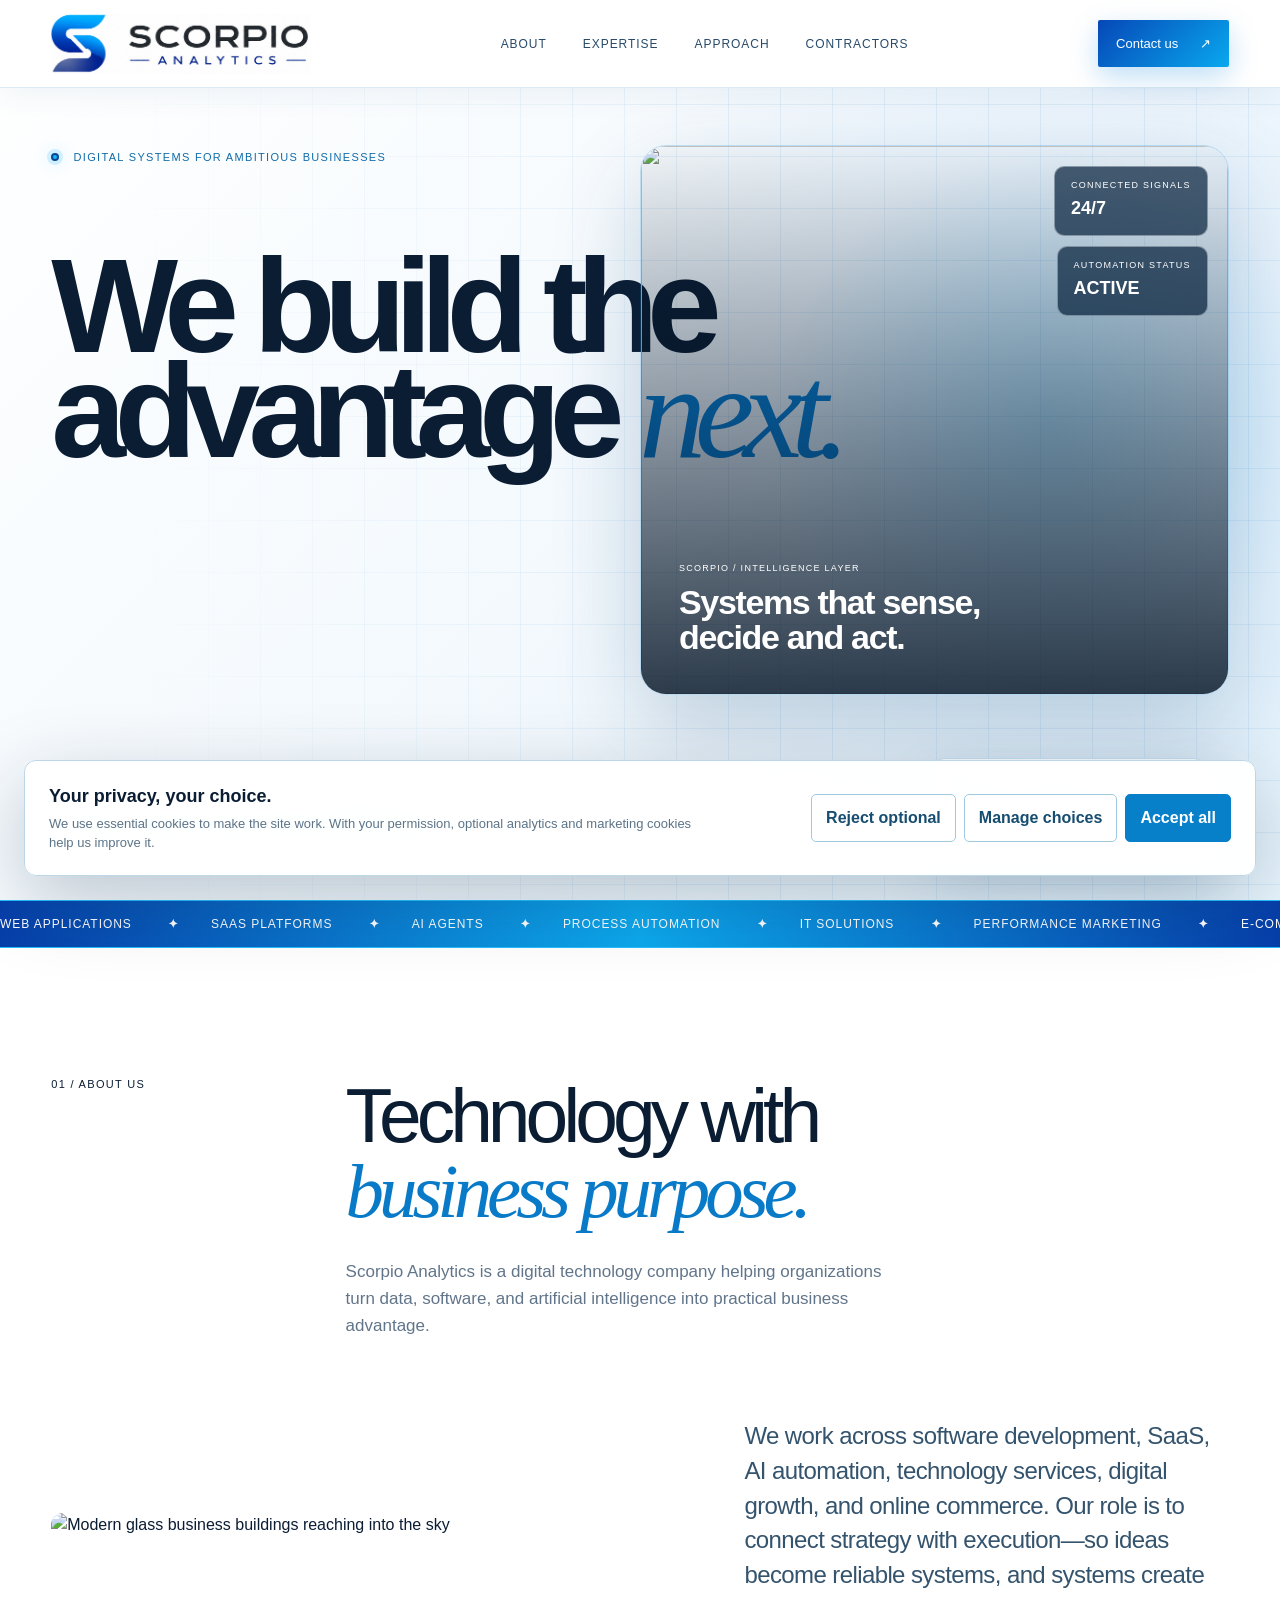
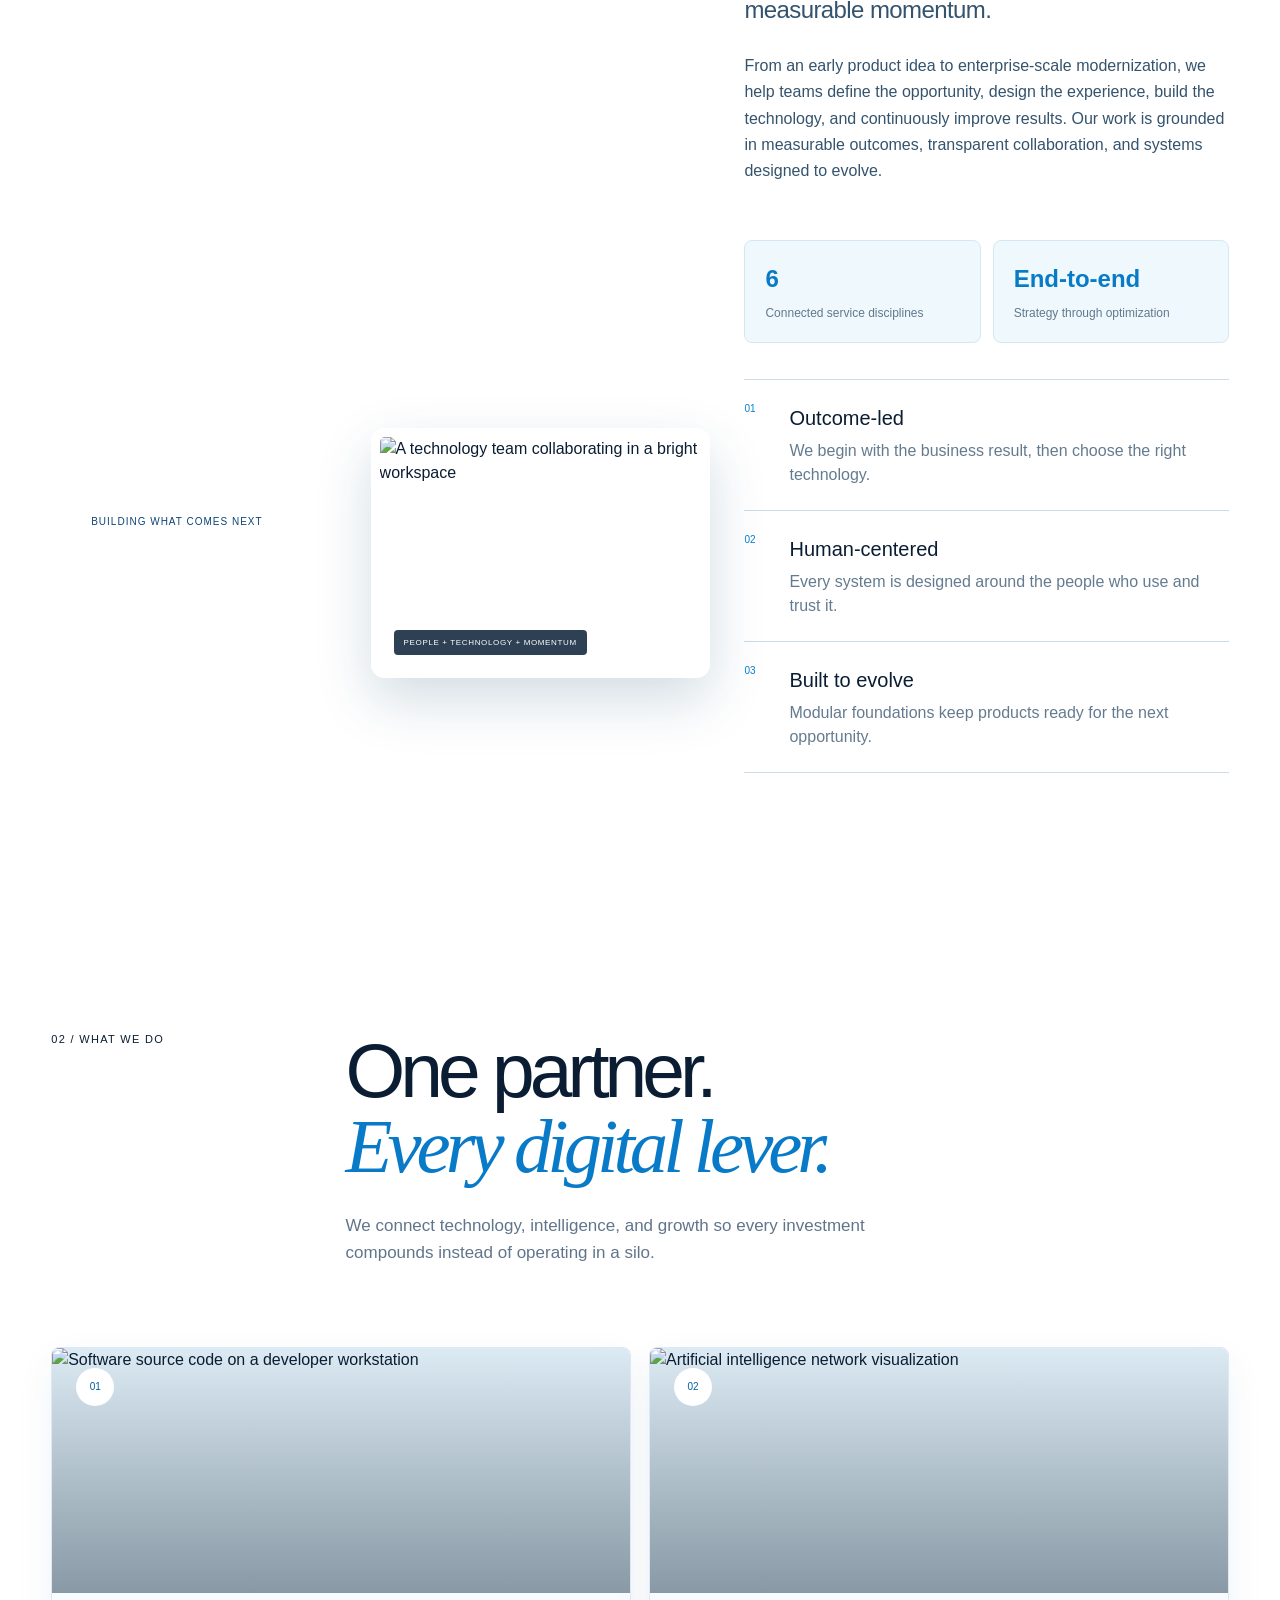
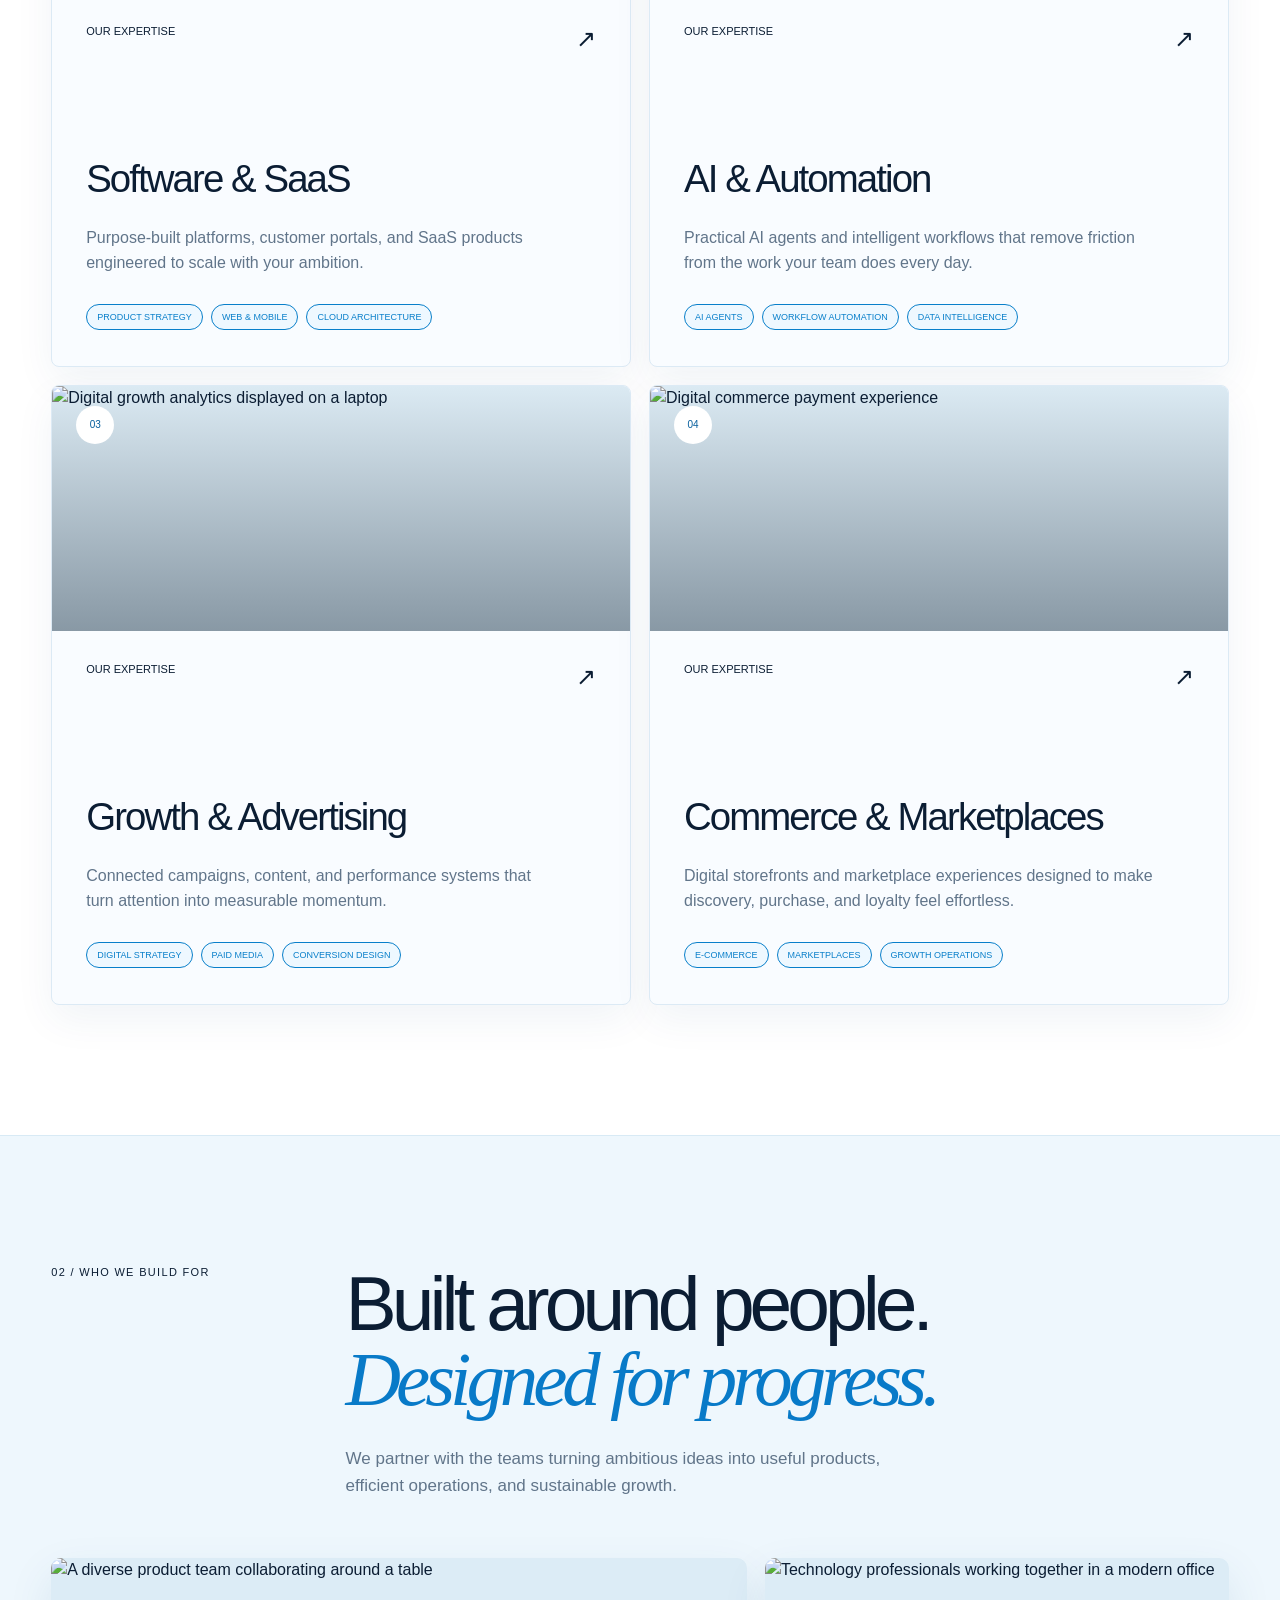
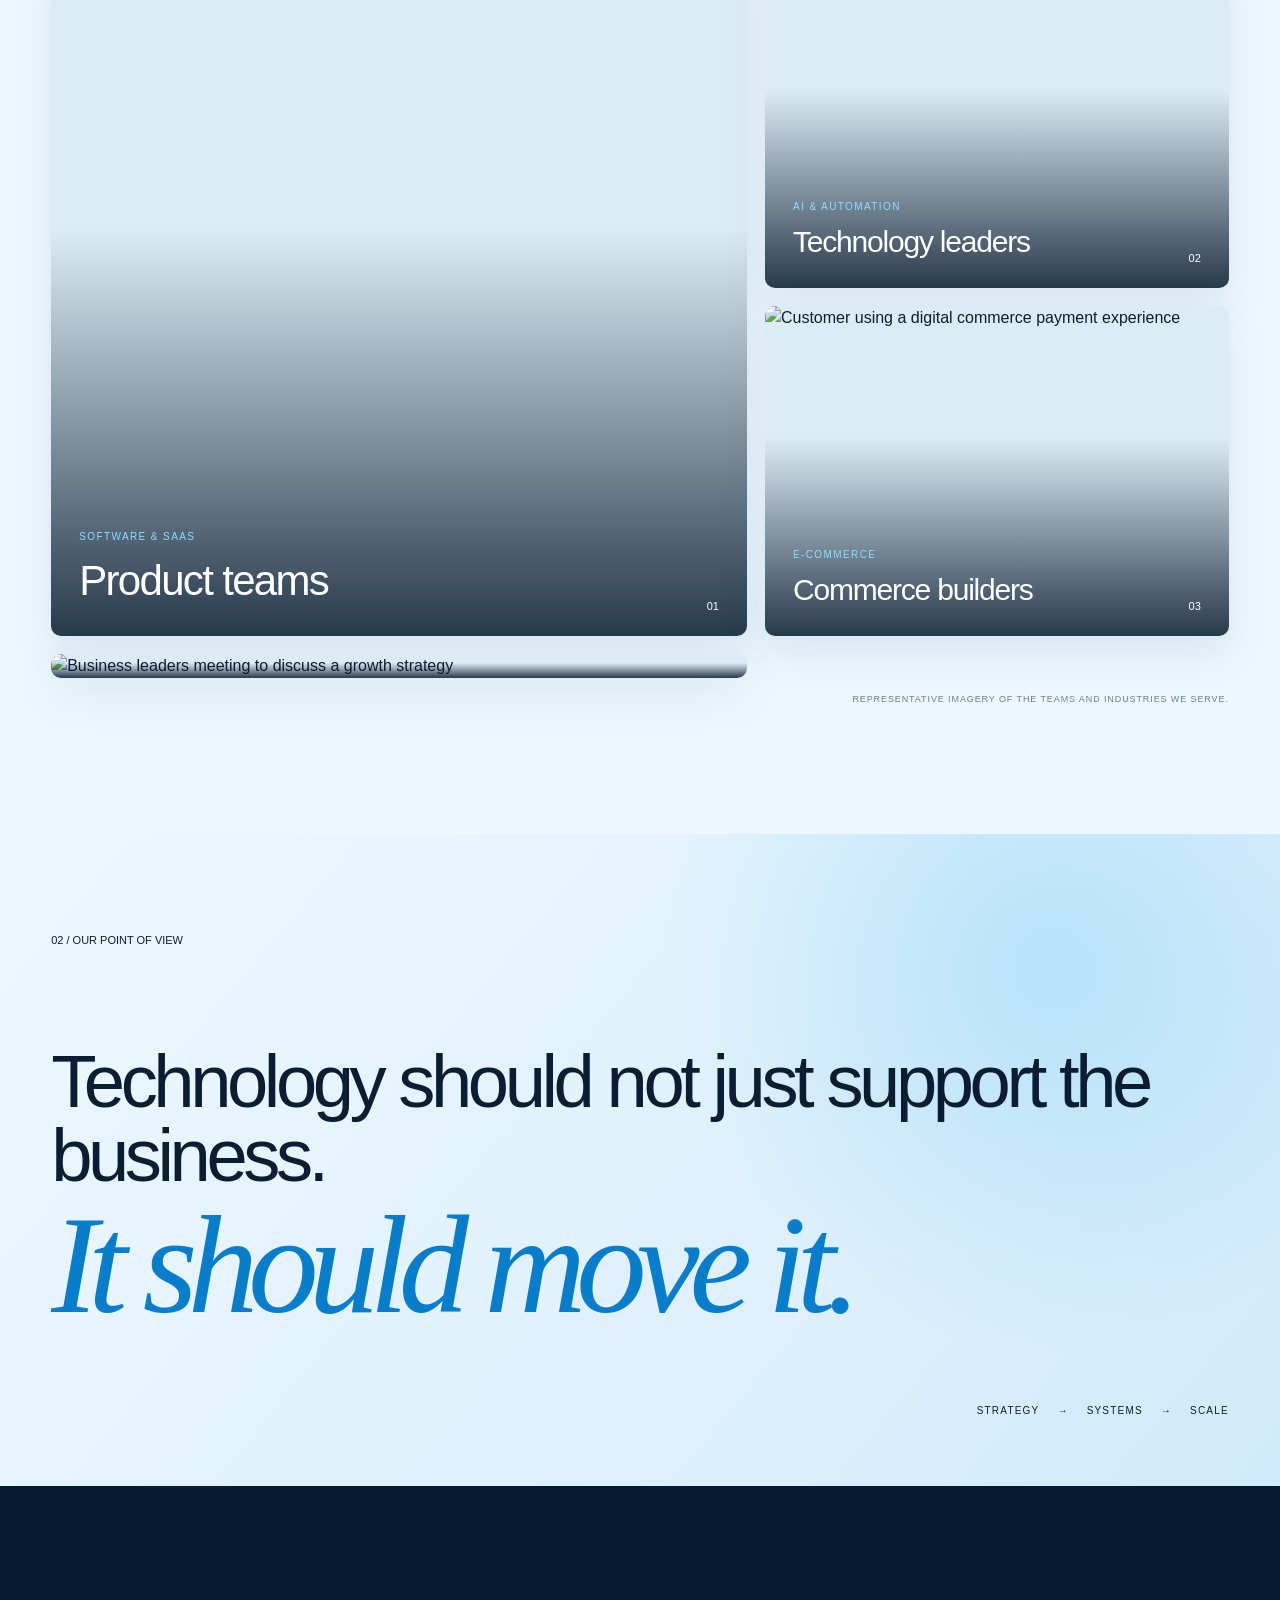
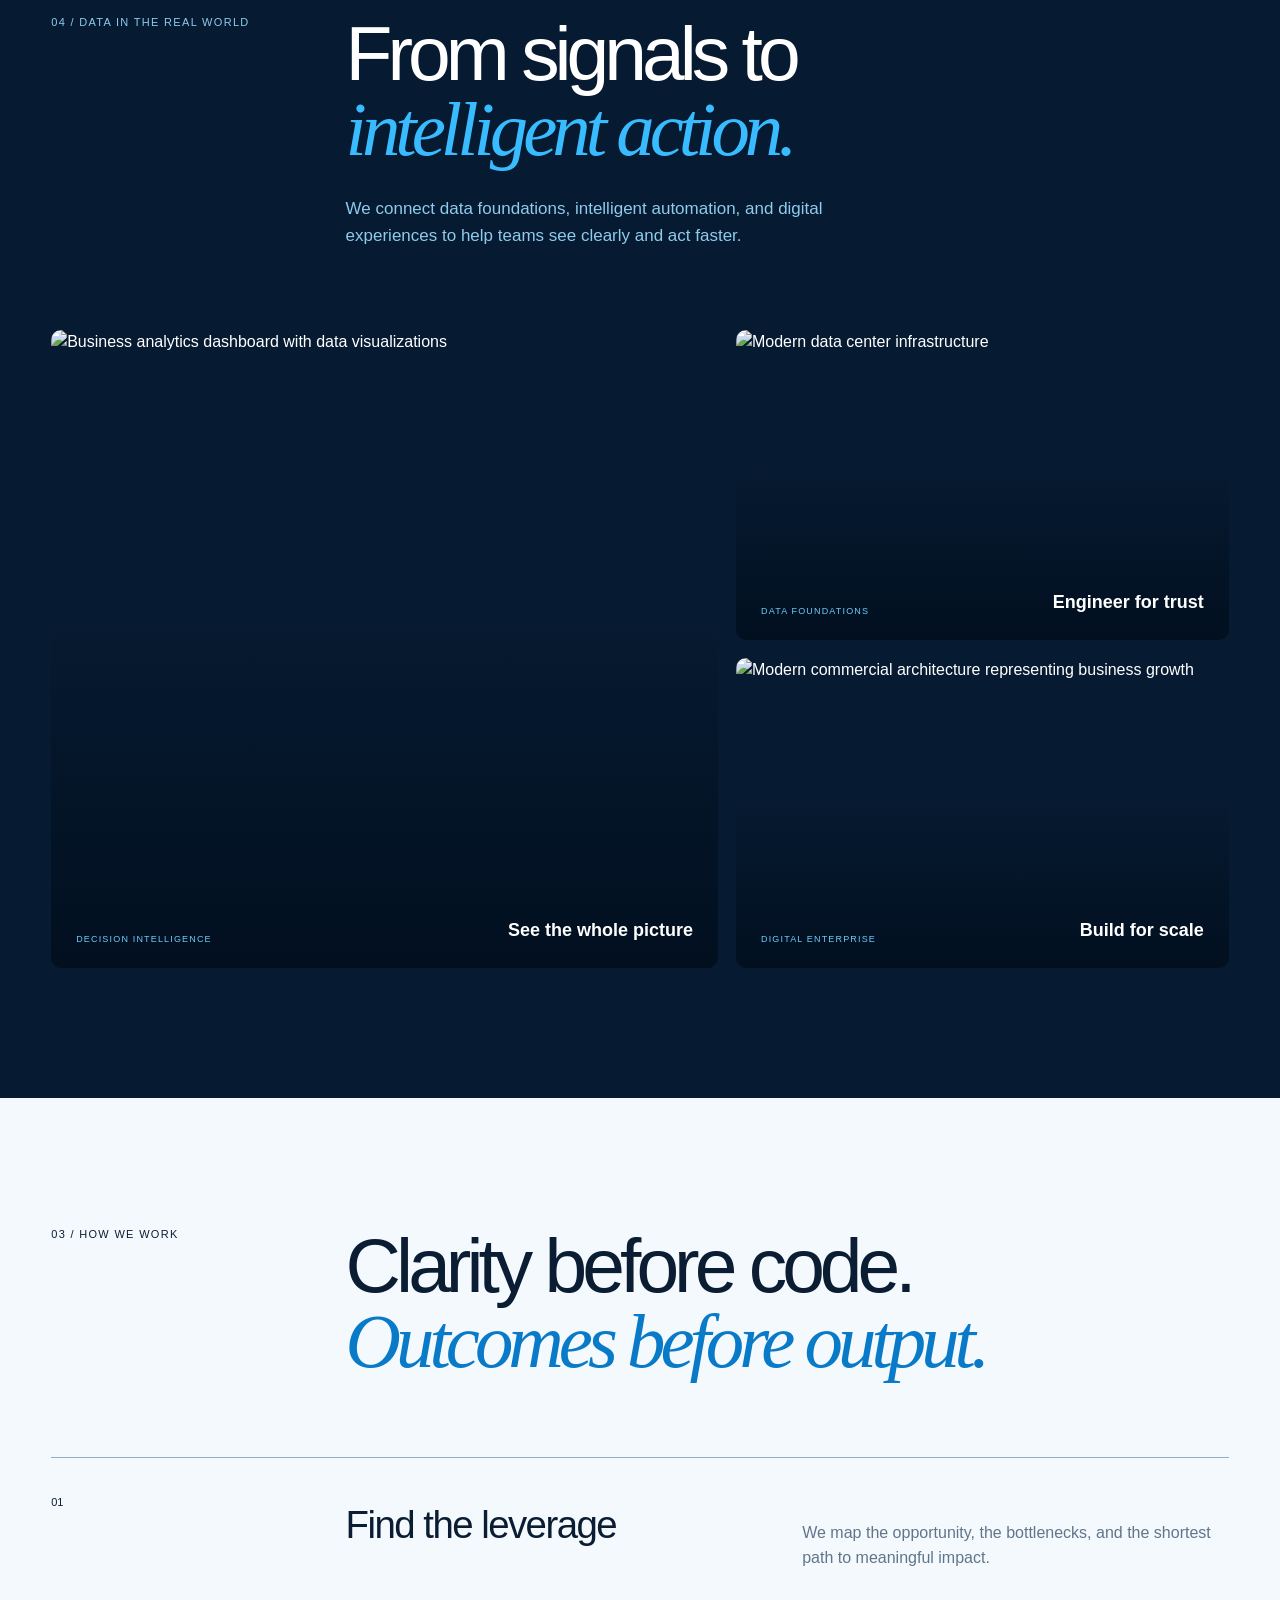
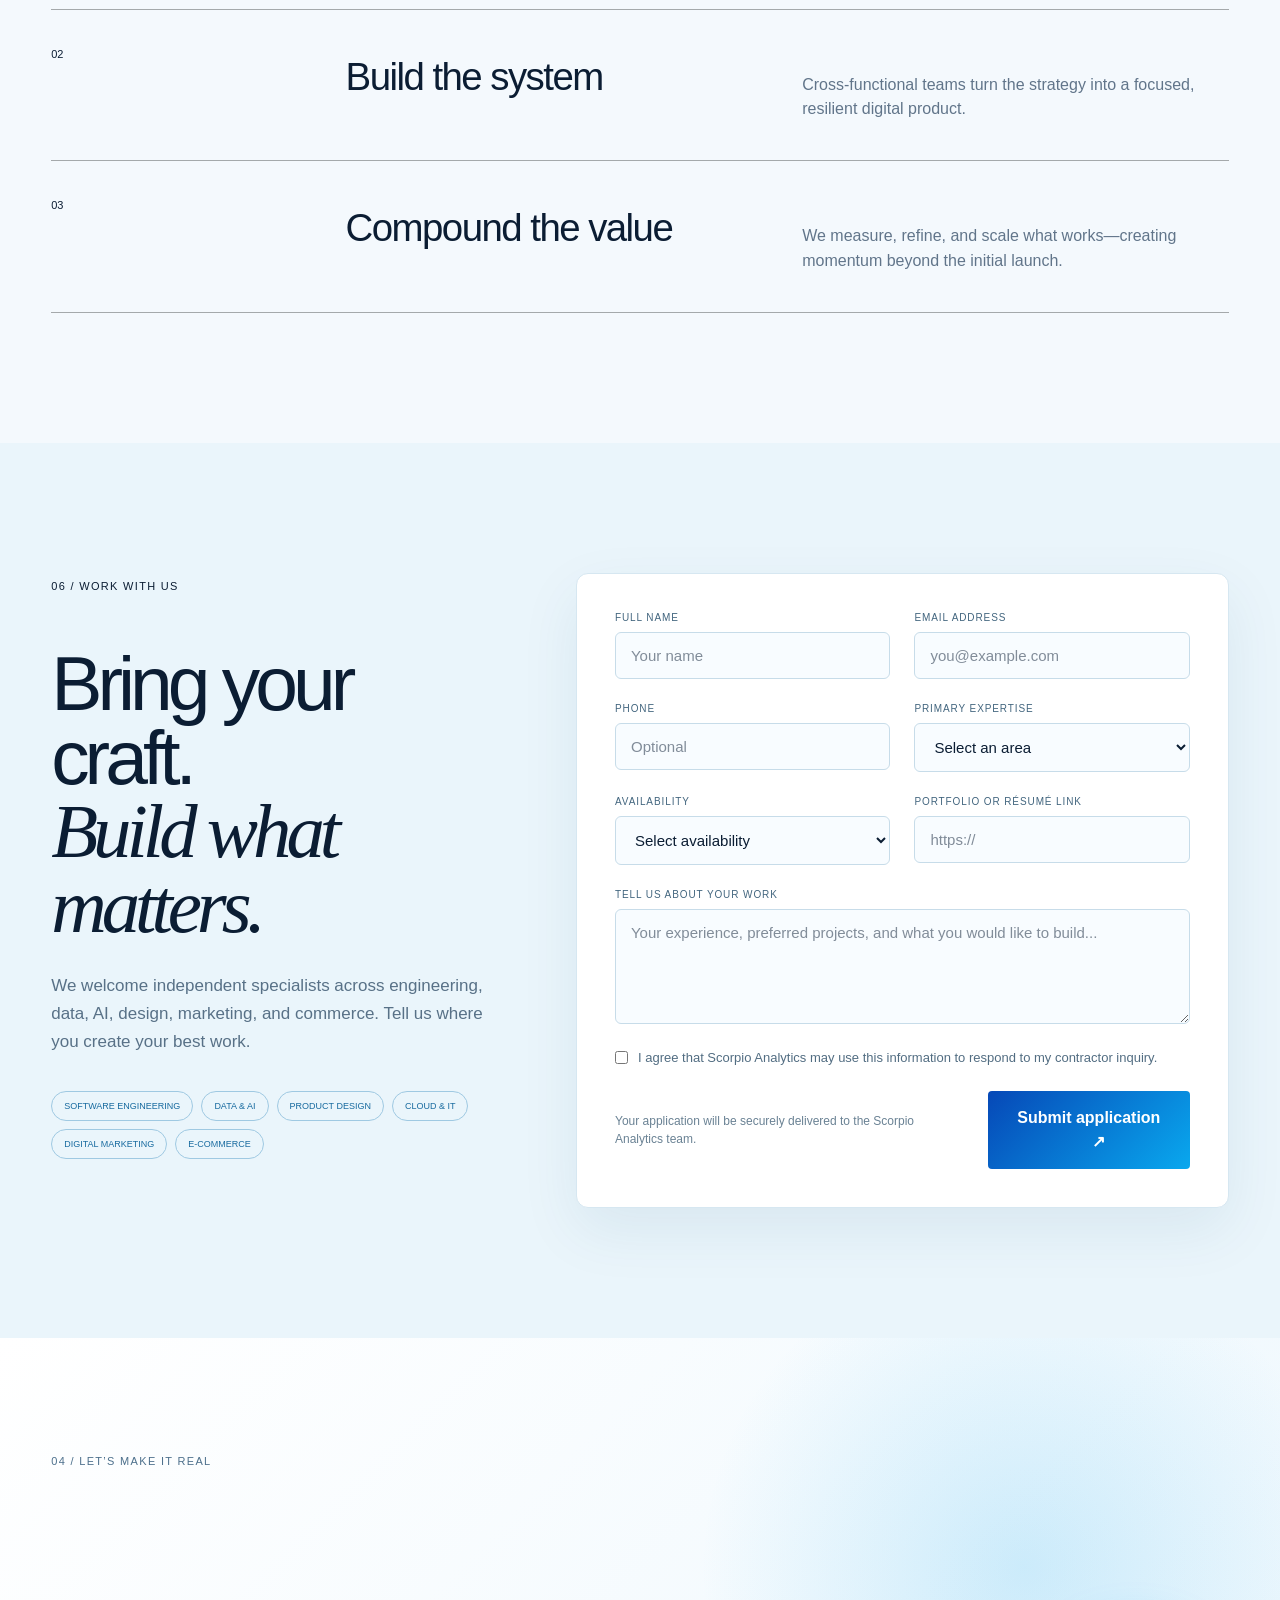
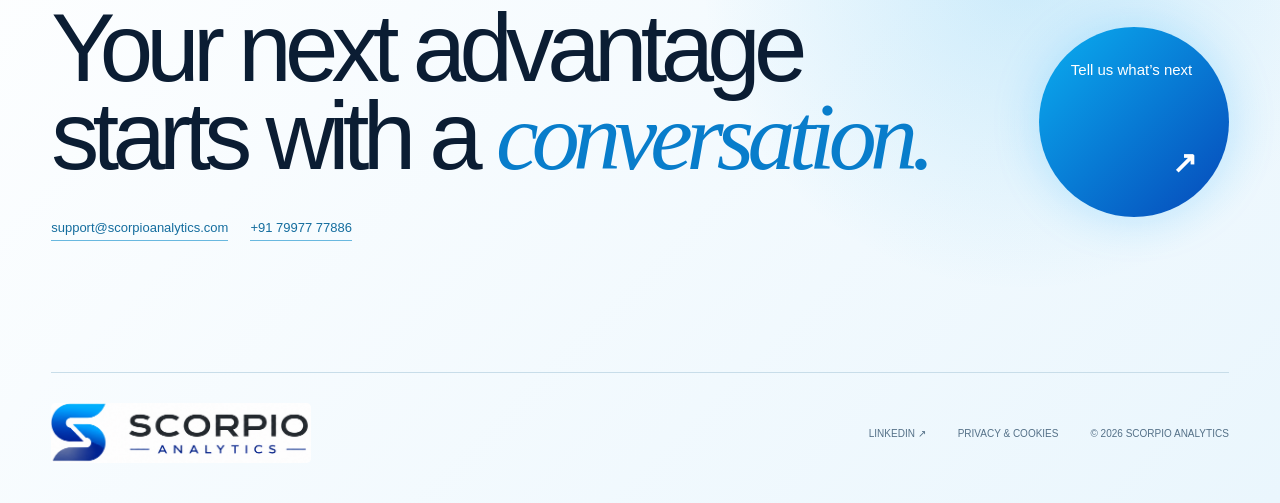
==== docs/index.html @ 3d43deba "Refresh company visuals and connect contractor form" ====
<!DOCTYPE html><html lang="en"><head><meta charSet="utf-8"/><meta name="viewport" content="width=device-width, initial-scale=1"/><link rel="preload" href="/scorpio-logo.png" as="image"/><link rel="preload" href="https://images.unsplash.com/photo-1558494949-ef010cbdcc31?auto=format&amp;fit=crop&amp;w=1400&amp;q=84" as="image"/><link rel="preload" href="https://images.unsplash.com/photo-1486406146926-c627a92ad1ab?auto=format&amp;fit=crop&amp;w=1600&amp;q=84" as="image"/><link rel="preload" href="https://images.unsplash.com/photo-1522071820081-009f0129c71c?auto=format&amp;fit=crop&amp;w=1000&amp;q=82" as="image"/><link rel="preload" href="https://images.unsplash.com/photo-1551288049-bebda4e38f71?auto=format&amp;fit=crop&amp;w=1600&amp;q=84" as="image"/><link rel="preload" href="https://images.unsplash.com/photo-1558494949-ef010cbdcc31?auto=format&amp;fit=crop&amp;w=1200&amp;q=84" as="image"/><link rel="preload" href="https://images.unsplash.com/photo-1518005020951-eccb494ad742?auto=format&amp;fit=crop&amp;w=1200&amp;q=84" as="image"/><link rel="stylesheet" href="/assets/index-Ch79C_kC.css" data-rsc-css-href="/assets/index-Ch79C_kC.css" data-precedence="vite-rsc/importer-resources"/><title>Scorpio Analytics — Build the Advantage Next</title><meta name="description" content="Software, AI automation, digital growth, and commerce solutions for ambitious businesses."/><meta property="og:title" content="Scorpio Analytics — Build the Advantage Next"/><meta property="og:description" content="Software, AI, growth, and commerce—designed as one connected engine."/><meta property="og:type" content="website"/><meta name="twitter:card" content="summary_large_image"/><meta name="twitter:title" content="Scorpio Analytics — Build the Advantage Next"/><meta name="twitter:description" content="Software, AI, growth, and commerce—designed as one connected engine."/><link rel="shortcut icon" href="/scorpio-logo.png"/><link rel="icon" href="/scorpio-logo.png"/><link rel="apple-touch-icon" href="/scorpio-logo.png"/>
<style data-vinext-fonts>/* cyrillic-ext */
@font-face {
  font-family: 'Geist';
  font-style: normal;
  font-weight: 100 900;
  font-display: swap;
  src: url(C:/Users/phani/OneDrive/Documents/Scorpio_Analytics/.vinext/fonts/geist-8ac0455e797f/geist-ff2310f5.woff2) format('woff2');
  unicode-range: U+0460-052F, U+1C80-1C8A, U+20B4, U+2DE0-2DFF, U+A640-A69F, U+FE2E-FE2F;
}
/* cyrillic */
@font-face {
  font-family: 'Geist';
  font-style: normal;
  font-weight: 100 900;
  font-display: swap;
  src: url(C:/Users/phani/OneDrive/Documents/Scorpio_Analytics/.vinext/fonts/geist-8ac0455e797f/geist-875ccdd4.woff2) format('woff2');
  unicode-range: U+0301, U+0400-045F, U+0490-0491, U+04B0-04B1, U+2116;
}
/* vietnamese */
@font-face {
  font-family: 'Geist';
  font-style: normal;
  font-weight: 100 900;
  font-display: swap;
  src: url(C:/Users/phani/OneDrive/Documents/Scorpio_Analytics/.vinext/fonts/geist-8ac0455e797f/geist-52306abf.woff2) format('woff2');
  unicode-range: U+0102-0103, U+0110-0111, U+0128-0129, U+0168-0169, U+01A0-01A1, U+01AF-01B0, U+0300-0301, U+0303-0304, U+0308-0309, U+0323, U+0329, U+1EA0-1EF9, U+20AB;
}
/* latin-ext */
@font-face {
  font-family: 'Geist';
  font-style: normal;
  font-weight: 100 900;
  font-display: swap;
  src: url(C:/Users/phani/OneDrive/Documents/Scorpio_Analytics/.vinext/fonts/geist-8ac0455e797f/geist-001175b1.woff2) format('woff2');
  unicode-range: U+0100-02BA, U+02BD-02C5, U+02C7-02CC, U+02CE-02D7, U+02DD-02FF, U+0304, U+0308, U+0329, U+1D00-1DBF, U+1E00-1E9F, U+1EF2-1EFF, U+2020, U+20A0-20AB, U+20AD-20C0, U+2113, U+2C60-2C7F, U+A720-A7FF;
}
/* latin */
@font-face {
  font-family: 'Geist';
  font-style: normal;
  font-weight: 100 900;
  font-display: swap;
  src: url(C:/Users/phani/OneDrive/Documents/Scorpio_Analytics/.vinext/fonts/geist-8ac0455e797f/geist-98bbbccb.woff2) format('woff2');
  unicode-range: U+0000-00FF, U+0131, U+0152-0153, U+02BB-02BC, U+02C6, U+02DA, U+02DC, U+0304, U+0308, U+0329, U+2000-206F, U+20AC, U+2122, U+2191, U+2193, U+2212, U+2215, U+FEFF, U+FFFD;
}

.__font_geist_15243yi { font-family: 'Geist', sans-serif; }

.__variable_geist_15243yi { --font-geist-sans: 'Geist', sans-serif; }

/* cyrillic-ext */
@font-face {
  font-family: 'Geist Mono';
  font-style: normal;
  font-weight: 100 900;
  font-display: swap;
  src: url(C:/Users/phani/OneDrive/Documents/Scorpio_Analytics/.vinext/fonts/geist-mono-00e989178794/geist-mono-f6b33328.woff2) format('woff2');
  unicode-range: U+0460-052F, U+1C80-1C8A, U+20B4, U+2DE0-2DFF, U+A640-A69F, U+FE2E-FE2F;
}
/* cyrillic */
@font-face {
  font-family: 'Geist Mono';
  font-style: normal;
  font-weight: 100 900;
  font-display: swap;
  src: url(C:/Users/phani/OneDrive/Documents/Scorpio_Analytics/.vinext/fonts/geist-mono-00e989178794/geist-mono-44e03052.woff2) format('woff2');
  unicode-range: U+0301, U+0400-045F, U+0490-0491, U+04B0-04B1, U+2116;
}
/* symbols2 */
@font-face {
  font-family: 'Geist Mono';
  font-style: normal;
  font-weight: 100 900;
  font-display: swap;
  src: url(C:/Users/phani/OneDrive/Documents/Scorpio_Analytics/.vinext/fonts/geist-mono-00e989178794/geist-mono-0638449e.woff2) format('woff2');
  unicode-range: U+2000-2001, U+2004-2008, U+200A, U+23B8-23BD, U+2500-259F;
}
/* vietnamese */
@font-face {
  font-family: 'Geist Mono';
  font-style: normal;
  font-weight: 100 900;
  font-display: swap;
  src: url(C:/Users/phani/OneDrive/Documents/Scorpio_Analytics/.vinext/fonts/geist-mono-00e989178794/geist-mono-971fb274.woff2) format('woff2');
  unicode-range: U+0102-0103, U+0110-0111, U+0128-0129, U+0168-0169, U+01A0-01A1, U+01AF-01B0, U+0300-0301, U+0303-0304, U+0308-0309, U+0323, U+0329, U+1EA0-1EF9, U+20AB;
}
/* latin-ext */
@font-face {
  font-family: 'Geist Mono';
  font-style: normal;
  font-weight: 100 900;
  font-display: swap;
  src: url(C:/Users/phani/OneDrive/Documents/Scorpio_Analytics/.vinext/fonts/geist-mono-00e989178794/geist-mono-44745446.woff2) format('woff2');
  unicode-range: U+0100-02BA, U+02BD-02C5, U+02C7-02CC, U+02CE-02D7, U+02DD-02FF, U+0304, U+0308, U+0329, U+1D00-1DBF, U+1E00-1E9F, U+1EF2-1EFF, U+2020, U+20A0-20AB, U+20AD-20C0, U+2113, U+2C60-2C7F, U+A720-A7FF;
}
/* latin */
@font-face {
  font-family: 'Geist Mono';
  font-style: normal;
  font-weight: 100 900;
  font-display: swap;
  src: url(C:/Users/phani/OneDrive/Documents/Scorpio_Analytics/.vinext/fonts/geist-mono-00e989178794/geist-mono-013b2f2f.woff2) format('woff2');
  unicode-range: U+0000-00FF, U+0131, U+0152-0153, U+02BB-02BC, U+02C6, U+02DA, U+02DC, U+0304, U+0308, U+0329, U+2000-206F, U+20AC, U+2122, U+2191, U+2193, U+2212, U+2215, U+FEFF, U+FFFD;
}

.__font_geist_mono_0u8v0x9 { font-family: 'Geist Mono', sans-serif; }

.__variable_geist_mono_0u8v0x9 { --font-geist-mono: 'Geist Mono', sans-serif; }
</style>
</head><body class="__variable_geist_15243yi __variable_geist_mono_0u8v0x9"><main><nav class="nav"><a class="brand" href="#top" aria-label="Scorpio Analytics home"><span class="logo-crop"><img src="/scorpio-logo.png" alt="Scorpio Analytics"/></span></a><div class="nav-links" aria-label="Primary navigation"><a href="#about">About</a><a href="#services">Expertise</a><a href="#approach">Approach</a><a href="#contractors">Contractors</a></div><a class="nav-cta" href="#contact">Contact us <span>↗</span></a></nav><section class="hero" id="top"><div class="hero-kicker"><span class="pulse"></span> Digital systems for ambitious businesses</div><h1>We build the<br/>advantage <em>next.</em></h1><div class="hero-bottom"><p>Software, AI, growth, and commerce—designed as one connected engine for what your business becomes next.</p><a class="circle-link" href="#services" aria-label="Explore our expertise">↓</a></div><div class="agent-console" aria-label="Live agentic capabilities"><span class="agent-status"><i></i> AGENTIC SYSTEM ONLINE</span><strong data-agent-text="true">Observe → Reason → Act</strong><small>Human-led. AI-accelerated.</small></div><div class="hero-visual" aria-hidden="true"><img src="https://images.unsplash.com/photo-1558494949-ef010cbdcc31?auto=format&amp;fit=crop&amp;w=1400&amp;q=84" alt=""/><div class="visual-shade"></div><div class="visual-label"><span>SCORPIO / INTELLIGENCE LAYER</span><strong>Systems that sense,<br/>decide and act.</strong></div><div class="metric metric-one"><small>CONNECTED SIGNALS</small><b>24/7</b></div><div class="metric metric-two"><small>AUTOMATION STATUS</small><b>ACTIVE</b></div></div></section><section class="signal-strip" aria-label="Capabilities"><div class="signal-track"><span>Web applications<!-- --> <b>✦</b></span><span>SaaS platforms<!-- --> <b>✦</b></span><span>AI agents<!-- --> <b>✦</b></span><span>Process automation<!-- --> <b>✦</b></span><span>IT solutions<!-- --> <b>✦</b></span><span>Performance marketing<!-- --> <b>✦</b></span><span>E-commerce<!-- --> <b>✦</b></span><span>Analytics<!-- --> <b>✦</b></span><span>Web applications<!-- --> <b>✦</b></span><span>SaaS platforms<!-- --> <b>✦</b></span><span>AI agents<!-- --> <b>✦</b></span><span>Process automation<!-- --> <b>✦</b></span><span>IT solutions<!-- --> <b>✦</b></span><span>Performance marketing<!-- --> <b>✦</b></span><span>E-commerce<!-- --> <b>✦</b></span><span>Analytics<!-- --> <b>✦</b></span></div></section><section class="about section" id="about"><div class="section-intro"><span class="eyebrow">01 / About us</span><div><h2>Technology with<br/><i>business purpose.</i></h2><p>Scorpio Analytics is a digital technology company helping organizations turn data, software, and artificial intelligence into practical business advantage.</p></div></div><div class="about-layout"><div class="about-visuals"><div class="about-image reveal"><img src="https://images.unsplash.com/photo-1486406146926-c627a92ad1ab?auto=format&amp;fit=crop&amp;w=1600&amp;q=84" alt="Modern glass business buildings reaching into the sky"/><div class="image-chip">Building what comes next</div></div><div class="about-secondary reveal"><img src="https://images.unsplash.com/photo-1522071820081-009f0129c71c?auto=format&amp;fit=crop&amp;w=1000&amp;q=82" alt="A technology team collaborating in a bright workspace"/><span>People + technology + momentum</span></div></div><div class="about-copy"><p>We work across software development, SaaS, AI automation, technology services, digital growth, and online commerce. Our role is to connect strategy with execution—so ideas become reliable systems, and systems create measurable momentum.</p><p class="about-detail">From an early product idea to enterprise-scale modernization, we help teams define the opportunity, design the experience, build the technology, and continuously improve results. Our work is grounded in measurable outcomes, transparent collaboration, and systems designed to evolve.</p><div class="about-stats"><div><b>6</b><span>Connected service disciplines</span></div><div><b>End-to-end</b><span>Strategy through optimization</span></div></div><div class="about-principles"><article><b>01</b><h3>Outcome-led</h3><p>We begin with the business result, then choose the right technology.</p></article><article><b>02</b><h3>Human-centered</h3><p>Every system is designed around the people who use and trust it.</p></article><article><b>03</b><h3>Built to evolve</h3><p>Modular foundations keep products ready for the next opportunity.</p></article></div></div></div></section>    <section class="services section" id="services"><div class="section-intro"><span class="eyebrow">02 / What we do</span><div><h2>One partner.<br/><i>Every digital lever.</i></h2><p>We connect technology, intelligence, and growth so every investment compounds instead of operating in a silo.</p></div></div><div class="service-grid"><a class="service-card" href="#contact" aria-label="Discuss Software &amp; SaaS with Scorpio Analytics"><div class="service-image"><img src="https://images.unsplash.com/photo-1555066931-4365d14bab8c?auto=format&amp;fit=crop&amp;w=1000&amp;q=82" alt="Software source code on a developer workstation" loading="lazy"/><span>01</span></div><div class="service-body"><div class="card-top"><span>OUR EXPERTISE</span><span class="card-arrow">↗</span></div><h3>Software &amp; SaaS</h3><p>Purpose-built platforms, customer portals, and SaaS products engineered to scale with your ambition.</p><div class="tags"><span>Product strategy</span><span>Web &amp; mobile</span><span>Cloud architecture</span></div></div></a><a class="service-card" href="#contact" aria-label="Discuss AI &amp; Automation with Scorpio Analytics"><div class="service-image"><img src="https://images.unsplash.com/photo-1677442136019-21780ecad995?auto=format&amp;fit=crop&amp;w=1000&amp;q=82" alt="Artificial intelligence network visualization" loading="lazy"/><span>02</span></div><div class="service-body"><div class="card-top"><span>OUR EXPERTISE</span><span class="card-arrow">↗</span></div><h3>AI &amp; Automation</h3><p>Practical AI agents and intelligent workflows that remove friction from the work your team does every day.</p><div class="tags"><span>AI agents</span><span>Workflow automation</span><span>Data intelligence</span></div></div></a><a class="service-card" href="#contact" aria-label="Discuss Growth &amp; Advertising with Scorpio Analytics"><div class="service-image"><img src="https://images.unsplash.com/photo-1460925895917-afdab827c52f?auto=format&amp;fit=crop&amp;w=1000&amp;q=82" alt="Digital growth analytics displayed on a laptop" loading="lazy"/><span>03</span></div><div class="service-body"><div class="card-top"><span>OUR EXPERTISE</span><span class="card-arrow">↗</span></div><h3>Growth &amp; Advertising</h3><p>Connected campaigns, content, and performance systems that turn attention into measurable momentum.</p><div class="tags"><span>Digital strategy</span><span>Paid media</span><span>Conversion design</span></div></div></a><a class="service-card" href="#contact" aria-label="Discuss Commerce &amp; Marketplaces with Scorpio Analytics"><div class="service-image"><img src="https://images.unsplash.com/photo-1556742049-0cfed4f6a45d?auto=format&amp;fit=crop&amp;w=1000&amp;q=82" alt="Digital commerce payment experience" loading="lazy"/><span>04</span></div><div class="service-body"><div class="card-top"><span>OUR EXPERTISE</span><span class="card-arrow">↗</span></div><h3>Commerce &amp; Marketplaces</h3><p>Digital storefronts and marketplace experiences designed to make discovery, purchase, and loyalty feel effortless.</p><div class="tags"><span>E-commerce</span><span>Marketplaces</span><span>Growth operations</span></div></div></a></div></section><section class="client-gallery section" id="clients"><div class="section-intro gallery-intro"><span class="eyebrow">02 / Who we build for</span><div><h2>Built around people.<br/><i>Designed for progress.</i></h2><p>We partner with the teams turning ambitious ideas into useful products, efficient operations, and sustainable growth.</p></div></div><div class="client-grid"><a class="client-image card-1" href="#contact" aria-label="Discuss solutions for Product teams"><img src="https://images.unsplash.com/photo-1521737711867-e3b97375f902?auto=format&amp;fit=crop&amp;w=1200&amp;q=82" alt="A diverse product team collaborating around a table" loading="lazy"/><div class="client-caption"><span>Software &amp; SaaS</span><h3>Product teams</h3><b>0<!-- -->1</b></div></a><a class="client-image card-2" href="#contact" aria-label="Discuss solutions for Technology leaders"><img src="https://images.unsplash.com/photo-1551434678-e076c223a692?auto=format&amp;fit=crop&amp;w=1200&amp;q=82" alt="Technology professionals working together in a modern office" loading="lazy"/><div class="client-caption"><span>AI &amp; Automation</span><h3>Technology leaders</h3><b>0<!-- -->2</b></div></a><a class="client-image card-3" href="#contact" aria-label="Discuss solutions for Commerce builders"><img src="https://images.unsplash.com/photo-1556742049-0cfed4f6a45d?auto=format&amp;fit=crop&amp;w=1200&amp;q=82" alt="Customer using a digital commerce payment experience" loading="lazy"/><div class="client-caption"><span>E-commerce</span><h3>Commerce builders</h3><b>0<!-- -->3</b></div></a><a class="client-image card-4" href="#contact" aria-label="Discuss solutions for Growth partners"><img src="https://images.unsplash.com/photo-1556761175-b413da4baf72?auto=format&amp;fit=crop&amp;w=1200&amp;q=82" alt="Business leaders meeting to discuss a growth strategy" loading="lazy"/><div class="client-caption"><span>Digital growth</span><h3>Growth partners</h3><b>0<!-- -->4</b></div></a></div><p class="image-note">Representative imagery of the teams and industries we serve.</p></section><section class="manifesto"><div class="manifesto-number">02 / OUR POINT OF VIEW</div><p>Technology should not just support the business.</p><h2>It should move it.</h2><div class="manifesto-note"><span>STRATEGY</span><i>→</i><span>SYSTEMS</span><i>→</i><span>SCALE</span></div></section><section class="data-world section"><div class="section-intro"><span class="eyebrow">04 / Data in the real world</span><div><h2>From signals to<br/><i>intelligent action.</i></h2><p>We connect data foundations, intelligent automation, and digital experiences to help teams see clearly and act faster.</p></div></div><div class="data-mosaic"><figure class="data-shot data-wide reveal"><img src="https://images.unsplash.com/photo-1551288049-bebda4e38f71?auto=format&amp;fit=crop&amp;w=1600&amp;q=84" alt="Business analytics dashboard with data visualizations"/><figcaption><span>Decision intelligence</span><b>See the whole picture</b></figcaption></figure><figure class="data-shot reveal"><img src="https://images.unsplash.com/photo-1558494949-ef010cbdcc31?auto=format&amp;fit=crop&amp;w=1200&amp;q=84" alt="Modern data center infrastructure"/><figcaption><span>Data foundations</span><b>Engineer for trust</b></figcaption></figure><figure class="data-shot reveal"><img src="https://images.unsplash.com/photo-1518005020951-eccb494ad742?auto=format&amp;fit=crop&amp;w=1200&amp;q=84" alt="Modern commercial architecture representing business growth"/><figcaption><span>Digital enterprise</span><b>Build for scale</b></figcaption></figure></div></section>    <section class="approach section" id="approach"><div class="section-intro approach-intro"><span class="eyebrow">03 / How we work</span><div><h2>Clarity before code.<br/><i>Outcomes before output.</i></h2></div></div><div class="steps"><article><span>01</span><div><h3>Find the leverage</h3><p>We map the opportunity, the bottlenecks, and the shortest path to meaningful impact.</p></div></article><article><span>02</span><div><h3>Build the system</h3><p>Cross-functional teams turn the strategy into a focused, resilient digital product.</p></div></article><article><span>03</span><div><h3>Compound the value</h3><p>We measure, refine, and scale what works—creating momentum beyond the initial launch.</p></div></article></div></section><section class="contractors section" id="contractors"><div class="contractor-intro"><span class="eyebrow">06 / Work with us</span><h2>Bring your craft.<br/><i>Build what matters.</i></h2><p>We welcome independent specialists across engineering, data, AI, design, marketing, and commerce. Tell us where you create your best work.</p><div class="talent-tags"><span>Software engineering</span><span>Data &amp; AI</span><span>Product design</span><span>Cloud &amp; IT</span><span>Digital marketing</span><span>E-commerce</span></div></div><form class="contractor-form" id="contractor-form" action="https://formsubmit.co/support@scorpioanalytics.com" method="POST"><input type="hidden" name="_subject" value="New contractor application - Scorpio Analytics"/><input type="hidden" name="_template" value="table"/><input type="hidden" name="_next" value="https://scorpioanalytics.com/?submitted=contractor#contractors"/><input type="text" class="honey-field" tabindex="-1" autoComplete="off" name="_honey"/><div class="field"><label for="contractor-name">Full name</label><input id="contractor-name" type="text" autoComplete="name" required="" placeholder="Your name" name="name"/></div><div class="field"><label for="contractor-email">Email address</label><input id="contractor-email" type="email" autoComplete="email" required="" placeholder="you@example.com" name="email"/></div><div class="field"><label for="contractor-phone">Phone</label><input id="contractor-phone" type="tel" autoComplete="tel" placeholder="Optional" name="phone"/></div><div class="field"><label for="contractor-skill">Primary expertise</label><select id="contractor-skill" name="expertise" required=""><option value="" disabled="" selected="">Select an area</option><option>Software engineering</option><option>Data &amp; AI</option><option>Product design</option><option>Cloud &amp; IT</option><option>Digital marketing</option><option>E-commerce</option><option>Other</option></select></div><div class="field"><label for="contractor-availability">Availability</label><select id="contractor-availability" name="availability" required=""><option value="" disabled="" selected="">Select availability</option><option>Immediately</option><option>Within 2 weeks</option><option>Within 1 month</option><option>Future opportunities</option></select></div><div class="field"><label for="contractor-portfolio">Portfolio or résumé link</label><input id="contractor-portfolio" type="url" placeholder="https://" name="portfolio"/></div><div class="field field-wide"><label for="contractor-message">Tell us about your work</label><textarea id="contractor-message" name="message" rows="5" required="" placeholder="Your experience, preferred projects, and what you would like to build..."></textarea></div><label class="consent field-wide"><input type="checkbox" required="" name="consent"/><span>I agree that Scorpio Analytics may use this information to respond to my contractor inquiry.</span></label><div class="form-footer field-wide"><p>Your application will be securely delivered to the Scorpio Analytics team.</p><button type="submit">Submit application <span>↗</span></button></div></form></section>    <section class="contact" id="contact"><span class="eyebrow light">04 / Let’s make it real</span><div class="contact-content"><div><h2>Your next advantage<br/>starts with a <i>conversation.</i></h2><div class="contact-details"><a href="mailto:support@scorpioanalytics.com">support@scorpioanalytics.com</a><a href="tel:+917997777886">+91 79977 77886</a></div></div><a class="contact-button" href="mailto:support@scorpioanalytics.com"><span>Tell us what’s next</span><b>↗</b></a></div><footer><a class="brand footer-brand" href="#top"><span class="logo-crop footer-logo"><img src="/scorpio-logo.png" alt="Scorpio Analytics"/></span></a><div class="footer-meta"><a href="https://www.linkedin.com/company/142884752/" target="_blank" rel="noreferrer">LinkedIn ↗</a><button type="button" class="privacy-link" data-open-privacy="true">Privacy &amp; cookies</button><span>© <!-- -->2026<!-- --> Scorpio Analytics</span></div></footer></section><div class="cookie-banner" id="cookie-banner" role="dialog" aria-label="Cookie preferences" hidden=""><div><strong>Your privacy, your choice.</strong><p>We use essential cookies to make the site work. With your permission, optional analytics and marketing cookies help us improve it.</p></div><div class="cookie-actions"><button type="button" data-cookie="reject">Reject optional</button><button type="button" data-cookie="manage">Manage choices</button><button type="button" class="primary" data-cookie="accept">Accept all</button></div></div><div class="privacy-modal" id="cookie-settings" role="dialog" aria-modal="true" aria-labelledby="cookie-title" hidden=""><div class="modal-card"><button class="modal-close" type="button" data-modal-close="true" aria-label="Close">×</button><span class="eyebrow">Privacy controls</span><h2 id="cookie-title">Cookie preferences</h2><p>Choose which optional cookies Scorpio Analytics may use on this device.</p><label class="preference-row"><span><b>Essential</b><small>Required for security and saved preferences.</small></span><input type="checkbox" disabled="" checked=""/></label><label class="preference-row"><span><b>Analytics</b><small>Helps us understand how the website is used.</small></span><input id="cookie-analytics" type="checkbox"/></label><label class="preference-row"><span><b>Marketing</b><small>Supports relevant campaign measurement.</small></span><input id="cookie-marketing" type="checkbox"/></label><button class="save-preferences" type="button" data-cookie="save">Save preferences</button></div></div><div class="privacy-modal" id="privacy-notice" role="dialog" aria-modal="true" aria-labelledby="privacy-title" hidden=""><div class="modal-card privacy-copy"><button class="modal-close" type="button" data-modal-close="true" aria-label="Close">×</button><span class="eyebrow">Privacy notice</span><h2 id="privacy-title">How we handle information</h2><p>Scorpio Analytics collects only the information you choose to provide through contact and contractor inquiries. It is used to respond to your request, evaluate potential working relationships, and operate this website.</p><p>We do not sell personal information. Contractor form details are prepared in your email application and are not stored by this website. Optional cookie choices are stored locally on your device.</p><p>This notice is a general placeholder and should be reviewed when the company email, analytics tools, and formal privacy contacts are finalized.</p></div></div>  </main><script src="/site.js" defer></script></body></html>
---- assets/index-Ch79C_kC.css ----
/*! tailwindcss v4.2.1 | MIT License | https://tailwindcss.com */
@layer properties{@supports (((-webkit-hyphens:none)) and (not (margin-trim:inline))) or ((-moz-orient:inline) and (not (color:rgb(from red r g b)))){*,:before,:after,::backdrop{--tw-blur:initial;--tw-brightness:initial;--tw-contrast:initial;--tw-grayscale:initial;--tw-hue-rotate:initial;--tw-invert:initial;--tw-opacity:initial;--tw-saturate:initial;--tw-sepia:initial;--tw-drop-shadow:initial;--tw-drop-shadow-color:initial;--tw-drop-shadow-alpha:100%;--tw-drop-shadow-size:initial}}}@layer theme{:root,:host{--font-sans:ui-sans-serif, system-ui, sans-serif, "Apple Color Emoji", "Segoe UI Emoji", "Segoe UI Symbol", "Noto Color Emoji";--font-mono:ui-monospace, SFMono-Regular, Menlo, Monaco, Consolas, "Liberation Mono", "Courier New", monospace;--spacing:.25rem;--default-font-family:var(--font-sans);--default-mono-font-family:var(--font-mono)}}@layer base{*,:after,:before,::backdrop{box-sizing:border-box;border:0 solid;margin:0;padding:0}::file-selector-button{box-sizing:border-box;border:0 solid;margin:0;padding:0}html,:host{-webkit-text-size-adjust:100%;tab-size:4;line-height:1.5;font-family:var(--default-font-family,ui-sans-serif, system-ui, sans-serif, "Apple Color Emoji", "Segoe UI Emoji", "Segoe UI Symbol", "Noto Color Emoji");font-feature-settings:var(--default-font-feature-settings,normal);font-variation-settings:var(--default-font-variation-settings,normal);-webkit-tap-highlight-color:transparent}hr{height:0;color:inherit;border-top-width:1px}abbr:where([title]){-webkit-text-decoration:underline dotted;text-decoration:underline dotted}h1,h2,h3,h4,h5,h6{font-size:inherit;font-weight:inherit}a{color:inherit;-webkit-text-decoration:inherit;-webkit-text-decoration:inherit;-webkit-text-decoration:inherit;-webkit-text-decoration:inherit;text-decoration:inherit}b,strong{font-weight:bolder}code,kbd,samp,pre{font-family:var(--default-mono-font-family,ui-monospace, SFMono-Regular, Menlo, Monaco, Consolas, "Liberation Mono", "Courier New", monospace);font-feature-settings:var(--default-mono-font-feature-settings,normal);font-variation-settings:var(--default-mono-font-variation-settings,normal);font-size:1em}small{font-size:80%}sub,sup{vertical-align:baseline;font-size:75%;line-height:0;position:relative}sub{bottom:-.25em}sup{top:-.5em}table{text-indent:0;border-color:inherit;border-collapse:collapse}:-moz-focusring{outline:auto}progress{vertical-align:baseline}summary{display:list-item}ol,ul,menu{list-style:none}img,svg,video,canvas,audio,iframe,embed,object{vertical-align:middle;display:block}img,video{max-width:100%;height:auto}button,input,select,optgroup,textarea{font:inherit;font-feature-settings:inherit;font-variation-settings:inherit;letter-spacing:inherit;color:inherit;opacity:1;background-color:#0000;border-radius:0}::file-selector-button{font:inherit;font-feature-settings:inherit;font-variation-settings:inherit;letter-spacing:inherit;color:inherit;opacity:1;background-color:#0000;border-radius:0}:where(select:is([multiple],[size])) optgroup{font-weight:bolder}:where(select:is([multiple],[size])) optgroup option{padding-inline-start:20px}::file-selector-button{margin-inline-end:4px}::placeholder{opacity:1}@supports (not ((-webkit-appearance:-apple-pay-button))) or (contain-intrinsic-size:1px){::placeholder{color:currentColor}@supports (color:color-mix(in lab, red, red)){::placeholder{color:color-mix(in oklab, currentcolor 50%, transparent)}}}textarea{resize:vertical}::-webkit-search-decoration{-webkit-appearance:none}::-webkit-date-and-time-value{min-height:1lh;text-align:inherit}::-webkit-datetime-edit{display:inline-flex}::-webkit-datetime-edit-fields-wrapper{padding:0}::-webkit-datetime-edit{padding-block:0}::-webkit-datetime-edit-year-field{padding-block:0}::-webkit-datetime-edit-month-field{padding-block:0}::-webkit-datetime-edit-day-field{padding-block:0}::-webkit-datetime-edit-hour-field{padding-block:0}::-webkit-datetime-edit-minute-field{padding-block:0}::-webkit-datetime-edit-second-field{padding-block:0}::-webkit-datetime-edit-millisecond-field{padding-block:0}::-webkit-datetime-edit-meridiem-field{padding-block:0}::-webkit-calendar-picker-indicator{line-height:1}:-moz-ui-invalid{box-shadow:none}button,input:where([type=button],[type=reset],[type=submit]){appearance:button}::file-selector-button{appearance:button}::-webkit-inner-spin-button{height:auto}::-webkit-outer-spin-button{height:auto}[hidden]:where(:not([hidden=until-found])){display:none!important}}@layer components;@layer utilities{.visible{visibility:visible}.relative{position:relative}.static{position:static}.start{inset-inline-start:var(--spacing)}.end{inset-inline-end:var(--spacing)}.flex{display:flex}.hidden{display:none}.table{display:table}.resize{resize:both}.blur{--tw-blur:blur(8px);filter:var(--tw-blur,) var(--tw-brightness,) var(--tw-contrast,) var(--tw-grayscale,) var(--tw-hue-rotate,) var(--tw-invert,) var(--tw-saturate,) var(--tw-sepia,) var(--tw-drop-shadow,)}}*{box-sizing:border-box}html{scroll-behavior:smooth}body{background:var(--paper);color:var(--ink);font-family:var(--font-geist-sans),Arial,sans-serif;margin:0}a{color:inherit;text-decoration:none}.nav{border-bottom:1px solid var(--line);z-index:10;justify-content:space-between;align-items:center;height:88px;padding:0 4vw;display:flex;position:relative}.brand{letter-spacing:-.03em;align-items:center;gap:12px;font-size:14px;font-weight:800;display:flex}.brand-mark{background:var(--ink);width:31px;height:31px;color:var(--acid);font-family:var(--font-geist-mono);border-radius:50%;place-items:center;display:grid}.brand-light{color:#8a8d86;font-weight:500}.nav-links{font:12px var(--font-geist-mono);text-transform:uppercase;letter-spacing:.08em;gap:36px;display:flex}.nav-links a,.footer-meta a{transition:opacity .2s}.nav-links a:hover,.footer-meta a:hover{opacity:.5}.nav-cta{background:var(--ink);color:#fff;border-radius:2px;padding:14px 18px;font-size:13px}.nav-cta span{color:var(--acid);margin-left:18px}.hero{height:calc(100vh - 88px);min-height:690px;max-height:920px;padding:7vh 4vw 4vw;position:relative;overflow:hidden}.hero-kicker,.eyebrow{font:11px var(--font-geist-mono);text-transform:uppercase;letter-spacing:.12em}.pulse{background:var(--acid);border:2px solid var(--ink);width:8px;height:8px;box-shadow:0 0 0 4px var(--acid);border-radius:50%;margin-right:10px;display:inline-block}.hero h1{letter-spacing:-.085em;z-index:2;max-width:1150px;margin:10vh 0 0;font-size:clamp(78px,11.4vw,176px);font-weight:700;line-height:.78;position:relative}h1 em,h2 i{font-family:Georgia,serif;font-weight:400}.hero h1 em{color:#0000;-webkit-text-stroke:2px var(--ink)}.hero-bottom{z-index:2;justify-content:space-between;align-items:flex-end;display:flex;position:absolute;bottom:4vw;left:4vw;right:4vw}.hero-bottom p{width:min(430px,43vw);color:var(--muted);margin:0;font-size:16px;line-height:1.55}.circle-link{border:1px solid var(--ink);border-radius:50%;place-items:center;width:58px;height:58px;font-size:22px;transition:all .25s;display:grid}.circle-link:hover{background:var(--acid);transform:rotate(-45deg)}.orbit{aspect-ratio:1;opacity:.9;width:40vw;min-width:480px;position:absolute;top:8vh;right:-3vw}.orbit-ring{border:1px solid #11141233;border-radius:50%;position:absolute;inset:9%}.ring-two{border-style:dashed;animation:26s linear infinite reverse spin;inset:27%}.ring-one:before,.ring-one:after{content:"";background:var(--acid);border:2px solid var(--ink);border-radius:50%;width:11px;height:11px;position:absolute}.ring-one:before{top:22%;left:7%}.ring-one:after{bottom:29%;right:3%}.orbit-core{background:var(--ink);color:var(--acid);border-radius:50%;place-items:center;font:italic clamp(38px,4vw,68px) Georgia;display:grid;position:absolute;inset:39%}.orbit-core span{font:9px var(--font-geist-mono);position:absolute;bottom:18%;right:20%}.orbit-label{font:9px var(--font-geist-mono);letter-spacing:.15em;position:absolute}.label-one{top:27%;left:8%}.label-two{top:36%;right:3%}.label-three{bottom:3%;left:45%}.signal-strip{background:var(--acid);border-block:1px solid var(--ink);padding:16px 0;overflow:hidden}.signal-track{width:max-content;animation:28s linear infinite marquee;display:flex}.signal-track span{font:12px var(--font-geist-mono);text-transform:uppercase;letter-spacing:.08em;white-space:nowrap;padding-right:32px}.signal-track b{margin-left:32px}.section{padding:130px 4vw}.section-intro{grid-template-columns:1fr 3fr;margin-bottom:80px;display:grid}.section-intro h2{letter-spacing:-.065em;margin:0 0 28px;font-size:clamp(48px,6vw,92px);line-height:.98}.section-intro p{max-width:550px;color:var(--muted);font-size:17px;line-height:1.6}.service-grid{border-top:1px solid var(--line);border-left:1px solid var(--line);grid-template-columns:repeat(2,1fr);display:grid}.service-card{border-right:1px solid var(--line);border-bottom:1px solid var(--line);flex-direction:column;min-height:410px;padding:34px;transition:all .25s;display:flex}.service-card:hover{background:var(--ink);color:#fff}.service-card:hover .card-arrow{color:var(--acid);transform:rotate(45deg)}.card-top{font:11px var(--font-geist-mono);justify-content:space-between;display:flex}.card-arrow{font-size:24px;transition:all .25s}.service-card h3{letter-spacing:-.05em;margin:auto 0 18px;font-size:clamp(32px,3vw,48px)}.service-card p{max-width:470px;color:var(--muted);margin:0 0 28px;line-height:1.55}.tags{flex-wrap:wrap;gap:8px;display:flex}.tags span{font:9px var(--font-geist-mono);text-transform:uppercase;border:1px solid;border-radius:99px;padding:7px 10px}.manifesto{background:var(--acid);flex-direction:column;justify-content:center;min-height:580px;padding:100px 4vw 70px;display:flex}.manifesto-number{font:11px var(--font-geist-mono);margin-bottom:11vh}.manifesto p{letter-spacing:-.06em;margin:0;font-size:clamp(36px,5.8vw,88px);line-height:1}.manifesto h2{letter-spacing:-.07em;margin:12px 0 80px;font:italic 400 clamp(72px,11vw,168px)/.85 Georgia}.manifesto-note{font:10px var(--font-geist-mono);letter-spacing:.12em;align-self:flex-end;align-items:center;gap:18px;display:flex}.approach-intro{margin-bottom:50px}.steps{border-top:1px solid var(--ink)}.steps article{border-bottom:1px solid #11141259;grid-template-columns:1fr 3fr;padding:38px 0;display:grid}.steps article>span{font:11px var(--font-geist-mono)}.steps article div{grid-template-columns:1fr 1fr;align-items:baseline;gap:30px;display:grid}.steps h3{letter-spacing:-.04em;margin:0;font-size:clamp(25px,3vw,42px)}.steps p{color:var(--muted);max-width:430px;margin:0;line-height:1.55}.contact{background:var(--ink);color:#fff;padding:110px 4vw 40px}.contact-content{justify-content:space-between;align-items:center;gap:40px;min-height:500px;display:flex}.contact h2{letter-spacing:-.07em;margin:0;font-size:clamp(52px,7.5vw,112px);line-height:.92}.contact-button{background:var(--acid);height:190px;color:var(--ink);border-radius:50%;flex-direction:column;flex:0 0 190px;justify-content:space-between;padding:32px;font-size:15px;transition:transform .25s;display:flex}.contact-button:hover{transform:rotate(7deg)scale(1.03)}.contact-button b{align-self:flex-end;font-size:30px}footer{border-top:1px solid #3c403b;justify-content:space-between;align-items:center;padding-top:30px;display:flex}.footer-brand .brand-mark{color:var(--ink);background:#fff}.footer-meta{color:#8e938a;font:10px var(--font-geist-mono);text-transform:uppercase;gap:32px;display:flex}@keyframes spin{to{transform:rotate(360deg)}}@keyframes marquee{to{transform:translate(-50%)}}@media (prefers-reduced-motion:reduce){html{scroll-behavior:auto}.ring-two,.signal-track{animation:none}}@media (width<=760px){.nav{height:72px;padding:0 20px}.nav-links{display:none}.nav-cta{padding:12px;font-size:0}.nav-cta span{margin:0;font-size:17px}.hero{height:auto;min-height:720px;padding:60px 20px 28px}.hero h1{margin-top:100px;font-size:clamp(62px,21vw,98px)}.hero h1 em{-webkit-text-stroke-width:1px}.hero-bottom{bottom:28px;left:20px;right:20px}.hero-bottom p{width:75%;font-size:14px}.circle-link{width:46px;height:46px}.orbit{opacity:.65;width:90vw;min-width:330px;top:45px;right:-33vw}.section{padding:88px 20px}.section-intro,.steps article{grid-template-columns:1fr;gap:34px}.section-intro{margin-bottom:50px}.section-intro h2{font-size:50px}.service-grid{grid-template-columns:1fr}.service-card{min-height:350px;padding:26px}.manifesto{min-height:520px;padding:80px 20px 50px}.manifesto-number{margin-bottom:80px}.manifesto h2{margin-bottom:70px;font-size:76px}.manifesto-note{gap:8px;font-size:8px}.steps article div{grid-template-columns:1fr;gap:14px}.contact{padding:80px 20px 30px}.contact-content{flex-direction:column;justify-content:center;align-items:flex-start;min-height:560px}.contact h2{font-size:57px}.contact-button{flex-basis:150px;align-self:flex-end;width:150px;height:150px;padding:25px}footer{align-items:flex-start;gap:28px}.footer-meta{text-align:right;flex-direction:column;gap:8px}}:root{--ink:#06182d;--paper:#f4f8fb;--acid:#26b8ff;--line:#0c365b2b;--muted:#61758a}body{background:var(--paper)}.nav{color:#fff;background:#041427f0;border-bottom-color:#4dbdff33;position:absolute;top:0;left:0;right:0}.brand-mark{color:#fff;background:linear-gradient(135deg,#1fc8ff,#0757bb);box-shadow:0 0 20px #26b8ff4d}.brand-light{color:#75cfff}.nav-cta{background:linear-gradient(135deg,#0a78dd,#21b9ff);box-shadow:0 10px 28px #0080dc40}.nav-cta span{color:#fff}.hero{color:#fff;background:radial-gradient(circle at 78%,#0c81d96b,#0000 24%),radial-gradient(circle at 83% 46%,#0fcdff24,#0000 43%),linear-gradient(122deg,#031122 0%,#061c38 55%,#031325 100%);height:min(900px,100vh);min-height:720px;padding-top:calc(88px + 7vh)}.hero:before{content:"";background-image:linear-gradient(#32aef212 1px,#0000 1px),linear-gradient(90deg,#32aef212 1px,#0000 1px);background-size:52px 52px;position:absolute;inset:0;-webkit-mask-image:linear-gradient(90deg,#0000 8%,#000 55%,#000);mask-image:linear-gradient(90deg,#0000 8%,#000 55%,#000)}.hero:after{content:"";background:radial-gradient(circle at 40% 36%,#25c2ff52,#031c37d1 40%,#010b19f7 67%);border:1px solid #59cfff40;border-radius:50%;width:46vw;min-width:500px;height:46vw;min-height:500px;position:absolute;top:15%;right:-3vw;box-shadow:inset -35px -20px 90px #010814,0 0 100px #009bff3b}.hero-kicker{z-index:3;color:#8bdcff;position:relative}.hero h1{text-shadow:0 4px 35px #00000040;font-size:clamp(74px,10.5vw,162px)}.hero h1 em{color:#3ec8ff;-webkit-text-stroke:0;text-shadow:0 0 32px #34c1ff47}.circle-link:hover{background:#28baff}.orbit{z-index:2;filter:drop-shadow(0 0 16px #27beff66);top:15%;right:-2vw}.orbit-core{color:#55d1ff;background:#011022e6;border:1px solid #45cfff;box-shadow:0 0 55px #1ab1ff59}.signal-strip{color:#fff;background:linear-gradient(90deg,#0753a7,#0c92e4,#0753a7);border-color:#25bfff}.service-grid{border:0;gap:18px}.service-card{background:#fff;border:1px solid #d8e5ef;border-radius:8px;box-shadow:0 18px 55px #021f3912}.service-card:hover{background:linear-gradient(145deg,#071b34,#0a3158);transform:translateY(-4px);box-shadow:0 24px 60px #01254733}.tags span{color:#087fca;background:#eef8ff}.contact{background:radial-gradient(circle at 80% 30%,#0b4e83,#0000 25%),#031225}.contact-button{color:#fff;background:linear-gradient(135deg,#65d9ff,#0787dc);box-shadow:0 0 45px #1fb1ff40}@media (width<=760px){.nav{position:absolute}.hero{padding-top:132px}.hero:after{min-width:360px;min-height:360px;top:11%;right:-50%}.orbit{top:90px;right:-37vw}.hero h1{font-size:clamp(58px,19vw,90px)}}.logo-crop{background:#fff;border-radius:8px;flex:0 0 52px;width:52px;height:52px;display:block;position:relative;overflow:hidden;box-shadow:0 5px 18px #0070ce38}.logo-crop img{object-fit:contain;width:142px;max-width:none;height:142px;position:absolute;top:-25px;left:-45px}.footer-logo{box-shadow:none;background:#fff}@media (width<=760px){.logo-crop{flex-basis:44px;width:44px;height:44px}.logo-crop img{width:120px;height:120px;top:-21px;left:-38px}.brand{gap:9px;font-size:12px}}.logo-crop{width:260px;height:60px;box-shadow:none;border-radius:5px;flex-basis:260px}.logo-crop img{object-fit:fill;width:395px;max-width:none;height:229px;top:-88px;left:-74px}.footer-logo{flex-basis:260px;width:260px;height:60px}@media (width<=760px){.logo-crop,.footer-logo{flex-basis:205px;width:205px;height:48px}.logo-crop img{width:313px;height:181px;top:-69px;left:-59px}}body{color:#0b1d33;background:#f7fbff}.nav{color:#0b1d33;background:#fffffff5;border-bottom-color:#dceaf5;box-shadow:0 8px 30px #0d48760f}.nav-links{color:#284a69}.nav-cta{color:#fff;background:linear-gradient(135deg,#0648b7,#09a8ee)}.hero{color:#0b1d33;background:radial-gradient(circle at 82% 47%,#19aef138,#0000 24%),radial-gradient(circle at 82% 48%,#3385e21a,#0000 44%),linear-gradient(135deg,#fff 0%,#f1f8fd 62%,#e7f5fd 100%)}.hero:before{background-image:linear-gradient(#1377bf14 1px,#0000 1px),linear-gradient(90deg,#1377bf14 1px,#0000 1px)}.hero:after{background:radial-gradient(circle at 38% 34%,#4acdff6b,#1881d247 38%,#daf2ffb8 69%);border-color:#0e84d63b;box-shadow:inset -35px -20px 90px #0a52a640,0 0 100px #009bff29}.hero-kicker{color:#126caa}.pulse{background:#13b8f5;border-color:#0c4593;box-shadow:0 0 0 4px #26b8ff2e,0 0 18px #27baff73}.hero h1{text-shadow:none}.hero h1 em{color:#087ed2;text-shadow:none}.hero-bottom p{color:#536c82}.circle-link{color:#087ac3;background:#fff;border-color:#138bd4}.circle-link:hover{color:#fff;background:#118fd8}.orbit{filter:drop-shadow(0 14px 30px #1177bf26)}.orbit-ring{border-color:#0867af52}.ring-one:before,.ring-one:after{background:#14b8f1;border-color:#075098;box-shadow:0 0 15px #18a9ef8c}.orbit-core{color:#fff;background:linear-gradient(135deg,#073ea5,#0aaae8);border-color:#58ceff;box-shadow:0 15px 45px #0b68bb40}.orbit-label{color:#126da9}.signal-strip{background:linear-gradient(90deg,#073fa9,#0da9ed,#073fa9)}.services{background:#fff}.section-intro h2 i{color:#087ac8}.service-card{background:#f9fcff;border-color:#dceaf5;box-shadow:0 15px 40px #0b4a780f}.service-card:hover{color:#0b1d33;background:linear-gradient(145deg,#eef8ff,#dff2fc);box-shadow:0 20px 45px #0b51841f}.service-card:hover p{color:#526b80}.service-card:hover .card-arrow{color:#087ccc}.service-card:hover .tags span{color:#087fca;background:#fff}.manifesto{color:#0b1d33;background:radial-gradient(circle at 82% 20%,#1caaef33,#0000 33%),linear-gradient(130deg,#edf8ff,#dceffc 70%,#cfeafa)}.manifesto h2{color:#087dcc;text-shadow:none}.approach{background:#f4f9fd}.steps{border-top-color:#90afc5}.contact{color:#0b1d33;background:radial-gradient(circle at 80% 30%,#1ca9ed2e,#0000 28%),linear-gradient(135deg,#fff,#eaf6fd)}.eyebrow.light{color:#4d708c}.contact h2 i{color:#087dcb}.contact-button{color:#fff;background:linear-gradient(135deg,#0aaef0,#0648b9)}.contact footer{border-top-color:#c8dde9}.footer-meta{color:#547087}.client-gallery{background:#eef7fd;border-top:1px solid #d8eaf5}.gallery-intro{margin-bottom:58px}.client-grid{grid-template-rows:330px 330px;grid-template-columns:1.2fr .8fr;gap:18px;display:grid}.client-image{background:#dcecf6;border-radius:10px;margin:0;position:relative;overflow:hidden;box-shadow:0 18px 45px #0e4e7d1a}.client-image img{object-fit:cover;width:100%;height:100%;transition:transform .55s;display:block}.client-image:hover img{transform:scale(1.035)}.client-image:after{content:"";background:linear-gradient(#0000,#021528d4);position:absolute;inset:40% 0 0}.client-image .client-caption{z-index:2;color:#fff;grid-template-columns:1fr auto;align-items:end;display:grid;position:absolute;bottom:24px;left:28px;right:28px}.client-image .client-caption span{font:10px var(--font-geist-mono);text-transform:uppercase;letter-spacing:.14em;color:#8cddff;grid-column:1/-1;margin-bottom:7px}.client-image .client-caption h3{letter-spacing:-.04em;margin:0;font-size:30px}.client-image .client-caption b{font:11px var(--font-geist-mono);font-weight:400}.card-1{grid-row:1/3}.card-1 .client-caption h3{font-size:42px}.image-note{color:#698095;font:9px var(--font-geist-mono);text-transform:uppercase;letter-spacing:.1em;text-align:right;margin:16px 0 0}@media (width<=760px){.client-grid{grid-template-rows:none;grid-template-columns:1fr}.client-image,.card-1{grid-row:auto;height:300px}.client-image .client-caption{bottom:20px;left:20px;right:20px}.client-image .client-caption h3,.card-1 .client-caption h3{font-size:28px}}.service-card,.client-image{cursor:pointer}.service-card:focus-visible,.client-image:focus-visible,.nav a:focus-visible,.contact a:focus-visible{outline-offset:5px;outline:3px solid #08a7eb}.agent-console{z-index:4;-webkit-backdrop-filter:blur(16px);backdrop-filter:blur(16px);background:#ffffffc2;border:1px solid #0c7ec638;border-radius:10px;flex-direction:column;gap:7px;width:270px;padding:18px 20px;display:flex;position:absolute;bottom:6vw;right:7vw;box-shadow:0 20px 60px #08467721}.agent-status{font:9px var(--font-geist-mono);letter-spacing:.12em;color:#126da9}.agent-status i{background:#11b6f2;border-radius:50%;width:7px;height:7px;margin-right:7px;animation:1.8s ease-in-out infinite agentPulse;display:inline-block;box-shadow:0 0 0 4px #11b6f229}.agent-console strong{letter-spacing:-.02em;font-size:17px}.agent-console small{color:#61798e}.about{background:#fff}.about-layout{grid-template-columns:1.12fr .88fr;align-items:center;gap:6vw;display:grid}.about-image{border-radius:12px;height:650px;position:relative;overflow:hidden}.about-image img{object-fit:cover;width:100%;height:100%}.image-chip{color:#0b4578;font:10px var(--font-geist-mono);text-transform:uppercase;letter-spacing:.1em;background:#fff;border-radius:99px;padding:12px 16px;position:absolute;bottom:24px;left:24px}.about-copy>p{letter-spacing:-.025em;color:#34536d;margin:0 0 55px;font-size:24px;line-height:1.45}.about-principles{border-top:1px solid #cbdce8}.about-principles article{border-bottom:1px solid #cbdce8;grid-template-columns:45px 1fr;padding:23px 0;display:grid}.about-principles b{font:10px var(--font-geist-mono);color:#0780ce}.about-principles h3{margin:0 0 6px;font-size:20px}.about-principles p{color:#647b8f;grid-column:2;margin:0;line-height:1.5}.data-world{color:#fff;background:#061a31}.data-world .eyebrow,.data-world .section-intro p{color:#8ecbec}.data-world .section-intro h2 i{color:#39bcff}.data-mosaic{grid-template-rows:310px 310px;grid-template-columns:1.15fr .85fr;gap:18px;display:grid}.data-shot{border-radius:10px;margin:0;position:relative;overflow:hidden}.data-wide{grid-row:1/3}.data-shot img{object-fit:cover;filter:saturate(.85);width:100%;height:100%;transition:transform .6s}.data-shot:hover img{transform:scale(1.035)}.data-shot:after{content:"";background:linear-gradient(#0000,#010e1de0);position:absolute;inset:45% 0 0}.data-shot figcaption{z-index:2;justify-content:space-between;align-items:end;display:flex;position:absolute;bottom:24px;left:25px;right:25px}.data-shot figcaption span{font:9px var(--font-geist-mono);letter-spacing:.13em;text-transform:uppercase;color:#69cdfb}.data-shot figcaption b{font-size:18px}.contractors{background:#eaf5fb;grid-template-columns:.8fr 1.2fr;gap:7vw;display:grid}.contractor-intro h2{letter-spacing:-.065em;margin:50px 0 28px;font-size:clamp(48px,6vw,88px);line-height:.96}.contractor-intro>p{color:#587187;max-width:500px;font-size:17px;line-height:1.65}.talent-tags{flex-wrap:wrap;gap:8px;margin-top:35px;display:flex}.talent-tags span{color:#176a9f;font:9px var(--font-geist-mono);text-transform:uppercase;border:1px solid #9fc9e2;border-radius:99px;padding:9px 12px}.contractor-form{background:#fff;border:1px solid #d6e7f1;border-radius:12px;grid-template-columns:1fr 1fr;gap:24px;padding:38px;display:grid;box-shadow:0 22px 60px #0c497414}.field{flex-direction:column;gap:9px;display:flex}.field-wide{grid-column:1/-1}.field label{font:10px var(--font-geist-mono);text-transform:uppercase;letter-spacing:.09em;color:#43667f}.field input,.field select,.field textarea{color:#0b1d33;width:100%;font:15px var(--font-geist-sans);background:#f8fcff;border:1px solid #c7dce9;border-radius:6px;padding:14px 15px}.field textarea{resize:vertical}.field input:focus,.field select:focus,.field textarea:focus{border-color:#09a5e8;outline:3px solid #0ca4e733}.consent{color:#526d82;align-items:flex-start;gap:10px;font-size:13px;line-height:1.5;display:flex}.consent input{margin-top:3px}.form-footer{justify-content:space-between;align-items:center;gap:25px;display:flex}.form-footer p{color:#6a8294;max-width:350px;margin:0;font-size:12px;line-height:1.5}.form-footer button{color:#fff;cursor:pointer;background:linear-gradient(135deg,#0648b7,#09a8ee);border:0;border-radius:4px;padding:15px 19px;font-weight:700}.form-footer button span{margin-left:20px}.contact-details{flex-wrap:wrap;gap:22px;margin-top:38px;display:flex}.contact-details a{font:13px var(--font-geist-mono);color:#146d9e;border-bottom:1px solid #69b8df;padding-bottom:5px}.privacy-link{color:inherit;font:inherit;text-transform:inherit;cursor:pointer;background:0 0;border:0;padding:0}.cookie-banner{z-index:100;-webkit-backdrop-filter:blur(18px);backdrop-filter:blur(18px);background:#fffffff7;border:1px solid #bdd7e8;border-radius:12px;justify-content:space-between;align-items:center;gap:30px;padding:22px 24px;display:flex;position:fixed;bottom:24px;left:24px;right:24px;box-shadow:0 24px 80px #021f393b}.cookie-banner[hidden],.privacy-modal[hidden]{display:none}.cookie-banner strong{font-size:18px}.cookie-banner p{color:#5c7488;max-width:670px;margin:5px 0 0;font-size:13px;line-height:1.45}.cookie-actions{flex-wrap:wrap;gap:8px;display:flex}.cookie-actions button,.save-preferences{color:#164d70;cursor:pointer;background:#fff;border:1px solid #9ec9e1;border-radius:5px;padding:11px 14px;font-weight:650}.cookie-actions .primary,.save-preferences{color:#fff;background:#087fc9;border-color:#087fc9}.privacy-modal{z-index:110;-webkit-backdrop-filter:blur(7px);backdrop-filter:blur(7px);background:#0312228c;place-items:center;padding:20px;display:grid;position:fixed;inset:0}.modal-card{background:#fff;border-radius:12px;width:min(580px,100%);max-height:88vh;padding:35px;position:relative;overflow:auto;box-shadow:0 30px 90px #00000040}.modal-card h2{letter-spacing:-.05em;margin:28px 0 10px;font-size:40px}.modal-card>p{color:#5d7488;line-height:1.6}.modal-close{cursor:pointer;background:#eaf5fb;border:0;border-radius:50%;width:34px;height:34px;font-size:22px;position:absolute;top:16px;right:18px}.preference-row{border-top:1px solid #d8e5ed;justify-content:space-between;align-items:center;gap:25px;padding:18px 0;display:flex}.preference-row span{flex-direction:column;gap:4px;display:flex}.preference-row small{color:#708598}.preference-row input{width:20px;height:20px}.save-preferences{width:100%;margin-top:10px}.privacy-copy p{font-size:14px}.reveal{opacity:0;transition:opacity .7s,transform .7s;transform:translateY(24px)}.reveal.is-visible{opacity:1;transform:none}@keyframes agentPulse{50%{opacity:.45;transform:scale(.75)}}@media (width<=900px){.nav-links a:nth-child(3),.nav-links a:nth-child(4){display:none}.agent-console{width:230px;bottom:110px;right:20px}.about-layout,.contractors{grid-template-columns:1fr}.about-image{height:460px}.data-mosaic{grid-template-rows:430px 270px 270px;grid-template-columns:1fr}.data-wide{grid-row:auto}.contractor-form{margin-top:20px}}@media (width<=760px){.agent-console{width:235px;bottom:115px;left:20px;right:auto}.about-image{height:390px}.about-copy>p{font-size:19px}.data-mosaic{grid-template-rows:330px 240px 240px}.contractor-form{grid-template-columns:1fr;padding:23px}.field-wide{grid-column:auto}.form-footer{flex-direction:column;align-items:stretch}.form-footer button{width:100%}.cookie-banner{padding:18px;display:block;bottom:12px;left:12px;right:12px}.cookie-actions{margin-top:15px}.cookie-actions button{flex:1}.contact-details{flex-direction:column;gap:12px}.footer-meta{max-width:180px}.modal-card{padding:28px 22px}}.hero:after{display:none}.hero-visual{z-index:2;border:1px solid #1182c93d;border-radius:26px;width:min(46vw,690px);height:550px;position:absolute;top:145px;right:4vw;overflow:hidden;box-shadow:0 35px 90px #04386333}.hero-visual>img{object-fit:cover;filter:saturate(.78)contrast(1.08);width:100%;height:100%}.visual-shade{background:linear-gradient(#02112308,#021224d1);position:absolute;inset:0}.visual-label{color:#fff;flex-direction:column;gap:12px;display:flex;position:absolute;bottom:38px;left:38px}.visual-label span,.metric small{font:9px var(--font-geist-mono);letter-spacing:.14em}.visual-label strong{letter-spacing:-.04em;font-size:34px;line-height:1.05}.metric{color:#fff;-webkit-backdrop-filter:blur(10px);backdrop-filter:blur(10px);background:#041f3ab3;border:1px solid #ffffff61;border-radius:10px;flex-direction:column;gap:5px;padding:13px 16px;display:flex;position:absolute}.metric b{font-size:18px}.metric-one{top:20px;right:20px}.metric-two{top:100px;right:20px}.agent-console{bottom:35px;right:calc(4vw + 25px)}.about-visuals{padding-bottom:115px;position:relative}.about-secondary{border:9px solid #fff;border-radius:14px;width:55%;height:250px;position:absolute;bottom:0;right:-42px;overflow:hidden;box-shadow:0 22px 55px #0a40682e}.about-secondary img{object-fit:cover;width:100%;height:100%}.about-secondary span{color:#fff;font:8px var(--font-geist-mono);letter-spacing:.08em;text-transform:uppercase;background:#041b32d4;border-radius:4px;padding:8px 10px;position:absolute;bottom:14px;left:14px}.about-detail{letter-spacing:0!important;margin-top:-30px!important;font-size:16px!important;line-height:1.65!important}.about-stats{grid-template-columns:1fr 1fr;gap:12px;margin:28px 0 36px;display:grid}.about-stats>div{background:#eff8fd;border:1px solid #d4e8f3;border-radius:8px;flex-direction:column;gap:7px;padding:20px;display:flex}.about-stats b{color:#087bc7;font-size:24px}.about-stats span{color:#61798d;font-size:12px}.service-grid{align-items:stretch}.service-card{flex-direction:column;min-height:620px;display:flex;overflow:hidden;padding:0!important}.service-image{background:#dbeaf3;height:245px;position:relative;overflow:hidden}.service-image:after{content:"";background:linear-gradient(#0000,#02142661);position:absolute;inset:0}.service-image img{object-fit:cover;width:100%;height:100%;transition:transform .55s}.service-card:hover .service-image img{transform:scale(1.05)}.service-image>span{z-index:2;color:#075f9d;width:38px;height:38px;font:10px var(--font-geist-mono);background:#fff;border-radius:50%;place-items:center;display:grid;position:absolute;top:20px;left:24px}.service-body{flex-direction:column;flex:1;padding:32px 34px 36px;display:flex}.service-body .card-top{margin:0 0 42px}.service-body h3{margin-top:auto}.honey-field{opacity:0!important;position:absolute!important;left:-9999px!important}@media (width<=900px){.hero-visual{width:58vw;height:500px;right:-14vw}.visual-label{bottom:24px;left:24px}.visual-label strong{font-size:27px}.metric{display:none}.about-secondary{right:20px}.service-card{min-height:560px}}@media (width<=760px){.hero-visual{opacity:.48;width:115vw;height:430px;top:145px;right:-60%}.agent-console{bottom:105px;left:20px;right:auto}.about-visuals{padding-bottom:85px}.about-secondary{height:190px;right:10px}.about-stats{grid-template-columns:1fr}.service-card{min-height:0}.service-image{height:220px}.service-body{padding:26px 25px 30px}.service-body .card-top{margin-bottom:50px}}@property --tw-blur{syntax:"*";inherits:false}@property --tw-brightness{syntax:"*";inherits:false}@property --tw-contrast{syntax:"*";inherits:false}@property --tw-grayscale{syntax:"*";inherits:false}@property --tw-hue-rotate{syntax:"*";inherits:false}@property --tw-invert{syntax:"*";inherits:false}@property --tw-opacity{syntax:"*";inherits:false}@property --tw-saturate{syntax:"*";inherits:false}@property --tw-sepia{syntax:"*";inherits:false}@property --tw-drop-shadow{syntax:"*";inherits:false}@property --tw-drop-shadow-color{syntax:"*";inherits:false}@property --tw-drop-shadow-alpha{syntax:"<percentage>";inherits:false;initial-value:100%}@property --tw-drop-shadow-size{syntax:"*";inherits:false}
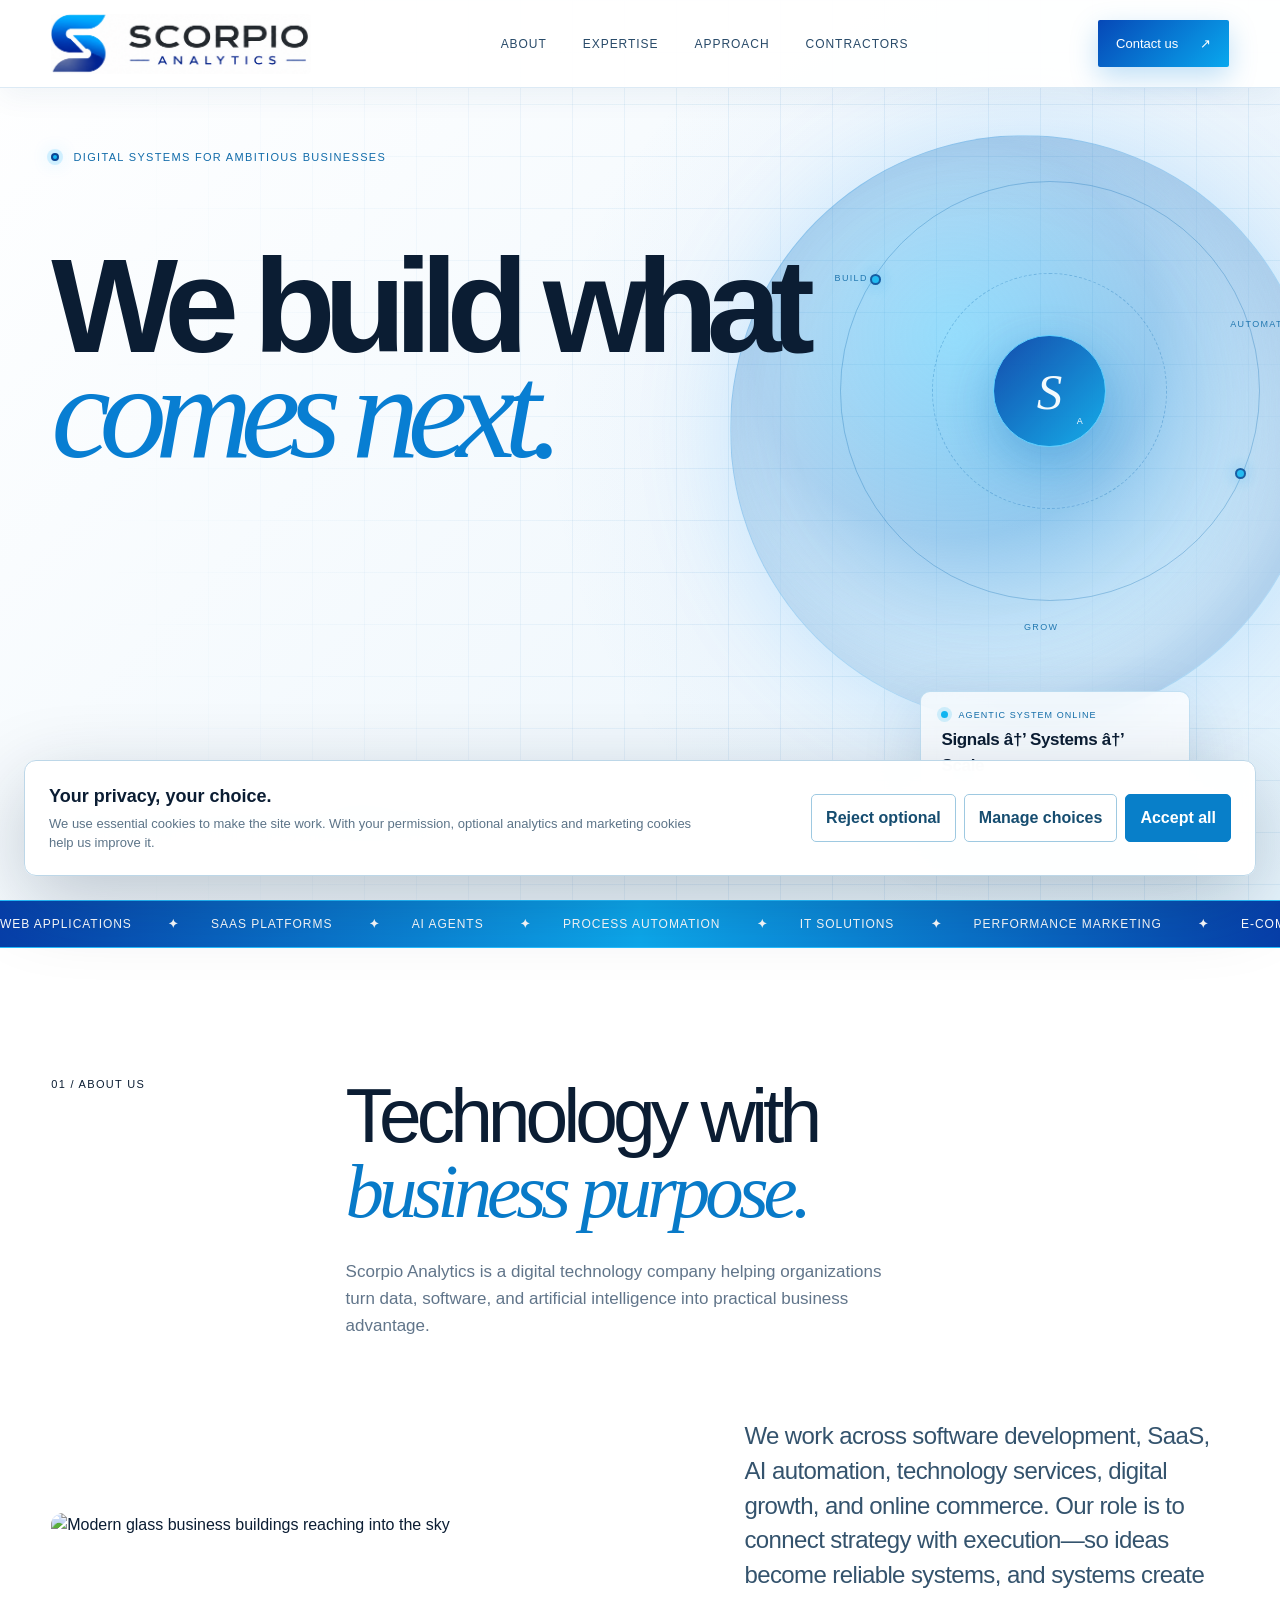
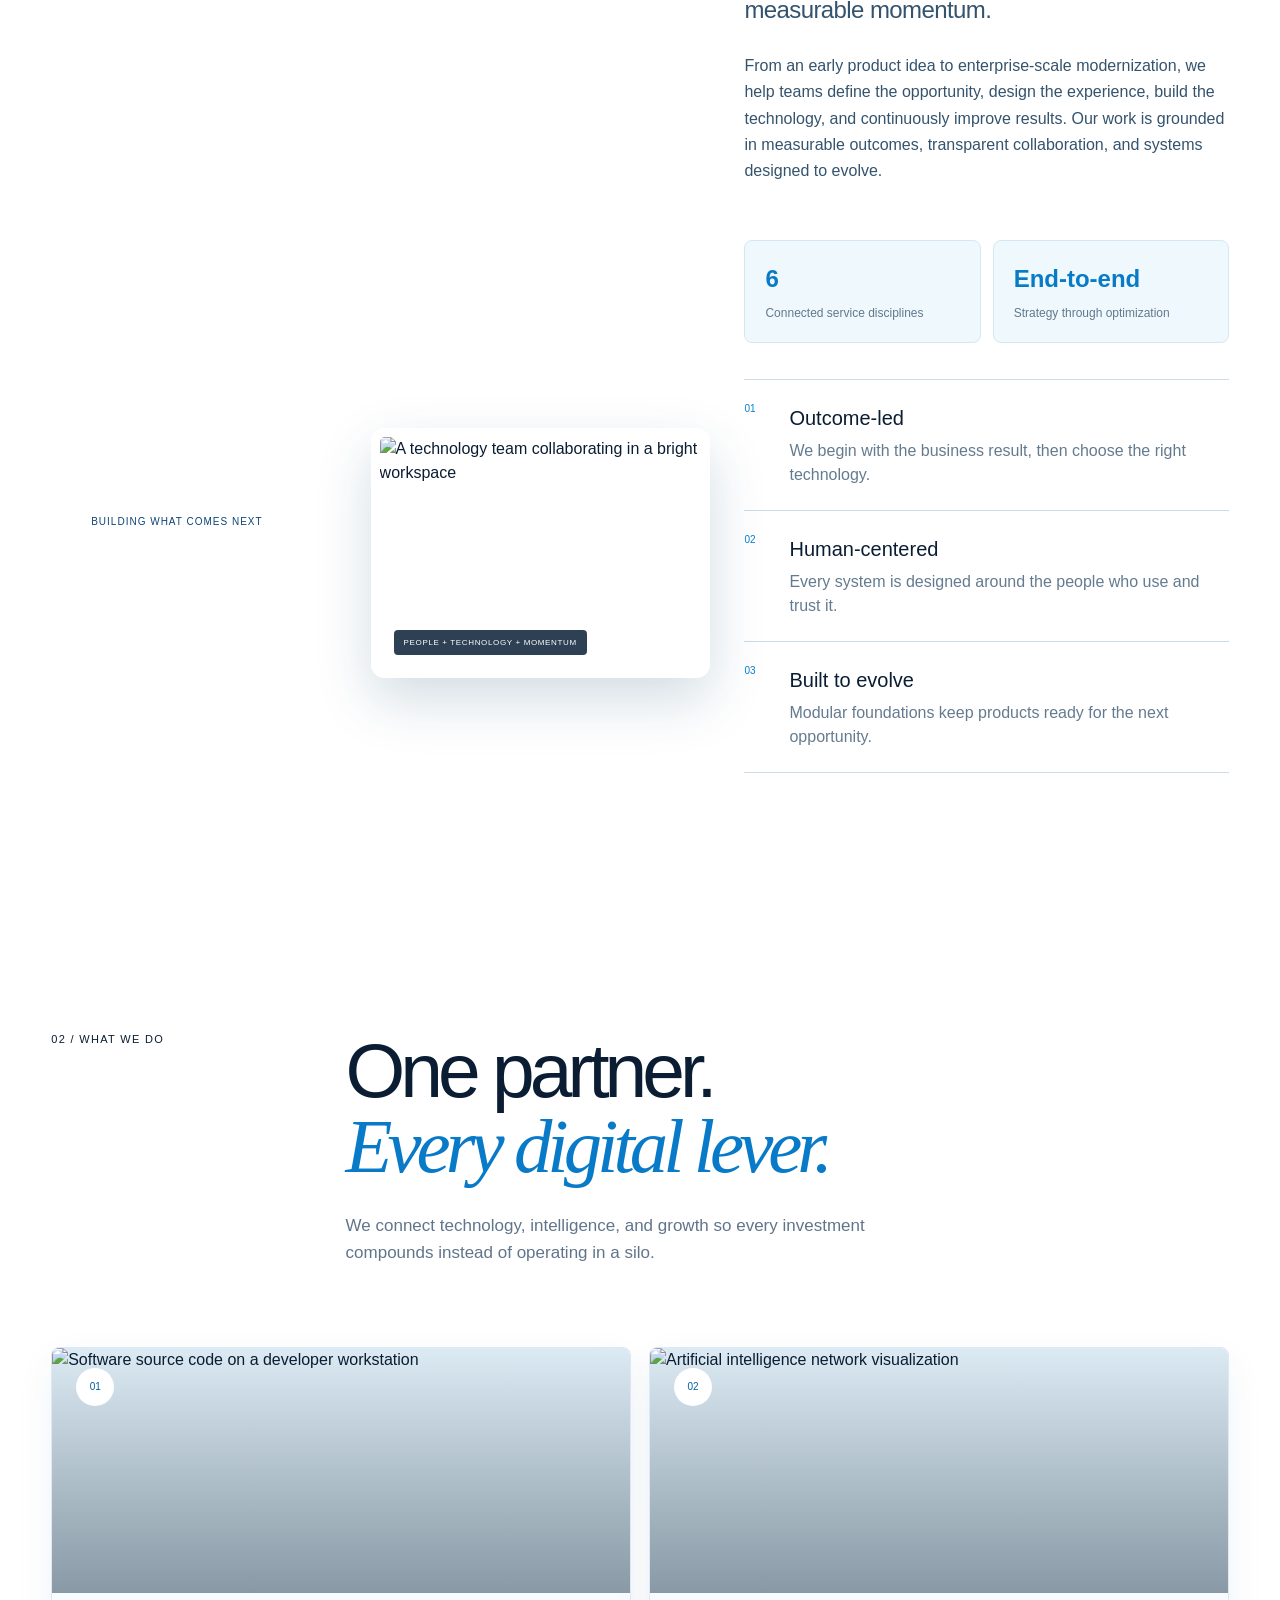
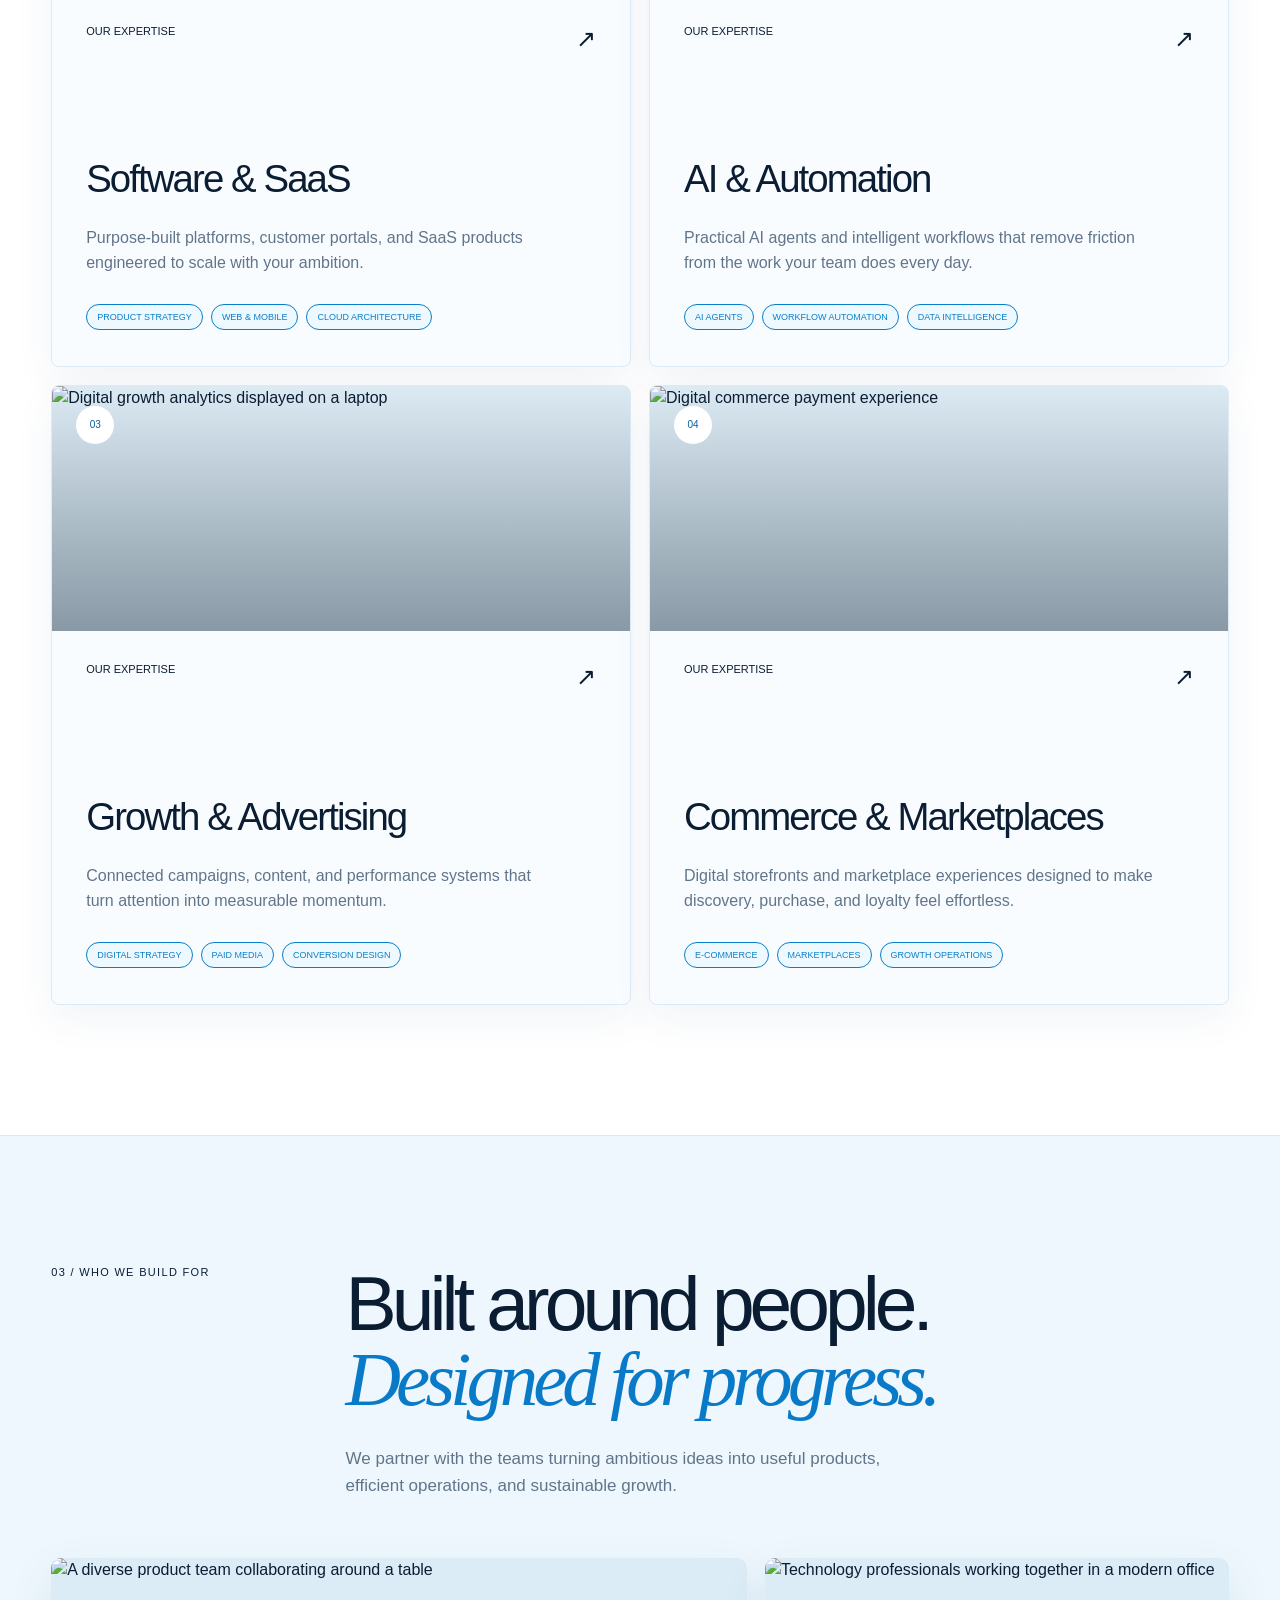
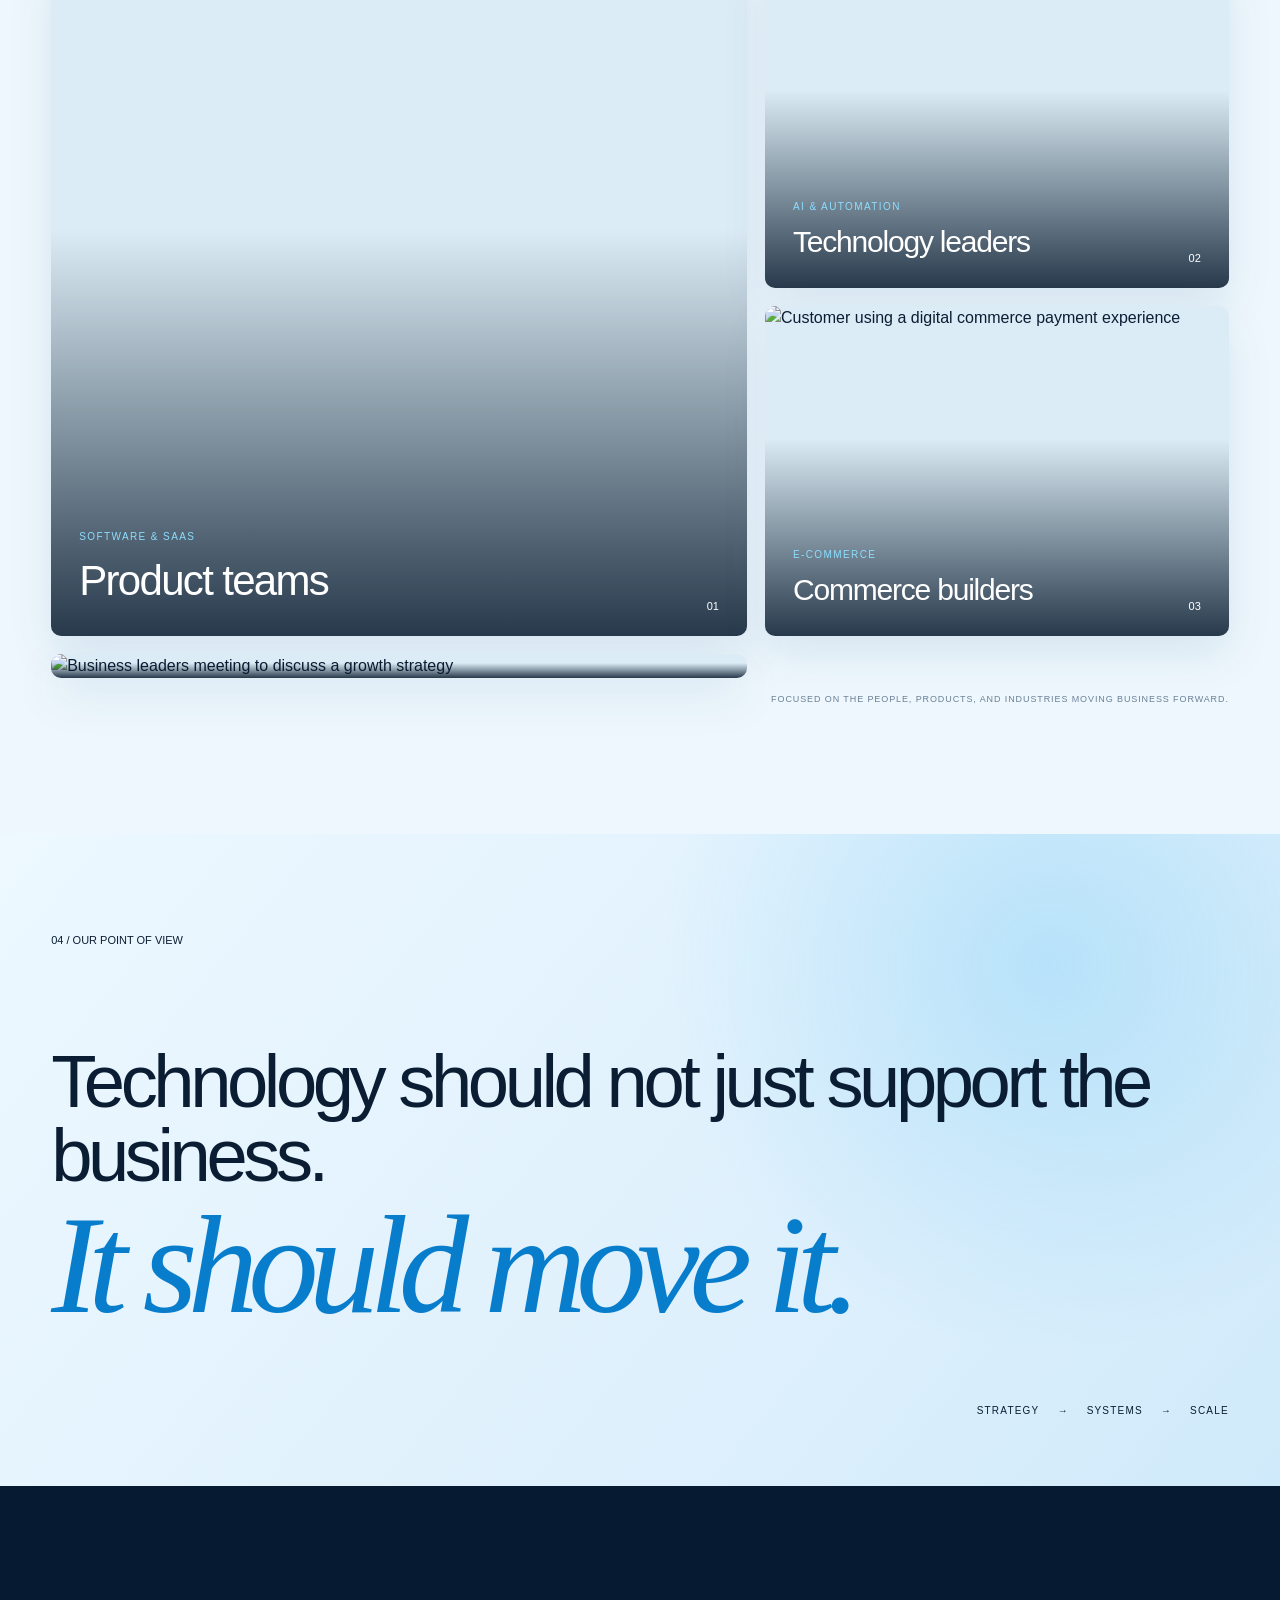
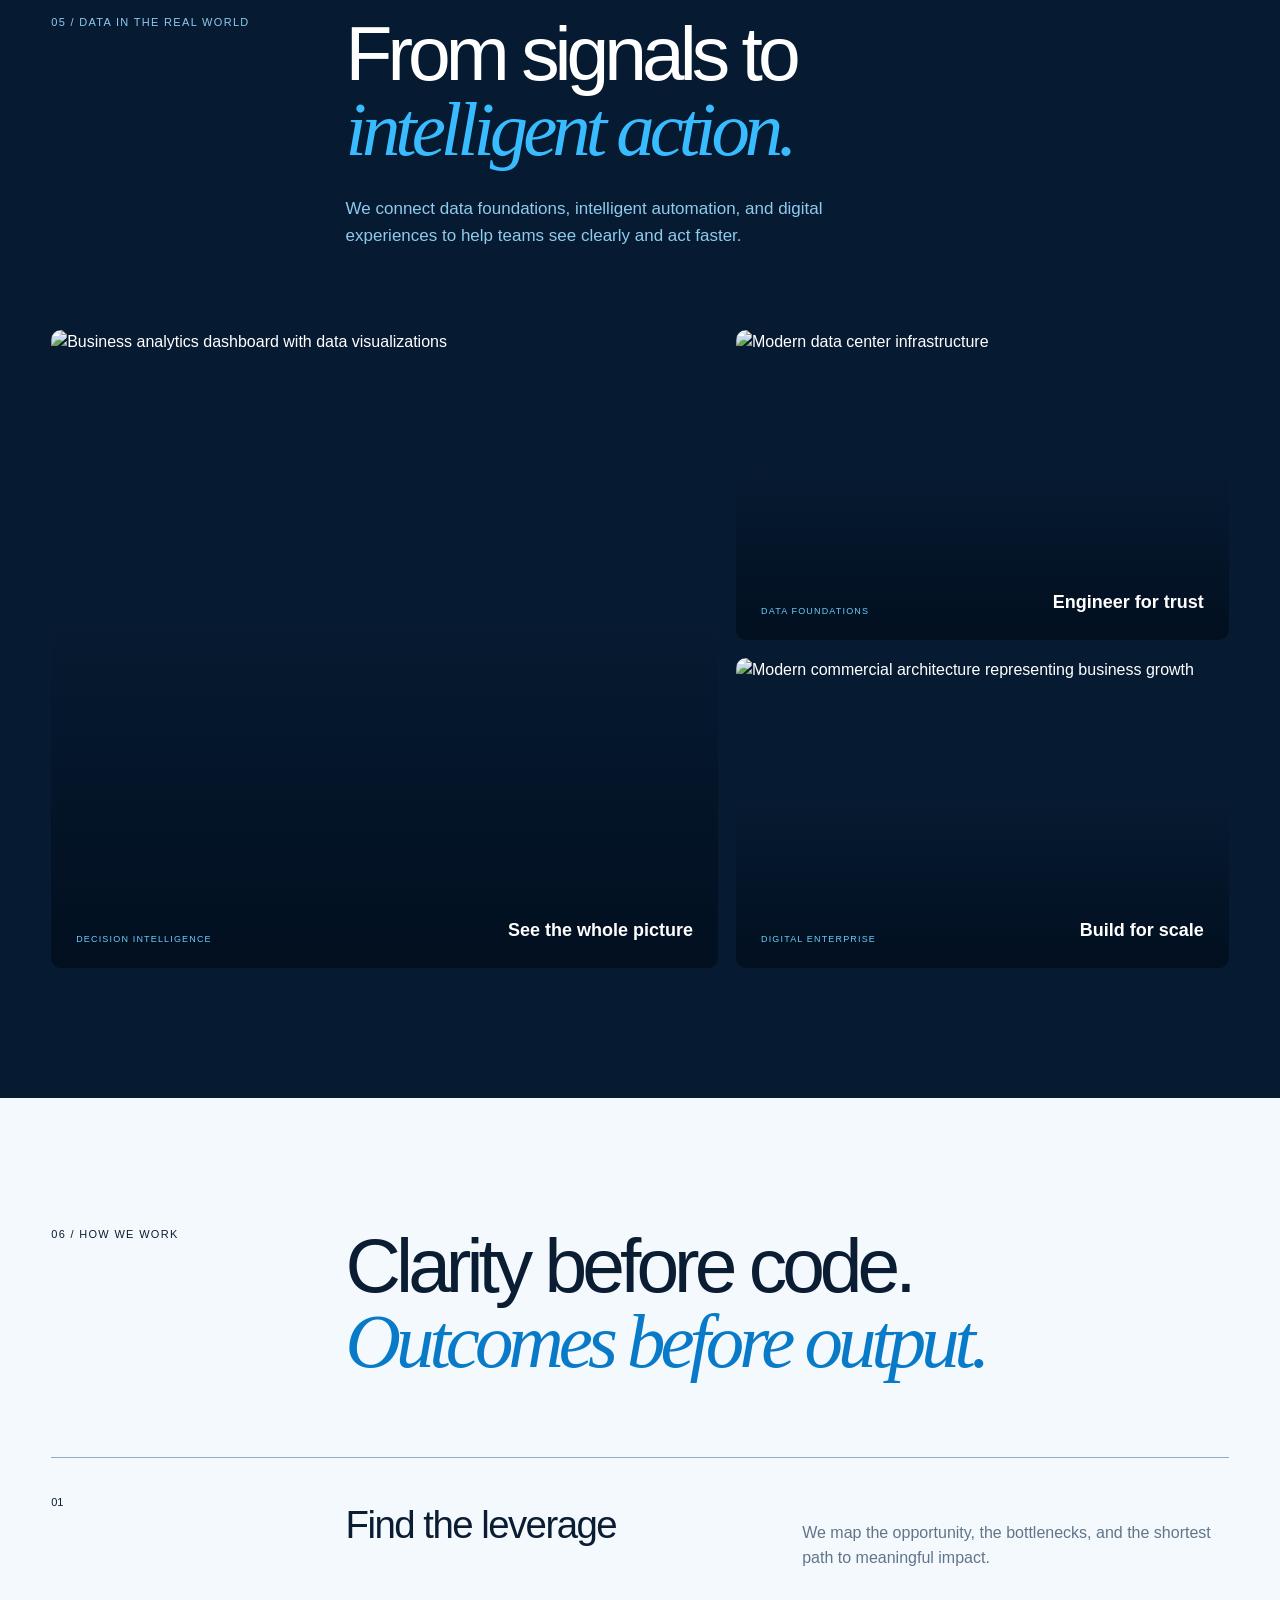
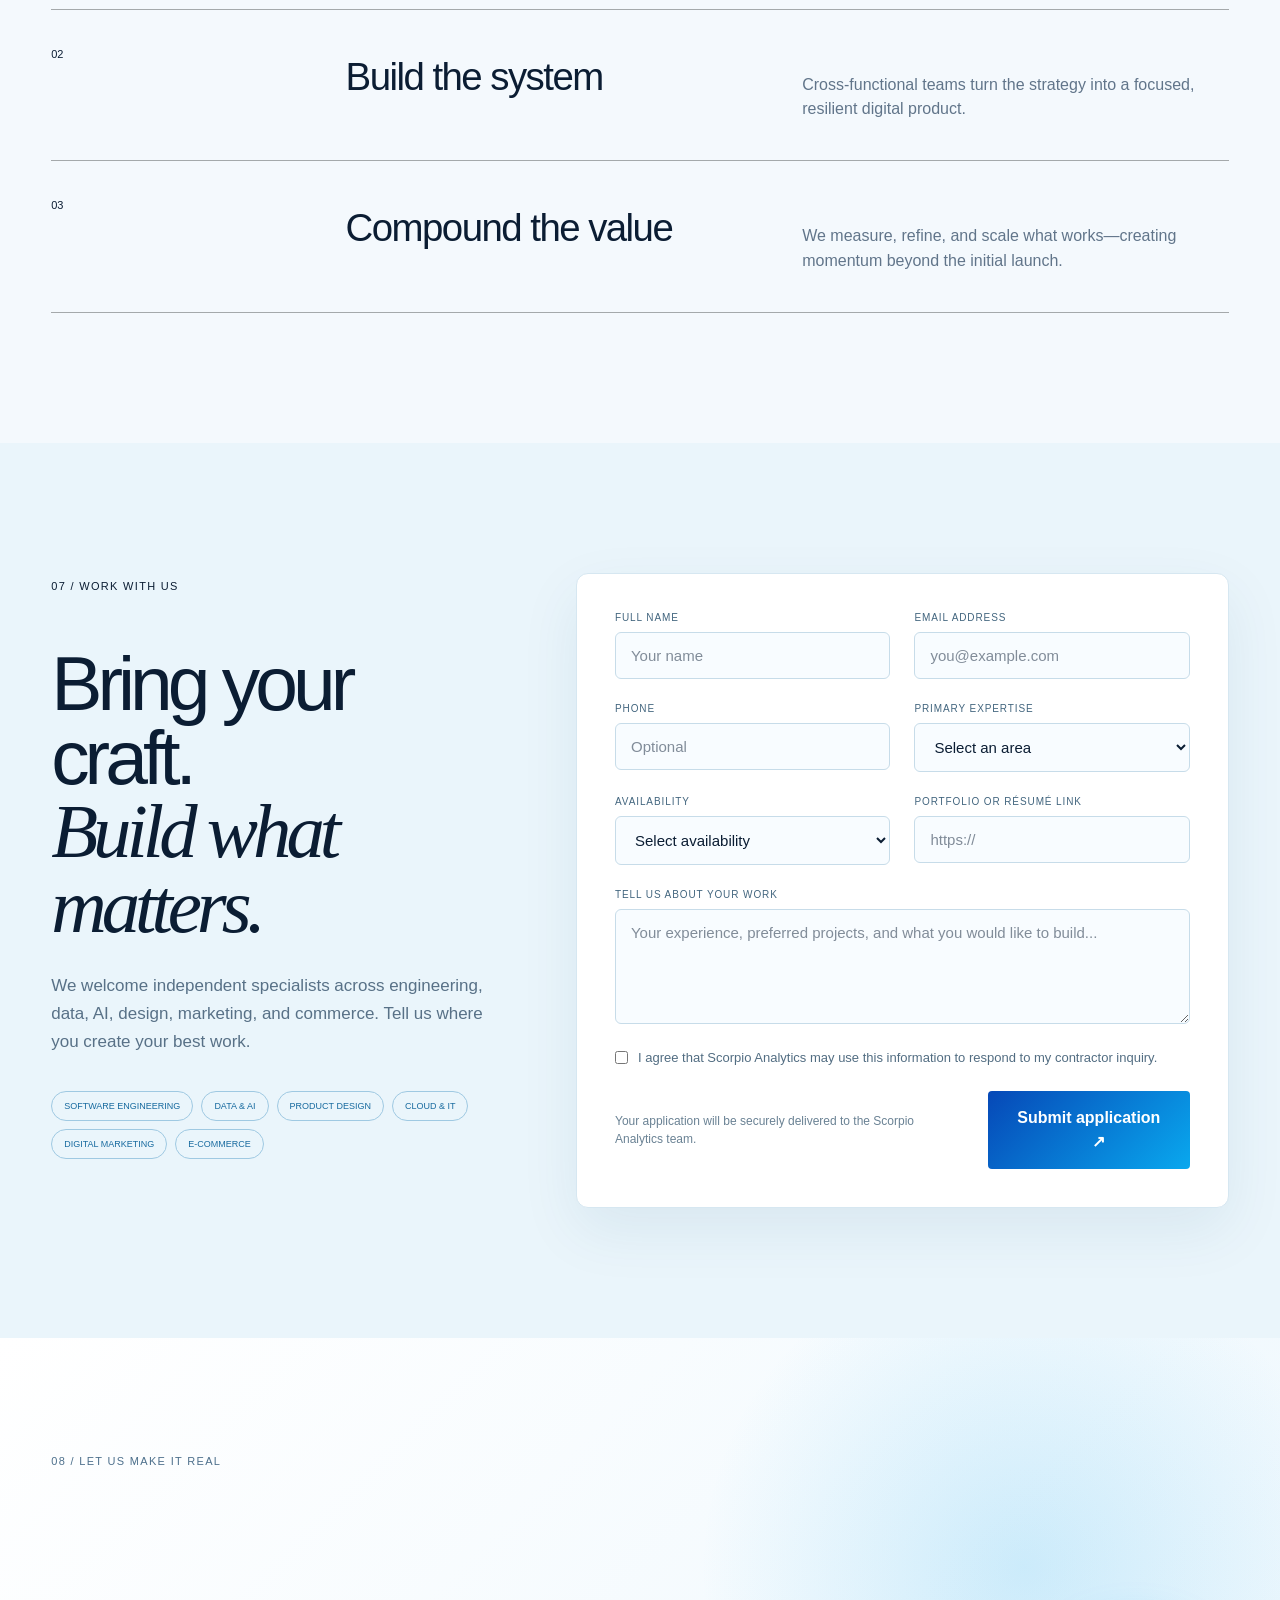
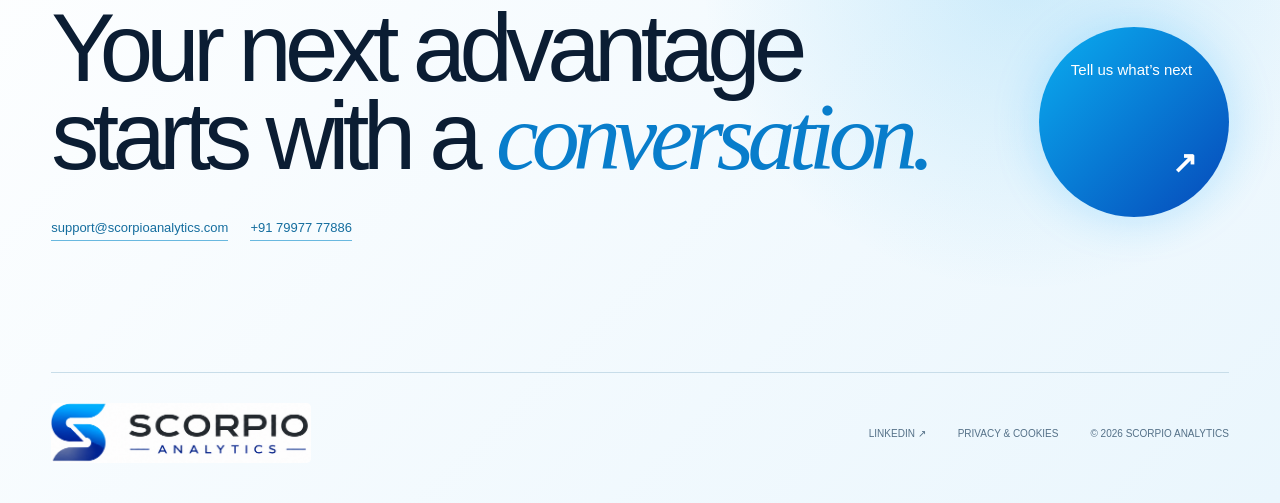
==== commit c1206be2: "Restore hero and complete site QA fixes" ====
--- a/docs/index.html
+++ b/docs/index.html
@@ -1,4 +1,4 @@
-<!DOCTYPE html><html lang="en"><head><meta charSet="utf-8"/><meta name="viewport" content="width=device-width, initial-scale=1"/><link rel="preload" href="/scorpio-logo.png" as="image"/><link rel="preload" href="https://images.unsplash.com/photo-1558494949-ef010cbdcc31?auto=format&amp;fit=crop&amp;w=1400&amp;q=84" as="image"/><link rel="preload" href="https://images.unsplash.com/photo-1486406146926-c627a92ad1ab?auto=format&amp;fit=crop&amp;w=1600&amp;q=84" as="image"/><link rel="preload" href="https://images.unsplash.com/photo-1522071820081-009f0129c71c?auto=format&amp;fit=crop&amp;w=1000&amp;q=82" as="image"/><link rel="preload" href="https://images.unsplash.com/photo-1551288049-bebda4e38f71?auto=format&amp;fit=crop&amp;w=1600&amp;q=84" as="image"/><link rel="preload" href="https://images.unsplash.com/photo-1558494949-ef010cbdcc31?auto=format&amp;fit=crop&amp;w=1200&amp;q=84" as="image"/><link rel="preload" href="https://images.unsplash.com/photo-1518005020951-eccb494ad742?auto=format&amp;fit=crop&amp;w=1200&amp;q=84" as="image"/><link rel="stylesheet" href="/assets/index-Ch79C_kC.css" data-rsc-css-href="/assets/index-Ch79C_kC.css" data-precedence="vite-rsc/importer-resources"/><title>Scorpio Analytics — Build the Advantage Next</title><meta name="description" content="Software, AI automation, digital growth, and commerce solutions for ambitious businesses."/><meta property="og:title" content="Scorpio Analytics — Build the Advantage Next"/><meta property="og:description" content="Software, AI, growth, and commerce—designed as one connected engine."/><meta property="og:type" content="website"/><meta name="twitter:card" content="summary_large_image"/><meta name="twitter:title" content="Scorpio Analytics — Build the Advantage Next"/><meta name="twitter:description" content="Software, AI, growth, and commerce—designed as one connected engine."/><link rel="shortcut icon" href="/scorpio-logo.png"/><link rel="icon" href="/scorpio-logo.png"/><link rel="apple-touch-icon" href="/scorpio-logo.png"/>
+<!DOCTYPE html><html lang="en"><head><meta charSet="utf-8"/><meta name="viewport" content="width=device-width, initial-scale=1"/><link rel="preload" href="/scorpio-logo.png" as="image"/><link rel="preload" href="https://images.unsplash.com/photo-1486406146926-c627a92ad1ab?auto=format&amp;fit=crop&amp;w=1600&amp;q=84" as="image"/><link rel="preload" href="https://images.unsplash.com/photo-1522071820081-009f0129c71c?auto=format&amp;fit=crop&amp;w=1000&amp;q=82" as="image"/><link rel="preload" href="https://images.unsplash.com/photo-1551288049-bebda4e38f71?auto=format&amp;fit=crop&amp;w=1600&amp;q=84" as="image"/><link rel="preload" href="https://images.unsplash.com/photo-1558494949-ef010cbdcc31?auto=format&amp;fit=crop&amp;w=1200&amp;q=84" as="image"/><link rel="preload" href="https://images.unsplash.com/photo-1518005020951-eccb494ad742?auto=format&amp;fit=crop&amp;w=1200&amp;q=84" as="image"/><link rel="stylesheet" href="/assets/index-fb4gfSqN.css" data-rsc-css-href="/assets/index-fb4gfSqN.css" data-precedence="vite-rsc/importer-resources"/><title>Scorpio Analytics - Building What Comes Next</title><meta name="description" content="Software, AI automation, digital growth, and commerce solutions for ambitious businesses."/><meta property="og:title" content="Scorpio Analytics - Building What Comes Next"/><meta property="og:description" content="Software, AI, growth, and commerce solutions built as one connected business engine."/><meta property="og:type" content="website"/><meta name="twitter:card" content="summary_large_image"/><meta name="twitter:title" content="Scorpio Analytics - Building What Comes Next"/><meta name="twitter:description" content="Software, AI, growth, and commerce solutions built as one connected business engine."/><link rel="shortcut icon" href="/scorpio-logo.png"/><link rel="icon" href="/scorpio-logo.png"/><link rel="apple-touch-icon" href="/scorpio-logo.png"/>
 <style data-vinext-fonts>/* cyrillic-ext */
 @font-face {
   font-family: 'Geist';
@@ -108,4 +108,4 @@
 
 .__variable_geist_mono_0u8v0x9 { --font-geist-mono: 'Geist Mono', sans-serif; }
 </style>
-</head><body class="__variable_geist_15243yi __variable_geist_mono_0u8v0x9"><main><nav class="nav"><a class="brand" href="#top" aria-label="Scorpio Analytics home"><span class="logo-crop"><img src="/scorpio-logo.png" alt="Scorpio Analytics"/></span></a><div class="nav-links" aria-label="Primary navigation"><a href="#about">About</a><a href="#services">Expertise</a><a href="#approach">Approach</a><a href="#contractors">Contractors</a></div><a class="nav-cta" href="#contact">Contact us <span>↗</span></a></nav><section class="hero" id="top"><div class="hero-kicker"><span class="pulse"></span> Digital systems for ambitious businesses</div><h1>We build the<br/>advantage <em>next.</em></h1><div class="hero-bottom"><p>Software, AI, growth, and commerce—designed as one connected engine for what your business becomes next.</p><a class="circle-link" href="#services" aria-label="Explore our expertise">↓</a></div><div class="agent-console" aria-label="Live agentic capabilities"><span class="agent-status"><i></i> AGENTIC SYSTEM ONLINE</span><strong data-agent-text="true">Observe → Reason → Act</strong><small>Human-led. AI-accelerated.</small></div><div class="hero-visual" aria-hidden="true"><img src="https://images.unsplash.com/photo-1558494949-ef010cbdcc31?auto=format&amp;fit=crop&amp;w=1400&amp;q=84" alt=""/><div class="visual-shade"></div><div class="visual-label"><span>SCORPIO / INTELLIGENCE LAYER</span><strong>Systems that sense,<br/>decide and act.</strong></div><div class="metric metric-one"><small>CONNECTED SIGNALS</small><b>24/7</b></div><div class="metric metric-two"><small>AUTOMATION STATUS</small><b>ACTIVE</b></div></div></section><section class="signal-strip" aria-label="Capabilities"><div class="signal-track"><span>Web applications<!-- --> <b>✦</b></span><span>SaaS platforms<!-- --> <b>✦</b></span><span>AI agents<!-- --> <b>✦</b></span><span>Process automation<!-- --> <b>✦</b></span><span>IT solutions<!-- --> <b>✦</b></span><span>Performance marketing<!-- --> <b>✦</b></span><span>E-commerce<!-- --> <b>✦</b></span><span>Analytics<!-- --> <b>✦</b></span><span>Web applications<!-- --> <b>✦</b></span><span>SaaS platforms<!-- --> <b>✦</b></span><span>AI agents<!-- --> <b>✦</b></span><span>Process automation<!-- --> <b>✦</b></span><span>IT solutions<!-- --> <b>✦</b></span><span>Performance marketing<!-- --> <b>✦</b></span><span>E-commerce<!-- --> <b>✦</b></span><span>Analytics<!-- --> <b>✦</b></span></div></section><section class="about section" id="about"><div class="section-intro"><span class="eyebrow">01 / About us</span><div><h2>Technology with<br/><i>business purpose.</i></h2><p>Scorpio Analytics is a digital technology company helping organizations turn data, software, and artificial intelligence into practical business advantage.</p></div></div><div class="about-layout"><div class="about-visuals"><div class="about-image reveal"><img src="https://images.unsplash.com/photo-1486406146926-c627a92ad1ab?auto=format&amp;fit=crop&amp;w=1600&amp;q=84" alt="Modern glass business buildings reaching into the sky"/><div class="image-chip">Building what comes next</div></div><div class="about-secondary reveal"><img src="https://images.unsplash.com/photo-1522071820081-009f0129c71c?auto=format&amp;fit=crop&amp;w=1000&amp;q=82" alt="A technology team collaborating in a bright workspace"/><span>People + technology + momentum</span></div></div><div class="about-copy"><p>We work across software development, SaaS, AI automation, technology services, digital growth, and online commerce. Our role is to connect strategy with execution—so ideas become reliable systems, and systems create measurable momentum.</p><p class="about-detail">From an early product idea to enterprise-scale modernization, we help teams define the opportunity, design the experience, build the technology, and continuously improve results. Our work is grounded in measurable outcomes, transparent collaboration, and systems designed to evolve.</p><div class="about-stats"><div><b>6</b><span>Connected service disciplines</span></div><div><b>End-to-end</b><span>Strategy through optimization</span></div></div><div class="about-principles"><article><b>01</b><h3>Outcome-led</h3><p>We begin with the business result, then choose the right technology.</p></article><article><b>02</b><h3>Human-centered</h3><p>Every system is designed around the people who use and trust it.</p></article><article><b>03</b><h3>Built to evolve</h3><p>Modular foundations keep products ready for the next opportunity.</p></article></div></div></div></section>    <section class="services section" id="services"><div class="section-intro"><span class="eyebrow">02 / What we do</span><div><h2>One partner.<br/><i>Every digital lever.</i></h2><p>We connect technology, intelligence, and growth so every investment compounds instead of operating in a silo.</p></div></div><div class="service-grid"><a class="service-card" href="#contact" aria-label="Discuss Software &amp; SaaS with Scorpio Analytics"><div class="service-image"><img src="https://images.unsplash.com/photo-1555066931-4365d14bab8c?auto=format&amp;fit=crop&amp;w=1000&amp;q=82" alt="Software source code on a developer workstation" loading="lazy"/><span>01</span></div><div class="service-body"><div class="card-top"><span>OUR EXPERTISE</span><span class="card-arrow">↗</span></div><h3>Software &amp; SaaS</h3><p>Purpose-built platforms, customer portals, and SaaS products engineered to scale with your ambition.</p><div class="tags"><span>Product strategy</span><span>Web &amp; mobile</span><span>Cloud architecture</span></div></div></a><a class="service-card" href="#contact" aria-label="Discuss AI &amp; Automation with Scorpio Analytics"><div class="service-image"><img src="https://images.unsplash.com/photo-1677442136019-21780ecad995?auto=format&amp;fit=crop&amp;w=1000&amp;q=82" alt="Artificial intelligence network visualization" loading="lazy"/><span>02</span></div><div class="service-body"><div class="card-top"><span>OUR EXPERTISE</span><span class="card-arrow">↗</span></div><h3>AI &amp; Automation</h3><p>Practical AI agents and intelligent workflows that remove friction from the work your team does every day.</p><div class="tags"><span>AI agents</span><span>Workflow automation</span><span>Data intelligence</span></div></div></a><a class="service-card" href="#contact" aria-label="Discuss Growth &amp; Advertising with Scorpio Analytics"><div class="service-image"><img src="https://images.unsplash.com/photo-1460925895917-afdab827c52f?auto=format&amp;fit=crop&amp;w=1000&amp;q=82" alt="Digital growth analytics displayed on a laptop" loading="lazy"/><span>03</span></div><div class="service-body"><div class="card-top"><span>OUR EXPERTISE</span><span class="card-arrow">↗</span></div><h3>Growth &amp; Advertising</h3><p>Connected campaigns, content, and performance systems that turn attention into measurable momentum.</p><div class="tags"><span>Digital strategy</span><span>Paid media</span><span>Conversion design</span></div></div></a><a class="service-card" href="#contact" aria-label="Discuss Commerce &amp; Marketplaces with Scorpio Analytics"><div class="service-image"><img src="https://images.unsplash.com/photo-1556742049-0cfed4f6a45d?auto=format&amp;fit=crop&amp;w=1000&amp;q=82" alt="Digital commerce payment experience" loading="lazy"/><span>04</span></div><div class="service-body"><div class="card-top"><span>OUR EXPERTISE</span><span class="card-arrow">↗</span></div><h3>Commerce &amp; Marketplaces</h3><p>Digital storefronts and marketplace experiences designed to make discovery, purchase, and loyalty feel effortless.</p><div class="tags"><span>E-commerce</span><span>Marketplaces</span><span>Growth operations</span></div></div></a></div></section><section class="client-gallery section" id="clients"><div class="section-intro gallery-intro"><span class="eyebrow">02 / Who we build for</span><div><h2>Built around people.<br/><i>Designed for progress.</i></h2><p>We partner with the teams turning ambitious ideas into useful products, efficient operations, and sustainable growth.</p></div></div><div class="client-grid"><a class="client-image card-1" href="#contact" aria-label="Discuss solutions for Product teams"><img src="https://images.unsplash.com/photo-1521737711867-e3b97375f902?auto=format&amp;fit=crop&amp;w=1200&amp;q=82" alt="A diverse product team collaborating around a table" loading="lazy"/><div class="client-caption"><span>Software &amp; SaaS</span><h3>Product teams</h3><b>0<!-- -->1</b></div></a><a class="client-image card-2" href="#contact" aria-label="Discuss solutions for Technology leaders"><img src="https://images.unsplash.com/photo-1551434678-e076c223a692?auto=format&amp;fit=crop&amp;w=1200&amp;q=82" alt="Technology professionals working together in a modern office" loading="lazy"/><div class="client-caption"><span>AI &amp; Automation</span><h3>Technology leaders</h3><b>0<!-- -->2</b></div></a><a class="client-image card-3" href="#contact" aria-label="Discuss solutions for Commerce builders"><img src="https://images.unsplash.com/photo-1556742049-0cfed4f6a45d?auto=format&amp;fit=crop&amp;w=1200&amp;q=82" alt="Customer using a digital commerce payment experience" loading="lazy"/><div class="client-caption"><span>E-commerce</span><h3>Commerce builders</h3><b>0<!-- -->3</b></div></a><a class="client-image card-4" href="#contact" aria-label="Discuss solutions for Growth partners"><img src="https://images.unsplash.com/photo-1556761175-b413da4baf72?auto=format&amp;fit=crop&amp;w=1200&amp;q=82" alt="Business leaders meeting to discuss a growth strategy" loading="lazy"/><div class="client-caption"><span>Digital growth</span><h3>Growth partners</h3><b>0<!-- -->4</b></div></a></div><p class="image-note">Representative imagery of the teams and industries we serve.</p></section><section class="manifesto"><div class="manifesto-number">02 / OUR POINT OF VIEW</div><p>Technology should not just support the business.</p><h2>It should move it.</h2><div class="manifesto-note"><span>STRATEGY</span><i>→</i><span>SYSTEMS</span><i>→</i><span>SCALE</span></div></section><section class="data-world section"><div class="section-intro"><span class="eyebrow">04 / Data in the real world</span><div><h2>From signals to<br/><i>intelligent action.</i></h2><p>We connect data foundations, intelligent automation, and digital experiences to help teams see clearly and act faster.</p></div></div><div class="data-mosaic"><figure class="data-shot data-wide reveal"><img src="https://images.unsplash.com/photo-1551288049-bebda4e38f71?auto=format&amp;fit=crop&amp;w=1600&amp;q=84" alt="Business analytics dashboard with data visualizations"/><figcaption><span>Decision intelligence</span><b>See the whole picture</b></figcaption></figure><figure class="data-shot reveal"><img src="https://images.unsplash.com/photo-1558494949-ef010cbdcc31?auto=format&amp;fit=crop&amp;w=1200&amp;q=84" alt="Modern data center infrastructure"/><figcaption><span>Data foundations</span><b>Engineer for trust</b></figcaption></figure><figure class="data-shot reveal"><img src="https://images.unsplash.com/photo-1518005020951-eccb494ad742?auto=format&amp;fit=crop&amp;w=1200&amp;q=84" alt="Modern commercial architecture representing business growth"/><figcaption><span>Digital enterprise</span><b>Build for scale</b></figcaption></figure></div></section>    <section class="approach section" id="approach"><div class="section-intro approach-intro"><span class="eyebrow">03 / How we work</span><div><h2>Clarity before code.<br/><i>Outcomes before output.</i></h2></div></div><div class="steps"><article><span>01</span><div><h3>Find the leverage</h3><p>We map the opportunity, the bottlenecks, and the shortest path to meaningful impact.</p></div></article><article><span>02</span><div><h3>Build the system</h3><p>Cross-functional teams turn the strategy into a focused, resilient digital product.</p></div></article><article><span>03</span><div><h3>Compound the value</h3><p>We measure, refine, and scale what works—creating momentum beyond the initial launch.</p></div></article></div></section><section class="contractors section" id="contractors"><div class="contractor-intro"><span class="eyebrow">06 / Work with us</span><h2>Bring your craft.<br/><i>Build what matters.</i></h2><p>We welcome independent specialists across engineering, data, AI, design, marketing, and commerce. Tell us where you create your best work.</p><div class="talent-tags"><span>Software engineering</span><span>Data &amp; AI</span><span>Product design</span><span>Cloud &amp; IT</span><span>Digital marketing</span><span>E-commerce</span></div></div><form class="contractor-form" id="contractor-form" action="https://formsubmit.co/support@scorpioanalytics.com" method="POST"><input type="hidden" name="_subject" value="New contractor application - Scorpio Analytics"/><input type="hidden" name="_template" value="table"/><input type="hidden" name="_next" value="https://scorpioanalytics.com/?submitted=contractor#contractors"/><input type="text" class="honey-field" tabindex="-1" autoComplete="off" name="_honey"/><div class="field"><label for="contractor-name">Full name</label><input id="contractor-name" type="text" autoComplete="name" required="" placeholder="Your name" name="name"/></div><div class="field"><label for="contractor-email">Email address</label><input id="contractor-email" type="email" autoComplete="email" required="" placeholder="you@example.com" name="email"/></div><div class="field"><label for="contractor-phone">Phone</label><input id="contractor-phone" type="tel" autoComplete="tel" placeholder="Optional" name="phone"/></div><div class="field"><label for="contractor-skill">Primary expertise</label><select id="contractor-skill" name="expertise" required=""><option value="" disabled="" selected="">Select an area</option><option>Software engineering</option><option>Data &amp; AI</option><option>Product design</option><option>Cloud &amp; IT</option><option>Digital marketing</option><option>E-commerce</option><option>Other</option></select></div><div class="field"><label for="contractor-availability">Availability</label><select id="contractor-availability" name="availability" required=""><option value="" disabled="" selected="">Select availability</option><option>Immediately</option><option>Within 2 weeks</option><option>Within 1 month</option><option>Future opportunities</option></select></div><div class="field"><label for="contractor-portfolio">Portfolio or résumé link</label><input id="contractor-portfolio" type="url" placeholder="https://" name="portfolio"/></div><div class="field field-wide"><label for="contractor-message">Tell us about your work</label><textarea id="contractor-message" name="message" rows="5" required="" placeholder="Your experience, preferred projects, and what you would like to build..."></textarea></div><label class="consent field-wide"><input type="checkbox" required="" name="consent"/><span>I agree that Scorpio Analytics may use this information to respond to my contractor inquiry.</span></label><div class="form-footer field-wide"><p>Your application will be securely delivered to the Scorpio Analytics team.</p><button type="submit">Submit application <span>↗</span></button></div></form></section>    <section class="contact" id="contact"><span class="eyebrow light">04 / Let’s make it real</span><div class="contact-content"><div><h2>Your next advantage<br/>starts with a <i>conversation.</i></h2><div class="contact-details"><a href="mailto:support@scorpioanalytics.com">support@scorpioanalytics.com</a><a href="tel:+917997777886">+91 79977 77886</a></div></div><a class="contact-button" href="mailto:support@scorpioanalytics.com"><span>Tell us what’s next</span><b>↗</b></a></div><footer><a class="brand footer-brand" href="#top"><span class="logo-crop footer-logo"><img src="/scorpio-logo.png" alt="Scorpio Analytics"/></span></a><div class="footer-meta"><a href="https://www.linkedin.com/company/142884752/" target="_blank" rel="noreferrer">LinkedIn ↗</a><button type="button" class="privacy-link" data-open-privacy="true">Privacy &amp; cookies</button><span>© <!-- -->2026<!-- --> Scorpio Analytics</span></div></footer></section><div class="cookie-banner" id="cookie-banner" role="dialog" aria-label="Cookie preferences" hidden=""><div><strong>Your privacy, your choice.</strong><p>We use essential cookies to make the site work. With your permission, optional analytics and marketing cookies help us improve it.</p></div><div class="cookie-actions"><button type="button" data-cookie="reject">Reject optional</button><button type="button" data-cookie="manage">Manage choices</button><button type="button" class="primary" data-cookie="accept">Accept all</button></div></div><div class="privacy-modal" id="cookie-settings" role="dialog" aria-modal="true" aria-labelledby="cookie-title" hidden=""><div class="modal-card"><button class="modal-close" type="button" data-modal-close="true" aria-label="Close">×</button><span class="eyebrow">Privacy controls</span><h2 id="cookie-title">Cookie preferences</h2><p>Choose which optional cookies Scorpio Analytics may use on this device.</p><label class="preference-row"><span><b>Essential</b><small>Required for security and saved preferences.</small></span><input type="checkbox" disabled="" checked=""/></label><label class="preference-row"><span><b>Analytics</b><small>Helps us understand how the website is used.</small></span><input id="cookie-analytics" type="checkbox"/></label><label class="preference-row"><span><b>Marketing</b><small>Supports relevant campaign measurement.</small></span><input id="cookie-marketing" type="checkbox"/></label><button class="save-preferences" type="button" data-cookie="save">Save preferences</button></div></div><div class="privacy-modal" id="privacy-notice" role="dialog" aria-modal="true" aria-labelledby="privacy-title" hidden=""><div class="modal-card privacy-copy"><button class="modal-close" type="button" data-modal-close="true" aria-label="Close">×</button><span class="eyebrow">Privacy notice</span><h2 id="privacy-title">How we handle information</h2><p>Scorpio Analytics collects only the information you choose to provide through contact and contractor inquiries. It is used to respond to your request, evaluate potential working relationships, and operate this website.</p><p>We do not sell personal information. Contractor form details are prepared in your email application and are not stored by this website. Optional cookie choices are stored locally on your device.</p><p>This notice is a general placeholder and should be reviewed when the company email, analytics tools, and formal privacy contacts are finalized.</p></div></div>  </main><script src="/site.js" defer></script></body></html>+</head><body class="__variable_geist_15243yi __variable_geist_mono_0u8v0x9"><main><nav class="nav"><a class="brand" href="#top" aria-label="Scorpio Analytics home"><span class="logo-crop"><img src="/scorpio-logo.png" alt="Scorpio Analytics"/></span></a><div class="nav-links" aria-label="Primary navigation"><a href="#about">About</a><a href="#services">Expertise</a><a href="#approach">Approach</a><a href="#contractors">Contractors</a></div><a class="nav-cta" href="#contact">Contact us <span>↗</span></a></nav><section class="hero" id="top"><div class="hero-kicker"><span class="pulse"></span> Digital systems for ambitious businesses</div><h1>We build what<br/><em>comes next.</em></h1><div class="hero-bottom"><p>Software, AI, growth, and commerce—designed as one connected engine for what your business becomes next.</p><a class="circle-link" href="#services" aria-label="Explore our expertise">↓</a></div><div class="agent-console" aria-label="Live agentic capabilities"><span class="agent-status"><i></i> AGENTIC SYSTEM ONLINE</span><strong data-agent-text="true">Observe → Reason → Act</strong><small>Human-led. AI-accelerated.</small></div><div class="orbit" aria-hidden="true"><div class="orbit-ring ring-one"></div><div class="orbit-ring ring-two"></div><div class="orbit-core">S<span>A</span></div><span class="orbit-label label-one">BUILD</span><span class="orbit-label label-two">AUTOMATE</span><span class="orbit-label label-three">GROW</span></div></section><section class="signal-strip" aria-label="Capabilities"><div class="signal-track"><span>Web applications<!-- --> <b>✦</b></span><span>SaaS platforms<!-- --> <b>✦</b></span><span>AI agents<!-- --> <b>✦</b></span><span>Process automation<!-- --> <b>✦</b></span><span>IT solutions<!-- --> <b>✦</b></span><span>Performance marketing<!-- --> <b>✦</b></span><span>E-commerce<!-- --> <b>✦</b></span><span>Analytics<!-- --> <b>✦</b></span><span>Web applications<!-- --> <b>✦</b></span><span>SaaS platforms<!-- --> <b>✦</b></span><span>AI agents<!-- --> <b>✦</b></span><span>Process automation<!-- --> <b>✦</b></span><span>IT solutions<!-- --> <b>✦</b></span><span>Performance marketing<!-- --> <b>✦</b></span><span>E-commerce<!-- --> <b>✦</b></span><span>Analytics<!-- --> <b>✦</b></span></div></section><section class="about section" id="about"><div class="section-intro"><span class="eyebrow">01 / About us</span><div><h2>Technology with<br/><i>business purpose.</i></h2><p>Scorpio Analytics is a digital technology company helping organizations turn data, software, and artificial intelligence into practical business advantage.</p></div></div><div class="about-layout"><div class="about-visuals"><div class="about-image reveal"><img src="https://images.unsplash.com/photo-1486406146926-c627a92ad1ab?auto=format&amp;fit=crop&amp;w=1600&amp;q=84" alt="Modern glass business buildings reaching into the sky"/><div class="image-chip">Building what comes next</div></div><div class="about-secondary reveal"><img src="https://images.unsplash.com/photo-1522071820081-009f0129c71c?auto=format&amp;fit=crop&amp;w=1000&amp;q=82" alt="A technology team collaborating in a bright workspace"/><span>People + technology + momentum</span></div></div><div class="about-copy"><p>We work across software development, SaaS, AI automation, technology services, digital growth, and online commerce. Our role is to connect strategy with execution—so ideas become reliable systems, and systems create measurable momentum.</p><p class="about-detail">From an early product idea to enterprise-scale modernization, we help teams define the opportunity, design the experience, build the technology, and continuously improve results. Our work is grounded in measurable outcomes, transparent collaboration, and systems designed to evolve.</p><div class="about-stats"><div><b>6</b><span>Connected service disciplines</span></div><div><b>End-to-end</b><span>Strategy through optimization</span></div></div><div class="about-principles"><article><b>01</b><h3>Outcome-led</h3><p>We begin with the business result, then choose the right technology.</p></article><article><b>02</b><h3>Human-centered</h3><p>Every system is designed around the people who use and trust it.</p></article><article><b>03</b><h3>Built to evolve</h3><p>Modular foundations keep products ready for the next opportunity.</p></article></div></div></div></section>    <section class="services section" id="services"><div class="section-intro"><span class="eyebrow">02 / What we do</span><div><h2>One partner.<br/><i>Every digital lever.</i></h2><p>We connect technology, intelligence, and growth so every investment compounds instead of operating in a silo.</p></div></div><div class="service-grid"><a class="service-card" href="mailto:support@scorpioanalytics.com?subject=Scorpio%20Analytics%20enquiry%20-%20Software%20%26%20SaaS" aria-label="Email Scorpio Analytics about Software &amp; SaaS"><div class="service-image"><img src="https://images.unsplash.com/photo-1555066931-4365d14bab8c?auto=format&amp;fit=crop&amp;w=1000&amp;q=82" alt="Software source code on a developer workstation" loading="lazy"/><span>01</span></div><div class="service-body"><div class="card-top"><span>OUR EXPERTISE</span><span class="card-arrow">↗</span></div><h3>Software &amp; SaaS</h3><p>Purpose-built platforms, customer portals, and SaaS products engineered to scale with your ambition.</p><div class="tags"><span>Product strategy</span><span>Web &amp; mobile</span><span>Cloud architecture</span></div></div></a><a class="service-card" href="mailto:support@scorpioanalytics.com?subject=Scorpio%20Analytics%20enquiry%20-%20AI%20%26%20Automation" aria-label="Email Scorpio Analytics about AI &amp; Automation"><div class="service-image"><img src="https://images.unsplash.com/photo-1677442136019-21780ecad995?auto=format&amp;fit=crop&amp;w=1000&amp;q=82" alt="Artificial intelligence network visualization" loading="lazy"/><span>02</span></div><div class="service-body"><div class="card-top"><span>OUR EXPERTISE</span><span class="card-arrow">↗</span></div><h3>AI &amp; Automation</h3><p>Practical AI agents and intelligent workflows that remove friction from the work your team does every day.</p><div class="tags"><span>AI agents</span><span>Workflow automation</span><span>Data intelligence</span></div></div></a><a class="service-card" href="mailto:support@scorpioanalytics.com?subject=Scorpio%20Analytics%20enquiry%20-%20Growth%20%26%20Advertising" aria-label="Email Scorpio Analytics about Growth &amp; Advertising"><div class="service-image"><img src="https://images.unsplash.com/photo-1460925895917-afdab827c52f?auto=format&amp;fit=crop&amp;w=1000&amp;q=82" alt="Digital growth analytics displayed on a laptop" loading="lazy"/><span>03</span></div><div class="service-body"><div class="card-top"><span>OUR EXPERTISE</span><span class="card-arrow">↗</span></div><h3>Growth &amp; Advertising</h3><p>Connected campaigns, content, and performance systems that turn attention into measurable momentum.</p><div class="tags"><span>Digital strategy</span><span>Paid media</span><span>Conversion design</span></div></div></a><a class="service-card" href="mailto:support@scorpioanalytics.com?subject=Scorpio%20Analytics%20enquiry%20-%20Commerce%20%26%20Marketplaces" aria-label="Email Scorpio Analytics about Commerce &amp; Marketplaces"><div class="service-image"><img src="https://images.unsplash.com/photo-1556742049-0cfed4f6a45d?auto=format&amp;fit=crop&amp;w=1000&amp;q=82" alt="Digital commerce payment experience" loading="lazy"/><span>04</span></div><div class="service-body"><div class="card-top"><span>OUR EXPERTISE</span><span class="card-arrow">↗</span></div><h3>Commerce &amp; Marketplaces</h3><p>Digital storefronts and marketplace experiences designed to make discovery, purchase, and loyalty feel effortless.</p><div class="tags"><span>E-commerce</span><span>Marketplaces</span><span>Growth operations</span></div></div></a></div></section><section class="client-gallery section" id="clients"><div class="section-intro gallery-intro"><span class="eyebrow">03 / Who we build for</span><div><h2>Built around people.<br/><i>Designed for progress.</i></h2><p>We partner with the teams turning ambitious ideas into useful products, efficient operations, and sustainable growth.</p></div></div><div class="client-grid"><a class="client-image card-1" href="#contact" aria-label="Discuss solutions for Product teams"><img src="https://images.unsplash.com/photo-1521737711867-e3b97375f902?auto=format&amp;fit=crop&amp;w=1200&amp;q=82" alt="A diverse product team collaborating around a table" loading="lazy"/><div class="client-caption"><span>Software &amp; SaaS</span><h3>Product teams</h3><b>0<!-- -->1</b></div></a><a class="client-image card-2" href="#contact" aria-label="Discuss solutions for Technology leaders"><img src="https://images.unsplash.com/photo-1551434678-e076c223a692?auto=format&amp;fit=crop&amp;w=1200&amp;q=82" alt="Technology professionals working together in a modern office" loading="lazy"/><div class="client-caption"><span>AI &amp; Automation</span><h3>Technology leaders</h3><b>0<!-- -->2</b></div></a><a class="client-image card-3" href="#contact" aria-label="Discuss solutions for Commerce builders"><img src="https://images.unsplash.com/photo-1556742049-0cfed4f6a45d?auto=format&amp;fit=crop&amp;w=1200&amp;q=82" alt="Customer using a digital commerce payment experience" loading="lazy"/><div class="client-caption"><span>E-commerce</span><h3>Commerce builders</h3><b>0<!-- -->3</b></div></a><a class="client-image card-4" href="#contact" aria-label="Discuss solutions for Growth partners"><img src="https://images.unsplash.com/photo-1556761175-b413da4baf72?auto=format&amp;fit=crop&amp;w=1200&amp;q=82" alt="Business leaders meeting to discuss a growth strategy" loading="lazy"/><div class="client-caption"><span>Digital growth</span><h3>Growth partners</h3><b>0<!-- -->4</b></div></a></div><p class="image-note">Focused on the people, products, and industries moving business forward.</p></section><section class="manifesto"><div class="manifesto-number">04 / OUR POINT OF VIEW</div><p>Technology should not just support the business.</p><h2>It should move it.</h2><div class="manifesto-note"><span>STRATEGY</span><i>→</i><span>SYSTEMS</span><i>→</i><span>SCALE</span></div></section><section class="data-world section"><div class="section-intro"><span class="eyebrow">05 / Data in the real world</span><div><h2>From signals to<br/><i>intelligent action.</i></h2><p>We connect data foundations, intelligent automation, and digital experiences to help teams see clearly and act faster.</p></div></div><div class="data-mosaic"><figure class="data-shot data-wide reveal"><img src="https://images.unsplash.com/photo-1551288049-bebda4e38f71?auto=format&amp;fit=crop&amp;w=1600&amp;q=84" alt="Business analytics dashboard with data visualizations"/><figcaption><span>Decision intelligence</span><b>See the whole picture</b></figcaption></figure><figure class="data-shot reveal"><img src="https://images.unsplash.com/photo-1558494949-ef010cbdcc31?auto=format&amp;fit=crop&amp;w=1200&amp;q=84" alt="Modern data center infrastructure"/><figcaption><span>Data foundations</span><b>Engineer for trust</b></figcaption></figure><figure class="data-shot reveal"><img src="https://images.unsplash.com/photo-1518005020951-eccb494ad742?auto=format&amp;fit=crop&amp;w=1200&amp;q=84" alt="Modern commercial architecture representing business growth"/><figcaption><span>Digital enterprise</span><b>Build for scale</b></figcaption></figure></div></section>    <section class="approach section" id="approach"><div class="section-intro approach-intro"><span class="eyebrow">06 / How we work</span><div><h2>Clarity before code.<br/><i>Outcomes before output.</i></h2></div></div><div class="steps"><article><span>01</span><div><h3>Find the leverage</h3><p>We map the opportunity, the bottlenecks, and the shortest path to meaningful impact.</p></div></article><article><span>02</span><div><h3>Build the system</h3><p>Cross-functional teams turn the strategy into a focused, resilient digital product.</p></div></article><article><span>03</span><div><h3>Compound the value</h3><p>We measure, refine, and scale what works—creating momentum beyond the initial launch.</p></div></article></div></section><section class="contractors section" id="contractors"><div class="contractor-intro"><span class="eyebrow">07 / Work with us</span><h2>Bring your craft.<br/><i>Build what matters.</i></h2><p>We welcome independent specialists across engineering, data, AI, design, marketing, and commerce. Tell us where you create your best work.</p><div class="talent-tags"><span>Software engineering</span><span>Data &amp; AI</span><span>Product design</span><span>Cloud &amp; IT</span><span>Digital marketing</span><span>E-commerce</span></div></div><form class="contractor-form" id="contractor-form" action="https://formsubmit.co/support@scorpioanalytics.com" method="POST"><input type="hidden" name="_subject" value="New contractor application - Scorpio Analytics"/><input type="hidden" name="_template" value="table"/><input type="hidden" name="_next" value="https://scorpioanalytics.com/?submitted=contractor#contractors"/><input type="hidden" name="_url" value="https://scorpioanalytics.com/#contractors"/><input type="text" class="honey-field" tabindex="-1" autoComplete="off" name="_honey"/><div class="field"><label for="contractor-name">Full name</label><input id="contractor-name" type="text" autoComplete="name" required="" placeholder="Your name" name="name"/></div><div class="field"><label for="contractor-email">Email address</label><input id="contractor-email" type="email" autoComplete="email" required="" placeholder="you@example.com" name="email"/></div><div class="field"><label for="contractor-phone">Phone</label><input id="contractor-phone" type="tel" autoComplete="tel" placeholder="Optional" name="phone"/></div><div class="field"><label for="contractor-skill">Primary expertise</label><select id="contractor-skill" name="expertise" required=""><option value="" disabled="" selected="">Select an area</option><option>Software engineering</option><option>Data &amp; AI</option><option>Product design</option><option>Cloud &amp; IT</option><option>Digital marketing</option><option>E-commerce</option><option>Other</option></select></div><div class="field"><label for="contractor-availability">Availability</label><select id="contractor-availability" name="availability" required=""><option value="" disabled="" selected="">Select availability</option><option>Immediately</option><option>Within 2 weeks</option><option>Within 1 month</option><option>Future opportunities</option></select></div><div class="field"><label for="contractor-portfolio">Portfolio or résumé link</label><input id="contractor-portfolio" type="url" placeholder="https://" name="portfolio"/></div><div class="field field-wide"><label for="contractor-message">Tell us about your work</label><textarea id="contractor-message" name="message" rows="5" required="" placeholder="Your experience, preferred projects, and what you would like to build..."></textarea></div><label class="consent field-wide"><input type="checkbox" required="" name="consent"/><span>I agree that Scorpio Analytics may use this information to respond to my contractor inquiry.</span></label><div class="form-footer field-wide"><p>Your application will be securely delivered to the Scorpio Analytics team.</p><button type="submit">Submit application <span>↗</span></button></div></form></section>    <section class="contact" id="contact"><span class="eyebrow light">08 / Let us make it real</span><div class="contact-content"><div><h2>Your next advantage<br/>starts with a <i>conversation.</i></h2><div class="contact-details"><a href="mailto:support@scorpioanalytics.com">support@scorpioanalytics.com</a><a href="tel:+917997777886">+91 79977 77886</a></div></div><a class="contact-button" href="mailto:support@scorpioanalytics.com"><span>Tell us what’s next</span><b>↗</b></a></div><footer><a class="brand footer-brand" href="#top"><span class="logo-crop footer-logo"><img src="/scorpio-logo.png" alt="Scorpio Analytics"/></span></a><div class="footer-meta"><a href="https://www.linkedin.com/company/142884752/" target="_blank" rel="noreferrer">LinkedIn ↗</a><button type="button" class="privacy-link" data-open-privacy="true">Privacy &amp; cookies</button><span>© <!-- -->2026<!-- --> Scorpio Analytics</span></div></footer></section><div class="cookie-banner" id="cookie-banner" role="dialog" aria-label="Cookie preferences" hidden=""><div><strong>Your privacy, your choice.</strong><p>We use essential cookies to make the site work. With your permission, optional analytics and marketing cookies help us improve it.</p></div><div class="cookie-actions"><button type="button" data-cookie="reject">Reject optional</button><button type="button" data-cookie="manage">Manage choices</button><button type="button" class="primary" data-cookie="accept">Accept all</button></div></div><div class="privacy-modal" id="cookie-settings" role="dialog" aria-modal="true" aria-labelledby="cookie-title" hidden=""><div class="modal-card"><button class="modal-close" type="button" data-modal-close="true" aria-label="Close">×</button><span class="eyebrow">Privacy controls</span><h2 id="cookie-title">Cookie preferences</h2><p>Choose which optional cookies Scorpio Analytics may use on this device.</p><label class="preference-row"><span><b>Essential</b><small>Required for security and saved preferences.</small></span><input type="checkbox" disabled="" checked=""/></label><label class="preference-row"><span><b>Analytics</b><small>Helps us understand how the website is used.</small></span><input id="cookie-analytics" type="checkbox"/></label><label class="preference-row"><span><b>Marketing</b><small>Supports relevant campaign measurement.</small></span><input id="cookie-marketing" type="checkbox"/></label><button class="save-preferences" type="button" data-cookie="save">Save preferences</button></div></div><div class="privacy-modal" id="privacy-notice" role="dialog" aria-modal="true" aria-labelledby="privacy-title" hidden=""><div class="modal-card privacy-copy"><button class="modal-close" type="button" data-modal-close="true" aria-label="Close">×</button><span class="eyebrow">Privacy notice</span><h2 id="privacy-title">How we handle information</h2><p>Scorpio Analytics collects only the information you choose to provide through contact and contractor inquiries. It is used to respond to your request, evaluate potential working relationships, and operate this website.</p><p>We do not sell personal information. Contractor form details are submitted through FormSubmit and delivered to our company inbox. FormSubmit processes this information on our behalf. Optional cookie choices are stored locally on your device.</p><p>For privacy questions or requests concerning your information, contact support@scorpioanalytics.com.</p></div></div>  </main><script src="/site.js" defer></script></body></html>
--- a/assets/index-fb4gfSqN.css
+++ b/assets/index-fb4gfSqN.css
@@ -0,0 +1,2 @@
+/*! tailwindcss v4.2.1 | MIT License | https://tailwindcss.com */
+@layer properties{@supports (((-webkit-hyphens:none)) and (not (margin-trim:inline))) or ((-moz-orient:inline) and (not (color:rgb(from red r g b)))){*,:before,:after,::backdrop{--tw-blur:initial;--tw-brightness:initial;--tw-contrast:initial;--tw-grayscale:initial;--tw-hue-rotate:initial;--tw-invert:initial;--tw-opacity:initial;--tw-saturate:initial;--tw-sepia:initial;--tw-drop-shadow:initial;--tw-drop-shadow-color:initial;--tw-drop-shadow-alpha:100%;--tw-drop-shadow-size:initial}}}@layer theme{:root,:host{--font-sans:ui-sans-serif, system-ui, sans-serif, "Apple Color Emoji", "Segoe UI Emoji", "Segoe UI Symbol", "Noto Color Emoji";--font-mono:ui-monospace, SFMono-Regular, Menlo, Monaco, Consolas, "Liberation Mono", "Courier New", monospace;--spacing:.25rem;--default-font-family:var(--font-sans);--default-mono-font-family:var(--font-mono)}}@layer base{*,:after,:before,::backdrop{box-sizing:border-box;border:0 solid;margin:0;padding:0}::file-selector-button{box-sizing:border-box;border:0 solid;margin:0;padding:0}html,:host{-webkit-text-size-adjust:100%;tab-size:4;line-height:1.5;font-family:var(--default-font-family,ui-sans-serif, system-ui, sans-serif, "Apple Color Emoji", "Segoe UI Emoji", "Segoe UI Symbol", "Noto Color Emoji");font-feature-settings:var(--default-font-feature-settings,normal);font-variation-settings:var(--default-font-variation-settings,normal);-webkit-tap-highlight-color:transparent}hr{height:0;color:inherit;border-top-width:1px}abbr:where([title]){-webkit-text-decoration:underline dotted;text-decoration:underline dotted}h1,h2,h3,h4,h5,h6{font-size:inherit;font-weight:inherit}a{color:inherit;-webkit-text-decoration:inherit;-webkit-text-decoration:inherit;-webkit-text-decoration:inherit;-webkit-text-decoration:inherit;text-decoration:inherit}b,strong{font-weight:bolder}code,kbd,samp,pre{font-family:var(--default-mono-font-family,ui-monospace, SFMono-Regular, Menlo, Monaco, Consolas, "Liberation Mono", "Courier New", monospace);font-feature-settings:var(--default-mono-font-feature-settings,normal);font-variation-settings:var(--default-mono-font-variation-settings,normal);font-size:1em}small{font-size:80%}sub,sup{vertical-align:baseline;font-size:75%;line-height:0;position:relative}sub{bottom:-.25em}sup{top:-.5em}table{text-indent:0;border-color:inherit;border-collapse:collapse}:-moz-focusring{outline:auto}progress{vertical-align:baseline}summary{display:list-item}ol,ul,menu{list-style:none}img,svg,video,canvas,audio,iframe,embed,object{vertical-align:middle;display:block}img,video{max-width:100%;height:auto}button,input,select,optgroup,textarea{font:inherit;font-feature-settings:inherit;font-variation-settings:inherit;letter-spacing:inherit;color:inherit;opacity:1;background-color:#0000;border-radius:0}::file-selector-button{font:inherit;font-feature-settings:inherit;font-variation-settings:inherit;letter-spacing:inherit;color:inherit;opacity:1;background-color:#0000;border-radius:0}:where(select:is([multiple],[size])) optgroup{font-weight:bolder}:where(select:is([multiple],[size])) optgroup option{padding-inline-start:20px}::file-selector-button{margin-inline-end:4px}::placeholder{opacity:1}@supports (not ((-webkit-appearance:-apple-pay-button))) or (contain-intrinsic-size:1px){::placeholder{color:currentColor}@supports (color:color-mix(in lab, red, red)){::placeholder{color:color-mix(in oklab, currentcolor 50%, transparent)}}}textarea{resize:vertical}::-webkit-search-decoration{-webkit-appearance:none}::-webkit-date-and-time-value{min-height:1lh;text-align:inherit}::-webkit-datetime-edit{display:inline-flex}::-webkit-datetime-edit-fields-wrapper{padding:0}::-webkit-datetime-edit{padding-block:0}::-webkit-datetime-edit-year-field{padding-block:0}::-webkit-datetime-edit-month-field{padding-block:0}::-webkit-datetime-edit-day-field{padding-block:0}::-webkit-datetime-edit-hour-field{padding-block:0}::-webkit-datetime-edit-minute-field{padding-block:0}::-webkit-datetime-edit-second-field{padding-block:0}::-webkit-datetime-edit-millisecond-field{padding-block:0}::-webkit-datetime-edit-meridiem-field{padding-block:0}::-webkit-calendar-picker-indicator{line-height:1}:-moz-ui-invalid{box-shadow:none}button,input:where([type=button],[type=reset],[type=submit]){appearance:button}::file-selector-button{appearance:button}::-webkit-inner-spin-button{height:auto}::-webkit-outer-spin-button{height:auto}[hidden]:where(:not([hidden=until-found])){display:none!important}}@layer components;@layer utilities{.visible{visibility:visible}.relative{position:relative}.static{position:static}.start{inset-inline-start:var(--spacing)}.end{inset-inline-end:var(--spacing)}.flex{display:flex}.hidden{display:none}.table{display:table}.resize{resize:both}.blur{--tw-blur:blur(8px);filter:var(--tw-blur,) var(--tw-brightness,) var(--tw-contrast,) var(--tw-grayscale,) var(--tw-hue-rotate,) var(--tw-invert,) var(--tw-saturate,) var(--tw-sepia,) var(--tw-drop-shadow,)}}*{box-sizing:border-box}body{background:var(--paper);color:var(--ink);font-family:var(--font-geist-sans),Arial,sans-serif;margin:0}a{color:inherit;text-decoration:none}.nav{border-bottom:1px solid var(--line);z-index:10;justify-content:space-between;align-items:center;height:88px;padding:0 4vw;display:flex;position:relative}.brand{letter-spacing:-.03em;align-items:center;gap:12px;font-size:14px;font-weight:800;display:flex}.brand-mark{background:var(--ink);width:31px;height:31px;color:var(--acid);font-family:var(--font-geist-mono);border-radius:50%;place-items:center;display:grid}.brand-light{color:#8a8d86;font-weight:500}.nav-links{font:12px var(--font-geist-mono);text-transform:uppercase;letter-spacing:.08em;gap:36px;display:flex}.nav-links a,.footer-meta a{transition:opacity .2s}.nav-links a:hover,.footer-meta a:hover{opacity:.5}.nav-cta{background:var(--ink);color:#fff;border-radius:2px;padding:14px 18px;font-size:13px}.nav-cta span{color:var(--acid);margin-left:18px}.hero{height:calc(100vh - 88px);min-height:690px;max-height:920px;padding:7vh 4vw 4vw;position:relative;overflow:hidden}.hero-kicker,.eyebrow{font:11px var(--font-geist-mono);text-transform:uppercase;letter-spacing:.12em}.pulse{background:var(--acid);border:2px solid var(--ink);width:8px;height:8px;box-shadow:0 0 0 4px var(--acid);border-radius:50%;margin-right:10px;display:inline-block}.hero h1{letter-spacing:-.085em;z-index:2;max-width:1150px;margin:10vh 0 0;font-size:clamp(78px,11.4vw,176px);font-weight:700;line-height:.78;position:relative}h1 em,h2 i{font-family:Georgia,serif;font-weight:400}.hero h1 em{color:#0000;-webkit-text-stroke:2px var(--ink)}.hero-bottom{z-index:2;justify-content:space-between;align-items:flex-end;display:flex;position:absolute;bottom:4vw;left:4vw;right:4vw}.hero-bottom p{width:min(430px,43vw);color:var(--muted);margin:0;font-size:16px;line-height:1.55}.circle-link{border:1px solid var(--ink);border-radius:50%;place-items:center;width:58px;height:58px;font-size:22px;transition:all .25s;display:grid}.circle-link:hover{background:var(--acid);transform:rotate(-45deg)}.orbit{aspect-ratio:1;opacity:.9;width:40vw;min-width:480px;position:absolute;top:8vh;right:-3vw}.orbit-ring{border:1px solid #11141233;border-radius:50%;position:absolute;inset:9%}.ring-two{border-style:dashed;animation:26s linear infinite reverse spin;inset:27%}.ring-one:before,.ring-one:after{content:"";background:var(--acid);border:2px solid var(--ink);border-radius:50%;width:11px;height:11px;position:absolute}.ring-one:before{top:22%;left:7%}.ring-one:after{bottom:29%;right:3%}.orbit-core{background:var(--ink);color:var(--acid);border-radius:50%;place-items:center;font:italic clamp(38px,4vw,68px) Georgia;display:grid;position:absolute;inset:39%}.orbit-core span{font:9px var(--font-geist-mono);position:absolute;bottom:18%;right:20%}.orbit-label{font:9px var(--font-geist-mono);letter-spacing:.15em;position:absolute}.label-one{top:27%;left:8%}.label-two{top:36%;right:3%}.label-three{bottom:3%;left:45%}.signal-strip{background:var(--acid);border-block:1px solid var(--ink);padding:16px 0;overflow:hidden}.signal-track{width:max-content;animation:28s linear infinite marquee;display:flex}.signal-track span{font:12px var(--font-geist-mono);text-transform:uppercase;letter-spacing:.08em;white-space:nowrap;padding-right:32px}.signal-track b{margin-left:32px}.section{padding:130px 4vw}.section-intro{grid-template-columns:1fr 3fr;margin-bottom:80px;display:grid}.section-intro h2{letter-spacing:-.065em;margin:0 0 28px;font-size:clamp(48px,6vw,92px);line-height:.98}.section-intro p{max-width:550px;color:var(--muted);font-size:17px;line-height:1.6}.service-grid{border-top:1px solid var(--line);border-left:1px solid var(--line);grid-template-columns:repeat(2,1fr);display:grid}.service-card{border-right:1px solid var(--line);border-bottom:1px solid var(--line);flex-direction:column;min-height:410px;padding:34px;transition:all .25s;display:flex}.service-card:hover{background:var(--ink);color:#fff}.service-card:hover .card-arrow{color:var(--acid);transform:rotate(45deg)}.card-top{font:11px var(--font-geist-mono);justify-content:space-between;display:flex}.card-arrow{font-size:24px;transition:all .25s}.service-card h3{letter-spacing:-.05em;margin:auto 0 18px;font-size:clamp(32px,3vw,48px)}.service-card p{max-width:470px;color:var(--muted);margin:0 0 28px;line-height:1.55}.tags{flex-wrap:wrap;gap:8px;display:flex}.tags span{font:9px var(--font-geist-mono);text-transform:uppercase;border:1px solid;border-radius:99px;padding:7px 10px}.manifesto{background:var(--acid);flex-direction:column;justify-content:center;min-height:580px;padding:100px 4vw 70px;display:flex}.manifesto-number{font:11px var(--font-geist-mono);margin-bottom:11vh}.manifesto p{letter-spacing:-.06em;margin:0;font-size:clamp(36px,5.8vw,88px);line-height:1}.manifesto h2{letter-spacing:-.07em;margin:12px 0 80px;font:italic 400 clamp(72px,11vw,168px)/.85 Georgia}.manifesto-note{font:10px var(--font-geist-mono);letter-spacing:.12em;align-self:flex-end;align-items:center;gap:18px;display:flex}.approach-intro{margin-bottom:50px}.steps{border-top:1px solid var(--ink)}.steps article{border-bottom:1px solid #11141259;grid-template-columns:1fr 3fr;padding:38px 0;display:grid}.steps article>span{font:11px var(--font-geist-mono)}.steps article div{grid-template-columns:1fr 1fr;align-items:baseline;gap:30px;display:grid}.steps h3{letter-spacing:-.04em;margin:0;font-size:clamp(25px,3vw,42px)}.steps p{color:var(--muted);max-width:430px;margin:0;line-height:1.55}.contact{background:var(--ink);color:#fff;padding:110px 4vw 40px}.contact-content{justify-content:space-between;align-items:center;gap:40px;min-height:500px;display:flex}.contact h2{letter-spacing:-.07em;margin:0;font-size:clamp(52px,7.5vw,112px);line-height:.92}.contact-button{background:var(--acid);height:190px;color:var(--ink);border-radius:50%;flex-direction:column;flex:0 0 190px;justify-content:space-between;padding:32px;font-size:15px;transition:transform .25s;display:flex}.contact-button:hover{transform:rotate(7deg)scale(1.03)}.contact-button b{align-self:flex-end;font-size:30px}footer{border-top:1px solid #3c403b;justify-content:space-between;align-items:center;padding-top:30px;display:flex}.footer-brand .brand-mark{color:var(--ink);background:#fff}.footer-meta{color:#8e938a;font:10px var(--font-geist-mono);text-transform:uppercase;gap:32px;display:flex}@keyframes spin{to{transform:rotate(360deg)}}@keyframes marquee{to{transform:translate(-50%)}}@media (prefers-reduced-motion:reduce){html{scroll-behavior:auto}.ring-two,.signal-track{animation:none}}@media (width<=760px){.nav{height:72px;padding:0 20px}.nav-links{display:none}.nav-cta{padding:12px;font-size:0}.nav-cta span{margin:0;font-size:17px}.hero{height:auto;min-height:720px;padding:60px 20px 28px}.hero h1{margin-top:100px;font-size:clamp(62px,21vw,98px)}.hero h1 em{-webkit-text-stroke-width:1px}.hero-bottom{bottom:28px;left:20px;right:20px}.hero-bottom p{width:75%;font-size:14px}.circle-link{width:46px;height:46px}.orbit{opacity:.65;width:90vw;min-width:330px;top:45px;right:-33vw}.section{padding:88px 20px}.section-intro,.steps article{grid-template-columns:1fr;gap:34px}.section-intro{margin-bottom:50px}.section-intro h2{font-size:50px}.service-grid{grid-template-columns:1fr}.service-card{min-height:350px;padding:26px}.manifesto{min-height:520px;padding:80px 20px 50px}.manifesto-number{margin-bottom:80px}.manifesto h2{margin-bottom:70px;font-size:76px}.manifesto-note{gap:8px;font-size:8px}.steps article div{grid-template-columns:1fr;gap:14px}.contact{padding:80px 20px 30px}.contact-content{flex-direction:column;justify-content:center;align-items:flex-start;min-height:560px}.contact h2{font-size:57px}.contact-button{flex-basis:150px;align-self:flex-end;width:150px;height:150px;padding:25px}footer{align-items:flex-start;gap:28px}.footer-meta{text-align:right;flex-direction:column;gap:8px}}:root{--ink:#06182d;--paper:#f4f8fb;--acid:#26b8ff;--line:#0c365b2b;--muted:#61758a}body{background:var(--paper)}.nav{color:#fff;background:#041427f0;border-bottom-color:#4dbdff33;position:absolute;top:0;left:0;right:0}.brand-mark{color:#fff;background:linear-gradient(135deg,#1fc8ff,#0757bb);box-shadow:0 0 20px #26b8ff4d}.brand-light{color:#75cfff}.nav-cta{background:linear-gradient(135deg,#0a78dd,#21b9ff);box-shadow:0 10px 28px #0080dc40}.nav-cta span{color:#fff}.hero{color:#fff;background:radial-gradient(circle at 78%,#0c81d96b,#0000 24%),radial-gradient(circle at 83% 46%,#0fcdff24,#0000 43%),linear-gradient(122deg,#031122 0%,#061c38 55%,#031325 100%);height:min(900px,100vh);min-height:720px;padding-top:calc(88px + 7vh)}.hero:before{content:"";background-image:linear-gradient(#32aef212 1px,#0000 1px),linear-gradient(90deg,#32aef212 1px,#0000 1px);background-size:52px 52px;position:absolute;inset:0;-webkit-mask-image:linear-gradient(90deg,#0000 8%,#000 55%,#000);mask-image:linear-gradient(90deg,#0000 8%,#000 55%,#000)}.hero:after{content:"";background:radial-gradient(circle at 40% 36%,#25c2ff52,#031c37d1 40%,#010b19f7 67%);border:1px solid #59cfff40;border-radius:50%;width:46vw;min-width:500px;height:46vw;min-height:500px;position:absolute;top:15%;right:-3vw;box-shadow:inset -35px -20px 90px #010814,0 0 100px #009bff3b}.hero-kicker{z-index:3;color:#8bdcff;position:relative}.hero h1{text-shadow:0 4px 35px #00000040;font-size:clamp(74px,10.5vw,162px)}.hero h1 em{color:#3ec8ff;-webkit-text-stroke:0;text-shadow:0 0 32px #34c1ff47}.circle-link:hover{background:#28baff}.orbit{z-index:2;filter:drop-shadow(0 0 16px #27beff66);top:15%;right:-2vw}.orbit-core{color:#55d1ff;background:#011022e6;border:1px solid #45cfff;box-shadow:0 0 55px #1ab1ff59}.signal-strip{color:#fff;background:linear-gradient(90deg,#0753a7,#0c92e4,#0753a7);border-color:#25bfff}.service-grid{border:0;gap:18px}.service-card{background:#fff;border:1px solid #d8e5ef;border-radius:8px;box-shadow:0 18px 55px #021f3912}.service-card:hover{background:linear-gradient(145deg,#071b34,#0a3158);transform:translateY(-4px);box-shadow:0 24px 60px #01254733}.tags span{color:#087fca;background:#eef8ff}.contact{background:radial-gradient(circle at 80% 30%,#0b4e83,#0000 25%),#031225}.contact-button{color:#fff;background:linear-gradient(135deg,#65d9ff,#0787dc);box-shadow:0 0 45px #1fb1ff40}@media (width<=760px){.nav{position:absolute}.hero{padding-top:132px}.hero:after{min-width:360px;min-height:360px;top:11%;right:-50%}.orbit{top:90px;right:-37vw}.hero h1{font-size:clamp(58px,19vw,90px)}}.logo-crop{background:#fff;border-radius:8px;flex:0 0 52px;width:52px;height:52px;display:block;position:relative;overflow:hidden;box-shadow:0 5px 18px #0070ce38}.logo-crop img{object-fit:contain;width:142px;max-width:none;height:142px;position:absolute;top:-25px;left:-45px}.footer-logo{box-shadow:none;background:#fff}@media (width<=760px){.logo-crop{flex-basis:44px;width:44px;height:44px}.logo-crop img{width:120px;height:120px;top:-21px;left:-38px}.brand{gap:9px;font-size:12px}}.logo-crop{width:260px;height:60px;box-shadow:none;border-radius:5px;flex-basis:260px}.logo-crop img{object-fit:fill;width:395px;max-width:none;height:229px;top:-88px;left:-74px}.footer-logo{flex-basis:260px;width:260px;height:60px}@media (width<=760px){.logo-crop,.footer-logo{flex-basis:205px;width:205px;height:48px}.logo-crop img{width:313px;height:181px;top:-69px;left:-59px}}body{color:#0b1d33;background:#f7fbff}.nav{color:#0b1d33;background:#fffffff5;border-bottom-color:#dceaf5;box-shadow:0 8px 30px #0d48760f}.nav-links{color:#284a69}.nav-cta{color:#fff;background:linear-gradient(135deg,#0648b7,#09a8ee)}.hero{color:#0b1d33;background:radial-gradient(circle at 82% 47%,#19aef138,#0000 24%),radial-gradient(circle at 82% 48%,#3385e21a,#0000 44%),linear-gradient(135deg,#fff 0%,#f1f8fd 62%,#e7f5fd 100%)}.hero:before{background-image:linear-gradient(#1377bf14 1px,#0000 1px),linear-gradient(90deg,#1377bf14 1px,#0000 1px)}.hero:after{background:radial-gradient(circle at 38% 34%,#4acdff6b,#1881d247 38%,#daf2ffb8 69%);border-color:#0e84d63b;box-shadow:inset -35px -20px 90px #0a52a640,0 0 100px #009bff29}.hero-kicker{color:#126caa}.pulse{background:#13b8f5;border-color:#0c4593;box-shadow:0 0 0 4px #26b8ff2e,0 0 18px #27baff73}.hero h1{text-shadow:none}.hero h1 em{color:#087ed2;text-shadow:none}.hero-bottom p{color:#536c82}.circle-link{color:#087ac3;background:#fff;border-color:#138bd4}.circle-link:hover{color:#fff;background:#118fd8}.orbit{filter:drop-shadow(0 14px 30px #1177bf26)}.orbit-ring{border-color:#0867af52}.ring-one:before,.ring-one:after{background:#14b8f1;border-color:#075098;box-shadow:0 0 15px #18a9ef8c}.orbit-core{color:#fff;background:linear-gradient(135deg,#073ea5,#0aaae8);border-color:#58ceff;box-shadow:0 15px 45px #0b68bb40}.orbit-label{color:#126da9}.signal-strip{background:linear-gradient(90deg,#073fa9,#0da9ed,#073fa9)}.services{background:#fff}.section-intro h2 i{color:#087ac8}.service-card{background:#f9fcff;border-color:#dceaf5;box-shadow:0 15px 40px #0b4a780f}.service-card:hover{color:#0b1d33;background:linear-gradient(145deg,#eef8ff,#dff2fc);box-shadow:0 20px 45px #0b51841f}.service-card:hover p{color:#526b80}.service-card:hover .card-arrow{color:#087ccc}.service-card:hover .tags span{color:#087fca;background:#fff}.manifesto{color:#0b1d33;background:radial-gradient(circle at 82% 20%,#1caaef33,#0000 33%),linear-gradient(130deg,#edf8ff,#dceffc 70%,#cfeafa)}.manifesto h2{color:#087dcc;text-shadow:none}.approach{background:#f4f9fd}.steps{border-top-color:#90afc5}.contact{color:#0b1d33;background:radial-gradient(circle at 80% 30%,#1ca9ed2e,#0000 28%),linear-gradient(135deg,#fff,#eaf6fd)}.eyebrow.light{color:#4d708c}.contact h2 i{color:#087dcb}.contact-button{color:#fff;background:linear-gradient(135deg,#0aaef0,#0648b9)}.contact footer{border-top-color:#c8dde9}.footer-meta{color:#547087}.client-gallery{background:#eef7fd;border-top:1px solid #d8eaf5}.gallery-intro{margin-bottom:58px}.client-grid{grid-template-rows:330px 330px;grid-template-columns:1.2fr .8fr;gap:18px;display:grid}.client-image{background:#dcecf6;border-radius:10px;margin:0;position:relative;overflow:hidden;box-shadow:0 18px 45px #0e4e7d1a}.client-image img{object-fit:cover;width:100%;height:100%;transition:transform .55s;display:block}.client-image:hover img{transform:scale(1.035)}.client-image:after{content:"";background:linear-gradient(#0000,#021528d4);position:absolute;inset:40% 0 0}.client-image .client-caption{z-index:2;color:#fff;grid-template-columns:1fr auto;align-items:end;display:grid;position:absolute;bottom:24px;left:28px;right:28px}.client-image .client-caption span{font:10px var(--font-geist-mono);text-transform:uppercase;letter-spacing:.14em;color:#8cddff;grid-column:1/-1;margin-bottom:7px}.client-image .client-caption h3{letter-spacing:-.04em;margin:0;font-size:30px}.client-image .client-caption b{font:11px var(--font-geist-mono);font-weight:400}.card-1{grid-row:1/3}.card-1 .client-caption h3{font-size:42px}.image-note{color:#698095;font:9px var(--font-geist-mono);text-transform:uppercase;letter-spacing:.1em;text-align:right;margin:16px 0 0}@media (width<=760px){.client-grid{grid-template-rows:none;grid-template-columns:1fr}.client-image,.card-1{grid-row:auto;height:300px}.client-image .client-caption{bottom:20px;left:20px;right:20px}.client-image .client-caption h3,.card-1 .client-caption h3{font-size:28px}}.service-card,.client-image{cursor:pointer}.service-card:focus-visible,.client-image:focus-visible,.nav a:focus-visible,.contact a:focus-visible{outline-offset:5px;outline:3px solid #08a7eb}.agent-console{z-index:4;-webkit-backdrop-filter:blur(16px);backdrop-filter:blur(16px);background:#ffffffc2;border:1px solid #0c7ec638;border-radius:10px;flex-direction:column;gap:7px;width:270px;padding:18px 20px;display:flex;position:absolute;bottom:6vw;right:7vw;box-shadow:0 20px 60px #08467721}.agent-status{font:9px var(--font-geist-mono);letter-spacing:.12em;color:#126da9}.agent-status i{background:#11b6f2;border-radius:50%;width:7px;height:7px;margin-right:7px;animation:1.8s ease-in-out infinite agentPulse;display:inline-block;box-shadow:0 0 0 4px #11b6f229}.agent-console strong{letter-spacing:-.02em;font-size:17px}.agent-console small{color:#61798e}.about{background:#fff}.about-layout{grid-template-columns:1.12fr .88fr;align-items:center;gap:6vw;display:grid}.about-image{border-radius:12px;height:650px;position:relative;overflow:hidden}.about-image img{object-fit:cover;width:100%;height:100%}.image-chip{color:#0b4578;font:10px var(--font-geist-mono);text-transform:uppercase;letter-spacing:.1em;background:#fff;border-radius:99px;padding:12px 16px;position:absolute;bottom:24px;left:24px}.about-copy>p{letter-spacing:-.025em;color:#34536d;margin:0 0 55px;font-size:24px;line-height:1.45}.about-principles{border-top:1px solid #cbdce8}.about-principles article{border-bottom:1px solid #cbdce8;grid-template-columns:45px 1fr;padding:23px 0;display:grid}.about-principles b{font:10px var(--font-geist-mono);color:#0780ce}.about-principles h3{margin:0 0 6px;font-size:20px}.about-principles p{color:#647b8f;grid-column:2;margin:0;line-height:1.5}.data-world{color:#fff;background:#061a31}.data-world .eyebrow,.data-world .section-intro p{color:#8ecbec}.data-world .section-intro h2 i{color:#39bcff}.data-mosaic{grid-template-rows:310px 310px;grid-template-columns:1.15fr .85fr;gap:18px;display:grid}.data-shot{border-radius:10px;margin:0;position:relative;overflow:hidden}.data-wide{grid-row:1/3}.data-shot img{object-fit:cover;filter:saturate(.85);width:100%;height:100%;transition:transform .6s}.data-shot:hover img{transform:scale(1.035)}.data-shot:after{content:"";background:linear-gradient(#0000,#010e1de0);position:absolute;inset:45% 0 0}.data-shot figcaption{z-index:2;justify-content:space-between;align-items:end;display:flex;position:absolute;bottom:24px;left:25px;right:25px}.data-shot figcaption span{font:9px var(--font-geist-mono);letter-spacing:.13em;text-transform:uppercase;color:#69cdfb}.data-shot figcaption b{font-size:18px}.contractors{background:#eaf5fb;grid-template-columns:.8fr 1.2fr;gap:7vw;display:grid}.contractor-intro h2{letter-spacing:-.065em;margin:50px 0 28px;font-size:clamp(48px,6vw,88px);line-height:.96}.contractor-intro>p{color:#587187;max-width:500px;font-size:17px;line-height:1.65}.talent-tags{flex-wrap:wrap;gap:8px;margin-top:35px;display:flex}.talent-tags span{color:#176a9f;font:9px var(--font-geist-mono);text-transform:uppercase;border:1px solid #9fc9e2;border-radius:99px;padding:9px 12px}.contractor-form{background:#fff;border:1px solid #d6e7f1;border-radius:12px;grid-template-columns:1fr 1fr;gap:24px;padding:38px;display:grid;box-shadow:0 22px 60px #0c497414}.field{flex-direction:column;gap:9px;display:flex}.field-wide{grid-column:1/-1}.field label{font:10px var(--font-geist-mono);text-transform:uppercase;letter-spacing:.09em;color:#43667f}.field input,.field select,.field textarea{color:#0b1d33;width:100%;font:15px var(--font-geist-sans);background:#f8fcff;border:1px solid #c7dce9;border-radius:6px;padding:14px 15px}.field textarea{resize:vertical}.field input:focus,.field select:focus,.field textarea:focus{border-color:#09a5e8;outline:3px solid #0ca4e733}.consent{color:#526d82;align-items:flex-start;gap:10px;font-size:13px;line-height:1.5;display:flex}.consent input{margin-top:3px}.form-footer{justify-content:space-between;align-items:center;gap:25px;display:flex}.form-footer p{color:#6a8294;max-width:350px;margin:0;font-size:12px;line-height:1.5}.form-footer button{color:#fff;cursor:pointer;background:linear-gradient(135deg,#0648b7,#09a8ee);border:0;border-radius:4px;padding:15px 19px;font-weight:700}.form-footer button span{margin-left:20px}.contact-details{flex-wrap:wrap;gap:22px;margin-top:38px;display:flex}.contact-details a{font:13px var(--font-geist-mono);color:#146d9e;border-bottom:1px solid #69b8df;padding-bottom:5px}.privacy-link{color:inherit;font:inherit;text-transform:inherit;cursor:pointer;background:0 0;border:0;padding:0}.cookie-banner{z-index:100;-webkit-backdrop-filter:blur(18px);backdrop-filter:blur(18px);background:#fffffff7;border:1px solid #bdd7e8;border-radius:12px;justify-content:space-between;align-items:center;gap:30px;padding:22px 24px;display:flex;position:fixed;bottom:24px;left:24px;right:24px;box-shadow:0 24px 80px #021f393b}.cookie-banner[hidden],.privacy-modal[hidden]{display:none}.cookie-banner strong{font-size:18px}.cookie-banner p{color:#5c7488;max-width:670px;margin:5px 0 0;font-size:13px;line-height:1.45}.cookie-actions{flex-wrap:wrap;gap:8px;display:flex}.cookie-actions button,.save-preferences{color:#164d70;cursor:pointer;background:#fff;border:1px solid #9ec9e1;border-radius:5px;padding:11px 14px;font-weight:650}.cookie-actions .primary,.save-preferences{color:#fff;background:#087fc9;border-color:#087fc9}.privacy-modal{z-index:110;-webkit-backdrop-filter:blur(7px);backdrop-filter:blur(7px);background:#0312228c;place-items:center;padding:20px;display:grid;position:fixed;inset:0}.modal-card{background:#fff;border-radius:12px;width:min(580px,100%);max-height:88vh;padding:35px;position:relative;overflow:auto;box-shadow:0 30px 90px #00000040}.modal-card h2{letter-spacing:-.05em;margin:28px 0 10px;font-size:40px}.modal-card>p{color:#5d7488;line-height:1.6}.modal-close{cursor:pointer;background:#eaf5fb;border:0;border-radius:50%;width:34px;height:34px;font-size:22px;position:absolute;top:16px;right:18px}.preference-row{border-top:1px solid #d8e5ed;justify-content:space-between;align-items:center;gap:25px;padding:18px 0;display:flex}.preference-row span{flex-direction:column;gap:4px;display:flex}.preference-row small{color:#708598}.preference-row input{width:20px;height:20px}.save-preferences{width:100%;margin-top:10px}.privacy-copy p{font-size:14px}.reveal{opacity:0;transition:opacity .7s,transform .7s;transform:translateY(24px)}.reveal.is-visible{opacity:1;transform:none}@keyframes agentPulse{50%{opacity:.45;transform:scale(.75)}}@media (width<=900px){.nav-links a:nth-child(3),.nav-links a:nth-child(4){display:none}.agent-console{width:230px;bottom:110px;right:20px}.about-layout,.contractors{grid-template-columns:1fr}.about-image{height:460px}.data-mosaic{grid-template-rows:430px 270px 270px;grid-template-columns:1fr}.data-wide{grid-row:auto}.contractor-form{margin-top:20px}}@media (width<=760px){.agent-console{width:235px;bottom:115px;left:20px;right:auto}.about-image{height:390px}.about-copy>p{font-size:19px}.data-mosaic{grid-template-rows:330px 240px 240px}.contractor-form{grid-template-columns:1fr;padding:23px}.field-wide{grid-column:auto}.form-footer{flex-direction:column;align-items:stretch}.form-footer button{width:100%}.cookie-banner{padding:18px;display:block;bottom:12px;left:12px;right:12px}.cookie-actions{margin-top:15px}.cookie-actions button{flex:1}.contact-details{flex-direction:column;gap:12px}.footer-meta{max-width:180px}.modal-card{padding:28px 22px}}.hero-visual{z-index:2;border:1px solid #1182c93d;border-radius:26px;width:min(46vw,690px);height:550px;position:absolute;top:145px;right:4vw;overflow:hidden;box-shadow:0 35px 90px #04386333}.hero-visual>img{object-fit:cover;filter:saturate(.78)contrast(1.08);width:100%;height:100%}.visual-shade{background:linear-gradient(#02112308,#021224d1);position:absolute;inset:0}.visual-label{color:#fff;flex-direction:column;gap:12px;display:flex;position:absolute;bottom:38px;left:38px}.visual-label span,.metric small{font:9px var(--font-geist-mono);letter-spacing:.14em}.visual-label strong{letter-spacing:-.04em;font-size:34px;line-height:1.05}.metric{color:#fff;-webkit-backdrop-filter:blur(10px);backdrop-filter:blur(10px);background:#041f3ab3;border:1px solid #ffffff61;border-radius:10px;flex-direction:column;gap:5px;padding:13px 16px;display:flex;position:absolute}.metric b{font-size:18px}.metric-one{top:20px;right:20px}.metric-two{top:100px;right:20px}.about-visuals{padding-bottom:115px;position:relative}.about-secondary{border:9px solid #fff;border-radius:14px;width:55%;height:250px;position:absolute;bottom:0;right:-42px;overflow:hidden;box-shadow:0 22px 55px #0a40682e}.about-secondary img{object-fit:cover;width:100%;height:100%}.about-secondary span{color:#fff;font:8px var(--font-geist-mono);letter-spacing:.08em;text-transform:uppercase;background:#041b32d4;border-radius:4px;padding:8px 10px;position:absolute;bottom:14px;left:14px}.about-detail{letter-spacing:0!important;margin-top:-30px!important;font-size:16px!important;line-height:1.65!important}.about-stats{grid-template-columns:1fr 1fr;gap:12px;margin:28px 0 36px;display:grid}.about-stats>div{background:#eff8fd;border:1px solid #d4e8f3;border-radius:8px;flex-direction:column;gap:7px;padding:20px;display:flex}.about-stats b{color:#087bc7;font-size:24px}.about-stats span{color:#61798d;font-size:12px}.service-grid{align-items:stretch}.service-card{flex-direction:column;min-height:620px;display:flex;overflow:hidden;padding:0!important}.service-image{background:#dbeaf3;height:245px;position:relative;overflow:hidden}.service-image:after{content:"";background:linear-gradient(#0000,#02142661);position:absolute;inset:0}.service-image img{object-fit:cover;width:100%;height:100%;transition:transform .55s}.service-card:hover .service-image img{transform:scale(1.05)}.service-image>span{z-index:2;color:#075f9d;width:38px;height:38px;font:10px var(--font-geist-mono);background:#fff;border-radius:50%;place-items:center;display:grid;position:absolute;top:20px;left:24px}.service-body{flex-direction:column;flex:1;padding:32px 34px 36px;display:flex}.service-body .card-top{margin:0 0 42px}.service-body h3{margin-top:auto}.honey-field{opacity:0!important;position:absolute!important;left:-9999px!important}@media (width<=900px){.hero-visual{width:58vw;height:500px;right:-14vw}.visual-label{bottom:24px;left:24px}.visual-label strong{font-size:27px}.metric{display:none}.about-secondary{right:20px}.service-card{min-height:560px}}@media (width<=760px){.hero-visual{opacity:.48;width:115vw;height:430px;top:145px;right:-60%}.agent-console{bottom:105px;left:20px;right:auto}.about-visuals{padding-bottom:85px}.about-secondary{height:190px;right:10px}.about-stats{grid-template-columns:1fr}.service-card{min-height:0}.service-image{height:220px}.service-body{padding:26px 25px 30px}.service-body .card-top{margin-bottom:50px}}html{scroll-behavior:smooth}.section,.contact,[id]{scroll-margin-top:92px}.hero:after{display:block}.hero-visual{display:none}.agent-console{bottom:6vw;right:7vw}.service-card[href^=mailto\:]{text-decoration:none}@media (width<=760px){.section,.contact,[id]{scroll-margin-top:78px}.agent-console{bottom:115px;left:20px;right:auto}}@property --tw-blur{syntax:"*";inherits:false}@property --tw-brightness{syntax:"*";inherits:false}@property --tw-contrast{syntax:"*";inherits:false}@property --tw-grayscale{syntax:"*";inherits:false}@property --tw-hue-rotate{syntax:"*";inherits:false}@property --tw-invert{syntax:"*";inherits:false}@property --tw-opacity{syntax:"*";inherits:false}@property --tw-saturate{syntax:"*";inherits:false}@property --tw-sepia{syntax:"*";inherits:false}@property --tw-drop-shadow{syntax:"*";inherits:false}@property --tw-drop-shadow-color{syntax:"*";inherits:false}@property --tw-drop-shadow-alpha{syntax:"<percentage>";inherits:false;initial-value:100%}@property --tw-drop-shadow-size{syntax:"*";inherits:false}
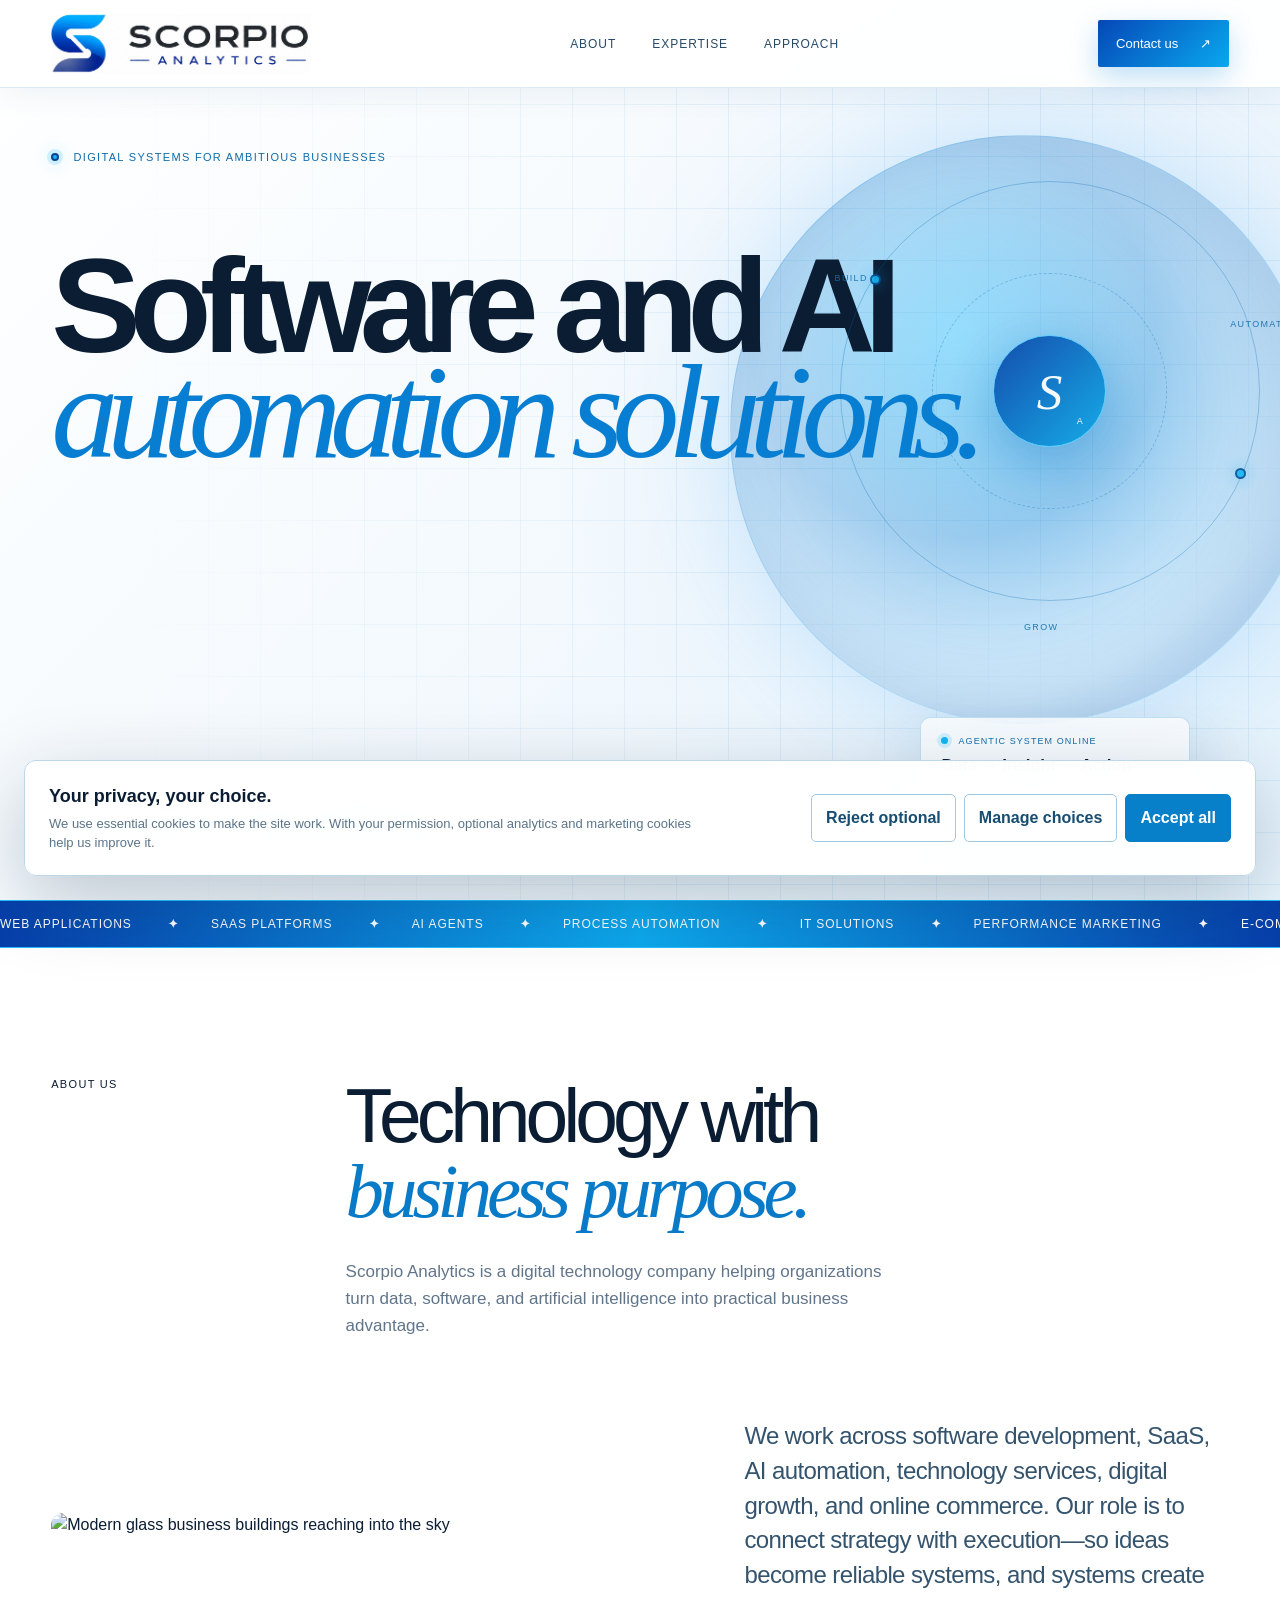
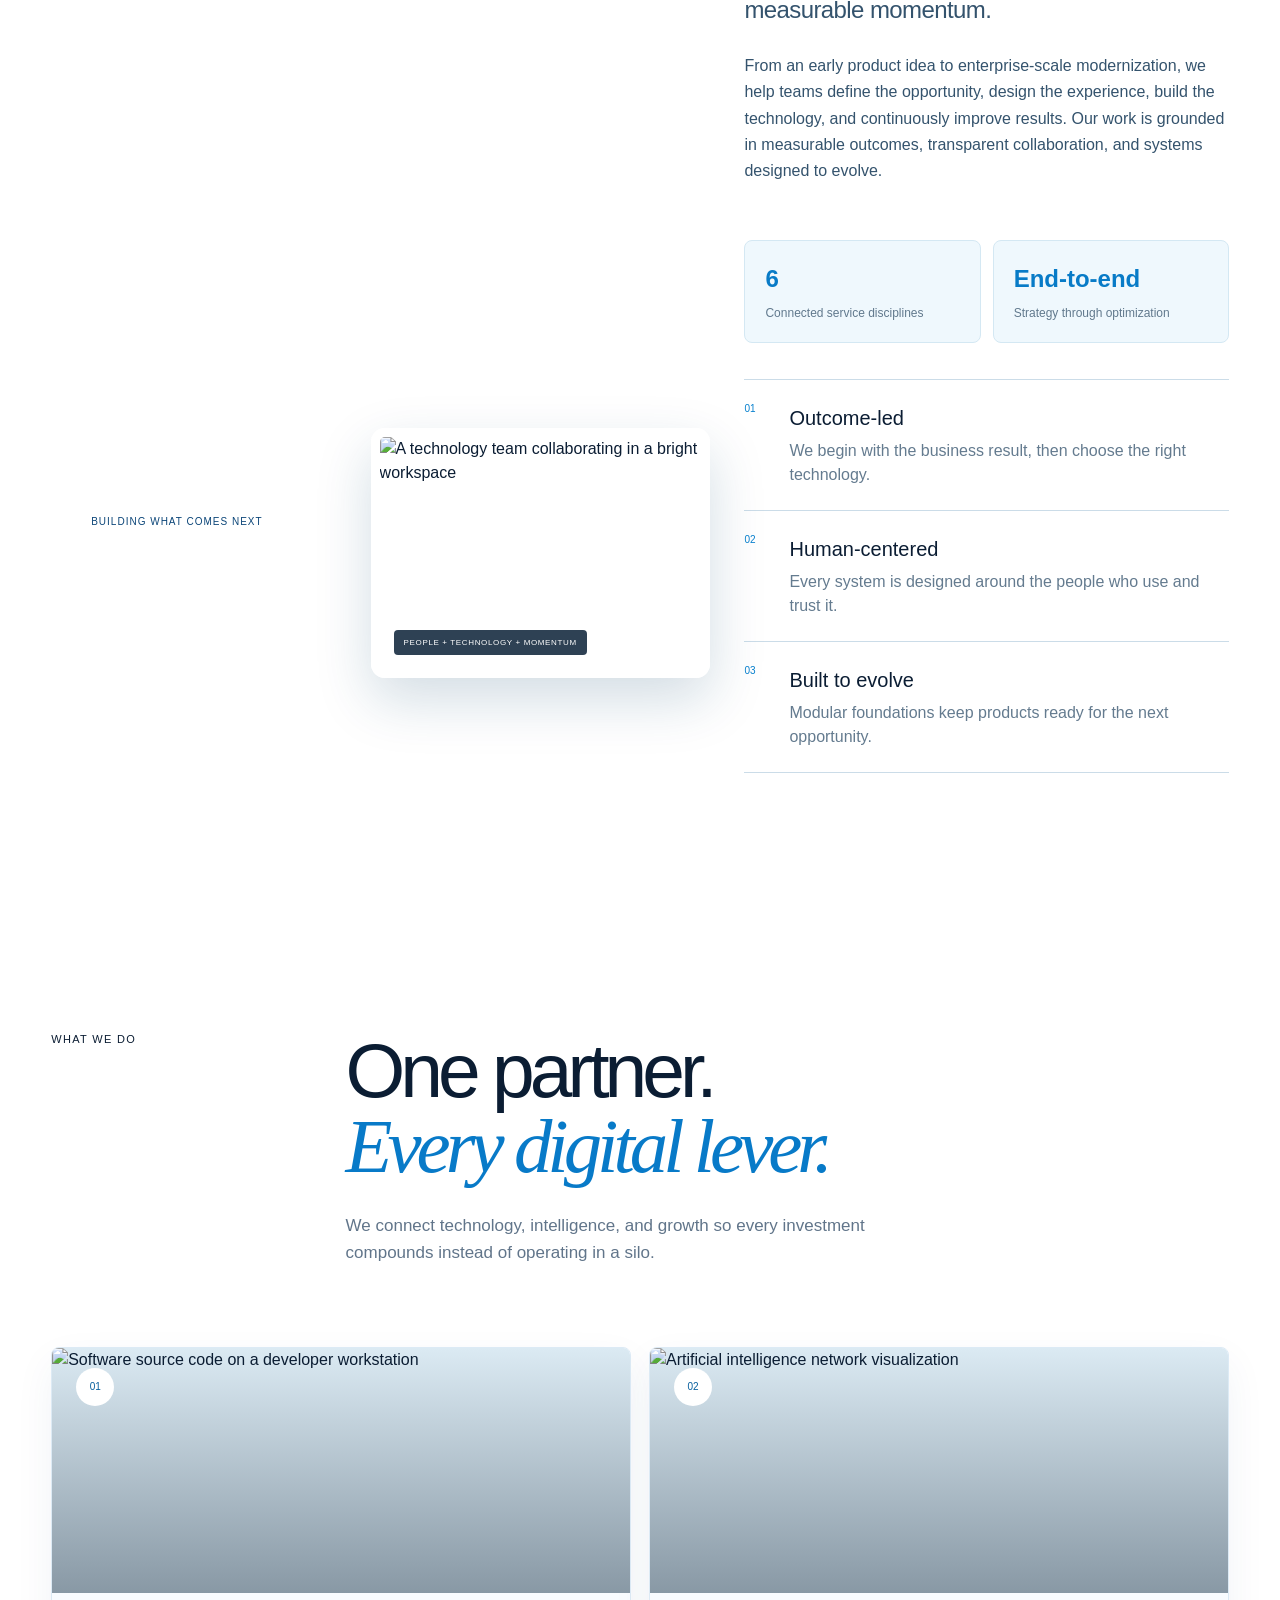
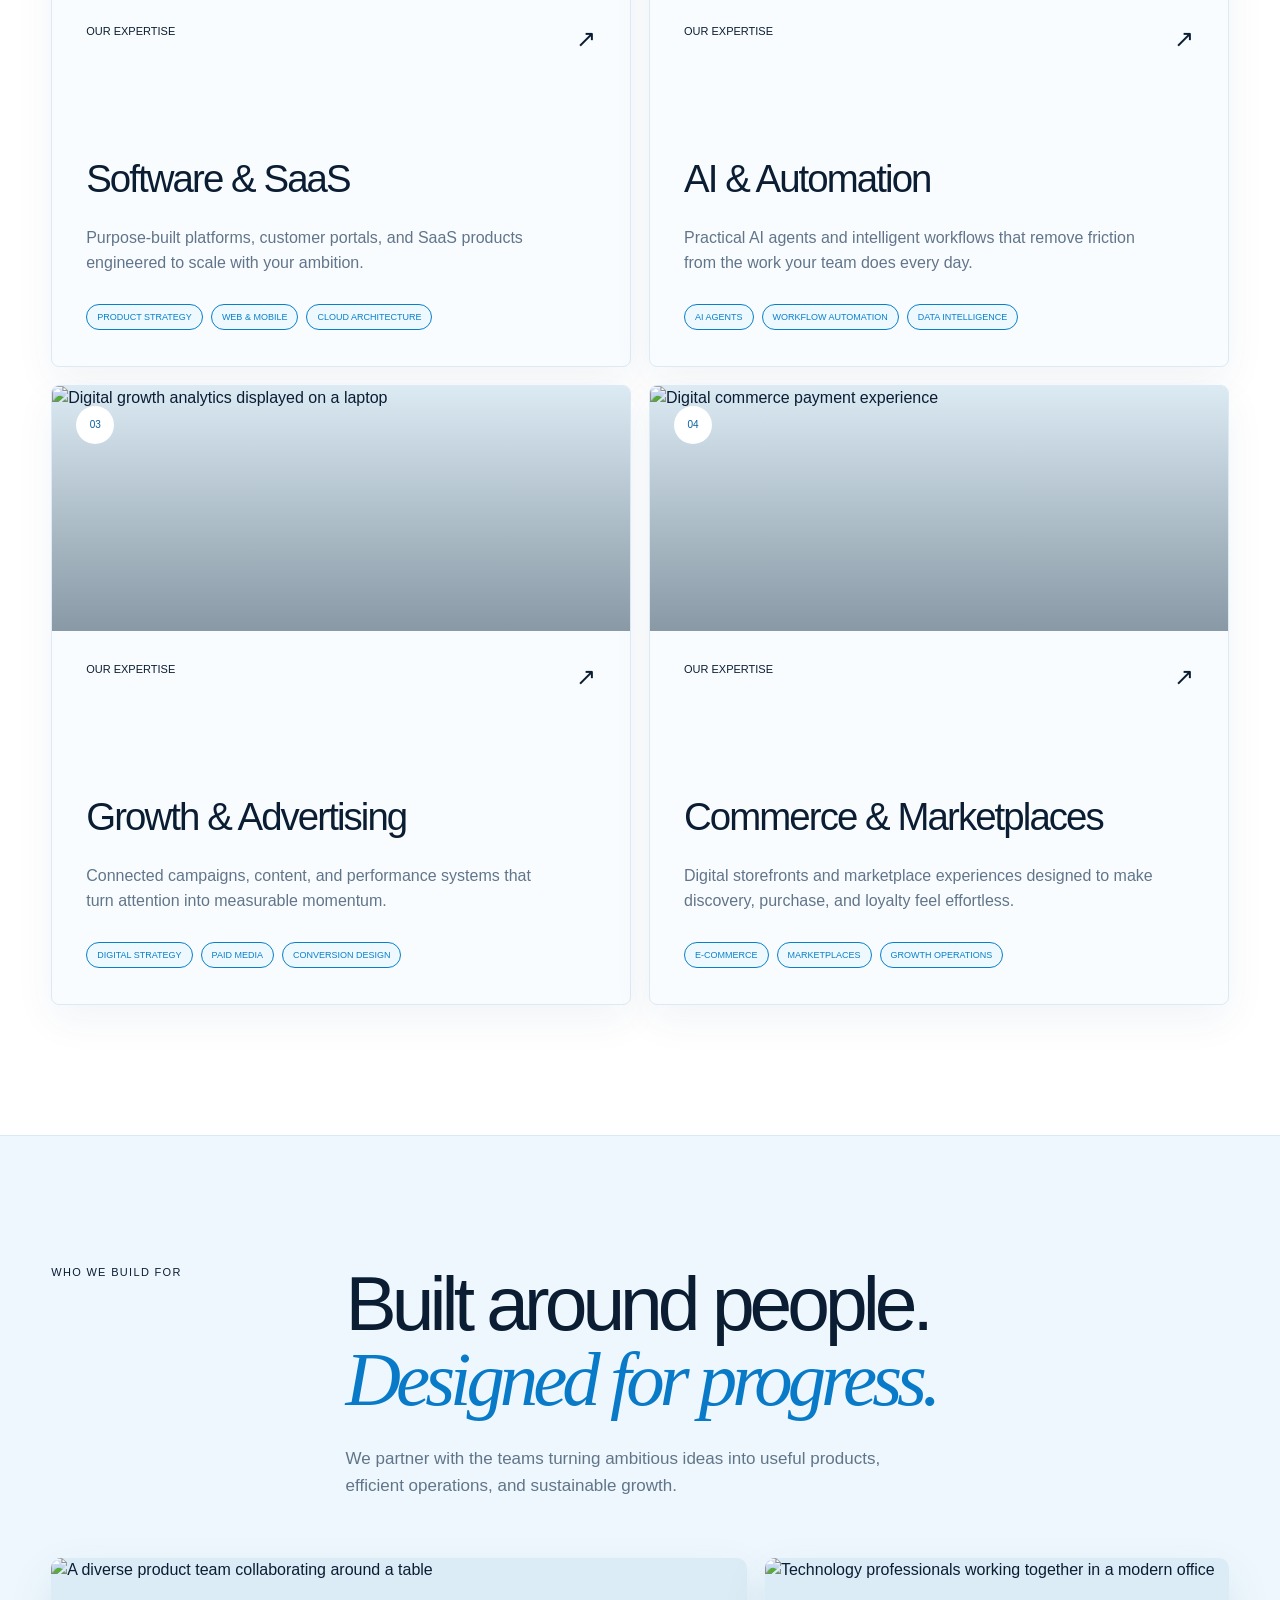
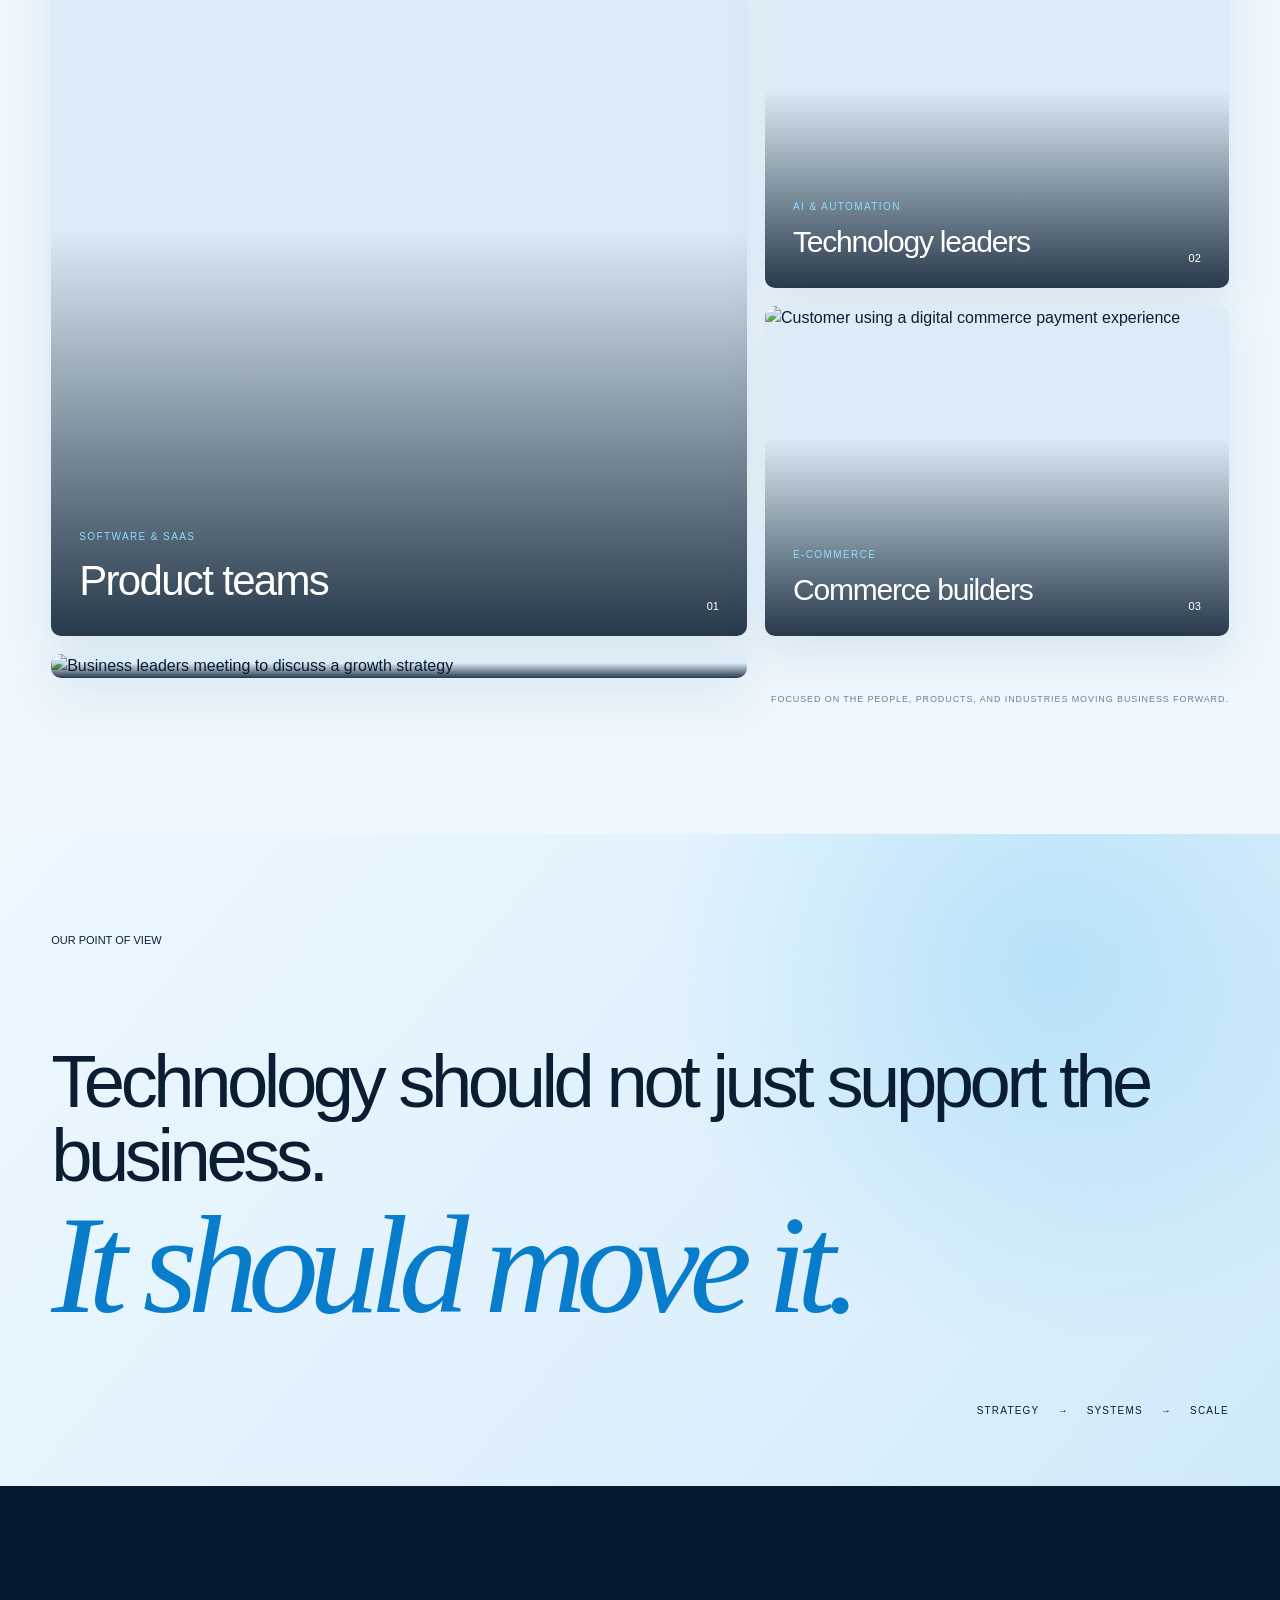
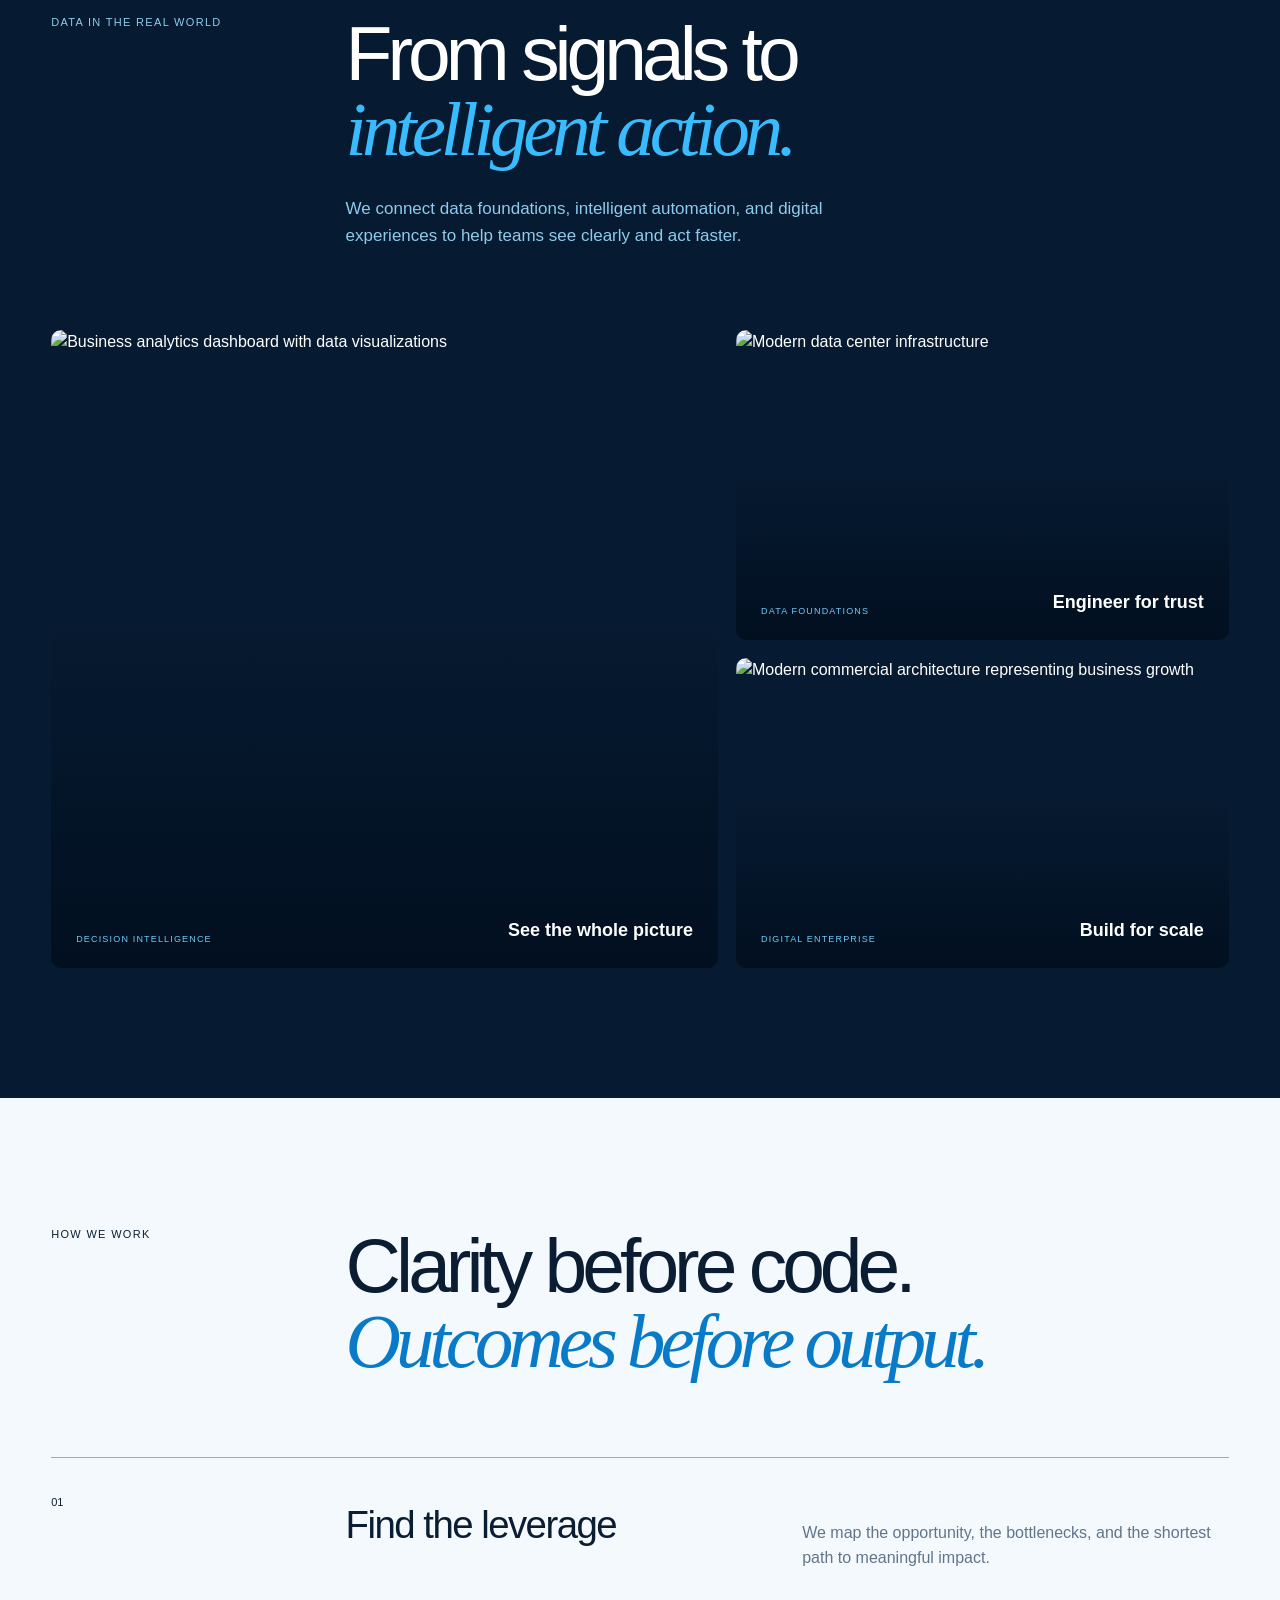
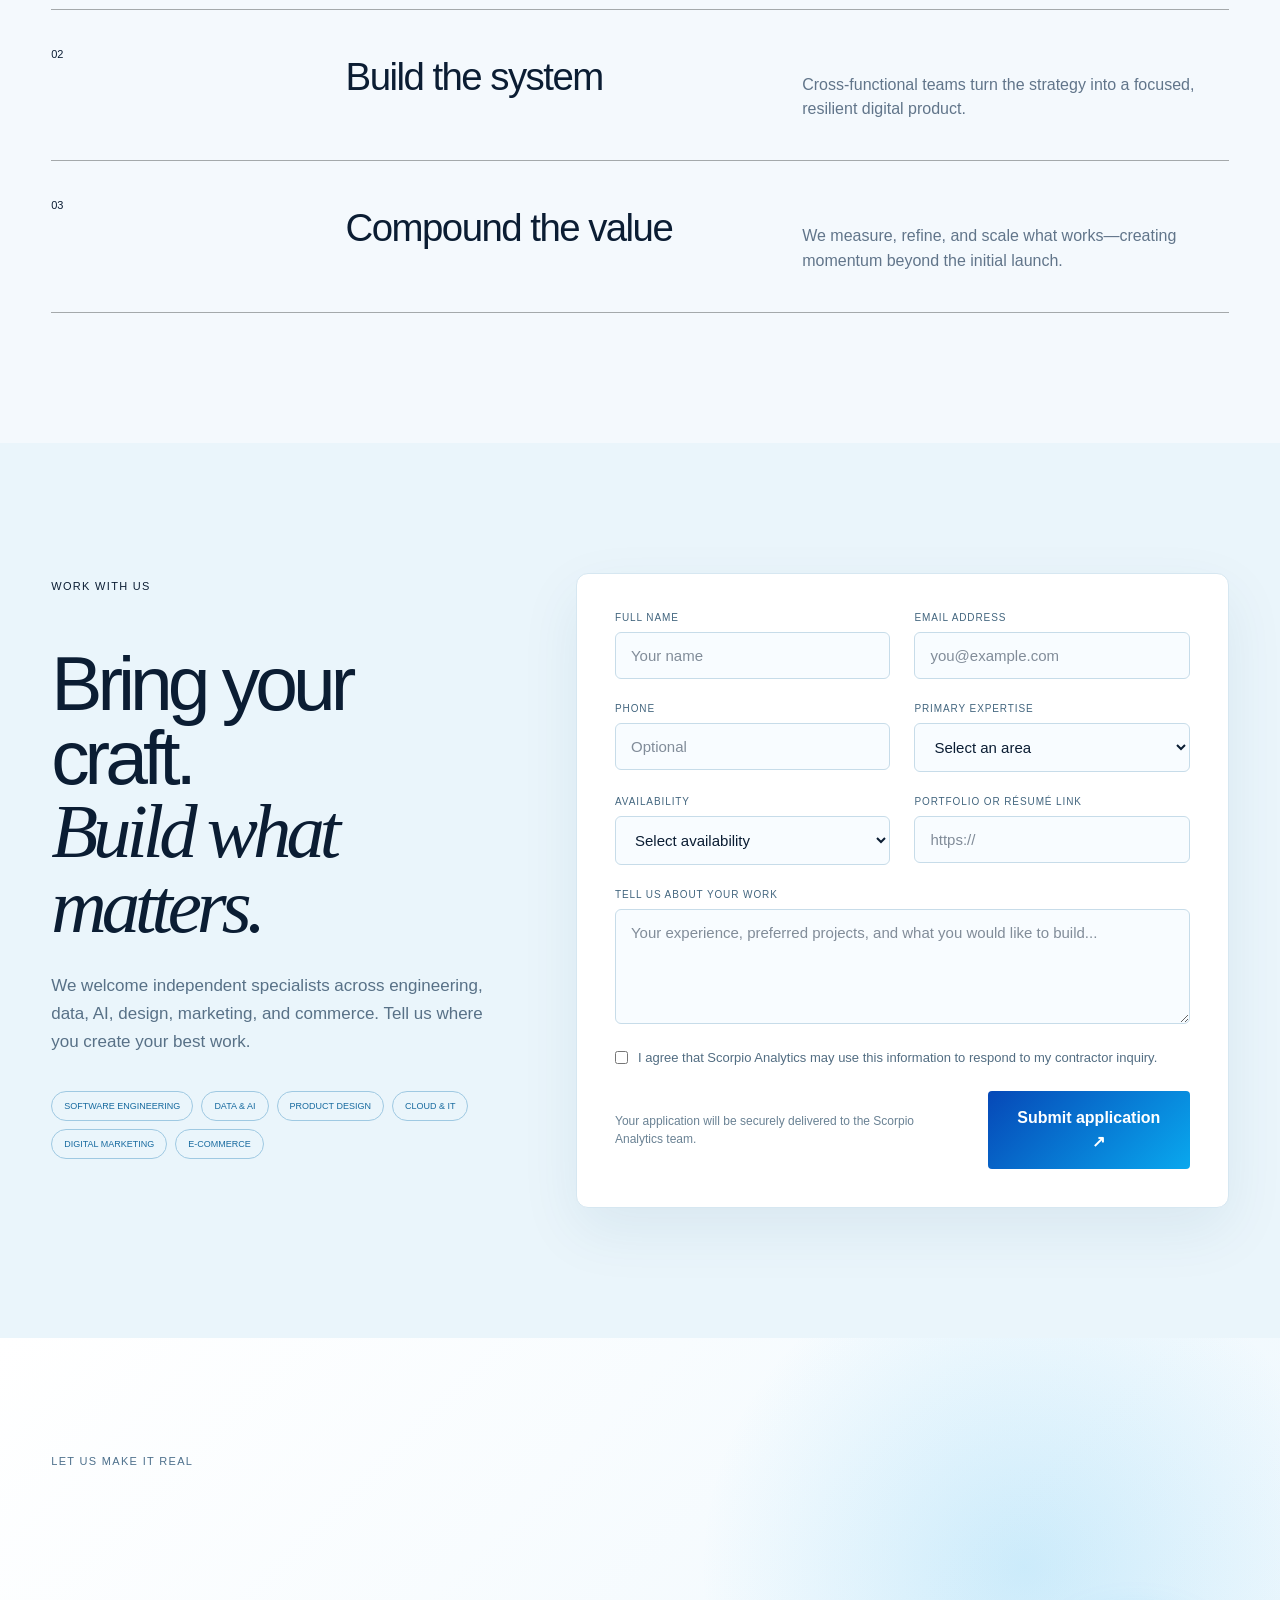
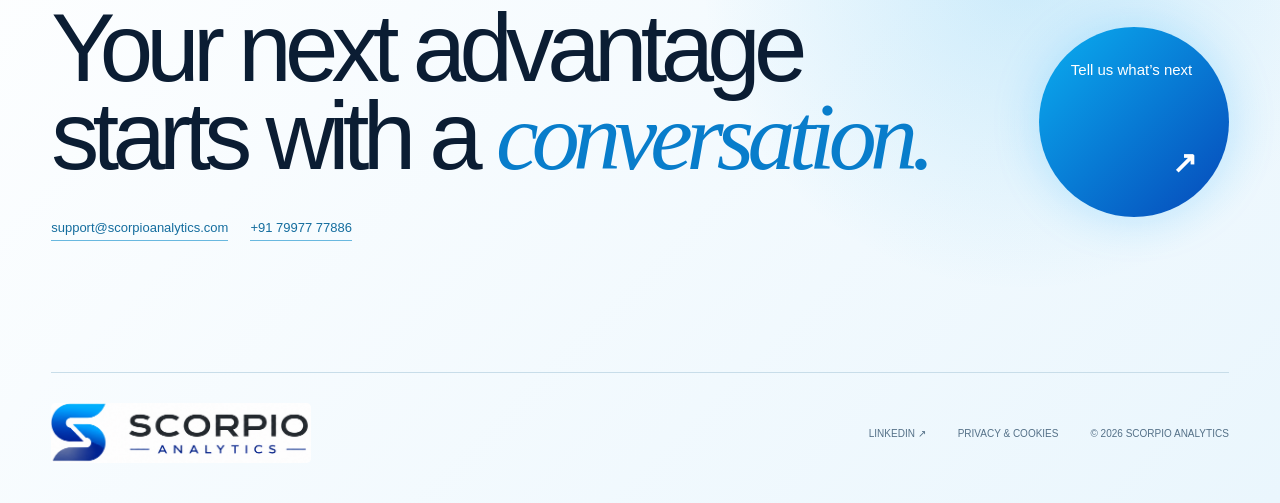
==== commit e186a662: "Add crawlable service pages and technical SEO" ====
--- a/docs/index.html
+++ b/docs/index.html
@@ -1,4 +1,4 @@
-<!DOCTYPE html><html lang="en"><head><meta charSet="utf-8"/><meta name="viewport" content="width=device-width, initial-scale=1"/><link rel="preload" href="/scorpio-logo.png" as="image"/><link rel="preload" href="https://images.unsplash.com/photo-1486406146926-c627a92ad1ab?auto=format&amp;fit=crop&amp;w=1600&amp;q=84" as="image"/><link rel="preload" href="https://images.unsplash.com/photo-1522071820081-009f0129c71c?auto=format&amp;fit=crop&amp;w=1000&amp;q=82" as="image"/><link rel="preload" href="https://images.unsplash.com/photo-1551288049-bebda4e38f71?auto=format&amp;fit=crop&amp;w=1600&amp;q=84" as="image"/><link rel="preload" href="https://images.unsplash.com/photo-1558494949-ef010cbdcc31?auto=format&amp;fit=crop&amp;w=1200&amp;q=84" as="image"/><link rel="preload" href="https://images.unsplash.com/photo-1518005020951-eccb494ad742?auto=format&amp;fit=crop&amp;w=1200&amp;q=84" as="image"/><link rel="stylesheet" href="/assets/index-fb4gfSqN.css" data-rsc-css-href="/assets/index-fb4gfSqN.css" data-precedence="vite-rsc/importer-resources"/><title>Scorpio Analytics - Building What Comes Next</title><meta name="description" content="Software, AI automation, digital growth, and commerce solutions for ambitious businesses."/><meta property="og:title" content="Scorpio Analytics - Building What Comes Next"/><meta property="og:description" content="Software, AI, growth, and commerce solutions built as one connected business engine."/><meta property="og:type" content="website"/><meta name="twitter:card" content="summary_large_image"/><meta name="twitter:title" content="Scorpio Analytics - Building What Comes Next"/><meta name="twitter:description" content="Software, AI, growth, and commerce solutions built as one connected business engine."/><link rel="shortcut icon" href="/scorpio-logo.png"/><link rel="icon" href="/scorpio-logo.png"/><link rel="apple-touch-icon" href="/scorpio-logo.png"/>
+<!DOCTYPE html><html lang="en"><head><meta charSet="utf-8"/><meta name="viewport" content="width=device-width, initial-scale=1"/><link rel="preload" href="/scorpio-logo.png" as="image"/><link rel="preload" href="https://images.unsplash.com/photo-1486406146926-c627a92ad1ab?auto=format&amp;fit=crop&amp;w=1600&amp;q=84" as="image"/><link rel="preload" href="https://images.unsplash.com/photo-1522071820081-009f0129c71c?auto=format&amp;fit=crop&amp;w=1000&amp;q=82" as="image"/><link rel="preload" href="https://images.unsplash.com/photo-1551288049-bebda4e38f71?auto=format&amp;fit=crop&amp;w=1600&amp;q=84" as="image"/><link rel="preload" href="https://images.unsplash.com/photo-1558494949-ef010cbdcc31?auto=format&amp;fit=crop&amp;w=1200&amp;q=84" as="image"/><link rel="preload" href="https://images.unsplash.com/photo-1518005020951-eccb494ad742?auto=format&amp;fit=crop&amp;w=1200&amp;q=84" as="image"/><link rel="stylesheet" href="/assets/index-D-TR2U1t.css" data-rsc-css-href="/assets/index-D-TR2U1t.css" data-precedence="vite-rsc/importer-resources"/><title>Scorpio Analytics | Software, AI Automation &amp; Digital Solutions</title><meta name="description" content="Scorpio Analytics builds software, SaaS products, AI automation, data solutions, digital growth systems, and e-commerce experiences for ambitious businesses."/><meta name="robots" content="index, follow"/><meta name="googlebot" content="index, follow, max-image-preview:large, max-snippet:-1, max-video-preview:-1"/><meta property="og:title" content="Scorpio Analytics | Building What Comes Next"/><meta property="og:description" content="Software, AI automation, data, digital growth, and commerce solutions built as one connected business engine."/><meta property="og:url" content="https://scorpioanalytics.com/"/><meta property="og:site_name" content="Scorpio Analytics"/><meta property="og:type" content="website"/><meta name="twitter:card" content="summary_large_image"/><meta name="twitter:title" content="Scorpio Analytics | Building What Comes Next"/><meta name="twitter:description" content="Software, AI automation, data, digital growth, and commerce solutions."/><link rel="shortcut icon" href="https://scorpioanalytics.com/scorpio-logo.png"/><link rel="icon" href="https://scorpioanalytics.com/scorpio-logo.png"/><link rel="apple-touch-icon" href="https://scorpioanalytics.com/scorpio-logo.png"/><link rel="canonical" href="https://scorpioanalytics.com/"/>
 <style data-vinext-fonts>/* cyrillic-ext */
 @font-face {
   font-family: 'Geist';
@@ -108,4 +108,4 @@
 
 .__variable_geist_mono_0u8v0x9 { --font-geist-mono: 'Geist Mono', sans-serif; }
 </style>
-</head><body class="__variable_geist_15243yi __variable_geist_mono_0u8v0x9"><main><nav class="nav"><a class="brand" href="#top" aria-label="Scorpio Analytics home"><span class="logo-crop"><img src="/scorpio-logo.png" alt="Scorpio Analytics"/></span></a><div class="nav-links" aria-label="Primary navigation"><a href="#about">About</a><a href="#services">Expertise</a><a href="#approach">Approach</a><a href="#contractors">Contractors</a></div><a class="nav-cta" href="#contact">Contact us <span>↗</span></a></nav><section class="hero" id="top"><div class="hero-kicker"><span class="pulse"></span> Digital systems for ambitious businesses</div><h1>We build what<br/><em>comes next.</em></h1><div class="hero-bottom"><p>Software, AI, growth, and commerce—designed as one connected engine for what your business becomes next.</p><a class="circle-link" href="#services" aria-label="Explore our expertise">↓</a></div><div class="agent-console" aria-label="Live agentic capabilities"><span class="agent-status"><i></i> AGENTIC SYSTEM ONLINE</span><strong data-agent-text="true">Observe → Reason → Act</strong><small>Human-led. AI-accelerated.</small></div><div class="orbit" aria-hidden="true"><div class="orbit-ring ring-one"></div><div class="orbit-ring ring-two"></div><div class="orbit-core">S<span>A</span></div><span class="orbit-label label-one">BUILD</span><span class="orbit-label label-two">AUTOMATE</span><span class="orbit-label label-three">GROW</span></div></section><section class="signal-strip" aria-label="Capabilities"><div class="signal-track"><span>Web applications<!-- --> <b>✦</b></span><span>SaaS platforms<!-- --> <b>✦</b></span><span>AI agents<!-- --> <b>✦</b></span><span>Process automation<!-- --> <b>✦</b></span><span>IT solutions<!-- --> <b>✦</b></span><span>Performance marketing<!-- --> <b>✦</b></span><span>E-commerce<!-- --> <b>✦</b></span><span>Analytics<!-- --> <b>✦</b></span><span>Web applications<!-- --> <b>✦</b></span><span>SaaS platforms<!-- --> <b>✦</b></span><span>AI agents<!-- --> <b>✦</b></span><span>Process automation<!-- --> <b>✦</b></span><span>IT solutions<!-- --> <b>✦</b></span><span>Performance marketing<!-- --> <b>✦</b></span><span>E-commerce<!-- --> <b>✦</b></span><span>Analytics<!-- --> <b>✦</b></span></div></section><section class="about section" id="about"><div class="section-intro"><span class="eyebrow">01 / About us</span><div><h2>Technology with<br/><i>business purpose.</i></h2><p>Scorpio Analytics is a digital technology company helping organizations turn data, software, and artificial intelligence into practical business advantage.</p></div></div><div class="about-layout"><div class="about-visuals"><div class="about-image reveal"><img src="https://images.unsplash.com/photo-1486406146926-c627a92ad1ab?auto=format&amp;fit=crop&amp;w=1600&amp;q=84" alt="Modern glass business buildings reaching into the sky"/><div class="image-chip">Building what comes next</div></div><div class="about-secondary reveal"><img src="https://images.unsplash.com/photo-1522071820081-009f0129c71c?auto=format&amp;fit=crop&amp;w=1000&amp;q=82" alt="A technology team collaborating in a bright workspace"/><span>People + technology + momentum</span></div></div><div class="about-copy"><p>We work across software development, SaaS, AI automation, technology services, digital growth, and online commerce. Our role is to connect strategy with execution—so ideas become reliable systems, and systems create measurable momentum.</p><p class="about-detail">From an early product idea to enterprise-scale modernization, we help teams define the opportunity, design the experience, build the technology, and continuously improve results. Our work is grounded in measurable outcomes, transparent collaboration, and systems designed to evolve.</p><div class="about-stats"><div><b>6</b><span>Connected service disciplines</span></div><div><b>End-to-end</b><span>Strategy through optimization</span></div></div><div class="about-principles"><article><b>01</b><h3>Outcome-led</h3><p>We begin with the business result, then choose the right technology.</p></article><article><b>02</b><h3>Human-centered</h3><p>Every system is designed around the people who use and trust it.</p></article><article><b>03</b><h3>Built to evolve</h3><p>Modular foundations keep products ready for the next opportunity.</p></article></div></div></div></section>    <section class="services section" id="services"><div class="section-intro"><span class="eyebrow">02 / What we do</span><div><h2>One partner.<br/><i>Every digital lever.</i></h2><p>We connect technology, intelligence, and growth so every investment compounds instead of operating in a silo.</p></div></div><div class="service-grid"><a class="service-card" href="mailto:support@scorpioanalytics.com?subject=Scorpio%20Analytics%20enquiry%20-%20Software%20%26%20SaaS" aria-label="Email Scorpio Analytics about Software &amp; SaaS"><div class="service-image"><img src="https://images.unsplash.com/photo-1555066931-4365d14bab8c?auto=format&amp;fit=crop&amp;w=1000&amp;q=82" alt="Software source code on a developer workstation" loading="lazy"/><span>01</span></div><div class="service-body"><div class="card-top"><span>OUR EXPERTISE</span><span class="card-arrow">↗</span></div><h3>Software &amp; SaaS</h3><p>Purpose-built platforms, customer portals, and SaaS products engineered to scale with your ambition.</p><div class="tags"><span>Product strategy</span><span>Web &amp; mobile</span><span>Cloud architecture</span></div></div></a><a class="service-card" href="mailto:support@scorpioanalytics.com?subject=Scorpio%20Analytics%20enquiry%20-%20AI%20%26%20Automation" aria-label="Email Scorpio Analytics about AI &amp; Automation"><div class="service-image"><img src="https://images.unsplash.com/photo-1677442136019-21780ecad995?auto=format&amp;fit=crop&amp;w=1000&amp;q=82" alt="Artificial intelligence network visualization" loading="lazy"/><span>02</span></div><div class="service-body"><div class="card-top"><span>OUR EXPERTISE</span><span class="card-arrow">↗</span></div><h3>AI &amp; Automation</h3><p>Practical AI agents and intelligent workflows that remove friction from the work your team does every day.</p><div class="tags"><span>AI agents</span><span>Workflow automation</span><span>Data intelligence</span></div></div></a><a class="service-card" href="mailto:support@scorpioanalytics.com?subject=Scorpio%20Analytics%20enquiry%20-%20Growth%20%26%20Advertising" aria-label="Email Scorpio Analytics about Growth &amp; Advertising"><div class="service-image"><img src="https://images.unsplash.com/photo-1460925895917-afdab827c52f?auto=format&amp;fit=crop&amp;w=1000&amp;q=82" alt="Digital growth analytics displayed on a laptop" loading="lazy"/><span>03</span></div><div class="service-body"><div class="card-top"><span>OUR EXPERTISE</span><span class="card-arrow">↗</span></div><h3>Growth &amp; Advertising</h3><p>Connected campaigns, content, and performance systems that turn attention into measurable momentum.</p><div class="tags"><span>Digital strategy</span><span>Paid media</span><span>Conversion design</span></div></div></a><a class="service-card" href="mailto:support@scorpioanalytics.com?subject=Scorpio%20Analytics%20enquiry%20-%20Commerce%20%26%20Marketplaces" aria-label="Email Scorpio Analytics about Commerce &amp; Marketplaces"><div class="service-image"><img src="https://images.unsplash.com/photo-1556742049-0cfed4f6a45d?auto=format&amp;fit=crop&amp;w=1000&amp;q=82" alt="Digital commerce payment experience" loading="lazy"/><span>04</span></div><div class="service-body"><div class="card-top"><span>OUR EXPERTISE</span><span class="card-arrow">↗</span></div><h3>Commerce &amp; Marketplaces</h3><p>Digital storefronts and marketplace experiences designed to make discovery, purchase, and loyalty feel effortless.</p><div class="tags"><span>E-commerce</span><span>Marketplaces</span><span>Growth operations</span></div></div></a></div></section><section class="client-gallery section" id="clients"><div class="section-intro gallery-intro"><span class="eyebrow">03 / Who we build for</span><div><h2>Built around people.<br/><i>Designed for progress.</i></h2><p>We partner with the teams turning ambitious ideas into useful products, efficient operations, and sustainable growth.</p></div></div><div class="client-grid"><a class="client-image card-1" href="#contact" aria-label="Discuss solutions for Product teams"><img src="https://images.unsplash.com/photo-1521737711867-e3b97375f902?auto=format&amp;fit=crop&amp;w=1200&amp;q=82" alt="A diverse product team collaborating around a table" loading="lazy"/><div class="client-caption"><span>Software &amp; SaaS</span><h3>Product teams</h3><b>0<!-- -->1</b></div></a><a class="client-image card-2" href="#contact" aria-label="Discuss solutions for Technology leaders"><img src="https://images.unsplash.com/photo-1551434678-e076c223a692?auto=format&amp;fit=crop&amp;w=1200&amp;q=82" alt="Technology professionals working together in a modern office" loading="lazy"/><div class="client-caption"><span>AI &amp; Automation</span><h3>Technology leaders</h3><b>0<!-- -->2</b></div></a><a class="client-image card-3" href="#contact" aria-label="Discuss solutions for Commerce builders"><img src="https://images.unsplash.com/photo-1556742049-0cfed4f6a45d?auto=format&amp;fit=crop&amp;w=1200&amp;q=82" alt="Customer using a digital commerce payment experience" loading="lazy"/><div class="client-caption"><span>E-commerce</span><h3>Commerce builders</h3><b>0<!-- -->3</b></div></a><a class="client-image card-4" href="#contact" aria-label="Discuss solutions for Growth partners"><img src="https://images.unsplash.com/photo-1556761175-b413da4baf72?auto=format&amp;fit=crop&amp;w=1200&amp;q=82" alt="Business leaders meeting to discuss a growth strategy" loading="lazy"/><div class="client-caption"><span>Digital growth</span><h3>Growth partners</h3><b>0<!-- -->4</b></div></a></div><p class="image-note">Focused on the people, products, and industries moving business forward.</p></section><section class="manifesto"><div class="manifesto-number">04 / OUR POINT OF VIEW</div><p>Technology should not just support the business.</p><h2>It should move it.</h2><div class="manifesto-note"><span>STRATEGY</span><i>→</i><span>SYSTEMS</span><i>→</i><span>SCALE</span></div></section><section class="data-world section"><div class="section-intro"><span class="eyebrow">05 / Data in the real world</span><div><h2>From signals to<br/><i>intelligent action.</i></h2><p>We connect data foundations, intelligent automation, and digital experiences to help teams see clearly and act faster.</p></div></div><div class="data-mosaic"><figure class="data-shot data-wide reveal"><img src="https://images.unsplash.com/photo-1551288049-bebda4e38f71?auto=format&amp;fit=crop&amp;w=1600&amp;q=84" alt="Business analytics dashboard with data visualizations"/><figcaption><span>Decision intelligence</span><b>See the whole picture</b></figcaption></figure><figure class="data-shot reveal"><img src="https://images.unsplash.com/photo-1558494949-ef010cbdcc31?auto=format&amp;fit=crop&amp;w=1200&amp;q=84" alt="Modern data center infrastructure"/><figcaption><span>Data foundations</span><b>Engineer for trust</b></figcaption></figure><figure class="data-shot reveal"><img src="https://images.unsplash.com/photo-1518005020951-eccb494ad742?auto=format&amp;fit=crop&amp;w=1200&amp;q=84" alt="Modern commercial architecture representing business growth"/><figcaption><span>Digital enterprise</span><b>Build for scale</b></figcaption></figure></div></section>    <section class="approach section" id="approach"><div class="section-intro approach-intro"><span class="eyebrow">06 / How we work</span><div><h2>Clarity before code.<br/><i>Outcomes before output.</i></h2></div></div><div class="steps"><article><span>01</span><div><h3>Find the leverage</h3><p>We map the opportunity, the bottlenecks, and the shortest path to meaningful impact.</p></div></article><article><span>02</span><div><h3>Build the system</h3><p>Cross-functional teams turn the strategy into a focused, resilient digital product.</p></div></article><article><span>03</span><div><h3>Compound the value</h3><p>We measure, refine, and scale what works—creating momentum beyond the initial launch.</p></div></article></div></section><section class="contractors section" id="contractors"><div class="contractor-intro"><span class="eyebrow">07 / Work with us</span><h2>Bring your craft.<br/><i>Build what matters.</i></h2><p>We welcome independent specialists across engineering, data, AI, design, marketing, and commerce. Tell us where you create your best work.</p><div class="talent-tags"><span>Software engineering</span><span>Data &amp; AI</span><span>Product design</span><span>Cloud &amp; IT</span><span>Digital marketing</span><span>E-commerce</span></div></div><form class="contractor-form" id="contractor-form" action="https://formsubmit.co/support@scorpioanalytics.com" method="POST"><input type="hidden" name="_subject" value="New contractor application - Scorpio Analytics"/><input type="hidden" name="_template" value="table"/><input type="hidden" name="_next" value="https://scorpioanalytics.com/?submitted=contractor#contractors"/><input type="hidden" name="_url" value="https://scorpioanalytics.com/#contractors"/><input type="text" class="honey-field" tabindex="-1" autoComplete="off" name="_honey"/><div class="field"><label for="contractor-name">Full name</label><input id="contractor-name" type="text" autoComplete="name" required="" placeholder="Your name" name="name"/></div><div class="field"><label for="contractor-email">Email address</label><input id="contractor-email" type="email" autoComplete="email" required="" placeholder="you@example.com" name="email"/></div><div class="field"><label for="contractor-phone">Phone</label><input id="contractor-phone" type="tel" autoComplete="tel" placeholder="Optional" name="phone"/></div><div class="field"><label for="contractor-skill">Primary expertise</label><select id="contractor-skill" name="expertise" required=""><option value="" disabled="" selected="">Select an area</option><option>Software engineering</option><option>Data &amp; AI</option><option>Product design</option><option>Cloud &amp; IT</option><option>Digital marketing</option><option>E-commerce</option><option>Other</option></select></div><div class="field"><label for="contractor-availability">Availability</label><select id="contractor-availability" name="availability" required=""><option value="" disabled="" selected="">Select availability</option><option>Immediately</option><option>Within 2 weeks</option><option>Within 1 month</option><option>Future opportunities</option></select></div><div class="field"><label for="contractor-portfolio">Portfolio or résumé link</label><input id="contractor-portfolio" type="url" placeholder="https://" name="portfolio"/></div><div class="field field-wide"><label for="contractor-message">Tell us about your work</label><textarea id="contractor-message" name="message" rows="5" required="" placeholder="Your experience, preferred projects, and what you would like to build..."></textarea></div><label class="consent field-wide"><input type="checkbox" required="" name="consent"/><span>I agree that Scorpio Analytics may use this information to respond to my contractor inquiry.</span></label><div class="form-footer field-wide"><p>Your application will be securely delivered to the Scorpio Analytics team.</p><button type="submit">Submit application <span>↗</span></button></div></form></section>    <section class="contact" id="contact"><span class="eyebrow light">08 / Let us make it real</span><div class="contact-content"><div><h2>Your next advantage<br/>starts with a <i>conversation.</i></h2><div class="contact-details"><a href="mailto:support@scorpioanalytics.com">support@scorpioanalytics.com</a><a href="tel:+917997777886">+91 79977 77886</a></div></div><a class="contact-button" href="mailto:support@scorpioanalytics.com"><span>Tell us what’s next</span><b>↗</b></a></div><footer><a class="brand footer-brand" href="#top"><span class="logo-crop footer-logo"><img src="/scorpio-logo.png" alt="Scorpio Analytics"/></span></a><div class="footer-meta"><a href="https://www.linkedin.com/company/142884752/" target="_blank" rel="noreferrer">LinkedIn ↗</a><button type="button" class="privacy-link" data-open-privacy="true">Privacy &amp; cookies</button><span>© <!-- -->2026<!-- --> Scorpio Analytics</span></div></footer></section><div class="cookie-banner" id="cookie-banner" role="dialog" aria-label="Cookie preferences" hidden=""><div><strong>Your privacy, your choice.</strong><p>We use essential cookies to make the site work. With your permission, optional analytics and marketing cookies help us improve it.</p></div><div class="cookie-actions"><button type="button" data-cookie="reject">Reject optional</button><button type="button" data-cookie="manage">Manage choices</button><button type="button" class="primary" data-cookie="accept">Accept all</button></div></div><div class="privacy-modal" id="cookie-settings" role="dialog" aria-modal="true" aria-labelledby="cookie-title" hidden=""><div class="modal-card"><button class="modal-close" type="button" data-modal-close="true" aria-label="Close">×</button><span class="eyebrow">Privacy controls</span><h2 id="cookie-title">Cookie preferences</h2><p>Choose which optional cookies Scorpio Analytics may use on this device.</p><label class="preference-row"><span><b>Essential</b><small>Required for security and saved preferences.</small></span><input type="checkbox" disabled="" checked=""/></label><label class="preference-row"><span><b>Analytics</b><small>Helps us understand how the website is used.</small></span><input id="cookie-analytics" type="checkbox"/></label><label class="preference-row"><span><b>Marketing</b><small>Supports relevant campaign measurement.</small></span><input id="cookie-marketing" type="checkbox"/></label><button class="save-preferences" type="button" data-cookie="save">Save preferences</button></div></div><div class="privacy-modal" id="privacy-notice" role="dialog" aria-modal="true" aria-labelledby="privacy-title" hidden=""><div class="modal-card privacy-copy"><button class="modal-close" type="button" data-modal-close="true" aria-label="Close">×</button><span class="eyebrow">Privacy notice</span><h2 id="privacy-title">How we handle information</h2><p>Scorpio Analytics collects only the information you choose to provide through contact and contractor inquiries. It is used to respond to your request, evaluate potential working relationships, and operate this website.</p><p>We do not sell personal information. Contractor form details are submitted through FormSubmit and delivered to our company inbox. FormSubmit processes this information on our behalf. Optional cookie choices are stored locally on your device.</p><p>For privacy questions or requests concerning your information, contact support@scorpioanalytics.com.</p></div></div>  </main><script src="/site.js" defer></script></body></html>+<script type="application/ld+json">{"@context":"https://schema.org","@type":"Organization","name":"Scorpio Analytics","url":"https://scorpioanalytics.com/","logo":"https://scorpioanalytics.com/scorpio-logo.png","email":"support@scorpioanalytics.com","telephone":"+91 7997777886","sameAs":["https://www.linkedin.com/company/142884752/"]}</script></head><body class="__variable_geist_15243yi __variable_geist_mono_0u8v0x9"><main><nav class="nav"><a class="brand" href="#top" aria-label="Scorpio Analytics home"><span class="logo-crop"><img src="/scorpio-logo.png" alt="Scorpio Analytics"/></span></a><div class="nav-links" aria-label="Primary navigation"><a href="#about">About</a><a href="#services">Expertise</a><a href="#approach">Approach</a></div><a class="nav-cta" href="#contact">Contact us <span>↗</span></a></nav><section class="hero" id="top"><div class="hero-kicker"><span class="pulse"></span> Digital systems for ambitious businesses</div><h1>Software and AI<br/><em>automation solutions.</em></h1><div class="hero-bottom"><p>Software, AI, growth, and commerce—designed as one connected engine for what your business becomes next.</p><a class="circle-link" href="#services" aria-label="Explore our expertise">↓</a></div><div class="agent-console" aria-label="Live agentic capabilities"><span class="agent-status"><i></i> AGENTIC SYSTEM ONLINE</span><strong data-agent-text="true">Observe → Reason → Act</strong><small>Human-led. AI-accelerated.</small></div><div class="orbit" aria-hidden="true"><div class="orbit-ring ring-one"></div><div class="orbit-ring ring-two"></div><div class="orbit-core">S<span>A</span></div><span class="orbit-label label-one">BUILD</span><span class="orbit-label label-two">AUTOMATE</span><span class="orbit-label label-three">GROW</span></div></section><section class="signal-strip" aria-label="Capabilities"><div class="signal-track"><span>Web applications<!-- --> <b>✦</b></span><span>SaaS platforms<!-- --> <b>✦</b></span><span>AI agents<!-- --> <b>✦</b></span><span>Process automation<!-- --> <b>✦</b></span><span>IT solutions<!-- --> <b>✦</b></span><span>Performance marketing<!-- --> <b>✦</b></span><span>E-commerce<!-- --> <b>✦</b></span><span>Analytics<!-- --> <b>✦</b></span><span>Web applications<!-- --> <b>✦</b></span><span>SaaS platforms<!-- --> <b>✦</b></span><span>AI agents<!-- --> <b>✦</b></span><span>Process automation<!-- --> <b>✦</b></span><span>IT solutions<!-- --> <b>✦</b></span><span>Performance marketing<!-- --> <b>✦</b></span><span>E-commerce<!-- --> <b>✦</b></span><span>Analytics<!-- --> <b>✦</b></span></div></section><section class="about section" id="about"><div class="section-intro"><span class="eyebrow">About us</span><div><h2>Technology with<br/><i>business purpose.</i></h2><p>Scorpio Analytics is a digital technology company helping organizations turn data, software, and artificial intelligence into practical business advantage.</p></div></div><div class="about-layout"><div class="about-visuals"><div class="about-image reveal"><img src="https://images.unsplash.com/photo-1486406146926-c627a92ad1ab?auto=format&amp;fit=crop&amp;w=1600&amp;q=84" alt="Modern glass business buildings reaching into the sky"/><div class="image-chip">Building what comes next</div></div><div class="about-secondary reveal"><img src="https://images.unsplash.com/photo-1522071820081-009f0129c71c?auto=format&amp;fit=crop&amp;w=1000&amp;q=82" alt="A technology team collaborating in a bright workspace"/><span>People + technology + momentum</span></div></div><div class="about-copy"><p>We work across software development, SaaS, AI automation, technology services, digital growth, and online commerce. Our role is to connect strategy with execution—so ideas become reliable systems, and systems create measurable momentum.</p><p class="about-detail">From an early product idea to enterprise-scale modernization, we help teams define the opportunity, design the experience, build the technology, and continuously improve results. Our work is grounded in measurable outcomes, transparent collaboration, and systems designed to evolve.</p><div class="about-stats"><div><b>6</b><span>Connected service disciplines</span></div><div><b>End-to-end</b><span>Strategy through optimization</span></div></div><div class="about-principles"><article><b>01</b><h3>Outcome-led</h3><p>We begin with the business result, then choose the right technology.</p></article><article><b>02</b><h3>Human-centered</h3><p>Every system is designed around the people who use and trust it.</p></article><article><b>03</b><h3>Built to evolve</h3><p>Modular foundations keep products ready for the next opportunity.</p></article></div></div></div></section>    <section class="services section" id="services"><div class="section-intro"><span class="eyebrow">What we do</span><div><h2>One partner.<br/><i>Every digital lever.</i></h2><p>We connect technology, intelligence, and growth so every investment compounds instead of operating in a silo.</p></div></div><div class="service-grid"><a class="service-card" href="/services/software-saas/" aria-label="Email Scorpio Analytics about Software &amp; SaaS"><div class="service-image"><img src="https://images.unsplash.com/photo-1555066931-4365d14bab8c?auto=format&amp;fit=crop&amp;w=1000&amp;q=82" alt="Software source code on a developer workstation" loading="lazy"/><span>01</span></div><div class="service-body"><div class="card-top"><span>OUR EXPERTISE</span><span class="card-arrow">↗</span></div><h3>Software &amp; SaaS</h3><p>Purpose-built platforms, customer portals, and SaaS products engineered to scale with your ambition.</p><div class="tags"><span>Product strategy</span><span>Web &amp; mobile</span><span>Cloud architecture</span></div></div></a><a class="service-card" href="/services/ai-automation/" aria-label="Email Scorpio Analytics about AI &amp; Automation"><div class="service-image"><img src="https://images.unsplash.com/photo-1677442136019-21780ecad995?auto=format&amp;fit=crop&amp;w=1000&amp;q=82" alt="Artificial intelligence network visualization" loading="lazy"/><span>02</span></div><div class="service-body"><div class="card-top"><span>OUR EXPERTISE</span><span class="card-arrow">↗</span></div><h3>AI &amp; Automation</h3><p>Practical AI agents and intelligent workflows that remove friction from the work your team does every day.</p><div class="tags"><span>AI agents</span><span>Workflow automation</span><span>Data intelligence</span></div></div></a><a class="service-card" href="/services/digital-growth/" aria-label="Email Scorpio Analytics about Growth &amp; Advertising"><div class="service-image"><img src="https://images.unsplash.com/photo-1460925895917-afdab827c52f?auto=format&amp;fit=crop&amp;w=1000&amp;q=82" alt="Digital growth analytics displayed on a laptop" loading="lazy"/><span>03</span></div><div class="service-body"><div class="card-top"><span>OUR EXPERTISE</span><span class="card-arrow">↗</span></div><h3>Growth &amp; Advertising</h3><p>Connected campaigns, content, and performance systems that turn attention into measurable momentum.</p><div class="tags"><span>Digital strategy</span><span>Paid media</span><span>Conversion design</span></div></div></a><a class="service-card" href="/services/ecommerce-marketplaces/" aria-label="Email Scorpio Analytics about Commerce &amp; Marketplaces"><div class="service-image"><img src="https://images.unsplash.com/photo-1556742049-0cfed4f6a45d?auto=format&amp;fit=crop&amp;w=1000&amp;q=82" alt="Digital commerce payment experience" loading="lazy"/><span>04</span></div><div class="service-body"><div class="card-top"><span>OUR EXPERTISE</span><span class="card-arrow">↗</span></div><h3>Commerce &amp; Marketplaces</h3><p>Digital storefronts and marketplace experiences designed to make discovery, purchase, and loyalty feel effortless.</p><div class="tags"><span>E-commerce</span><span>Marketplaces</span><span>Growth operations</span></div></div></a></div></section><section class="client-gallery section" id="clients"><div class="section-intro gallery-intro"><span class="eyebrow">Who we build for</span><div><h2>Built around people.<br/><i>Designed for progress.</i></h2><p>We partner with the teams turning ambitious ideas into useful products, efficient operations, and sustainable growth.</p></div></div><div class="client-grid"><a class="client-image card-1" href="#contact" aria-label="Discuss solutions for Product teams"><img src="https://images.unsplash.com/photo-1521737711867-e3b97375f902?auto=format&amp;fit=crop&amp;w=1200&amp;q=82" alt="A diverse product team collaborating around a table" loading="lazy"/><div class="client-caption"><span>Software &amp; SaaS</span><h3>Product teams</h3><b>0<!-- -->1</b></div></a><a class="client-image card-2" href="#contact" aria-label="Discuss solutions for Technology leaders"><img src="https://images.unsplash.com/photo-1551434678-e076c223a692?auto=format&amp;fit=crop&amp;w=1200&amp;q=82" alt="Technology professionals working together in a modern office" loading="lazy"/><div class="client-caption"><span>AI &amp; Automation</span><h3>Technology leaders</h3><b>0<!-- -->2</b></div></a><a class="client-image card-3" href="#contact" aria-label="Discuss solutions for Commerce builders"><img src="https://images.unsplash.com/photo-1556742049-0cfed4f6a45d?auto=format&amp;fit=crop&amp;w=1200&amp;q=82" alt="Customer using a digital commerce payment experience" loading="lazy"/><div class="client-caption"><span>E-commerce</span><h3>Commerce builders</h3><b>0<!-- -->3</b></div></a><a class="client-image card-4" href="#contact" aria-label="Discuss solutions for Growth partners"><img src="https://images.unsplash.com/photo-1556761175-b413da4baf72?auto=format&amp;fit=crop&amp;w=1200&amp;q=82" alt="Business leaders meeting to discuss a growth strategy" loading="lazy"/><div class="client-caption"><span>Digital growth</span><h3>Growth partners</h3><b>0<!-- -->4</b></div></a></div><p class="image-note">Focused on the people, products, and industries moving business forward.</p></section><section class="manifesto"><div class="manifesto-number">OUR POINT OF VIEW</div><p>Technology should not just support the business.</p><h2>It should move it.</h2><div class="manifesto-note"><span>STRATEGY</span><i>→</i><span>SYSTEMS</span><i>→</i><span>SCALE</span></div></section><section class="data-world section"><div class="section-intro"><span class="eyebrow">Data in the real world</span><div><h2>From signals to<br/><i>intelligent action.</i></h2><p>We connect data foundations, intelligent automation, and digital experiences to help teams see clearly and act faster.</p></div></div><div class="data-mosaic"><figure class="data-shot data-wide reveal"><img src="https://images.unsplash.com/photo-1551288049-bebda4e38f71?auto=format&amp;fit=crop&amp;w=1600&amp;q=84" alt="Business analytics dashboard with data visualizations"/><figcaption><span>Decision intelligence</span><b>See the whole picture</b></figcaption></figure><figure class="data-shot reveal"><img src="https://images.unsplash.com/photo-1558494949-ef010cbdcc31?auto=format&amp;fit=crop&amp;w=1200&amp;q=84" alt="Modern data center infrastructure"/><figcaption><span>Data foundations</span><b>Engineer for trust</b></figcaption></figure><figure class="data-shot reveal"><img src="https://images.unsplash.com/photo-1518005020951-eccb494ad742?auto=format&amp;fit=crop&amp;w=1200&amp;q=84" alt="Modern commercial architecture representing business growth"/><figcaption><span>Digital enterprise</span><b>Build for scale</b></figcaption></figure></div></section>    <section class="approach section" id="approach"><div class="section-intro approach-intro"><span class="eyebrow">How we work</span><div><h2>Clarity before code.<br/><i>Outcomes before output.</i></h2></div></div><div class="steps"><article><span>01</span><div><h3>Find the leverage</h3><p>We map the opportunity, the bottlenecks, and the shortest path to meaningful impact.</p></div></article><article><span>02</span><div><h3>Build the system</h3><p>Cross-functional teams turn the strategy into a focused, resilient digital product.</p></div></article><article><span>03</span><div><h3>Compound the value</h3><p>We measure, refine, and scale what works—creating momentum beyond the initial launch.</p></div></article></div></section><section class="contractors section" id="contractors"><div class="contractor-intro"><span class="eyebrow">Work with us</span><h2>Bring your craft.<br/><i>Build what matters.</i></h2><p>We welcome independent specialists across engineering, data, AI, design, marketing, and commerce. Tell us where you create your best work.</p><div class="talent-tags"><span>Software engineering</span><span>Data &amp; AI</span><span>Product design</span><span>Cloud &amp; IT</span><span>Digital marketing</span><span>E-commerce</span></div></div><form class="contractor-form" id="contractor-form" action="https://formsubmit.co/support@scorpioanalytics.com" method="POST"><input type="hidden" name="_subject" value="New contractor application - Scorpio Analytics"/><input type="hidden" name="_template" value="table"/><input type="hidden" name="_next" value="https://scorpioanalytics.com/?submitted=contractor#contractors"/><input type="hidden" name="_url" value="https://scorpioanalytics.com/#contractors"/><input type="text" class="honey-field" tabindex="-1" autoComplete="off" name="_honey"/><div class="field"><label for="contractor-name">Full name</label><input id="contractor-name" type="text" autoComplete="name" required="" placeholder="Your name" name="name"/></div><div class="field"><label for="contractor-email">Email address</label><input id="contractor-email" type="email" autoComplete="email" required="" placeholder="you@example.com" name="email"/></div><div class="field"><label for="contractor-phone">Phone</label><input id="contractor-phone" type="tel" autoComplete="tel" placeholder="Optional" name="phone"/></div><div class="field"><label for="contractor-skill">Primary expertise</label><select id="contractor-skill" name="expertise" required=""><option value="" disabled="" selected="">Select an area</option><option>Software engineering</option><option>Data &amp; AI</option><option>Product design</option><option>Cloud &amp; IT</option><option>Digital marketing</option><option>E-commerce</option><option>Other</option></select></div><div class="field"><label for="contractor-availability">Availability</label><select id="contractor-availability" name="availability" required=""><option value="" disabled="" selected="">Select availability</option><option>Immediately</option><option>Within 2 weeks</option><option>Within 1 month</option><option>Future opportunities</option></select></div><div class="field"><label for="contractor-portfolio">Portfolio or résumé link</label><input id="contractor-portfolio" type="url" placeholder="https://" name="portfolio"/></div><div class="field field-wide"><label for="contractor-message">Tell us about your work</label><textarea id="contractor-message" name="message" rows="5" required="" placeholder="Your experience, preferred projects, and what you would like to build..."></textarea></div><label class="consent field-wide"><input type="checkbox" required="" name="consent"/><span>I agree that Scorpio Analytics may use this information to respond to my contractor inquiry.</span></label><div class="form-footer field-wide"><p>Your application will be securely delivered to the Scorpio Analytics team.</p><button type="submit">Submit application <span>↗</span></button></div></form></section>    <section class="contact" id="contact"><span class="eyebrow light">Let us make it real</span><div class="contact-content"><div><h2>Your next advantage<br/>starts with a <i>conversation.</i></h2><div class="contact-details"><a href="mailto:support@scorpioanalytics.com">support@scorpioanalytics.com</a><a href="tel:+917997777886">+91 79977 77886</a></div></div><a class="contact-button" href="mailto:support@scorpioanalytics.com"><span>Tell us what’s next</span><b>↗</b></a></div><footer><a class="brand footer-brand" href="#top"><span class="logo-crop footer-logo"><img src="/scorpio-logo.png" alt="Scorpio Analytics"/></span></a><div class="footer-meta"><a href="https://www.linkedin.com/company/142884752/" target="_blank" rel="noreferrer">LinkedIn ↗</a><button type="button" class="privacy-link" data-open-privacy="true">Privacy &amp; cookies</button><span>© <!-- -->2026<!-- --> Scorpio Analytics</span></div></footer></section><div class="cookie-banner" id="cookie-banner" role="dialog" aria-label="Cookie preferences" hidden=""><div><strong>Your privacy, your choice.</strong><p>We use essential cookies to make the site work. With your permission, optional analytics and marketing cookies help us improve it.</p></div><div class="cookie-actions"><button type="button" data-cookie="reject">Reject optional</button><button type="button" data-cookie="manage">Manage choices</button><button type="button" class="primary" data-cookie="accept">Accept all</button></div></div><div class="privacy-modal" id="cookie-settings" role="dialog" aria-modal="true" aria-labelledby="cookie-title" hidden=""><div class="modal-card"><button class="modal-close" type="button" data-modal-close="true" aria-label="Close">×</button><span class="eyebrow">Privacy controls</span><h2 id="cookie-title">Cookie preferences</h2><p>Choose which optional cookies Scorpio Analytics may use on this device.</p><label class="preference-row"><span><b>Essential</b><small>Required for security and saved preferences.</small></span><input type="checkbox" disabled="" checked=""/></label><label class="preference-row"><span><b>Analytics</b><small>Helps us understand how the website is used.</small></span><input id="cookie-analytics" type="checkbox"/></label><label class="preference-row"><span><b>Marketing</b><small>Supports relevant campaign measurement.</small></span><input id="cookie-marketing" type="checkbox"/></label><button class="save-preferences" type="button" data-cookie="save">Save preferences</button></div></div><div class="privacy-modal" id="privacy-notice" role="dialog" aria-modal="true" aria-labelledby="privacy-title" hidden=""><div class="modal-card privacy-copy"><button class="modal-close" type="button" data-modal-close="true" aria-label="Close">×</button><span class="eyebrow">Privacy notice</span><h2 id="privacy-title">How we handle information</h2><p>Scorpio Analytics collects only the information you choose to provide through contact and contractor inquiries. It is used to respond to your request, evaluate potential working relationships, and operate this website.</p><p>We do not sell personal information. Contractor form details are submitted through FormSubmit and delivered to our company inbox. FormSubmit processes this information on our behalf. Optional cookie choices are stored locally on your device.</p><p>For privacy questions or requests concerning your information, contact support@scorpioanalytics.com.</p></div></div>  </main><script src="/site.js" defer></script></body></html>
--- a/assets/index-D-TR2U1t.css
+++ b/assets/index-D-TR2U1t.css
@@ -0,0 +1,2 @@
+/*! tailwindcss v4.2.1 | MIT License | https://tailwindcss.com */
+@layer properties{@supports (((-webkit-hyphens:none)) and (not (margin-trim:inline))) or ((-moz-orient:inline) and (not (color:rgb(from red r g b)))){*,:before,:after,::backdrop{--tw-blur:initial;--tw-brightness:initial;--tw-contrast:initial;--tw-grayscale:initial;--tw-hue-rotate:initial;--tw-invert:initial;--tw-opacity:initial;--tw-saturate:initial;--tw-sepia:initial;--tw-drop-shadow:initial;--tw-drop-shadow-color:initial;--tw-drop-shadow-alpha:100%;--tw-drop-shadow-size:initial}}}@layer theme{:root,:host{--font-sans:ui-sans-serif, system-ui, sans-serif, "Apple Color Emoji", "Segoe UI Emoji", "Segoe UI Symbol", "Noto Color Emoji";--font-mono:ui-monospace, SFMono-Regular, Menlo, Monaco, Consolas, "Liberation Mono", "Courier New", monospace;--spacing:.25rem;--default-font-family:var(--font-sans);--default-mono-font-family:var(--font-mono)}}@layer base{*,:after,:before,::backdrop{box-sizing:border-box;border:0 solid;margin:0;padding:0}::file-selector-button{box-sizing:border-box;border:0 solid;margin:0;padding:0}html,:host{-webkit-text-size-adjust:100%;tab-size:4;line-height:1.5;font-family:var(--default-font-family,ui-sans-serif, system-ui, sans-serif, "Apple Color Emoji", "Segoe UI Emoji", "Segoe UI Symbol", "Noto Color Emoji");font-feature-settings:var(--default-font-feature-settings,normal);font-variation-settings:var(--default-font-variation-settings,normal);-webkit-tap-highlight-color:transparent}hr{height:0;color:inherit;border-top-width:1px}abbr:where([title]){-webkit-text-decoration:underline dotted;text-decoration:underline dotted}h1,h2,h3,h4,h5,h6{font-size:inherit;font-weight:inherit}a{color:inherit;-webkit-text-decoration:inherit;-webkit-text-decoration:inherit;-webkit-text-decoration:inherit;-webkit-text-decoration:inherit;text-decoration:inherit}b,strong{font-weight:bolder}code,kbd,samp,pre{font-family:var(--default-mono-font-family,ui-monospace, SFMono-Regular, Menlo, Monaco, Consolas, "Liberation Mono", "Courier New", monospace);font-feature-settings:var(--default-mono-font-feature-settings,normal);font-variation-settings:var(--default-mono-font-variation-settings,normal);font-size:1em}small{font-size:80%}sub,sup{vertical-align:baseline;font-size:75%;line-height:0;position:relative}sub{bottom:-.25em}sup{top:-.5em}table{text-indent:0;border-color:inherit;border-collapse:collapse}:-moz-focusring{outline:auto}progress{vertical-align:baseline}summary{display:list-item}ol,ul,menu{list-style:none}img,svg,video,canvas,audio,iframe,embed,object{vertical-align:middle;display:block}img,video{max-width:100%;height:auto}button,input,select,optgroup,textarea{font:inherit;font-feature-settings:inherit;font-variation-settings:inherit;letter-spacing:inherit;color:inherit;opacity:1;background-color:#0000;border-radius:0}::file-selector-button{font:inherit;font-feature-settings:inherit;font-variation-settings:inherit;letter-spacing:inherit;color:inherit;opacity:1;background-color:#0000;border-radius:0}:where(select:is([multiple],[size])) optgroup{font-weight:bolder}:where(select:is([multiple],[size])) optgroup option{padding-inline-start:20px}::file-selector-button{margin-inline-end:4px}::placeholder{opacity:1}@supports (not ((-webkit-appearance:-apple-pay-button))) or (contain-intrinsic-size:1px){::placeholder{color:currentColor}@supports (color:color-mix(in lab, red, red)){::placeholder{color:color-mix(in oklab, currentcolor 50%, transparent)}}}textarea{resize:vertical}::-webkit-search-decoration{-webkit-appearance:none}::-webkit-date-and-time-value{min-height:1lh;text-align:inherit}::-webkit-datetime-edit{display:inline-flex}::-webkit-datetime-edit-fields-wrapper{padding:0}::-webkit-datetime-edit{padding-block:0}::-webkit-datetime-edit-year-field{padding-block:0}::-webkit-datetime-edit-month-field{padding-block:0}::-webkit-datetime-edit-day-field{padding-block:0}::-webkit-datetime-edit-hour-field{padding-block:0}::-webkit-datetime-edit-minute-field{padding-block:0}::-webkit-datetime-edit-second-field{padding-block:0}::-webkit-datetime-edit-millisecond-field{padding-block:0}::-webkit-datetime-edit-meridiem-field{padding-block:0}::-webkit-calendar-picker-indicator{line-height:1}:-moz-ui-invalid{box-shadow:none}button,input:where([type=button],[type=reset],[type=submit]){appearance:button}::file-selector-button{appearance:button}::-webkit-inner-spin-button{height:auto}::-webkit-outer-spin-button{height:auto}[hidden]:where(:not([hidden=until-found])){display:none!important}}@layer components;@layer utilities{.visible{visibility:visible}.relative{position:relative}.static{position:static}.start{inset-inline-start:var(--spacing)}.end{inset-inline-end:var(--spacing)}.flex{display:flex}.hidden{display:none}.table{display:table}.resize{resize:both}.blur{--tw-blur:blur(8px);filter:var(--tw-blur,) var(--tw-brightness,) var(--tw-contrast,) var(--tw-grayscale,) var(--tw-hue-rotate,) var(--tw-invert,) var(--tw-saturate,) var(--tw-sepia,) var(--tw-drop-shadow,)}}*{box-sizing:border-box}body{background:var(--paper);color:var(--ink);font-family:var(--font-geist-sans),Arial,sans-serif;margin:0}a{color:inherit;text-decoration:none}.nav{border-bottom:1px solid var(--line);z-index:10;justify-content:space-between;align-items:center;height:88px;padding:0 4vw;display:flex;position:relative}.brand{letter-spacing:-.03em;align-items:center;gap:12px;font-size:14px;font-weight:800;display:flex}.brand-mark{background:var(--ink);width:31px;height:31px;color:var(--acid);font-family:var(--font-geist-mono);border-radius:50%;place-items:center;display:grid}.brand-light{color:#8a8d86;font-weight:500}.nav-links{font:12px var(--font-geist-mono);text-transform:uppercase;letter-spacing:.08em;gap:36px;display:flex}.nav-links a,.footer-meta a{transition:opacity .2s}.nav-links a:hover,.footer-meta a:hover{opacity:.5}.nav-cta{background:var(--ink);color:#fff;border-radius:2px;padding:14px 18px;font-size:13px}.nav-cta span{color:var(--acid);margin-left:18px}.hero{height:calc(100vh - 88px);min-height:690px;max-height:920px;padding:7vh 4vw 4vw;position:relative;overflow:hidden}.hero-kicker,.eyebrow{font:11px var(--font-geist-mono);text-transform:uppercase;letter-spacing:.12em}.pulse{background:var(--acid);border:2px solid var(--ink);width:8px;height:8px;box-shadow:0 0 0 4px var(--acid);border-radius:50%;margin-right:10px;display:inline-block}.hero h1{letter-spacing:-.085em;z-index:2;max-width:1150px;margin:10vh 0 0;font-size:clamp(78px,11.4vw,176px);font-weight:700;line-height:.78;position:relative}h1 em,h2 i{font-family:Georgia,serif;font-weight:400}.hero h1 em{color:#0000;-webkit-text-stroke:2px var(--ink)}.hero-bottom{z-index:2;justify-content:space-between;align-items:flex-end;display:flex;position:absolute;bottom:4vw;left:4vw;right:4vw}.hero-bottom p{width:min(430px,43vw);color:var(--muted);margin:0;font-size:16px;line-height:1.55}.circle-link{border:1px solid var(--ink);border-radius:50%;place-items:center;width:58px;height:58px;font-size:22px;transition:all .25s;display:grid}.circle-link:hover{background:var(--acid);transform:rotate(-45deg)}.orbit{aspect-ratio:1;opacity:.9;width:40vw;min-width:480px;position:absolute;top:8vh;right:-3vw}.orbit-ring{border:1px solid #11141233;border-radius:50%;position:absolute;inset:9%}.ring-two{border-style:dashed;animation:26s linear infinite reverse spin;inset:27%}.ring-one:before,.ring-one:after{content:"";background:var(--acid);border:2px solid var(--ink);border-radius:50%;width:11px;height:11px;position:absolute}.ring-one:before{top:22%;left:7%}.ring-one:after{bottom:29%;right:3%}.orbit-core{background:var(--ink);color:var(--acid);border-radius:50%;place-items:center;font:italic clamp(38px,4vw,68px) Georgia;display:grid;position:absolute;inset:39%}.orbit-core span{font:9px var(--font-geist-mono);position:absolute;bottom:18%;right:20%}.orbit-label{font:9px var(--font-geist-mono);letter-spacing:.15em;position:absolute}.label-one{top:27%;left:8%}.label-two{top:36%;right:3%}.label-three{bottom:3%;left:45%}.signal-strip{background:var(--acid);border-block:1px solid var(--ink);padding:16px 0;overflow:hidden}.signal-track{width:max-content;animation:28s linear infinite marquee;display:flex}.signal-track span{font:12px var(--font-geist-mono);text-transform:uppercase;letter-spacing:.08em;white-space:nowrap;padding-right:32px}.signal-track b{margin-left:32px}.section{padding:130px 4vw}.section-intro{grid-template-columns:1fr 3fr;margin-bottom:80px;display:grid}.section-intro h2{letter-spacing:-.065em;margin:0 0 28px;font-size:clamp(48px,6vw,92px);line-height:.98}.section-intro p{max-width:550px;color:var(--muted);font-size:17px;line-height:1.6}.service-grid{border-top:1px solid var(--line);border-left:1px solid var(--line);grid-template-columns:repeat(2,1fr);display:grid}.service-card{border-right:1px solid var(--line);border-bottom:1px solid var(--line);flex-direction:column;min-height:410px;padding:34px;transition:all .25s;display:flex}.service-card:hover{background:var(--ink);color:#fff}.service-card:hover .card-arrow{color:var(--acid);transform:rotate(45deg)}.card-top{font:11px var(--font-geist-mono);justify-content:space-between;display:flex}.card-arrow{font-size:24px;transition:all .25s}.service-card h3{letter-spacing:-.05em;margin:auto 0 18px;font-size:clamp(32px,3vw,48px)}.service-card p{max-width:470px;color:var(--muted);margin:0 0 28px;line-height:1.55}.tags{flex-wrap:wrap;gap:8px;display:flex}.tags span{font:9px var(--font-geist-mono);text-transform:uppercase;border:1px solid;border-radius:99px;padding:7px 10px}.manifesto{background:var(--acid);flex-direction:column;justify-content:center;min-height:580px;padding:100px 4vw 70px;display:flex}.manifesto-number{font:11px var(--font-geist-mono);margin-bottom:11vh}.manifesto p{letter-spacing:-.06em;margin:0;font-size:clamp(36px,5.8vw,88px);line-height:1}.manifesto h2{letter-spacing:-.07em;margin:12px 0 80px;font:italic 400 clamp(72px,11vw,168px)/.85 Georgia}.manifesto-note{font:10px var(--font-geist-mono);letter-spacing:.12em;align-self:flex-end;align-items:center;gap:18px;display:flex}.approach-intro{margin-bottom:50px}.steps{border-top:1px solid var(--ink)}.steps article{border-bottom:1px solid #11141259;grid-template-columns:1fr 3fr;padding:38px 0;display:grid}.steps article>span{font:11px var(--font-geist-mono)}.steps article div{grid-template-columns:1fr 1fr;align-items:baseline;gap:30px;display:grid}.steps h3{letter-spacing:-.04em;margin:0;font-size:clamp(25px,3vw,42px)}.steps p{color:var(--muted);max-width:430px;margin:0;line-height:1.55}.contact{background:var(--ink);color:#fff;padding:110px 4vw 40px}.contact-content{justify-content:space-between;align-items:center;gap:40px;min-height:500px;display:flex}.contact h2{letter-spacing:-.07em;margin:0;font-size:clamp(52px,7.5vw,112px);line-height:.92}.contact-button{background:var(--acid);height:190px;color:var(--ink);border-radius:50%;flex-direction:column;flex:0 0 190px;justify-content:space-between;padding:32px;font-size:15px;transition:transform .25s;display:flex}.contact-button:hover{transform:rotate(7deg)scale(1.03)}.contact-button b{align-self:flex-end;font-size:30px}footer{border-top:1px solid #3c403b;justify-content:space-between;align-items:center;padding-top:30px;display:flex}.footer-brand .brand-mark{color:var(--ink);background:#fff}.footer-meta{color:#8e938a;font:10px var(--font-geist-mono);text-transform:uppercase;gap:32px;display:flex}@keyframes spin{to{transform:rotate(360deg)}}@keyframes marquee{to{transform:translate(-50%)}}@media (prefers-reduced-motion:reduce){html{scroll-behavior:auto}.ring-two,.signal-track{animation:none}}@media (width<=760px){.nav{height:72px;padding:0 20px}.nav-links{display:none}.nav-cta{padding:12px;font-size:0}.nav-cta span{margin:0;font-size:17px}.hero{height:auto;min-height:720px;padding:60px 20px 28px}.hero h1{margin-top:100px;font-size:clamp(62px,21vw,98px)}.hero h1 em{-webkit-text-stroke-width:1px}.hero-bottom{bottom:28px;left:20px;right:20px}.hero-bottom p{width:75%;font-size:14px}.circle-link{width:46px;height:46px}.orbit{opacity:.65;width:90vw;min-width:330px;top:45px;right:-33vw}.section{padding:88px 20px}.section-intro,.steps article{grid-template-columns:1fr;gap:34px}.section-intro{margin-bottom:50px}.section-intro h2{font-size:50px}.service-grid{grid-template-columns:1fr}.service-card{min-height:350px;padding:26px}.manifesto{min-height:520px;padding:80px 20px 50px}.manifesto-number{margin-bottom:80px}.manifesto h2{margin-bottom:70px;font-size:76px}.manifesto-note{gap:8px;font-size:8px}.steps article div{grid-template-columns:1fr;gap:14px}.contact{padding:80px 20px 30px}.contact-content{flex-direction:column;justify-content:center;align-items:flex-start;min-height:560px}.contact h2{font-size:57px}.contact-button{flex-basis:150px;align-self:flex-end;width:150px;height:150px;padding:25px}footer{align-items:flex-start;gap:28px}.footer-meta{text-align:right;flex-direction:column;gap:8px}}:root{--ink:#06182d;--paper:#f4f8fb;--acid:#26b8ff;--line:#0c365b2b;--muted:#61758a}body{background:var(--paper)}.nav{color:#fff;background:#041427f0;border-bottom-color:#4dbdff33;position:absolute;top:0;left:0;right:0}.brand-mark{color:#fff;background:linear-gradient(135deg,#1fc8ff,#0757bb);box-shadow:0 0 20px #26b8ff4d}.brand-light{color:#75cfff}.nav-cta{background:linear-gradient(135deg,#0a78dd,#21b9ff);box-shadow:0 10px 28px #0080dc40}.nav-cta span{color:#fff}.hero{color:#fff;background:radial-gradient(circle at 78%,#0c81d96b,#0000 24%),radial-gradient(circle at 83% 46%,#0fcdff24,#0000 43%),linear-gradient(122deg,#031122 0%,#061c38 55%,#031325 100%);height:min(900px,100vh);min-height:720px;padding-top:calc(88px + 7vh)}.hero:before{content:"";background-image:linear-gradient(#32aef212 1px,#0000 1px),linear-gradient(90deg,#32aef212 1px,#0000 1px);background-size:52px 52px;position:absolute;inset:0;-webkit-mask-image:linear-gradient(90deg,#0000 8%,#000 55%,#000);mask-image:linear-gradient(90deg,#0000 8%,#000 55%,#000)}.hero:after{content:"";background:radial-gradient(circle at 40% 36%,#25c2ff52,#031c37d1 40%,#010b19f7 67%);border:1px solid #59cfff40;border-radius:50%;width:46vw;min-width:500px;height:46vw;min-height:500px;position:absolute;top:15%;right:-3vw;box-shadow:inset -35px -20px 90px #010814,0 0 100px #009bff3b}.hero-kicker{z-index:3;color:#8bdcff;position:relative}.hero h1{text-shadow:0 4px 35px #00000040;font-size:clamp(74px,10.5vw,162px)}.hero h1 em{color:#3ec8ff;-webkit-text-stroke:0;text-shadow:0 0 32px #34c1ff47}.circle-link:hover{background:#28baff}.orbit{z-index:2;filter:drop-shadow(0 0 16px #27beff66);top:15%;right:-2vw}.orbit-core{color:#55d1ff;background:#011022e6;border:1px solid #45cfff;box-shadow:0 0 55px #1ab1ff59}.signal-strip{color:#fff;background:linear-gradient(90deg,#0753a7,#0c92e4,#0753a7);border-color:#25bfff}.service-grid{border:0;gap:18px}.service-card{background:#fff;border:1px solid #d8e5ef;border-radius:8px;box-shadow:0 18px 55px #021f3912}.service-card:hover{background:linear-gradient(145deg,#071b34,#0a3158);transform:translateY(-4px);box-shadow:0 24px 60px #01254733}.tags span{color:#087fca;background:#eef8ff}.contact{background:radial-gradient(circle at 80% 30%,#0b4e83,#0000 25%),#031225}.contact-button{color:#fff;background:linear-gradient(135deg,#65d9ff,#0787dc);box-shadow:0 0 45px #1fb1ff40}@media (width<=760px){.nav{position:absolute}.hero{padding-top:132px}.hero:after{min-width:360px;min-height:360px;top:11%;right:-50%}.orbit{top:90px;right:-37vw}.hero h1{font-size:clamp(58px,19vw,90px)}}.logo-crop{background:#fff;border-radius:8px;flex:0 0 52px;width:52px;height:52px;display:block;position:relative;overflow:hidden;box-shadow:0 5px 18px #0070ce38}.logo-crop img{object-fit:contain;width:142px;max-width:none;height:142px;position:absolute;top:-25px;left:-45px}.footer-logo{box-shadow:none;background:#fff}@media (width<=760px){.logo-crop{flex-basis:44px;width:44px;height:44px}.logo-crop img{width:120px;height:120px;top:-21px;left:-38px}.brand{gap:9px;font-size:12px}}.logo-crop{width:260px;height:60px;box-shadow:none;border-radius:5px;flex-basis:260px}.logo-crop img{object-fit:fill;width:395px;max-width:none;height:229px;top:-88px;left:-74px}.footer-logo{flex-basis:260px;width:260px;height:60px}@media (width<=760px){.logo-crop,.footer-logo{flex-basis:205px;width:205px;height:48px}.logo-crop img{width:313px;height:181px;top:-69px;left:-59px}}body{color:#0b1d33;background:#f7fbff}.nav{color:#0b1d33;background:#fffffff5;border-bottom-color:#dceaf5;box-shadow:0 8px 30px #0d48760f}.nav-links{color:#284a69}.nav-cta{color:#fff;background:linear-gradient(135deg,#0648b7,#09a8ee)}.hero{color:#0b1d33;background:radial-gradient(circle at 82% 47%,#19aef138,#0000 24%),radial-gradient(circle at 82% 48%,#3385e21a,#0000 44%),linear-gradient(135deg,#fff 0%,#f1f8fd 62%,#e7f5fd 100%)}.hero:before{background-image:linear-gradient(#1377bf14 1px,#0000 1px),linear-gradient(90deg,#1377bf14 1px,#0000 1px)}.hero:after{background:radial-gradient(circle at 38% 34%,#4acdff6b,#1881d247 38%,#daf2ffb8 69%);border-color:#0e84d63b;box-shadow:inset -35px -20px 90px #0a52a640,0 0 100px #009bff29}.hero-kicker{color:#126caa}.pulse{background:#13b8f5;border-color:#0c4593;box-shadow:0 0 0 4px #26b8ff2e,0 0 18px #27baff73}.hero h1{text-shadow:none}.hero h1 em{color:#087ed2;text-shadow:none}.hero-bottom p{color:#536c82}.circle-link{color:#087ac3;background:#fff;border-color:#138bd4}.circle-link:hover{color:#fff;background:#118fd8}.orbit{filter:drop-shadow(0 14px 30px #1177bf26)}.orbit-ring{border-color:#0867af52}.ring-one:before,.ring-one:after{background:#14b8f1;border-color:#075098;box-shadow:0 0 15px #18a9ef8c}.orbit-core{color:#fff;background:linear-gradient(135deg,#073ea5,#0aaae8);border-color:#58ceff;box-shadow:0 15px 45px #0b68bb40}.orbit-label{color:#126da9}.signal-strip{background:linear-gradient(90deg,#073fa9,#0da9ed,#073fa9)}.services{background:#fff}.section-intro h2 i{color:#087ac8}.service-card{background:#f9fcff;border-color:#dceaf5;box-shadow:0 15px 40px #0b4a780f}.service-card:hover{color:#0b1d33;background:linear-gradient(145deg,#eef8ff,#dff2fc);box-shadow:0 20px 45px #0b51841f}.service-card:hover p{color:#526b80}.service-card:hover .card-arrow{color:#087ccc}.service-card:hover .tags span{color:#087fca;background:#fff}.manifesto{color:#0b1d33;background:radial-gradient(circle at 82% 20%,#1caaef33,#0000 33%),linear-gradient(130deg,#edf8ff,#dceffc 70%,#cfeafa)}.manifesto h2{color:#087dcc;text-shadow:none}.approach{background:#f4f9fd}.steps{border-top-color:#90afc5}.contact{color:#0b1d33;background:radial-gradient(circle at 80% 30%,#1ca9ed2e,#0000 28%),linear-gradient(135deg,#fff,#eaf6fd)}.eyebrow.light{color:#4d708c}.contact h2 i{color:#087dcb}.contact-button{color:#fff;background:linear-gradient(135deg,#0aaef0,#0648b9)}.contact footer{border-top-color:#c8dde9}.footer-meta{color:#547087}.client-gallery{background:#eef7fd;border-top:1px solid #d8eaf5}.gallery-intro{margin-bottom:58px}.client-grid{grid-template-rows:330px 330px;grid-template-columns:1.2fr .8fr;gap:18px;display:grid}.client-image{background:#dcecf6;border-radius:10px;margin:0;position:relative;overflow:hidden;box-shadow:0 18px 45px #0e4e7d1a}.client-image img{object-fit:cover;width:100%;height:100%;transition:transform .55s;display:block}.client-image:hover img{transform:scale(1.035)}.client-image:after{content:"";background:linear-gradient(#0000,#021528d4);position:absolute;inset:40% 0 0}.client-image .client-caption{z-index:2;color:#fff;grid-template-columns:1fr auto;align-items:end;display:grid;position:absolute;bottom:24px;left:28px;right:28px}.client-image .client-caption span{font:10px var(--font-geist-mono);text-transform:uppercase;letter-spacing:.14em;color:#8cddff;grid-column:1/-1;margin-bottom:7px}.client-image .client-caption h3{letter-spacing:-.04em;margin:0;font-size:30px}.client-image .client-caption b{font:11px var(--font-geist-mono);font-weight:400}.card-1{grid-row:1/3}.card-1 .client-caption h3{font-size:42px}.image-note{color:#698095;font:9px var(--font-geist-mono);text-transform:uppercase;letter-spacing:.1em;text-align:right;margin:16px 0 0}@media (width<=760px){.client-grid{grid-template-rows:none;grid-template-columns:1fr}.client-image,.card-1{grid-row:auto;height:300px}.client-image .client-caption{bottom:20px;left:20px;right:20px}.client-image .client-caption h3,.card-1 .client-caption h3{font-size:28px}}.service-card,.client-image{cursor:pointer}.service-card:focus-visible,.client-image:focus-visible,.nav a:focus-visible,.contact a:focus-visible{outline-offset:5px;outline:3px solid #08a7eb}.agent-console{z-index:4;-webkit-backdrop-filter:blur(16px);backdrop-filter:blur(16px);background:#ffffffc2;border:1px solid #0c7ec638;border-radius:10px;flex-direction:column;gap:7px;width:270px;padding:18px 20px;display:flex;position:absolute;bottom:6vw;right:7vw;box-shadow:0 20px 60px #08467721}.agent-status{font:9px var(--font-geist-mono);letter-spacing:.12em;color:#126da9}.agent-status i{background:#11b6f2;border-radius:50%;width:7px;height:7px;margin-right:7px;animation:1.8s ease-in-out infinite agentPulse;display:inline-block;box-shadow:0 0 0 4px #11b6f229}.agent-console strong{letter-spacing:-.02em;font-size:17px}.agent-console small{color:#61798e}.about{background:#fff}.about-layout{grid-template-columns:1.12fr .88fr;align-items:center;gap:6vw;display:grid}.about-image{border-radius:12px;height:650px;position:relative;overflow:hidden}.about-image img{object-fit:cover;width:100%;height:100%}.image-chip{color:#0b4578;font:10px var(--font-geist-mono);text-transform:uppercase;letter-spacing:.1em;background:#fff;border-radius:99px;padding:12px 16px;position:absolute;bottom:24px;left:24px}.about-copy>p{letter-spacing:-.025em;color:#34536d;margin:0 0 55px;font-size:24px;line-height:1.45}.about-principles{border-top:1px solid #cbdce8}.about-principles article{border-bottom:1px solid #cbdce8;grid-template-columns:45px 1fr;padding:23px 0;display:grid}.about-principles b{font:10px var(--font-geist-mono);color:#0780ce}.about-principles h3{margin:0 0 6px;font-size:20px}.about-principles p{color:#647b8f;grid-column:2;margin:0;line-height:1.5}.data-world{color:#fff;background:#061a31}.data-world .eyebrow,.data-world .section-intro p{color:#8ecbec}.data-world .section-intro h2 i{color:#39bcff}.data-mosaic{grid-template-rows:310px 310px;grid-template-columns:1.15fr .85fr;gap:18px;display:grid}.data-shot{border-radius:10px;margin:0;position:relative;overflow:hidden}.data-wide{grid-row:1/3}.data-shot img{object-fit:cover;filter:saturate(.85);width:100%;height:100%;transition:transform .6s}.data-shot:hover img{transform:scale(1.035)}.data-shot:after{content:"";background:linear-gradient(#0000,#010e1de0);position:absolute;inset:45% 0 0}.data-shot figcaption{z-index:2;justify-content:space-between;align-items:end;display:flex;position:absolute;bottom:24px;left:25px;right:25px}.data-shot figcaption span{font:9px var(--font-geist-mono);letter-spacing:.13em;text-transform:uppercase;color:#69cdfb}.data-shot figcaption b{font-size:18px}.contractors{background:#eaf5fb;grid-template-columns:.8fr 1.2fr;gap:7vw;display:grid}.contractor-intro h2{letter-spacing:-.065em;margin:50px 0 28px;font-size:clamp(48px,6vw,88px);line-height:.96}.contractor-intro>p{color:#587187;max-width:500px;font-size:17px;line-height:1.65}.talent-tags{flex-wrap:wrap;gap:8px;margin-top:35px;display:flex}.talent-tags span{color:#176a9f;font:9px var(--font-geist-mono);text-transform:uppercase;border:1px solid #9fc9e2;border-radius:99px;padding:9px 12px}.contractor-form{background:#fff;border:1px solid #d6e7f1;border-radius:12px;grid-template-columns:1fr 1fr;gap:24px;padding:38px;display:grid;box-shadow:0 22px 60px #0c497414}.field{flex-direction:column;gap:9px;display:flex}.field-wide{grid-column:1/-1}.field label{font:10px var(--font-geist-mono);text-transform:uppercase;letter-spacing:.09em;color:#43667f}.field input,.field select,.field textarea{color:#0b1d33;width:100%;font:15px var(--font-geist-sans);background:#f8fcff;border:1px solid #c7dce9;border-radius:6px;padding:14px 15px}.field textarea{resize:vertical}.field input:focus,.field select:focus,.field textarea:focus{border-color:#09a5e8;outline:3px solid #0ca4e733}.consent{color:#526d82;align-items:flex-start;gap:10px;font-size:13px;line-height:1.5;display:flex}.consent input{margin-top:3px}.form-footer{justify-content:space-between;align-items:center;gap:25px;display:flex}.form-footer p{color:#6a8294;max-width:350px;margin:0;font-size:12px;line-height:1.5}.form-footer button{color:#fff;cursor:pointer;background:linear-gradient(135deg,#0648b7,#09a8ee);border:0;border-radius:4px;padding:15px 19px;font-weight:700}.form-footer button span{margin-left:20px}.contact-details{flex-wrap:wrap;gap:22px;margin-top:38px;display:flex}.contact-details a{font:13px var(--font-geist-mono);color:#146d9e;border-bottom:1px solid #69b8df;padding-bottom:5px}.privacy-link{color:inherit;font:inherit;text-transform:inherit;cursor:pointer;background:0 0;border:0;padding:0}.cookie-banner{z-index:100;-webkit-backdrop-filter:blur(18px);backdrop-filter:blur(18px);background:#fffffff7;border:1px solid #bdd7e8;border-radius:12px;justify-content:space-between;align-items:center;gap:30px;padding:22px 24px;display:flex;position:fixed;bottom:24px;left:24px;right:24px;box-shadow:0 24px 80px #021f393b}.cookie-banner[hidden],.privacy-modal[hidden]{display:none}.cookie-banner strong{font-size:18px}.cookie-banner p{color:#5c7488;max-width:670px;margin:5px 0 0;font-size:13px;line-height:1.45}.cookie-actions{flex-wrap:wrap;gap:8px;display:flex}.cookie-actions button,.save-preferences{color:#164d70;cursor:pointer;background:#fff;border:1px solid #9ec9e1;border-radius:5px;padding:11px 14px;font-weight:650}.cookie-actions .primary,.save-preferences{color:#fff;background:#087fc9;border-color:#087fc9}.privacy-modal{z-index:110;-webkit-backdrop-filter:blur(7px);backdrop-filter:blur(7px);background:#0312228c;place-items:center;padding:20px;display:grid;position:fixed;inset:0}.modal-card{background:#fff;border-radius:12px;width:min(580px,100%);max-height:88vh;padding:35px;position:relative;overflow:auto;box-shadow:0 30px 90px #00000040}.modal-card h2{letter-spacing:-.05em;margin:28px 0 10px;font-size:40px}.modal-card>p{color:#5d7488;line-height:1.6}.modal-close{cursor:pointer;background:#eaf5fb;border:0;border-radius:50%;width:34px;height:34px;font-size:22px;position:absolute;top:16px;right:18px}.preference-row{border-top:1px solid #d8e5ed;justify-content:space-between;align-items:center;gap:25px;padding:18px 0;display:flex}.preference-row span{flex-direction:column;gap:4px;display:flex}.preference-row small{color:#708598}.preference-row input{width:20px;height:20px}.save-preferences{width:100%;margin-top:10px}.privacy-copy p{font-size:14px}.reveal{opacity:0;transition:opacity .7s,transform .7s;transform:translateY(24px)}.reveal.is-visible{opacity:1;transform:none}@keyframes agentPulse{50%{opacity:.45;transform:scale(.75)}}@media (width<=900px){.nav-links a:nth-child(3),.nav-links a:nth-child(4){display:none}.agent-console{width:230px;bottom:110px;right:20px}.about-layout,.contractors{grid-template-columns:1fr}.about-image{height:460px}.data-mosaic{grid-template-rows:430px 270px 270px;grid-template-columns:1fr}.data-wide{grid-row:auto}.contractor-form{margin-top:20px}}@media (width<=760px){.agent-console{width:235px;bottom:115px;left:20px;right:auto}.about-image{height:390px}.about-copy>p{font-size:19px}.data-mosaic{grid-template-rows:330px 240px 240px}.contractor-form{grid-template-columns:1fr;padding:23px}.field-wide{grid-column:auto}.form-footer{flex-direction:column;align-items:stretch}.form-footer button{width:100%}.cookie-banner{padding:18px;display:block;bottom:12px;left:12px;right:12px}.cookie-actions{margin-top:15px}.cookie-actions button{flex:1}.contact-details{flex-direction:column;gap:12px}.footer-meta{max-width:180px}.modal-card{padding:28px 22px}}.hero-visual{z-index:2;border:1px solid #1182c93d;border-radius:26px;width:min(46vw,690px);height:550px;position:absolute;top:145px;right:4vw;overflow:hidden;box-shadow:0 35px 90px #04386333}.hero-visual>img{object-fit:cover;filter:saturate(.78)contrast(1.08);width:100%;height:100%}.visual-shade{background:linear-gradient(#02112308,#021224d1);position:absolute;inset:0}.visual-label{color:#fff;flex-direction:column;gap:12px;display:flex;position:absolute;bottom:38px;left:38px}.visual-label span,.metric small{font:9px var(--font-geist-mono);letter-spacing:.14em}.visual-label strong{letter-spacing:-.04em;font-size:34px;line-height:1.05}.metric{color:#fff;-webkit-backdrop-filter:blur(10px);backdrop-filter:blur(10px);background:#041f3ab3;border:1px solid #ffffff61;border-radius:10px;flex-direction:column;gap:5px;padding:13px 16px;display:flex;position:absolute}.metric b{font-size:18px}.metric-one{top:20px;right:20px}.metric-two{top:100px;right:20px}.about-visuals{padding-bottom:115px;position:relative}.about-secondary{border:9px solid #fff;border-radius:14px;width:55%;height:250px;position:absolute;bottom:0;right:-42px;overflow:hidden;box-shadow:0 22px 55px #0a40682e}.about-secondary img{object-fit:cover;width:100%;height:100%}.about-secondary span{color:#fff;font:8px var(--font-geist-mono);letter-spacing:.08em;text-transform:uppercase;background:#041b32d4;border-radius:4px;padding:8px 10px;position:absolute;bottom:14px;left:14px}.about-detail{letter-spacing:0!important;margin-top:-30px!important;font-size:16px!important;line-height:1.65!important}.about-stats{grid-template-columns:1fr 1fr;gap:12px;margin:28px 0 36px;display:grid}.about-stats>div{background:#eff8fd;border:1px solid #d4e8f3;border-radius:8px;flex-direction:column;gap:7px;padding:20px;display:flex}.about-stats b{color:#087bc7;font-size:24px}.about-stats span{color:#61798d;font-size:12px}.service-grid{align-items:stretch}.service-card{flex-direction:column;min-height:620px;display:flex;overflow:hidden;padding:0!important}.service-image{background:#dbeaf3;height:245px;position:relative;overflow:hidden}.service-image:after{content:"";background:linear-gradient(#0000,#02142661);position:absolute;inset:0}.service-image img{object-fit:cover;width:100%;height:100%;transition:transform .55s}.service-card:hover .service-image img{transform:scale(1.05)}.service-image>span{z-index:2;color:#075f9d;width:38px;height:38px;font:10px var(--font-geist-mono);background:#fff;border-radius:50%;place-items:center;display:grid;position:absolute;top:20px;left:24px}.service-body{flex-direction:column;flex:1;padding:32px 34px 36px;display:flex}.service-body .card-top{margin:0 0 42px}.service-body h3{margin-top:auto}.honey-field{opacity:0!important;position:absolute!important;left:-9999px!important}@media (width<=900px){.hero-visual{width:58vw;height:500px;right:-14vw}.visual-label{bottom:24px;left:24px}.visual-label strong{font-size:27px}.metric{display:none}.about-secondary{right:20px}.service-card{min-height:560px}}@media (width<=760px){.hero-visual{opacity:.48;width:115vw;height:430px;top:145px;right:-60%}.agent-console{bottom:105px;left:20px;right:auto}.about-visuals{padding-bottom:85px}.about-secondary{height:190px;right:10px}.about-stats{grid-template-columns:1fr}.service-card{min-height:0}.service-image{height:220px}.service-body{padding:26px 25px 30px}.service-body .card-top{margin-bottom:50px}}html{scroll-behavior:smooth}.section,.contact,[id]{scroll-margin-top:92px}.hero:after{display:block}.hero-visual{display:none}.agent-console{bottom:6vw;right:7vw}.service-card[href^=mailto\:]{text-decoration:none}@media (width<=760px){.section,.contact,[id]{scroll-margin-top:78px}.agent-console{bottom:115px;left:20px;right:auto}}.service-page{color:#0b1d33;background:#f7fbff}.service-hero{background:linear-gradient(135deg,#fff,#eaf6fd);grid-template-columns:.9fr 1.1fr;align-items:center;gap:7vw;min-height:760px;padding:170px 5vw 90px;display:grid}.service-hero h1{letter-spacing:-.07em;margin:40px 0 30px;font-size:clamp(62px,7.5vw,118px);line-height:.92}.service-hero p{color:#526d82;max-width:650px;font-size:19px;line-height:1.65}.service-hero>img{object-fit:cover;border-radius:18px;width:100%;height:570px;box-shadow:0 35px 80px #0845712b}.detail-cta{color:#fff;background:linear-gradient(135deg,#0648b7,#09a8ee);border-radius:5px;margin-top:28px;padding:17px 20px;font-weight:700;display:inline-flex}.detail-cta span{margin-left:38px}.service-outcomes{background:#fff;padding:130px 5vw}.service-outcomes>h2{letter-spacing:-.06em;margin:55px 0 70px;font-size:clamp(50px,6vw,88px);line-height:.96}.service-outcomes>h2 i,.service-next h2 i{color:#087ac8}.service-outcomes>div{grid-template-columns:repeat(2,1fr);gap:16px;display:grid}.service-outcomes article{background:#f7fbff;border:1px solid #d7e8f2;border-radius:10px;min-height:190px;padding:26px}.service-outcomes article span{font:10px var(--font-geist-mono);color:#087ac8}.service-outcomes article h3{max-width:390px;margin-top:55px;font-size:26px}.service-next{color:#fff;background:#061a31;justify-content:space-between;align-items:end;gap:40px;padding:120px 5vw;display:flex}.service-next h2{letter-spacing:-.065em;font-size:clamp(54px,7vw,100px);line-height:.94}.service-next a{color:#65d1ff;border-bottom:1px solid #65d1ff;padding-bottom:7px}@media (width<=800px){.service-hero{grid-template-columns:1fr;padding-top:130px}.service-hero>img{height:380px}.service-outcomes>div{grid-template-columns:1fr}.service-next{flex-direction:column;align-items:flex-start}}@property --tw-blur{syntax:"*";inherits:false}@property --tw-brightness{syntax:"*";inherits:false}@property --tw-contrast{syntax:"*";inherits:false}@property --tw-grayscale{syntax:"*";inherits:false}@property --tw-hue-rotate{syntax:"*";inherits:false}@property --tw-invert{syntax:"*";inherits:false}@property --tw-opacity{syntax:"*";inherits:false}@property --tw-saturate{syntax:"*";inherits:false}@property --tw-sepia{syntax:"*";inherits:false}@property --tw-drop-shadow{syntax:"*";inherits:false}@property --tw-drop-shadow-color{syntax:"*";inherits:false}@property --tw-drop-shadow-alpha{syntax:"<percentage>";inherits:false;initial-value:100%}@property --tw-drop-shadow-size{syntax:"*";inherits:false}
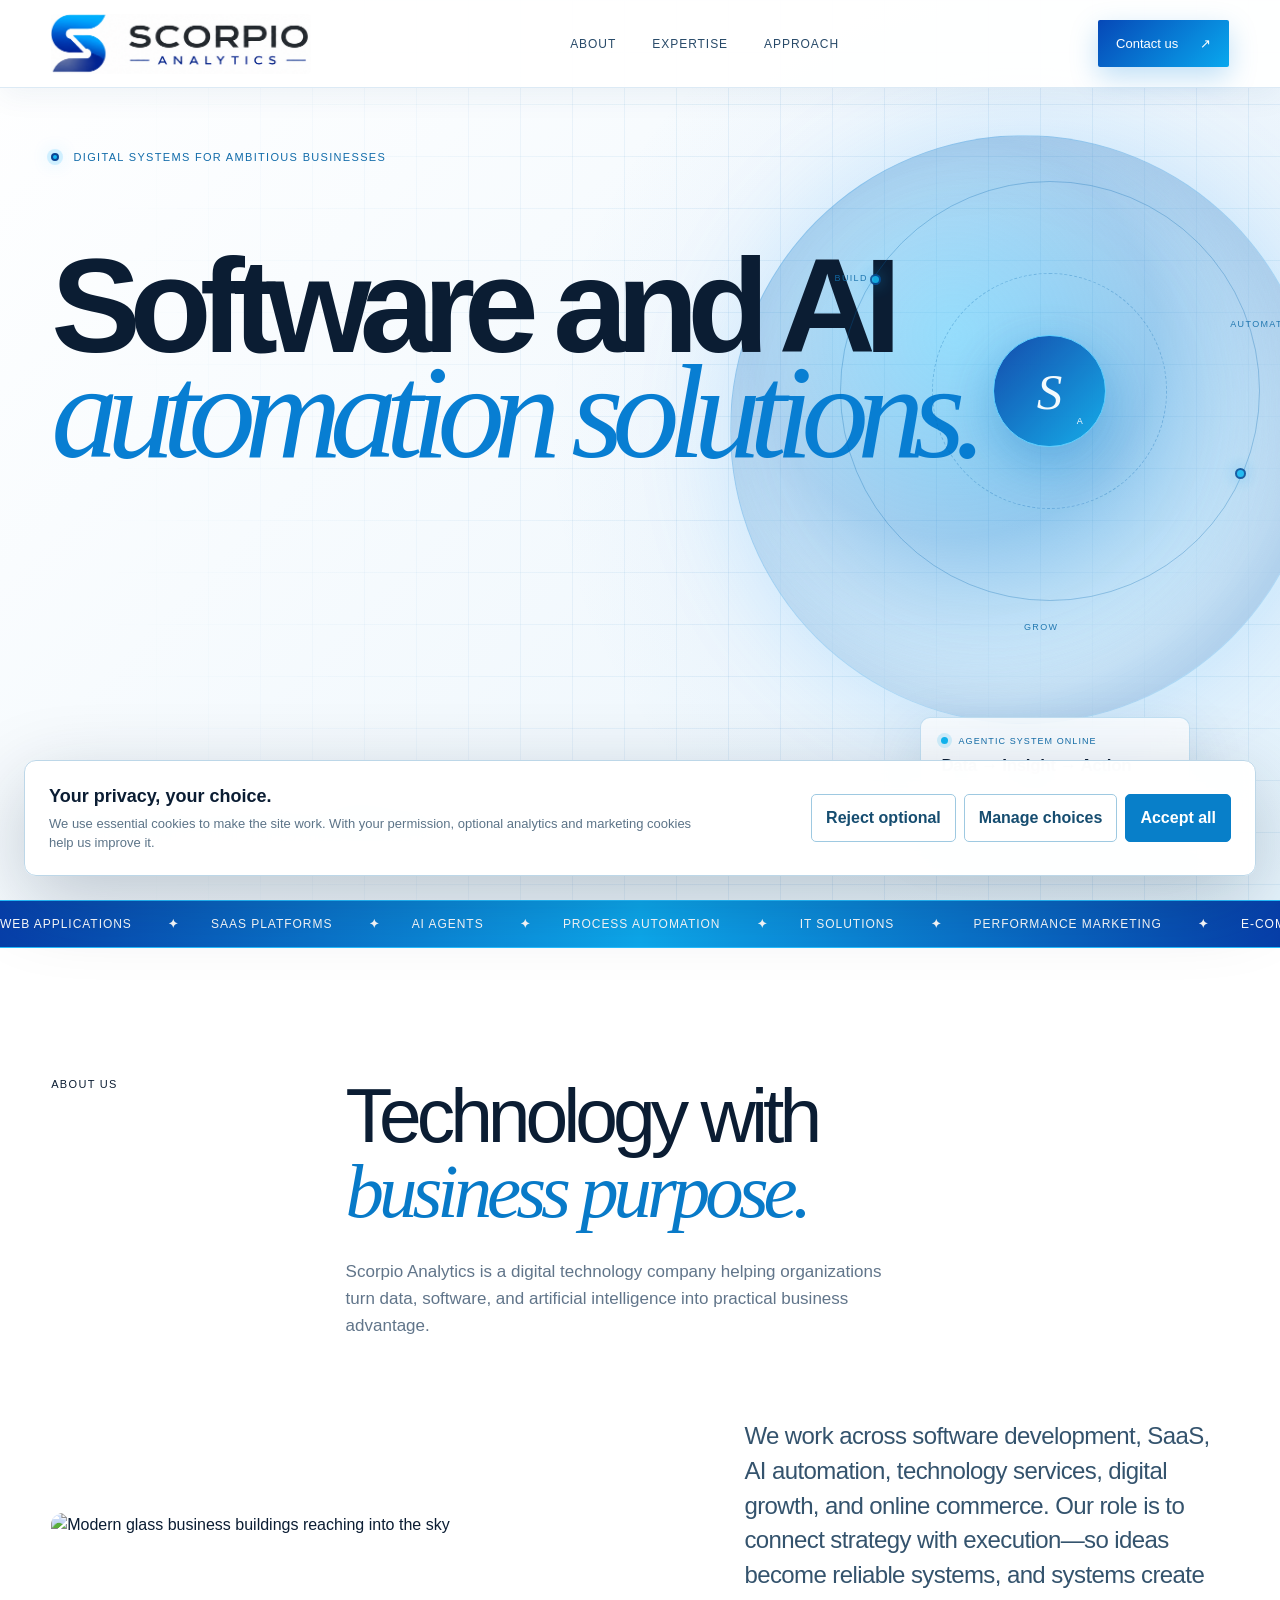
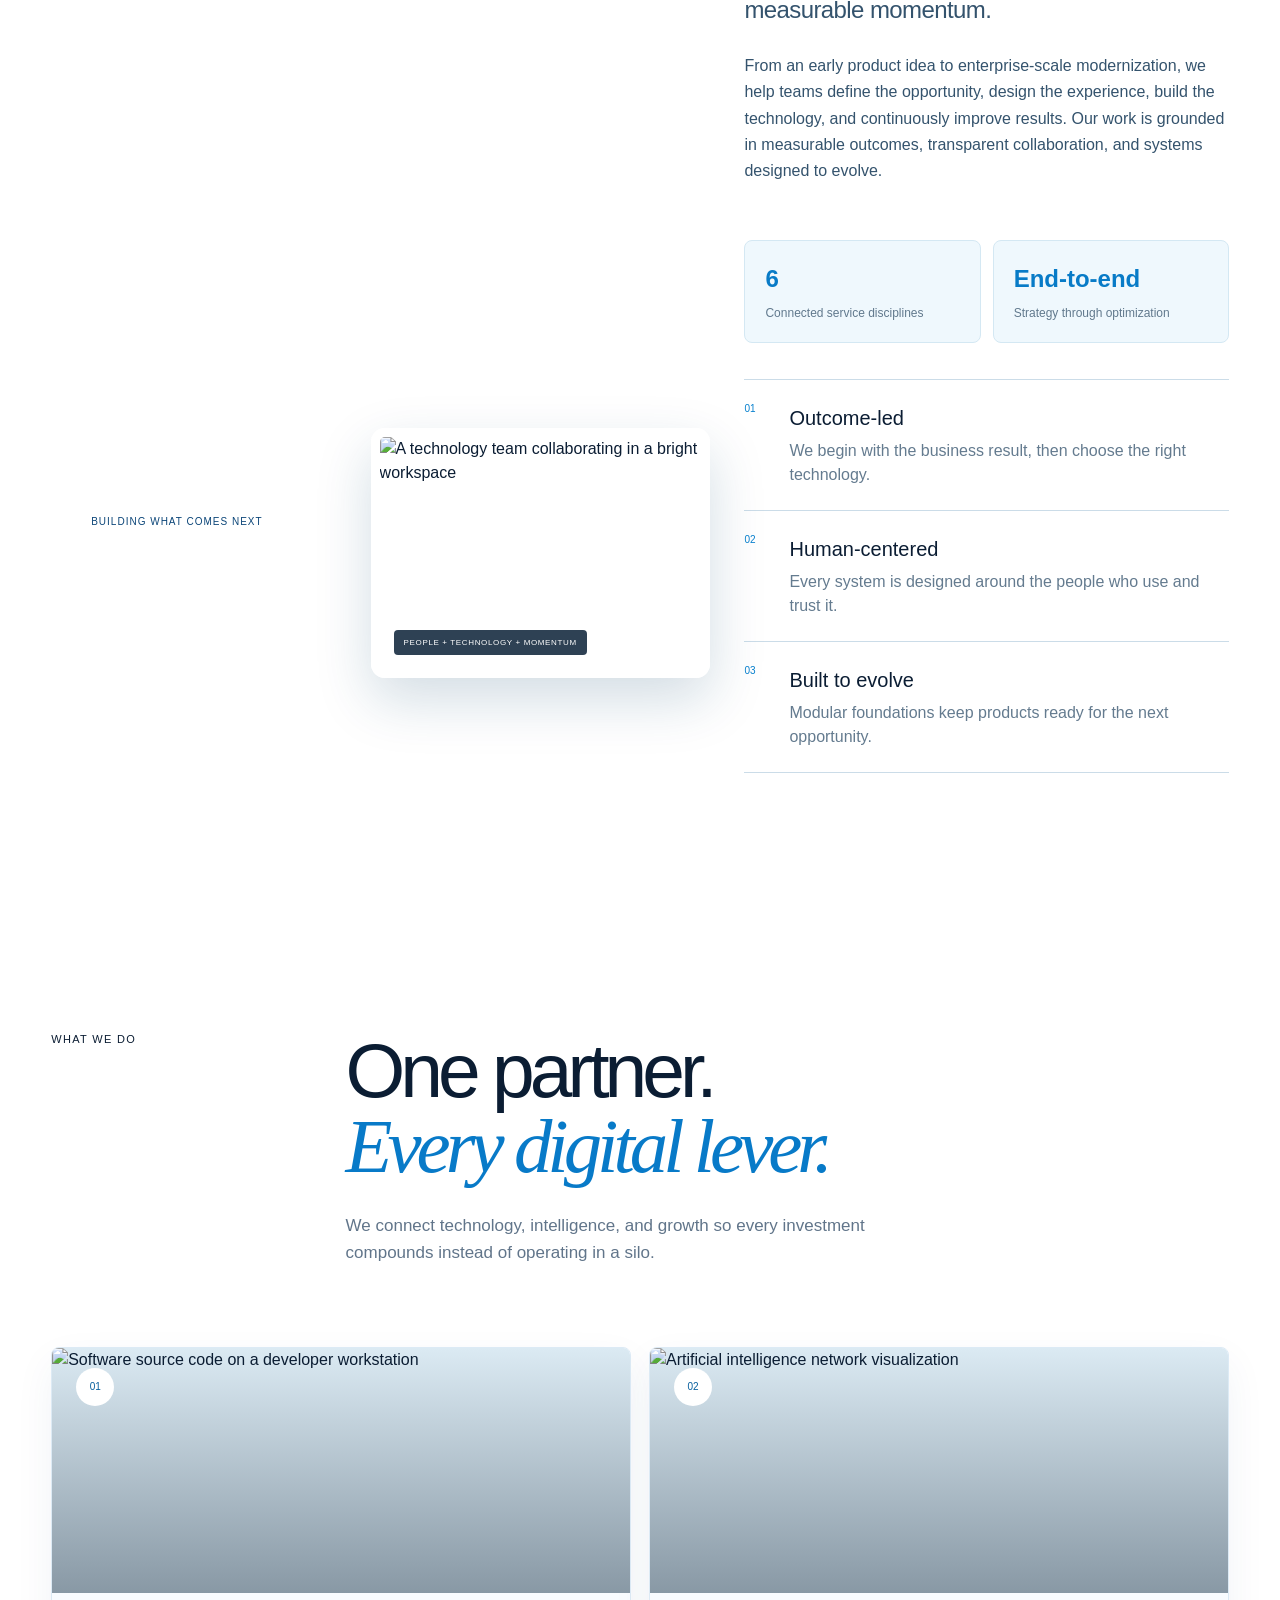
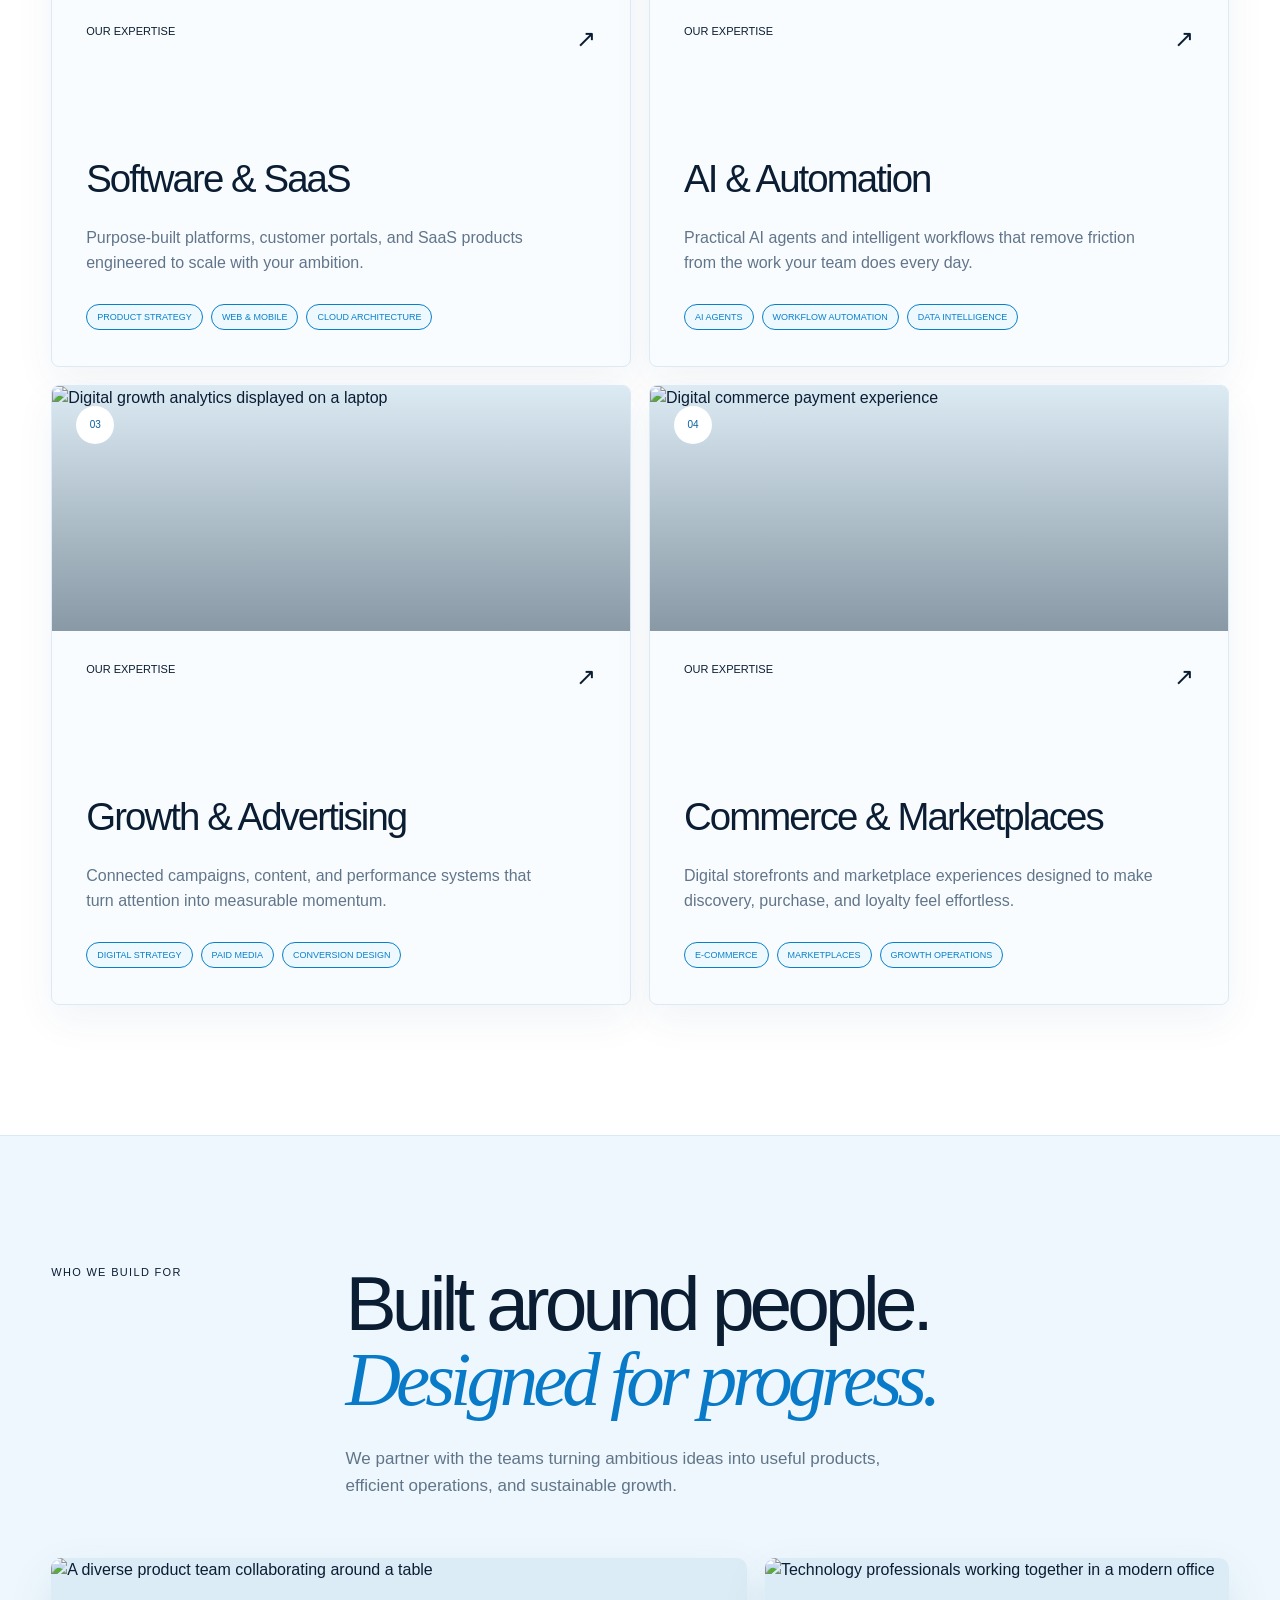
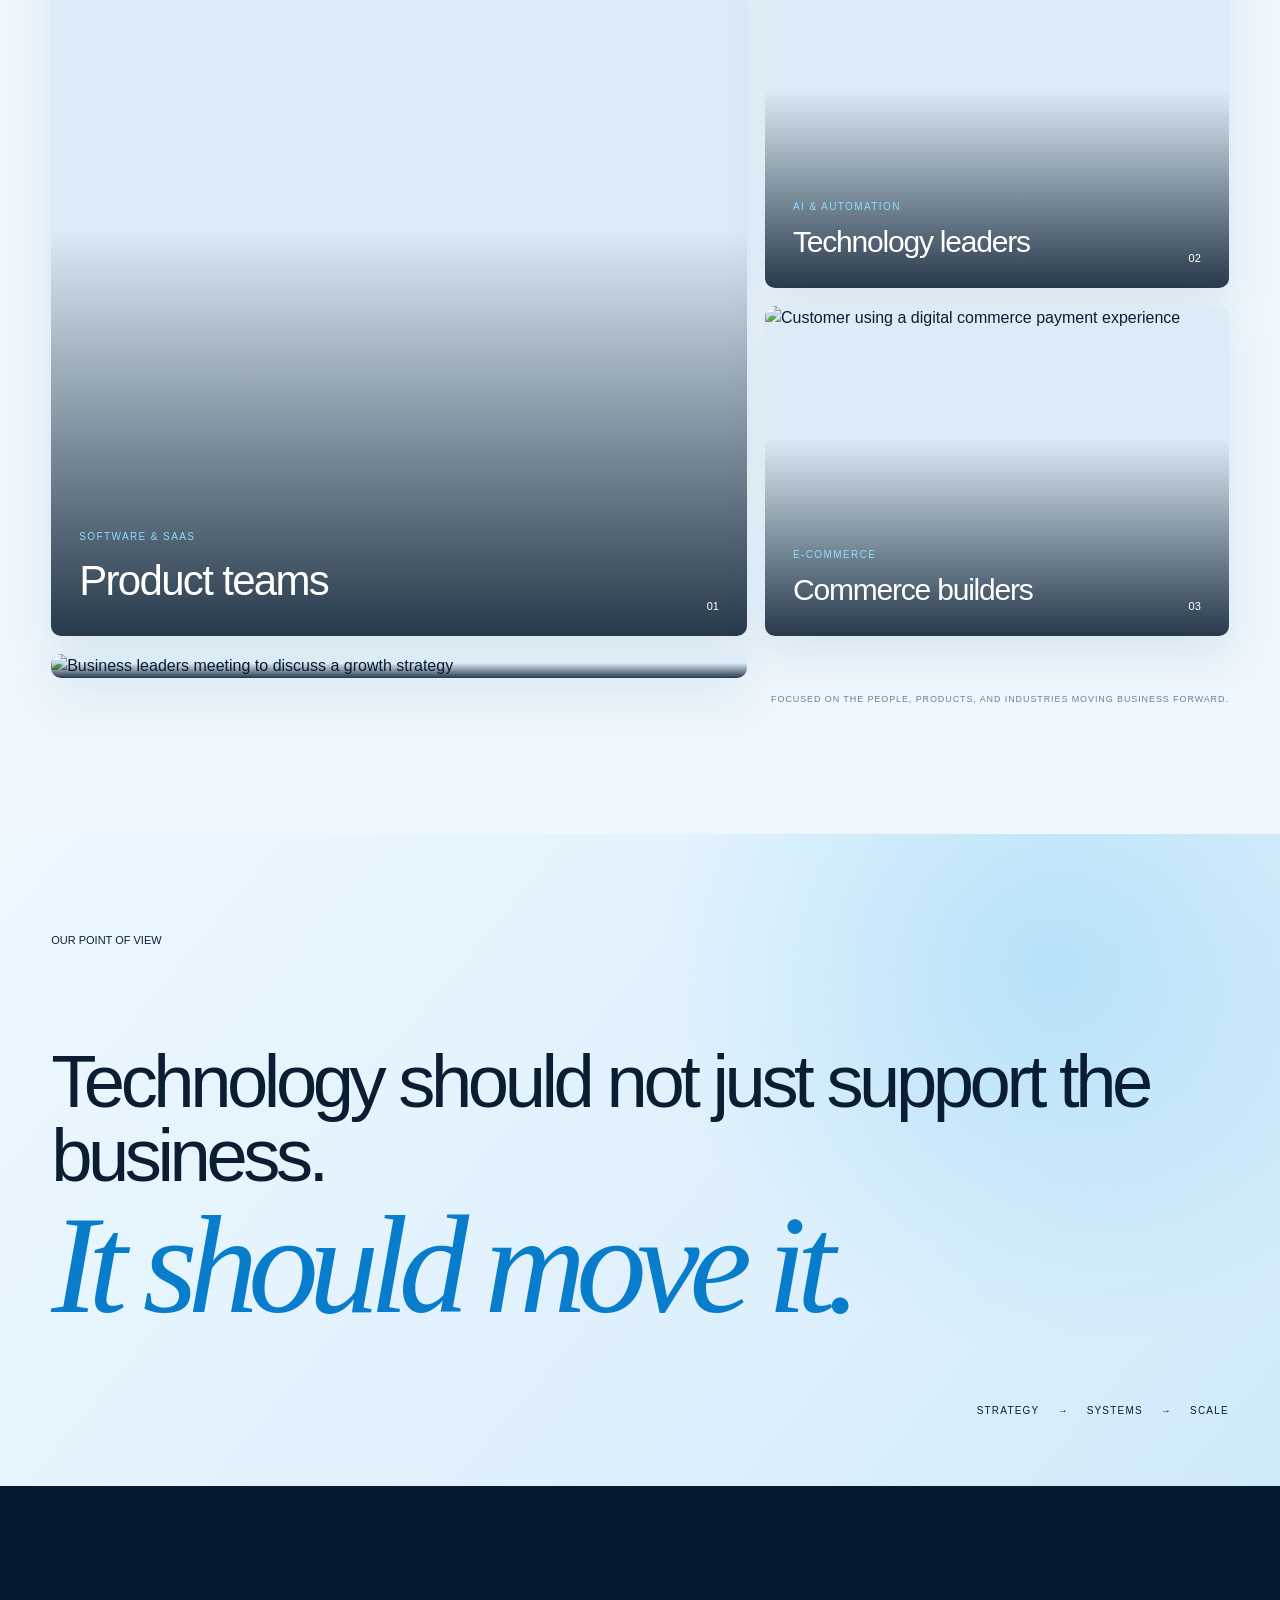
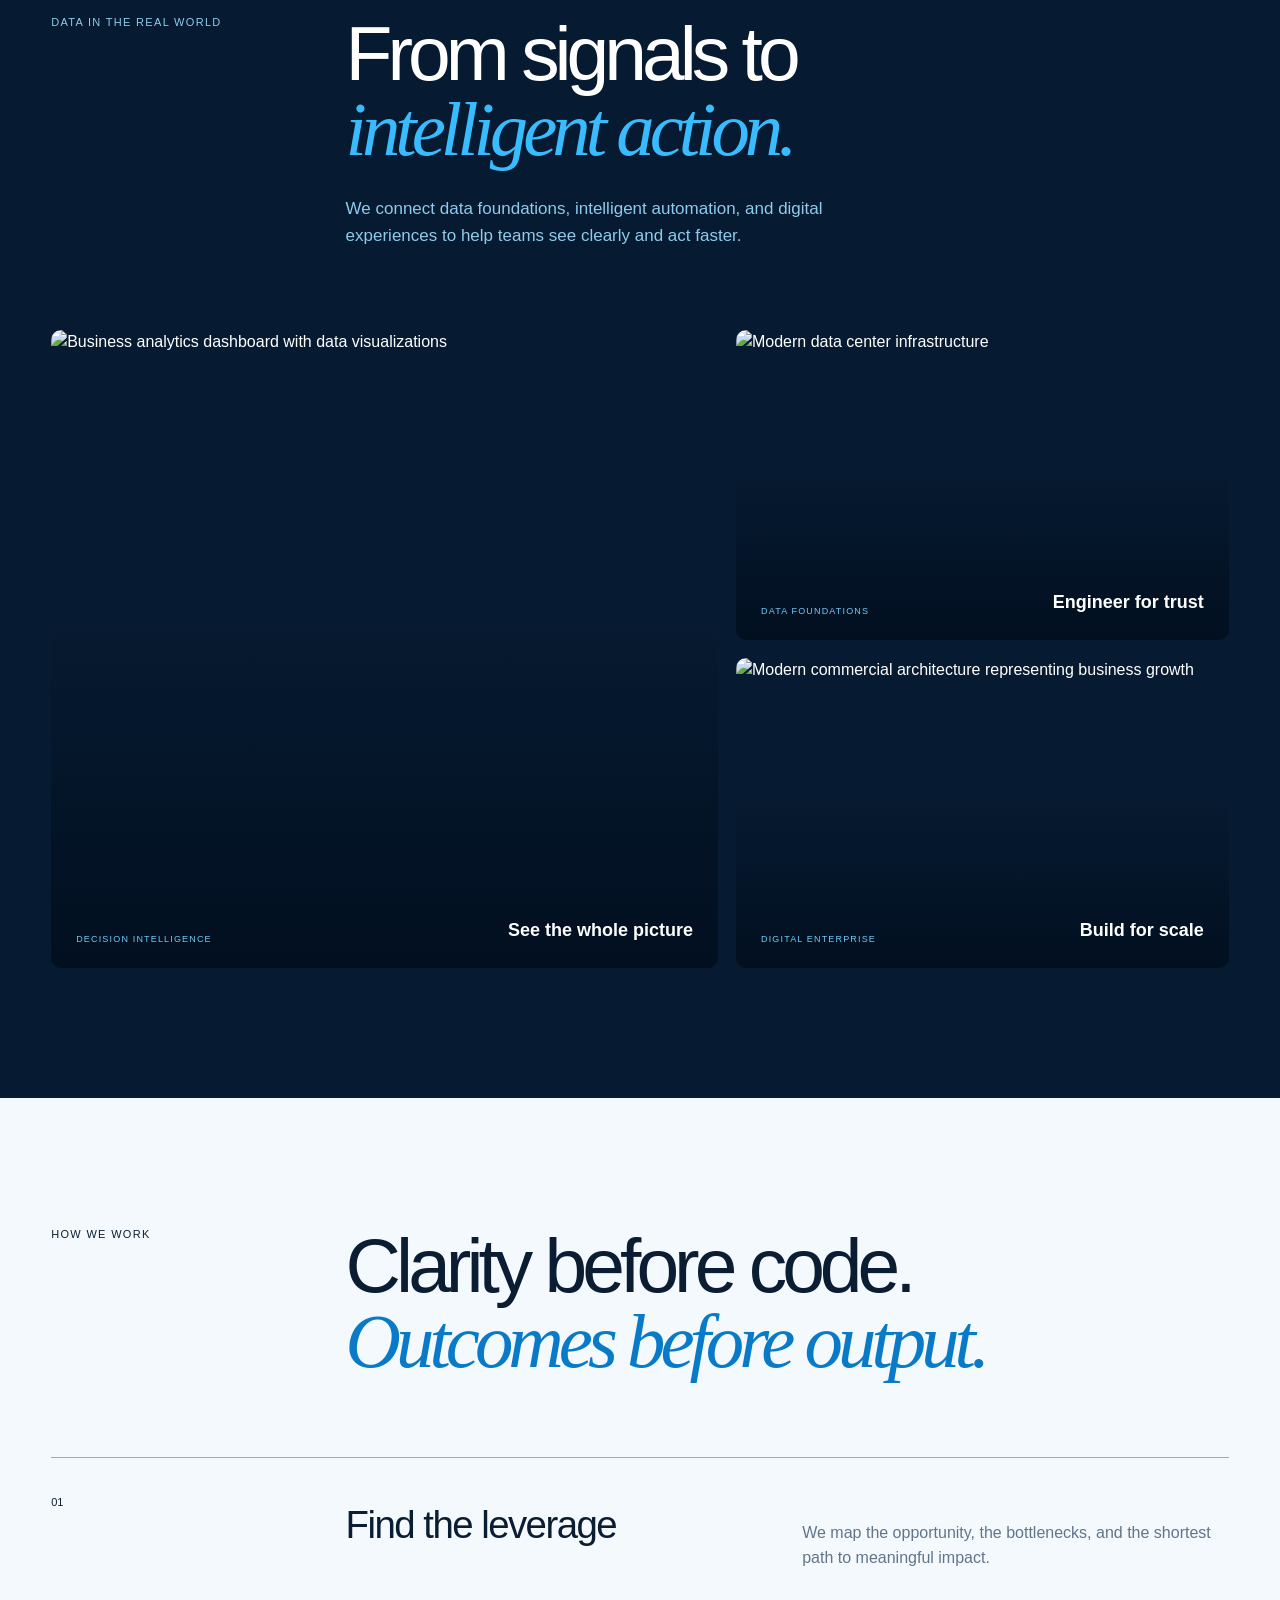
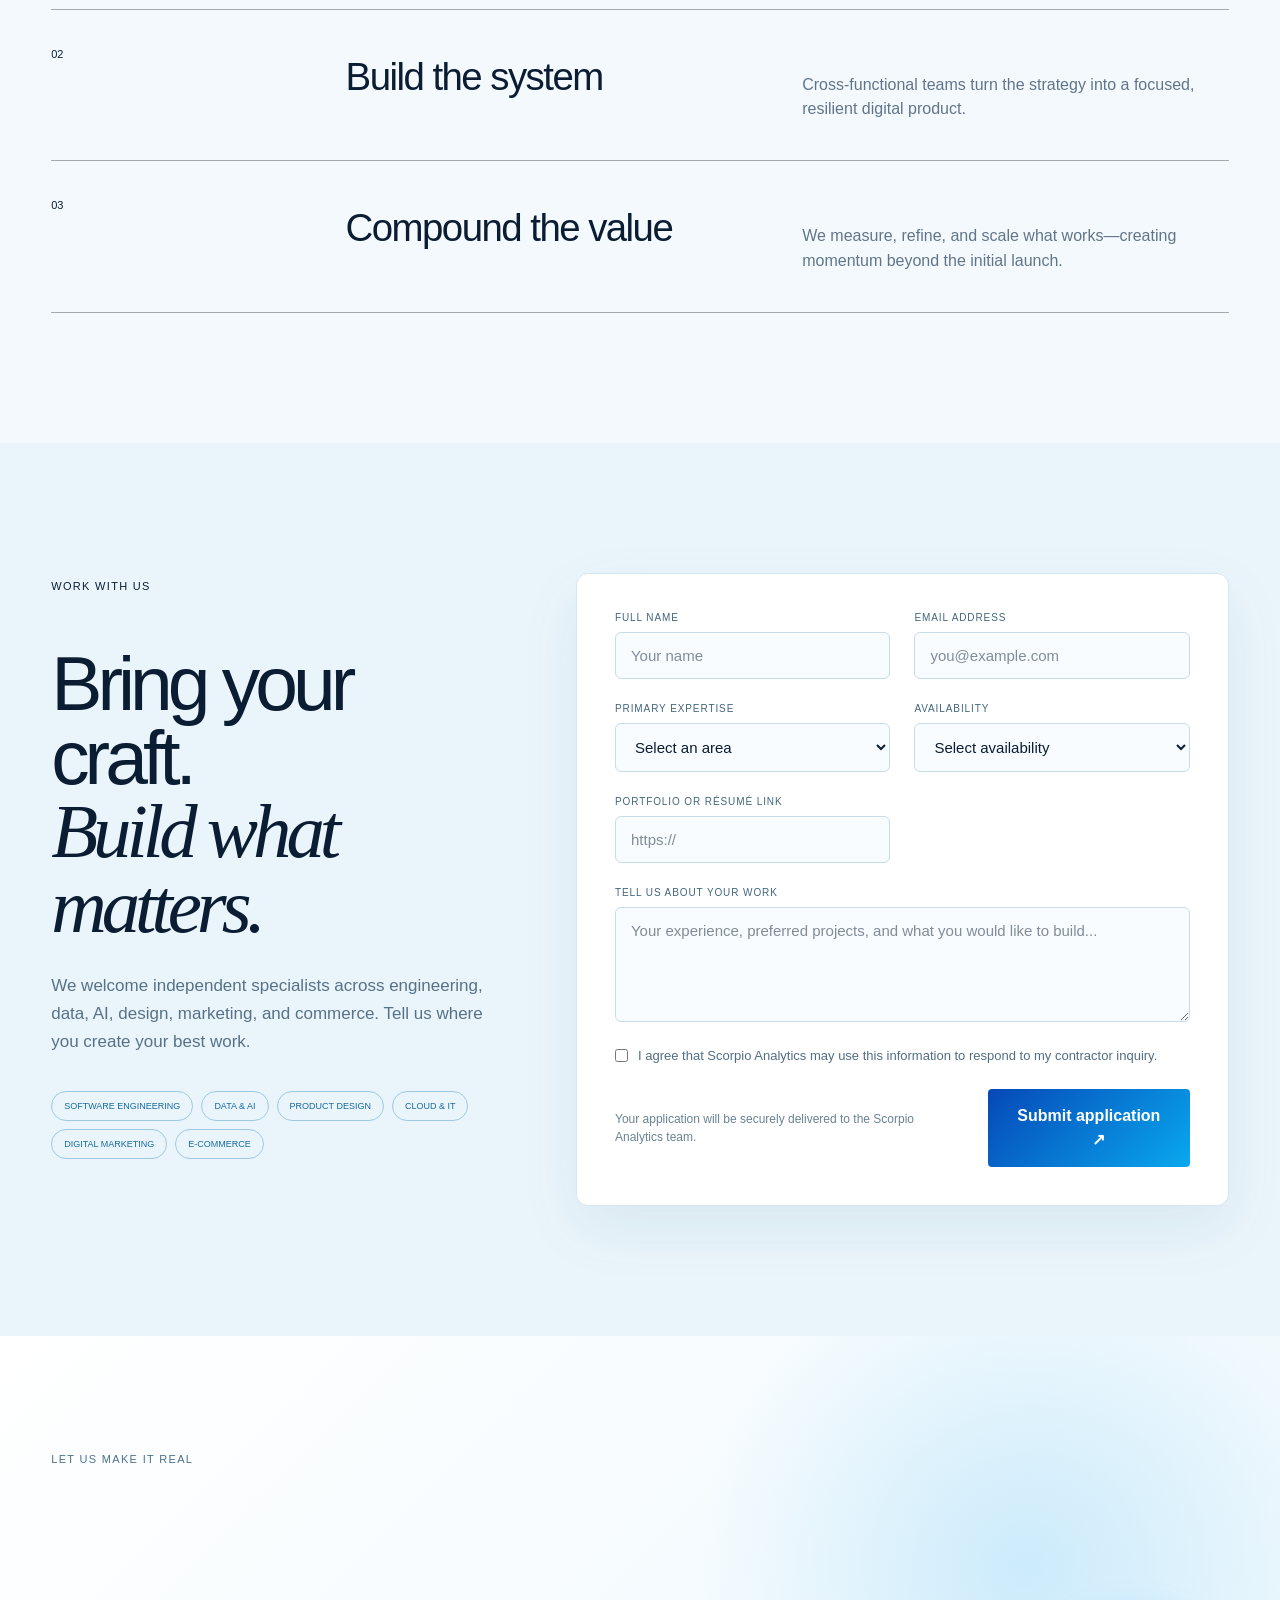
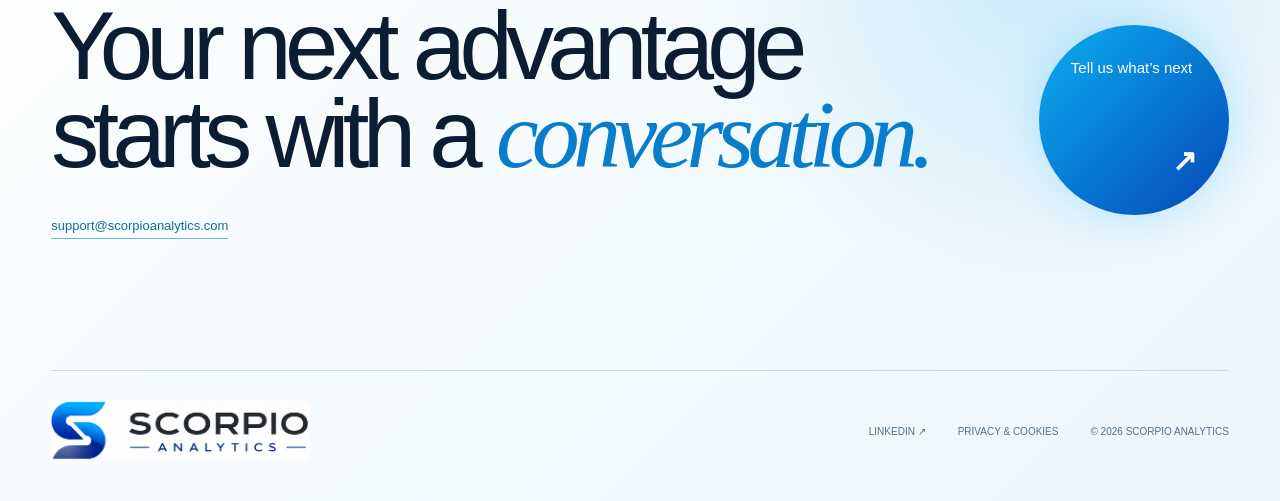
==== commit 1cd28c88: "Submit contractor form inline and remove phone number" ====
--- a/docs/index.html
+++ b/docs/index.html
@@ -1,4 +1,4 @@
-<!DOCTYPE html><html lang="en"><head><meta charSet="utf-8"/><meta name="viewport" content="width=device-width, initial-scale=1"/><link rel="preload" href="/scorpio-logo.png" as="image"/><link rel="preload" href="https://images.unsplash.com/photo-1486406146926-c627a92ad1ab?auto=format&amp;fit=crop&amp;w=1600&amp;q=84" as="image"/><link rel="preload" href="https://images.unsplash.com/photo-1522071820081-009f0129c71c?auto=format&amp;fit=crop&amp;w=1000&amp;q=82" as="image"/><link rel="preload" href="https://images.unsplash.com/photo-1551288049-bebda4e38f71?auto=format&amp;fit=crop&amp;w=1600&amp;q=84" as="image"/><link rel="preload" href="https://images.unsplash.com/photo-1558494949-ef010cbdcc31?auto=format&amp;fit=crop&amp;w=1200&amp;q=84" as="image"/><link rel="preload" href="https://images.unsplash.com/photo-1518005020951-eccb494ad742?auto=format&amp;fit=crop&amp;w=1200&amp;q=84" as="image"/><link rel="stylesheet" href="/assets/index-D-TR2U1t.css" data-rsc-css-href="/assets/index-D-TR2U1t.css" data-precedence="vite-rsc/importer-resources"/><title>Scorpio Analytics | Software, AI Automation &amp; Digital Solutions</title><meta name="description" content="Scorpio Analytics builds software, SaaS products, AI automation, data solutions, digital growth systems, and e-commerce experiences for ambitious businesses."/><meta name="robots" content="index, follow"/><meta name="googlebot" content="index, follow, max-image-preview:large, max-snippet:-1, max-video-preview:-1"/><meta property="og:title" content="Scorpio Analytics | Building What Comes Next"/><meta property="og:description" content="Software, AI automation, data, digital growth, and commerce solutions built as one connected business engine."/><meta property="og:url" content="https://scorpioanalytics.com/"/><meta property="og:site_name" content="Scorpio Analytics"/><meta property="og:type" content="website"/><meta name="twitter:card" content="summary_large_image"/><meta name="twitter:title" content="Scorpio Analytics | Building What Comes Next"/><meta name="twitter:description" content="Software, AI automation, data, digital growth, and commerce solutions."/><link rel="shortcut icon" href="https://scorpioanalytics.com/scorpio-logo.png"/><link rel="icon" href="https://scorpioanalytics.com/scorpio-logo.png"/><link rel="apple-touch-icon" href="https://scorpioanalytics.com/scorpio-logo.png"/><link rel="canonical" href="https://scorpioanalytics.com/"/>
+<!DOCTYPE html><html lang="en"><head><meta charSet="utf-8"/><meta name="viewport" content="width=device-width, initial-scale=1"/><link rel="preload" href="/scorpio-logo.png" as="image"/><link rel="preload" href="https://images.unsplash.com/photo-1486406146926-c627a92ad1ab?auto=format&amp;fit=crop&amp;w=1600&amp;q=84" as="image"/><link rel="preload" href="https://images.unsplash.com/photo-1522071820081-009f0129c71c?auto=format&amp;fit=crop&amp;w=1000&amp;q=82" as="image"/><link rel="preload" href="https://images.unsplash.com/photo-1551288049-bebda4e38f71?auto=format&amp;fit=crop&amp;w=1600&amp;q=84" as="image"/><link rel="preload" href="https://images.unsplash.com/photo-1558494949-ef010cbdcc31?auto=format&amp;fit=crop&amp;w=1200&amp;q=84" as="image"/><link rel="preload" href="https://images.unsplash.com/photo-1518005020951-eccb494ad742?auto=format&amp;fit=crop&amp;w=1200&amp;q=84" as="image"/><link rel="stylesheet" href="/assets/index-CK2LCe1y.css" data-rsc-css-href="/assets/index-CK2LCe1y.css" data-precedence="vite-rsc/importer-resources"/><title>Scorpio Analytics | Software, AI Automation &amp; Digital Solutions</title><meta name="description" content="Scorpio Analytics builds software, SaaS products, AI automation, data solutions, digital growth systems, and e-commerce experiences for ambitious businesses."/><meta name="robots" content="index, follow"/><meta name="googlebot" content="index, follow, max-image-preview:large, max-snippet:-1, max-video-preview:-1"/><meta property="og:title" content="Scorpio Analytics | Building What Comes Next"/><meta property="og:description" content="Software, AI automation, data, digital growth, and commerce solutions built as one connected business engine."/><meta property="og:url" content="https://scorpioanalytics.com/"/><meta property="og:site_name" content="Scorpio Analytics"/><meta property="og:type" content="website"/><meta name="twitter:card" content="summary_large_image"/><meta name="twitter:title" content="Scorpio Analytics | Building What Comes Next"/><meta name="twitter:description" content="Software, AI automation, data, digital growth, and commerce solutions."/><link rel="shortcut icon" href="https://scorpioanalytics.com/scorpio-logo.png"/><link rel="icon" href="https://scorpioanalytics.com/scorpio-logo.png"/><link rel="apple-touch-icon" href="https://scorpioanalytics.com/scorpio-logo.png"/><link rel="canonical" href="https://scorpioanalytics.com/"/>
 <style data-vinext-fonts>/* cyrillic-ext */
 @font-face {
   font-family: 'Geist';
@@ -108,4 +108,4 @@
 
 .__variable_geist_mono_0u8v0x9 { --font-geist-mono: 'Geist Mono', sans-serif; }
 </style>
-<script type="application/ld+json">{"@context":"https://schema.org","@type":"Organization","name":"Scorpio Analytics","url":"https://scorpioanalytics.com/","logo":"https://scorpioanalytics.com/scorpio-logo.png","email":"support@scorpioanalytics.com","telephone":"+91 7997777886","sameAs":["https://www.linkedin.com/company/142884752/"]}</script></head><body class="__variable_geist_15243yi __variable_geist_mono_0u8v0x9"><main><nav class="nav"><a class="brand" href="#top" aria-label="Scorpio Analytics home"><span class="logo-crop"><img src="/scorpio-logo.png" alt="Scorpio Analytics"/></span></a><div class="nav-links" aria-label="Primary navigation"><a href="#about">About</a><a href="#services">Expertise</a><a href="#approach">Approach</a></div><a class="nav-cta" href="#contact">Contact us <span>↗</span></a></nav><section class="hero" id="top"><div class="hero-kicker"><span class="pulse"></span> Digital systems for ambitious businesses</div><h1>Software and AI<br/><em>automation solutions.</em></h1><div class="hero-bottom"><p>Software, AI, growth, and commerce—designed as one connected engine for what your business becomes next.</p><a class="circle-link" href="#services" aria-label="Explore our expertise">↓</a></div><div class="agent-console" aria-label="Live agentic capabilities"><span class="agent-status"><i></i> AGENTIC SYSTEM ONLINE</span><strong data-agent-text="true">Observe → Reason → Act</strong><small>Human-led. AI-accelerated.</small></div><div class="orbit" aria-hidden="true"><div class="orbit-ring ring-one"></div><div class="orbit-ring ring-two"></div><div class="orbit-core">S<span>A</span></div><span class="orbit-label label-one">BUILD</span><span class="orbit-label label-two">AUTOMATE</span><span class="orbit-label label-three">GROW</span></div></section><section class="signal-strip" aria-label="Capabilities"><div class="signal-track"><span>Web applications<!-- --> <b>✦</b></span><span>SaaS platforms<!-- --> <b>✦</b></span><span>AI agents<!-- --> <b>✦</b></span><span>Process automation<!-- --> <b>✦</b></span><span>IT solutions<!-- --> <b>✦</b></span><span>Performance marketing<!-- --> <b>✦</b></span><span>E-commerce<!-- --> <b>✦</b></span><span>Analytics<!-- --> <b>✦</b></span><span>Web applications<!-- --> <b>✦</b></span><span>SaaS platforms<!-- --> <b>✦</b></span><span>AI agents<!-- --> <b>✦</b></span><span>Process automation<!-- --> <b>✦</b></span><span>IT solutions<!-- --> <b>✦</b></span><span>Performance marketing<!-- --> <b>✦</b></span><span>E-commerce<!-- --> <b>✦</b></span><span>Analytics<!-- --> <b>✦</b></span></div></section><section class="about section" id="about"><div class="section-intro"><span class="eyebrow">About us</span><div><h2>Technology with<br/><i>business purpose.</i></h2><p>Scorpio Analytics is a digital technology company helping organizations turn data, software, and artificial intelligence into practical business advantage.</p></div></div><div class="about-layout"><div class="about-visuals"><div class="about-image reveal"><img src="https://images.unsplash.com/photo-1486406146926-c627a92ad1ab?auto=format&amp;fit=crop&amp;w=1600&amp;q=84" alt="Modern glass business buildings reaching into the sky"/><div class="image-chip">Building what comes next</div></div><div class="about-secondary reveal"><img src="https://images.unsplash.com/photo-1522071820081-009f0129c71c?auto=format&amp;fit=crop&amp;w=1000&amp;q=82" alt="A technology team collaborating in a bright workspace"/><span>People + technology + momentum</span></div></div><div class="about-copy"><p>We work across software development, SaaS, AI automation, technology services, digital growth, and online commerce. Our role is to connect strategy with execution—so ideas become reliable systems, and systems create measurable momentum.</p><p class="about-detail">From an early product idea to enterprise-scale modernization, we help teams define the opportunity, design the experience, build the technology, and continuously improve results. Our work is grounded in measurable outcomes, transparent collaboration, and systems designed to evolve.</p><div class="about-stats"><div><b>6</b><span>Connected service disciplines</span></div><div><b>End-to-end</b><span>Strategy through optimization</span></div></div><div class="about-principles"><article><b>01</b><h3>Outcome-led</h3><p>We begin with the business result, then choose the right technology.</p></article><article><b>02</b><h3>Human-centered</h3><p>Every system is designed around the people who use and trust it.</p></article><article><b>03</b><h3>Built to evolve</h3><p>Modular foundations keep products ready for the next opportunity.</p></article></div></div></div></section>    <section class="services section" id="services"><div class="section-intro"><span class="eyebrow">What we do</span><div><h2>One partner.<br/><i>Every digital lever.</i></h2><p>We connect technology, intelligence, and growth so every investment compounds instead of operating in a silo.</p></div></div><div class="service-grid"><a class="service-card" href="/services/software-saas/" aria-label="Email Scorpio Analytics about Software &amp; SaaS"><div class="service-image"><img src="https://images.unsplash.com/photo-1555066931-4365d14bab8c?auto=format&amp;fit=crop&amp;w=1000&amp;q=82" alt="Software source code on a developer workstation" loading="lazy"/><span>01</span></div><div class="service-body"><div class="card-top"><span>OUR EXPERTISE</span><span class="card-arrow">↗</span></div><h3>Software &amp; SaaS</h3><p>Purpose-built platforms, customer portals, and SaaS products engineered to scale with your ambition.</p><div class="tags"><span>Product strategy</span><span>Web &amp; mobile</span><span>Cloud architecture</span></div></div></a><a class="service-card" href="/services/ai-automation/" aria-label="Email Scorpio Analytics about AI &amp; Automation"><div class="service-image"><img src="https://images.unsplash.com/photo-1677442136019-21780ecad995?auto=format&amp;fit=crop&amp;w=1000&amp;q=82" alt="Artificial intelligence network visualization" loading="lazy"/><span>02</span></div><div class="service-body"><div class="card-top"><span>OUR EXPERTISE</span><span class="card-arrow">↗</span></div><h3>AI &amp; Automation</h3><p>Practical AI agents and intelligent workflows that remove friction from the work your team does every day.</p><div class="tags"><span>AI agents</span><span>Workflow automation</span><span>Data intelligence</span></div></div></a><a class="service-card" href="/services/digital-growth/" aria-label="Email Scorpio Analytics about Growth &amp; Advertising"><div class="service-image"><img src="https://images.unsplash.com/photo-1460925895917-afdab827c52f?auto=format&amp;fit=crop&amp;w=1000&amp;q=82" alt="Digital growth analytics displayed on a laptop" loading="lazy"/><span>03</span></div><div class="service-body"><div class="card-top"><span>OUR EXPERTISE</span><span class="card-arrow">↗</span></div><h3>Growth &amp; Advertising</h3><p>Connected campaigns, content, and performance systems that turn attention into measurable momentum.</p><div class="tags"><span>Digital strategy</span><span>Paid media</span><span>Conversion design</span></div></div></a><a class="service-card" href="/services/ecommerce-marketplaces/" aria-label="Email Scorpio Analytics about Commerce &amp; Marketplaces"><div class="service-image"><img src="https://images.unsplash.com/photo-1556742049-0cfed4f6a45d?auto=format&amp;fit=crop&amp;w=1000&amp;q=82" alt="Digital commerce payment experience" loading="lazy"/><span>04</span></div><div class="service-body"><div class="card-top"><span>OUR EXPERTISE</span><span class="card-arrow">↗</span></div><h3>Commerce &amp; Marketplaces</h3><p>Digital storefronts and marketplace experiences designed to make discovery, purchase, and loyalty feel effortless.</p><div class="tags"><span>E-commerce</span><span>Marketplaces</span><span>Growth operations</span></div></div></a></div></section><section class="client-gallery section" id="clients"><div class="section-intro gallery-intro"><span class="eyebrow">Who we build for</span><div><h2>Built around people.<br/><i>Designed for progress.</i></h2><p>We partner with the teams turning ambitious ideas into useful products, efficient operations, and sustainable growth.</p></div></div><div class="client-grid"><a class="client-image card-1" href="#contact" aria-label="Discuss solutions for Product teams"><img src="https://images.unsplash.com/photo-1521737711867-e3b97375f902?auto=format&amp;fit=crop&amp;w=1200&amp;q=82" alt="A diverse product team collaborating around a table" loading="lazy"/><div class="client-caption"><span>Software &amp; SaaS</span><h3>Product teams</h3><b>0<!-- -->1</b></div></a><a class="client-image card-2" href="#contact" aria-label="Discuss solutions for Technology leaders"><img src="https://images.unsplash.com/photo-1551434678-e076c223a692?auto=format&amp;fit=crop&amp;w=1200&amp;q=82" alt="Technology professionals working together in a modern office" loading="lazy"/><div class="client-caption"><span>AI &amp; Automation</span><h3>Technology leaders</h3><b>0<!-- -->2</b></div></a><a class="client-image card-3" href="#contact" aria-label="Discuss solutions for Commerce builders"><img src="https://images.unsplash.com/photo-1556742049-0cfed4f6a45d?auto=format&amp;fit=crop&amp;w=1200&amp;q=82" alt="Customer using a digital commerce payment experience" loading="lazy"/><div class="client-caption"><span>E-commerce</span><h3>Commerce builders</h3><b>0<!-- -->3</b></div></a><a class="client-image card-4" href="#contact" aria-label="Discuss solutions for Growth partners"><img src="https://images.unsplash.com/photo-1556761175-b413da4baf72?auto=format&amp;fit=crop&amp;w=1200&amp;q=82" alt="Business leaders meeting to discuss a growth strategy" loading="lazy"/><div class="client-caption"><span>Digital growth</span><h3>Growth partners</h3><b>0<!-- -->4</b></div></a></div><p class="image-note">Focused on the people, products, and industries moving business forward.</p></section><section class="manifesto"><div class="manifesto-number">OUR POINT OF VIEW</div><p>Technology should not just support the business.</p><h2>It should move it.</h2><div class="manifesto-note"><span>STRATEGY</span><i>→</i><span>SYSTEMS</span><i>→</i><span>SCALE</span></div></section><section class="data-world section"><div class="section-intro"><span class="eyebrow">Data in the real world</span><div><h2>From signals to<br/><i>intelligent action.</i></h2><p>We connect data foundations, intelligent automation, and digital experiences to help teams see clearly and act faster.</p></div></div><div class="data-mosaic"><figure class="data-shot data-wide reveal"><img src="https://images.unsplash.com/photo-1551288049-bebda4e38f71?auto=format&amp;fit=crop&amp;w=1600&amp;q=84" alt="Business analytics dashboard with data visualizations"/><figcaption><span>Decision intelligence</span><b>See the whole picture</b></figcaption></figure><figure class="data-shot reveal"><img src="https://images.unsplash.com/photo-1558494949-ef010cbdcc31?auto=format&amp;fit=crop&amp;w=1200&amp;q=84" alt="Modern data center infrastructure"/><figcaption><span>Data foundations</span><b>Engineer for trust</b></figcaption></figure><figure class="data-shot reveal"><img src="https://images.unsplash.com/photo-1518005020951-eccb494ad742?auto=format&amp;fit=crop&amp;w=1200&amp;q=84" alt="Modern commercial architecture representing business growth"/><figcaption><span>Digital enterprise</span><b>Build for scale</b></figcaption></figure></div></section>    <section class="approach section" id="approach"><div class="section-intro approach-intro"><span class="eyebrow">How we work</span><div><h2>Clarity before code.<br/><i>Outcomes before output.</i></h2></div></div><div class="steps"><article><span>01</span><div><h3>Find the leverage</h3><p>We map the opportunity, the bottlenecks, and the shortest path to meaningful impact.</p></div></article><article><span>02</span><div><h3>Build the system</h3><p>Cross-functional teams turn the strategy into a focused, resilient digital product.</p></div></article><article><span>03</span><div><h3>Compound the value</h3><p>We measure, refine, and scale what works—creating momentum beyond the initial launch.</p></div></article></div></section><section class="contractors section" id="contractors"><div class="contractor-intro"><span class="eyebrow">Work with us</span><h2>Bring your craft.<br/><i>Build what matters.</i></h2><p>We welcome independent specialists across engineering, data, AI, design, marketing, and commerce. Tell us where you create your best work.</p><div class="talent-tags"><span>Software engineering</span><span>Data &amp; AI</span><span>Product design</span><span>Cloud &amp; IT</span><span>Digital marketing</span><span>E-commerce</span></div></div><form class="contractor-form" id="contractor-form" action="https://formsubmit.co/support@scorpioanalytics.com" method="POST"><input type="hidden" name="_subject" value="New contractor application - Scorpio Analytics"/><input type="hidden" name="_template" value="table"/><input type="hidden" name="_next" value="https://scorpioanalytics.com/?submitted=contractor#contractors"/><input type="hidden" name="_url" value="https://scorpioanalytics.com/#contractors"/><input type="text" class="honey-field" tabindex="-1" autoComplete="off" name="_honey"/><div class="field"><label for="contractor-name">Full name</label><input id="contractor-name" type="text" autoComplete="name" required="" placeholder="Your name" name="name"/></div><div class="field"><label for="contractor-email">Email address</label><input id="contractor-email" type="email" autoComplete="email" required="" placeholder="you@example.com" name="email"/></div><div class="field"><label for="contractor-phone">Phone</label><input id="contractor-phone" type="tel" autoComplete="tel" placeholder="Optional" name="phone"/></div><div class="field"><label for="contractor-skill">Primary expertise</label><select id="contractor-skill" name="expertise" required=""><option value="" disabled="" selected="">Select an area</option><option>Software engineering</option><option>Data &amp; AI</option><option>Product design</option><option>Cloud &amp; IT</option><option>Digital marketing</option><option>E-commerce</option><option>Other</option></select></div><div class="field"><label for="contractor-availability">Availability</label><select id="contractor-availability" name="availability" required=""><option value="" disabled="" selected="">Select availability</option><option>Immediately</option><option>Within 2 weeks</option><option>Within 1 month</option><option>Future opportunities</option></select></div><div class="field"><label for="contractor-portfolio">Portfolio or résumé link</label><input id="contractor-portfolio" type="url" placeholder="https://" name="portfolio"/></div><div class="field field-wide"><label for="contractor-message">Tell us about your work</label><textarea id="contractor-message" name="message" rows="5" required="" placeholder="Your experience, preferred projects, and what you would like to build..."></textarea></div><label class="consent field-wide"><input type="checkbox" required="" name="consent"/><span>I agree that Scorpio Analytics may use this information to respond to my contractor inquiry.</span></label><div class="form-footer field-wide"><p>Your application will be securely delivered to the Scorpio Analytics team.</p><button type="submit">Submit application <span>↗</span></button></div></form></section>    <section class="contact" id="contact"><span class="eyebrow light">Let us make it real</span><div class="contact-content"><div><h2>Your next advantage<br/>starts with a <i>conversation.</i></h2><div class="contact-details"><a href="mailto:support@scorpioanalytics.com">support@scorpioanalytics.com</a><a href="tel:+917997777886">+91 79977 77886</a></div></div><a class="contact-button" href="mailto:support@scorpioanalytics.com"><span>Tell us what’s next</span><b>↗</b></a></div><footer><a class="brand footer-brand" href="#top"><span class="logo-crop footer-logo"><img src="/scorpio-logo.png" alt="Scorpio Analytics"/></span></a><div class="footer-meta"><a href="https://www.linkedin.com/company/142884752/" target="_blank" rel="noreferrer">LinkedIn ↗</a><button type="button" class="privacy-link" data-open-privacy="true">Privacy &amp; cookies</button><span>© <!-- -->2026<!-- --> Scorpio Analytics</span></div></footer></section><div class="cookie-banner" id="cookie-banner" role="dialog" aria-label="Cookie preferences" hidden=""><div><strong>Your privacy, your choice.</strong><p>We use essential cookies to make the site work. With your permission, optional analytics and marketing cookies help us improve it.</p></div><div class="cookie-actions"><button type="button" data-cookie="reject">Reject optional</button><button type="button" data-cookie="manage">Manage choices</button><button type="button" class="primary" data-cookie="accept">Accept all</button></div></div><div class="privacy-modal" id="cookie-settings" role="dialog" aria-modal="true" aria-labelledby="cookie-title" hidden=""><div class="modal-card"><button class="modal-close" type="button" data-modal-close="true" aria-label="Close">×</button><span class="eyebrow">Privacy controls</span><h2 id="cookie-title">Cookie preferences</h2><p>Choose which optional cookies Scorpio Analytics may use on this device.</p><label class="preference-row"><span><b>Essential</b><small>Required for security and saved preferences.</small></span><input type="checkbox" disabled="" checked=""/></label><label class="preference-row"><span><b>Analytics</b><small>Helps us understand how the website is used.</small></span><input id="cookie-analytics" type="checkbox"/></label><label class="preference-row"><span><b>Marketing</b><small>Supports relevant campaign measurement.</small></span><input id="cookie-marketing" type="checkbox"/></label><button class="save-preferences" type="button" data-cookie="save">Save preferences</button></div></div><div class="privacy-modal" id="privacy-notice" role="dialog" aria-modal="true" aria-labelledby="privacy-title" hidden=""><div class="modal-card privacy-copy"><button class="modal-close" type="button" data-modal-close="true" aria-label="Close">×</button><span class="eyebrow">Privacy notice</span><h2 id="privacy-title">How we handle information</h2><p>Scorpio Analytics collects only the information you choose to provide through contact and contractor inquiries. It is used to respond to your request, evaluate potential working relationships, and operate this website.</p><p>We do not sell personal information. Contractor form details are submitted through FormSubmit and delivered to our company inbox. FormSubmit processes this information on our behalf. Optional cookie choices are stored locally on your device.</p><p>For privacy questions or requests concerning your information, contact support@scorpioanalytics.com.</p></div></div>  </main><script src="/site.js" defer></script></body></html>+<script type="application/ld+json">{"@context":"https://schema.org","@type":"Organization","name":"Scorpio Analytics","url":"https://scorpioanalytics.com/","logo":"https://scorpioanalytics.com/scorpio-logo.png","email":"support@scorpioanalytics.com","sameAs":["https://www.linkedin.com/company/142884752/"]}</script></head><body class="__variable_geist_15243yi __variable_geist_mono_0u8v0x9"><main><nav class="nav"><a class="brand" href="#top" aria-label="Scorpio Analytics home"><span class="logo-crop"><img src="/scorpio-logo.png" alt="Scorpio Analytics"/></span></a><div class="nav-links" aria-label="Primary navigation"><a href="#about">About</a><a href="#services">Expertise</a><a href="#approach">Approach</a></div><a class="nav-cta" href="#contact">Contact us <span>↗</span></a></nav><section class="hero" id="top"><div class="hero-kicker"><span class="pulse"></span> Digital systems for ambitious businesses</div><h1>Software and AI<br/><em>automation solutions.</em></h1><div class="hero-bottom"><p>Software, AI, growth, and commerce—designed as one connected engine for what your business becomes next.</p><a class="circle-link" href="#services" aria-label="Explore our expertise">↓</a></div><div class="agent-console" aria-label="Live agentic capabilities"><span class="agent-status"><i></i> AGENTIC SYSTEM ONLINE</span><strong data-agent-text="true">Observe → Reason → Act</strong><small>Human-led. AI-accelerated.</small></div><div class="orbit" aria-hidden="true"><div class="orbit-ring ring-one"></div><div class="orbit-ring ring-two"></div><div class="orbit-core">S<span>A</span></div><span class="orbit-label label-one">BUILD</span><span class="orbit-label label-two">AUTOMATE</span><span class="orbit-label label-three">GROW</span></div></section><section class="signal-strip" aria-label="Capabilities"><div class="signal-track"><span>Web applications<!-- --> <b>✦</b></span><span>SaaS platforms<!-- --> <b>✦</b></span><span>AI agents<!-- --> <b>✦</b></span><span>Process automation<!-- --> <b>✦</b></span><span>IT solutions<!-- --> <b>✦</b></span><span>Performance marketing<!-- --> <b>✦</b></span><span>E-commerce<!-- --> <b>✦</b></span><span>Analytics<!-- --> <b>✦</b></span><span>Web applications<!-- --> <b>✦</b></span><span>SaaS platforms<!-- --> <b>✦</b></span><span>AI agents<!-- --> <b>✦</b></span><span>Process automation<!-- --> <b>✦</b></span><span>IT solutions<!-- --> <b>✦</b></span><span>Performance marketing<!-- --> <b>✦</b></span><span>E-commerce<!-- --> <b>✦</b></span><span>Analytics<!-- --> <b>✦</b></span></div></section><section class="about section" id="about"><div class="section-intro"><span class="eyebrow">About us</span><div><h2>Technology with<br/><i>business purpose.</i></h2><p>Scorpio Analytics is a digital technology company helping organizations turn data, software, and artificial intelligence into practical business advantage.</p></div></div><div class="about-layout"><div class="about-visuals"><div class="about-image reveal"><img src="https://images.unsplash.com/photo-1486406146926-c627a92ad1ab?auto=format&amp;fit=crop&amp;w=1600&amp;q=84" alt="Modern glass business buildings reaching into the sky"/><div class="image-chip">Building what comes next</div></div><div class="about-secondary reveal"><img src="https://images.unsplash.com/photo-1522071820081-009f0129c71c?auto=format&amp;fit=crop&amp;w=1000&amp;q=82" alt="A technology team collaborating in a bright workspace"/><span>People + technology + momentum</span></div></div><div class="about-copy"><p>We work across software development, SaaS, AI automation, technology services, digital growth, and online commerce. Our role is to connect strategy with execution—so ideas become reliable systems, and systems create measurable momentum.</p><p class="about-detail">From an early product idea to enterprise-scale modernization, we help teams define the opportunity, design the experience, build the technology, and continuously improve results. Our work is grounded in measurable outcomes, transparent collaboration, and systems designed to evolve.</p><div class="about-stats"><div><b>6</b><span>Connected service disciplines</span></div><div><b>End-to-end</b><span>Strategy through optimization</span></div></div><div class="about-principles"><article><b>01</b><h3>Outcome-led</h3><p>We begin with the business result, then choose the right technology.</p></article><article><b>02</b><h3>Human-centered</h3><p>Every system is designed around the people who use and trust it.</p></article><article><b>03</b><h3>Built to evolve</h3><p>Modular foundations keep products ready for the next opportunity.</p></article></div></div></div></section>    <section class="services section" id="services"><div class="section-intro"><span class="eyebrow">What we do</span><div><h2>One partner.<br/><i>Every digital lever.</i></h2><p>We connect technology, intelligence, and growth so every investment compounds instead of operating in a silo.</p></div></div><div class="service-grid"><a class="service-card" href="/services/software-saas/" aria-label="Email Scorpio Analytics about Software &amp; SaaS"><div class="service-image"><img src="https://images.unsplash.com/photo-1555066931-4365d14bab8c?auto=format&amp;fit=crop&amp;w=1000&amp;q=82" alt="Software source code on a developer workstation" loading="lazy"/><span>01</span></div><div class="service-body"><div class="card-top"><span>OUR EXPERTISE</span><span class="card-arrow">↗</span></div><h3>Software &amp; SaaS</h3><p>Purpose-built platforms, customer portals, and SaaS products engineered to scale with your ambition.</p><div class="tags"><span>Product strategy</span><span>Web &amp; mobile</span><span>Cloud architecture</span></div></div></a><a class="service-card" href="/services/ai-automation/" aria-label="Email Scorpio Analytics about AI &amp; Automation"><div class="service-image"><img src="https://images.unsplash.com/photo-1677442136019-21780ecad995?auto=format&amp;fit=crop&amp;w=1000&amp;q=82" alt="Artificial intelligence network visualization" loading="lazy"/><span>02</span></div><div class="service-body"><div class="card-top"><span>OUR EXPERTISE</span><span class="card-arrow">↗</span></div><h3>AI &amp; Automation</h3><p>Practical AI agents and intelligent workflows that remove friction from the work your team does every day.</p><div class="tags"><span>AI agents</span><span>Workflow automation</span><span>Data intelligence</span></div></div></a><a class="service-card" href="/services/digital-growth/" aria-label="Email Scorpio Analytics about Growth &amp; Advertising"><div class="service-image"><img src="https://images.unsplash.com/photo-1460925895917-afdab827c52f?auto=format&amp;fit=crop&amp;w=1000&amp;q=82" alt="Digital growth analytics displayed on a laptop" loading="lazy"/><span>03</span></div><div class="service-body"><div class="card-top"><span>OUR EXPERTISE</span><span class="card-arrow">↗</span></div><h3>Growth &amp; Advertising</h3><p>Connected campaigns, content, and performance systems that turn attention into measurable momentum.</p><div class="tags"><span>Digital strategy</span><span>Paid media</span><span>Conversion design</span></div></div></a><a class="service-card" href="/services/ecommerce-marketplaces/" aria-label="Email Scorpio Analytics about Commerce &amp; Marketplaces"><div class="service-image"><img src="https://images.unsplash.com/photo-1556742049-0cfed4f6a45d?auto=format&amp;fit=crop&amp;w=1000&amp;q=82" alt="Digital commerce payment experience" loading="lazy"/><span>04</span></div><div class="service-body"><div class="card-top"><span>OUR EXPERTISE</span><span class="card-arrow">↗</span></div><h3>Commerce &amp; Marketplaces</h3><p>Digital storefronts and marketplace experiences designed to make discovery, purchase, and loyalty feel effortless.</p><div class="tags"><span>E-commerce</span><span>Marketplaces</span><span>Growth operations</span></div></div></a></div></section><section class="client-gallery section" id="clients"><div class="section-intro gallery-intro"><span class="eyebrow">Who we build for</span><div><h2>Built around people.<br/><i>Designed for progress.</i></h2><p>We partner with the teams turning ambitious ideas into useful products, efficient operations, and sustainable growth.</p></div></div><div class="client-grid"><a class="client-image card-1" href="#contact" aria-label="Discuss solutions for Product teams"><img src="https://images.unsplash.com/photo-1521737711867-e3b97375f902?auto=format&amp;fit=crop&amp;w=1200&amp;q=82" alt="A diverse product team collaborating around a table" loading="lazy"/><div class="client-caption"><span>Software &amp; SaaS</span><h3>Product teams</h3><b>0<!-- -->1</b></div></a><a class="client-image card-2" href="#contact" aria-label="Discuss solutions for Technology leaders"><img src="https://images.unsplash.com/photo-1551434678-e076c223a692?auto=format&amp;fit=crop&amp;w=1200&amp;q=82" alt="Technology professionals working together in a modern office" loading="lazy"/><div class="client-caption"><span>AI &amp; Automation</span><h3>Technology leaders</h3><b>0<!-- -->2</b></div></a><a class="client-image card-3" href="#contact" aria-label="Discuss solutions for Commerce builders"><img src="https://images.unsplash.com/photo-1556742049-0cfed4f6a45d?auto=format&amp;fit=crop&amp;w=1200&amp;q=82" alt="Customer using a digital commerce payment experience" loading="lazy"/><div class="client-caption"><span>E-commerce</span><h3>Commerce builders</h3><b>0<!-- -->3</b></div></a><a class="client-image card-4" href="#contact" aria-label="Discuss solutions for Growth partners"><img src="https://images.unsplash.com/photo-1556761175-b413da4baf72?auto=format&amp;fit=crop&amp;w=1200&amp;q=82" alt="Business leaders meeting to discuss a growth strategy" loading="lazy"/><div class="client-caption"><span>Digital growth</span><h3>Growth partners</h3><b>0<!-- -->4</b></div></a></div><p class="image-note">Focused on the people, products, and industries moving business forward.</p></section><section class="manifesto"><div class="manifesto-number">OUR POINT OF VIEW</div><p>Technology should not just support the business.</p><h2>It should move it.</h2><div class="manifesto-note"><span>STRATEGY</span><i>→</i><span>SYSTEMS</span><i>→</i><span>SCALE</span></div></section><section class="data-world section"><div class="section-intro"><span class="eyebrow">Data in the real world</span><div><h2>From signals to<br/><i>intelligent action.</i></h2><p>We connect data foundations, intelligent automation, and digital experiences to help teams see clearly and act faster.</p></div></div><div class="data-mosaic"><figure class="data-shot data-wide reveal"><img src="https://images.unsplash.com/photo-1551288049-bebda4e38f71?auto=format&amp;fit=crop&amp;w=1600&amp;q=84" alt="Business analytics dashboard with data visualizations"/><figcaption><span>Decision intelligence</span><b>See the whole picture</b></figcaption></figure><figure class="data-shot reveal"><img src="https://images.unsplash.com/photo-1558494949-ef010cbdcc31?auto=format&amp;fit=crop&amp;w=1200&amp;q=84" alt="Modern data center infrastructure"/><figcaption><span>Data foundations</span><b>Engineer for trust</b></figcaption></figure><figure class="data-shot reveal"><img src="https://images.unsplash.com/photo-1518005020951-eccb494ad742?auto=format&amp;fit=crop&amp;w=1200&amp;q=84" alt="Modern commercial architecture representing business growth"/><figcaption><span>Digital enterprise</span><b>Build for scale</b></figcaption></figure></div></section>    <section class="approach section" id="approach"><div class="section-intro approach-intro"><span class="eyebrow">How we work</span><div><h2>Clarity before code.<br/><i>Outcomes before output.</i></h2></div></div><div class="steps"><article><span>01</span><div><h3>Find the leverage</h3><p>We map the opportunity, the bottlenecks, and the shortest path to meaningful impact.</p></div></article><article><span>02</span><div><h3>Build the system</h3><p>Cross-functional teams turn the strategy into a focused, resilient digital product.</p></div></article><article><span>03</span><div><h3>Compound the value</h3><p>We measure, refine, and scale what works—creating momentum beyond the initial launch.</p></div></article></div></section><section class="contractors section" id="contractors"><div class="contractor-intro"><span class="eyebrow">Work with us</span><h2>Bring your craft.<br/><i>Build what matters.</i></h2><p>We welcome independent specialists across engineering, data, AI, design, marketing, and commerce. Tell us where you create your best work.</p><div class="talent-tags"><span>Software engineering</span><span>Data &amp; AI</span><span>Product design</span><span>Cloud &amp; IT</span><span>Digital marketing</span><span>E-commerce</span></div></div><form class="contractor-form" id="contractor-form" action="https://formsubmit.co/support@scorpioanalytics.com" method="POST"><input type="hidden" name="_subject" value="New contractor application - Scorpio Analytics"/><input type="hidden" name="_template" value="table"/><input type="hidden" name="_next" value="https://scorpioanalytics.com/?submitted=contractor#contractors"/><input type="hidden" name="_url" value="https://scorpioanalytics.com/#contractors"/><input type="text" class="honey-field" tabindex="-1" autoComplete="off" name="_honey"/><div class="field"><label for="contractor-name">Full name</label><input id="contractor-name" type="text" autoComplete="name" required="" placeholder="Your name" name="name"/></div><div class="field"><label for="contractor-email">Email address</label><input id="contractor-email" type="email" autoComplete="email" required="" placeholder="you@example.com" name="email"/></div><div class="field"><label for="contractor-skill">Primary expertise</label><select id="contractor-skill" name="expertise" required=""><option value="" disabled="" selected="">Select an area</option><option>Software engineering</option><option>Data &amp; AI</option><option>Product design</option><option>Cloud &amp; IT</option><option>Digital marketing</option><option>E-commerce</option><option>Other</option></select></div><div class="field"><label for="contractor-availability">Availability</label><select id="contractor-availability" name="availability" required=""><option value="" disabled="" selected="">Select availability</option><option>Immediately</option><option>Within 2 weeks</option><option>Within 1 month</option><option>Future opportunities</option></select></div><div class="field"><label for="contractor-portfolio">Portfolio or résumé link</label><input id="contractor-portfolio" type="url" placeholder="https://" name="portfolio"/></div><div class="field field-wide"><label for="contractor-message">Tell us about your work</label><textarea id="contractor-message" name="message" rows="5" required="" placeholder="Your experience, preferred projects, and what you would like to build..."></textarea></div><label class="consent field-wide"><input type="checkbox" required="" name="consent"/><span>I agree that Scorpio Analytics may use this information to respond to my contractor inquiry.</span></label><div class="form-footer field-wide"><p>Your application will be securely delivered to the Scorpio Analytics team.</p><button type="submit">Submit application <span>↗</span></button></div><div class="form-message field-wide" id="contractor-form-message" role="status" aria-live="polite" hidden=""></div></form></section>    <section class="contact" id="contact"><span class="eyebrow light">Let us make it real</span><div class="contact-content"><div><h2>Your next advantage<br/>starts with a <i>conversation.</i></h2><div class="contact-details"><a href="mailto:support@scorpioanalytics.com">support@scorpioanalytics.com</a></div></div><a class="contact-button" href="mailto:support@scorpioanalytics.com"><span>Tell us what’s next</span><b>↗</b></a></div><footer><a class="brand footer-brand" href="#top"><span class="logo-crop footer-logo"><img src="/scorpio-logo.png" alt="Scorpio Analytics"/></span></a><div class="footer-meta"><a href="https://www.linkedin.com/company/142884752/" target="_blank" rel="noreferrer">LinkedIn ↗</a><button type="button" class="privacy-link" data-open-privacy="true">Privacy &amp; cookies</button><span>© <!-- -->2026<!-- --> Scorpio Analytics</span></div></footer></section><div class="cookie-banner" id="cookie-banner" role="dialog" aria-label="Cookie preferences" hidden=""><div><strong>Your privacy, your choice.</strong><p>We use essential cookies to make the site work. With your permission, optional analytics and marketing cookies help us improve it.</p></div><div class="cookie-actions"><button type="button" data-cookie="reject">Reject optional</button><button type="button" data-cookie="manage">Manage choices</button><button type="button" class="primary" data-cookie="accept">Accept all</button></div></div><div class="privacy-modal" id="cookie-settings" role="dialog" aria-modal="true" aria-labelledby="cookie-title" hidden=""><div class="modal-card"><button class="modal-close" type="button" data-modal-close="true" aria-label="Close">×</button><span class="eyebrow">Privacy controls</span><h2 id="cookie-title">Cookie preferences</h2><p>Choose which optional cookies Scorpio Analytics may use on this device.</p><label class="preference-row"><span><b>Essential</b><small>Required for security and saved preferences.</small></span><input type="checkbox" disabled="" checked=""/></label><label class="preference-row"><span><b>Analytics</b><small>Helps us understand how the website is used.</small></span><input id="cookie-analytics" type="checkbox"/></label><label class="preference-row"><span><b>Marketing</b><small>Supports relevant campaign measurement.</small></span><input id="cookie-marketing" type="checkbox"/></label><button class="save-preferences" type="button" data-cookie="save">Save preferences</button></div></div><div class="privacy-modal" id="privacy-notice" role="dialog" aria-modal="true" aria-labelledby="privacy-title" hidden=""><div class="modal-card privacy-copy"><button class="modal-close" type="button" data-modal-close="true" aria-label="Close">×</button><span class="eyebrow">Privacy notice</span><h2 id="privacy-title">How we handle information</h2><p>Scorpio Analytics collects only the information you choose to provide through contact and contractor inquiries. It is used to respond to your request, evaluate potential working relationships, and operate this website.</p><p>We do not sell personal information. Contractor form details are submitted through FormSubmit and delivered to our company inbox. FormSubmit processes this information on our behalf. Optional cookie choices are stored locally on your device.</p><p>For privacy questions or requests concerning your information, contact support@scorpioanalytics.com.</p></div></div>  </main><script src="/site.js" defer></script></body></html>
--- a/assets/index-CK2LCe1y.css
+++ b/assets/index-CK2LCe1y.css
@@ -0,0 +1,2 @@
+/*! tailwindcss v4.2.1 | MIT License | https://tailwindcss.com */
+@layer properties{@supports (((-webkit-hyphens:none)) and (not (margin-trim:inline))) or ((-moz-orient:inline) and (not (color:rgb(from red r g b)))){*,:before,:after,::backdrop{--tw-blur:initial;--tw-brightness:initial;--tw-contrast:initial;--tw-grayscale:initial;--tw-hue-rotate:initial;--tw-invert:initial;--tw-opacity:initial;--tw-saturate:initial;--tw-sepia:initial;--tw-drop-shadow:initial;--tw-drop-shadow-color:initial;--tw-drop-shadow-alpha:100%;--tw-drop-shadow-size:initial}}}@layer theme{:root,:host{--font-sans:ui-sans-serif, system-ui, sans-serif, "Apple Color Emoji", "Segoe UI Emoji", "Segoe UI Symbol", "Noto Color Emoji";--font-mono:ui-monospace, SFMono-Regular, Menlo, Monaco, Consolas, "Liberation Mono", "Courier New", monospace;--spacing:.25rem;--default-font-family:var(--font-sans);--default-mono-font-family:var(--font-mono)}}@layer base{*,:after,:before,::backdrop{box-sizing:border-box;border:0 solid;margin:0;padding:0}::file-selector-button{box-sizing:border-box;border:0 solid;margin:0;padding:0}html,:host{-webkit-text-size-adjust:100%;tab-size:4;line-height:1.5;font-family:var(--default-font-family,ui-sans-serif, system-ui, sans-serif, "Apple Color Emoji", "Segoe UI Emoji", "Segoe UI Symbol", "Noto Color Emoji");font-feature-settings:var(--default-font-feature-settings,normal);font-variation-settings:var(--default-font-variation-settings,normal);-webkit-tap-highlight-color:transparent}hr{height:0;color:inherit;border-top-width:1px}abbr:where([title]){-webkit-text-decoration:underline dotted;text-decoration:underline dotted}h1,h2,h3,h4,h5,h6{font-size:inherit;font-weight:inherit}a{color:inherit;-webkit-text-decoration:inherit;-webkit-text-decoration:inherit;-webkit-text-decoration:inherit;-webkit-text-decoration:inherit;text-decoration:inherit}b,strong{font-weight:bolder}code,kbd,samp,pre{font-family:var(--default-mono-font-family,ui-monospace, SFMono-Regular, Menlo, Monaco, Consolas, "Liberation Mono", "Courier New", monospace);font-feature-settings:var(--default-mono-font-feature-settings,normal);font-variation-settings:var(--default-mono-font-variation-settings,normal);font-size:1em}small{font-size:80%}sub,sup{vertical-align:baseline;font-size:75%;line-height:0;position:relative}sub{bottom:-.25em}sup{top:-.5em}table{text-indent:0;border-color:inherit;border-collapse:collapse}:-moz-focusring{outline:auto}progress{vertical-align:baseline}summary{display:list-item}ol,ul,menu{list-style:none}img,svg,video,canvas,audio,iframe,embed,object{vertical-align:middle;display:block}img,video{max-width:100%;height:auto}button,input,select,optgroup,textarea{font:inherit;font-feature-settings:inherit;font-variation-settings:inherit;letter-spacing:inherit;color:inherit;opacity:1;background-color:#0000;border-radius:0}::file-selector-button{font:inherit;font-feature-settings:inherit;font-variation-settings:inherit;letter-spacing:inherit;color:inherit;opacity:1;background-color:#0000;border-radius:0}:where(select:is([multiple],[size])) optgroup{font-weight:bolder}:where(select:is([multiple],[size])) optgroup option{padding-inline-start:20px}::file-selector-button{margin-inline-end:4px}::placeholder{opacity:1}@supports (not ((-webkit-appearance:-apple-pay-button))) or (contain-intrinsic-size:1px){::placeholder{color:currentColor}@supports (color:color-mix(in lab, red, red)){::placeholder{color:color-mix(in oklab, currentcolor 50%, transparent)}}}textarea{resize:vertical}::-webkit-search-decoration{-webkit-appearance:none}::-webkit-date-and-time-value{min-height:1lh;text-align:inherit}::-webkit-datetime-edit{display:inline-flex}::-webkit-datetime-edit-fields-wrapper{padding:0}::-webkit-datetime-edit{padding-block:0}::-webkit-datetime-edit-year-field{padding-block:0}::-webkit-datetime-edit-month-field{padding-block:0}::-webkit-datetime-edit-day-field{padding-block:0}::-webkit-datetime-edit-hour-field{padding-block:0}::-webkit-datetime-edit-minute-field{padding-block:0}::-webkit-datetime-edit-second-field{padding-block:0}::-webkit-datetime-edit-millisecond-field{padding-block:0}::-webkit-datetime-edit-meridiem-field{padding-block:0}::-webkit-calendar-picker-indicator{line-height:1}:-moz-ui-invalid{box-shadow:none}button,input:where([type=button],[type=reset],[type=submit]){appearance:button}::file-selector-button{appearance:button}::-webkit-inner-spin-button{height:auto}::-webkit-outer-spin-button{height:auto}[hidden]:where(:not([hidden=until-found])){display:none!important}}@layer components;@layer utilities{.visible{visibility:visible}.relative{position:relative}.static{position:static}.start{inset-inline-start:var(--spacing)}.end{inset-inline-end:var(--spacing)}.flex{display:flex}.hidden{display:none}.table{display:table}.resize{resize:both}.blur{--tw-blur:blur(8px);filter:var(--tw-blur,) var(--tw-brightness,) var(--tw-contrast,) var(--tw-grayscale,) var(--tw-hue-rotate,) var(--tw-invert,) var(--tw-saturate,) var(--tw-sepia,) var(--tw-drop-shadow,)}}*{box-sizing:border-box}body{background:var(--paper);color:var(--ink);font-family:var(--font-geist-sans),Arial,sans-serif;margin:0}a{color:inherit;text-decoration:none}.nav{border-bottom:1px solid var(--line);z-index:10;justify-content:space-between;align-items:center;height:88px;padding:0 4vw;display:flex;position:relative}.brand{letter-spacing:-.03em;align-items:center;gap:12px;font-size:14px;font-weight:800;display:flex}.brand-mark{background:var(--ink);width:31px;height:31px;color:var(--acid);font-family:var(--font-geist-mono);border-radius:50%;place-items:center;display:grid}.brand-light{color:#8a8d86;font-weight:500}.nav-links{font:12px var(--font-geist-mono);text-transform:uppercase;letter-spacing:.08em;gap:36px;display:flex}.nav-links a,.footer-meta a{transition:opacity .2s}.nav-links a:hover,.footer-meta a:hover{opacity:.5}.nav-cta{background:var(--ink);color:#fff;border-radius:2px;padding:14px 18px;font-size:13px}.nav-cta span{color:var(--acid);margin-left:18px}.hero{height:calc(100vh - 88px);min-height:690px;max-height:920px;padding:7vh 4vw 4vw;position:relative;overflow:hidden}.hero-kicker,.eyebrow{font:11px var(--font-geist-mono);text-transform:uppercase;letter-spacing:.12em}.pulse{background:var(--acid);border:2px solid var(--ink);width:8px;height:8px;box-shadow:0 0 0 4px var(--acid);border-radius:50%;margin-right:10px;display:inline-block}.hero h1{letter-spacing:-.085em;z-index:2;max-width:1150px;margin:10vh 0 0;font-size:clamp(78px,11.4vw,176px);font-weight:700;line-height:.78;position:relative}h1 em,h2 i{font-family:Georgia,serif;font-weight:400}.hero h1 em{color:#0000;-webkit-text-stroke:2px var(--ink)}.hero-bottom{z-index:2;justify-content:space-between;align-items:flex-end;display:flex;position:absolute;bottom:4vw;left:4vw;right:4vw}.hero-bottom p{width:min(430px,43vw);color:var(--muted);margin:0;font-size:16px;line-height:1.55}.circle-link{border:1px solid var(--ink);border-radius:50%;place-items:center;width:58px;height:58px;font-size:22px;transition:all .25s;display:grid}.circle-link:hover{background:var(--acid);transform:rotate(-45deg)}.orbit{aspect-ratio:1;opacity:.9;width:40vw;min-width:480px;position:absolute;top:8vh;right:-3vw}.orbit-ring{border:1px solid #11141233;border-radius:50%;position:absolute;inset:9%}.ring-two{border-style:dashed;animation:26s linear infinite reverse spin;inset:27%}.ring-one:before,.ring-one:after{content:"";background:var(--acid);border:2px solid var(--ink);border-radius:50%;width:11px;height:11px;position:absolute}.ring-one:before{top:22%;left:7%}.ring-one:after{bottom:29%;right:3%}.orbit-core{background:var(--ink);color:var(--acid);border-radius:50%;place-items:center;font:italic clamp(38px,4vw,68px) Georgia;display:grid;position:absolute;inset:39%}.orbit-core span{font:9px var(--font-geist-mono);position:absolute;bottom:18%;right:20%}.orbit-label{font:9px var(--font-geist-mono);letter-spacing:.15em;position:absolute}.label-one{top:27%;left:8%}.label-two{top:36%;right:3%}.label-three{bottom:3%;left:45%}.signal-strip{background:var(--acid);border-block:1px solid var(--ink);padding:16px 0;overflow:hidden}.signal-track{width:max-content;animation:28s linear infinite marquee;display:flex}.signal-track span{font:12px var(--font-geist-mono);text-transform:uppercase;letter-spacing:.08em;white-space:nowrap;padding-right:32px}.signal-track b{margin-left:32px}.section{padding:130px 4vw}.section-intro{grid-template-columns:1fr 3fr;margin-bottom:80px;display:grid}.section-intro h2{letter-spacing:-.065em;margin:0 0 28px;font-size:clamp(48px,6vw,92px);line-height:.98}.section-intro p{max-width:550px;color:var(--muted);font-size:17px;line-height:1.6}.service-grid{border-top:1px solid var(--line);border-left:1px solid var(--line);grid-template-columns:repeat(2,1fr);display:grid}.service-card{border-right:1px solid var(--line);border-bottom:1px solid var(--line);flex-direction:column;min-height:410px;padding:34px;transition:all .25s;display:flex}.service-card:hover{background:var(--ink);color:#fff}.service-card:hover .card-arrow{color:var(--acid);transform:rotate(45deg)}.card-top{font:11px var(--font-geist-mono);justify-content:space-between;display:flex}.card-arrow{font-size:24px;transition:all .25s}.service-card h3{letter-spacing:-.05em;margin:auto 0 18px;font-size:clamp(32px,3vw,48px)}.service-card p{max-width:470px;color:var(--muted);margin:0 0 28px;line-height:1.55}.tags{flex-wrap:wrap;gap:8px;display:flex}.tags span{font:9px var(--font-geist-mono);text-transform:uppercase;border:1px solid;border-radius:99px;padding:7px 10px}.manifesto{background:var(--acid);flex-direction:column;justify-content:center;min-height:580px;padding:100px 4vw 70px;display:flex}.manifesto-number{font:11px var(--font-geist-mono);margin-bottom:11vh}.manifesto p{letter-spacing:-.06em;margin:0;font-size:clamp(36px,5.8vw,88px);line-height:1}.manifesto h2{letter-spacing:-.07em;margin:12px 0 80px;font:italic 400 clamp(72px,11vw,168px)/.85 Georgia}.manifesto-note{font:10px var(--font-geist-mono);letter-spacing:.12em;align-self:flex-end;align-items:center;gap:18px;display:flex}.approach-intro{margin-bottom:50px}.steps{border-top:1px solid var(--ink)}.steps article{border-bottom:1px solid #11141259;grid-template-columns:1fr 3fr;padding:38px 0;display:grid}.steps article>span{font:11px var(--font-geist-mono)}.steps article div{grid-template-columns:1fr 1fr;align-items:baseline;gap:30px;display:grid}.steps h3{letter-spacing:-.04em;margin:0;font-size:clamp(25px,3vw,42px)}.steps p{color:var(--muted);max-width:430px;margin:0;line-height:1.55}.contact{background:var(--ink);color:#fff;padding:110px 4vw 40px}.contact-content{justify-content:space-between;align-items:center;gap:40px;min-height:500px;display:flex}.contact h2{letter-spacing:-.07em;margin:0;font-size:clamp(52px,7.5vw,112px);line-height:.92}.contact-button{background:var(--acid);height:190px;color:var(--ink);border-radius:50%;flex-direction:column;flex:0 0 190px;justify-content:space-between;padding:32px;font-size:15px;transition:transform .25s;display:flex}.contact-button:hover{transform:rotate(7deg)scale(1.03)}.contact-button b{align-self:flex-end;font-size:30px}footer{border-top:1px solid #3c403b;justify-content:space-between;align-items:center;padding-top:30px;display:flex}.footer-brand .brand-mark{color:var(--ink);background:#fff}.footer-meta{color:#8e938a;font:10px var(--font-geist-mono);text-transform:uppercase;gap:32px;display:flex}@keyframes spin{to{transform:rotate(360deg)}}@keyframes marquee{to{transform:translate(-50%)}}@media (prefers-reduced-motion:reduce){html{scroll-behavior:auto}.ring-two,.signal-track{animation:none}}@media (width<=760px){.nav{height:72px;padding:0 20px}.nav-links{display:none}.nav-cta{padding:12px;font-size:0}.nav-cta span{margin:0;font-size:17px}.hero{height:auto;min-height:720px;padding:60px 20px 28px}.hero h1{margin-top:100px;font-size:clamp(62px,21vw,98px)}.hero h1 em{-webkit-text-stroke-width:1px}.hero-bottom{bottom:28px;left:20px;right:20px}.hero-bottom p{width:75%;font-size:14px}.circle-link{width:46px;height:46px}.orbit{opacity:.65;width:90vw;min-width:330px;top:45px;right:-33vw}.section{padding:88px 20px}.section-intro,.steps article{grid-template-columns:1fr;gap:34px}.section-intro{margin-bottom:50px}.section-intro h2{font-size:50px}.service-grid{grid-template-columns:1fr}.service-card{min-height:350px;padding:26px}.manifesto{min-height:520px;padding:80px 20px 50px}.manifesto-number{margin-bottom:80px}.manifesto h2{margin-bottom:70px;font-size:76px}.manifesto-note{gap:8px;font-size:8px}.steps article div{grid-template-columns:1fr;gap:14px}.contact{padding:80px 20px 30px}.contact-content{flex-direction:column;justify-content:center;align-items:flex-start;min-height:560px}.contact h2{font-size:57px}.contact-button{flex-basis:150px;align-self:flex-end;width:150px;height:150px;padding:25px}footer{align-items:flex-start;gap:28px}.footer-meta{text-align:right;flex-direction:column;gap:8px}}:root{--ink:#06182d;--paper:#f4f8fb;--acid:#26b8ff;--line:#0c365b2b;--muted:#61758a}body{background:var(--paper)}.nav{color:#fff;background:#041427f0;border-bottom-color:#4dbdff33;position:absolute;top:0;left:0;right:0}.brand-mark{color:#fff;background:linear-gradient(135deg,#1fc8ff,#0757bb);box-shadow:0 0 20px #26b8ff4d}.brand-light{color:#75cfff}.nav-cta{background:linear-gradient(135deg,#0a78dd,#21b9ff);box-shadow:0 10px 28px #0080dc40}.nav-cta span{color:#fff}.hero{color:#fff;background:radial-gradient(circle at 78%,#0c81d96b,#0000 24%),radial-gradient(circle at 83% 46%,#0fcdff24,#0000 43%),linear-gradient(122deg,#031122 0%,#061c38 55%,#031325 100%);height:min(900px,100vh);min-height:720px;padding-top:calc(88px + 7vh)}.hero:before{content:"";background-image:linear-gradient(#32aef212 1px,#0000 1px),linear-gradient(90deg,#32aef212 1px,#0000 1px);background-size:52px 52px;position:absolute;inset:0;-webkit-mask-image:linear-gradient(90deg,#0000 8%,#000 55%,#000);mask-image:linear-gradient(90deg,#0000 8%,#000 55%,#000)}.hero:after{content:"";background:radial-gradient(circle at 40% 36%,#25c2ff52,#031c37d1 40%,#010b19f7 67%);border:1px solid #59cfff40;border-radius:50%;width:46vw;min-width:500px;height:46vw;min-height:500px;position:absolute;top:15%;right:-3vw;box-shadow:inset -35px -20px 90px #010814,0 0 100px #009bff3b}.hero-kicker{z-index:3;color:#8bdcff;position:relative}.hero h1{text-shadow:0 4px 35px #00000040;font-size:clamp(74px,10.5vw,162px)}.hero h1 em{color:#3ec8ff;-webkit-text-stroke:0;text-shadow:0 0 32px #34c1ff47}.circle-link:hover{background:#28baff}.orbit{z-index:2;filter:drop-shadow(0 0 16px #27beff66);top:15%;right:-2vw}.orbit-core{color:#55d1ff;background:#011022e6;border:1px solid #45cfff;box-shadow:0 0 55px #1ab1ff59}.signal-strip{color:#fff;background:linear-gradient(90deg,#0753a7,#0c92e4,#0753a7);border-color:#25bfff}.service-grid{border:0;gap:18px}.service-card{background:#fff;border:1px solid #d8e5ef;border-radius:8px;box-shadow:0 18px 55px #021f3912}.service-card:hover{background:linear-gradient(145deg,#071b34,#0a3158);transform:translateY(-4px);box-shadow:0 24px 60px #01254733}.tags span{color:#087fca;background:#eef8ff}.contact{background:radial-gradient(circle at 80% 30%,#0b4e83,#0000 25%),#031225}.contact-button{color:#fff;background:linear-gradient(135deg,#65d9ff,#0787dc);box-shadow:0 0 45px #1fb1ff40}@media (width<=760px){.nav{position:absolute}.hero{padding-top:132px}.hero:after{min-width:360px;min-height:360px;top:11%;right:-50%}.orbit{top:90px;right:-37vw}.hero h1{font-size:clamp(58px,19vw,90px)}}.logo-crop{background:#fff;border-radius:8px;flex:0 0 52px;width:52px;height:52px;display:block;position:relative;overflow:hidden;box-shadow:0 5px 18px #0070ce38}.logo-crop img{object-fit:contain;width:142px;max-width:none;height:142px;position:absolute;top:-25px;left:-45px}.footer-logo{box-shadow:none;background:#fff}@media (width<=760px){.logo-crop{flex-basis:44px;width:44px;height:44px}.logo-crop img{width:120px;height:120px;top:-21px;left:-38px}.brand{gap:9px;font-size:12px}}.logo-crop{width:260px;height:60px;box-shadow:none;border-radius:5px;flex-basis:260px}.logo-crop img{object-fit:fill;width:395px;max-width:none;height:229px;top:-88px;left:-74px}.footer-logo{flex-basis:260px;width:260px;height:60px}@media (width<=760px){.logo-crop,.footer-logo{flex-basis:205px;width:205px;height:48px}.logo-crop img{width:313px;height:181px;top:-69px;left:-59px}}body{color:#0b1d33;background:#f7fbff}.nav{color:#0b1d33;background:#fffffff5;border-bottom-color:#dceaf5;box-shadow:0 8px 30px #0d48760f}.nav-links{color:#284a69}.nav-cta{color:#fff;background:linear-gradient(135deg,#0648b7,#09a8ee)}.hero{color:#0b1d33;background:radial-gradient(circle at 82% 47%,#19aef138,#0000 24%),radial-gradient(circle at 82% 48%,#3385e21a,#0000 44%),linear-gradient(135deg,#fff 0%,#f1f8fd 62%,#e7f5fd 100%)}.hero:before{background-image:linear-gradient(#1377bf14 1px,#0000 1px),linear-gradient(90deg,#1377bf14 1px,#0000 1px)}.hero:after{background:radial-gradient(circle at 38% 34%,#4acdff6b,#1881d247 38%,#daf2ffb8 69%);border-color:#0e84d63b;box-shadow:inset -35px -20px 90px #0a52a640,0 0 100px #009bff29}.hero-kicker{color:#126caa}.pulse{background:#13b8f5;border-color:#0c4593;box-shadow:0 0 0 4px #26b8ff2e,0 0 18px #27baff73}.hero h1{text-shadow:none}.hero h1 em{color:#087ed2;text-shadow:none}.hero-bottom p{color:#536c82}.circle-link{color:#087ac3;background:#fff;border-color:#138bd4}.circle-link:hover{color:#fff;background:#118fd8}.orbit{filter:drop-shadow(0 14px 30px #1177bf26)}.orbit-ring{border-color:#0867af52}.ring-one:before,.ring-one:after{background:#14b8f1;border-color:#075098;box-shadow:0 0 15px #18a9ef8c}.orbit-core{color:#fff;background:linear-gradient(135deg,#073ea5,#0aaae8);border-color:#58ceff;box-shadow:0 15px 45px #0b68bb40}.orbit-label{color:#126da9}.signal-strip{background:linear-gradient(90deg,#073fa9,#0da9ed,#073fa9)}.services{background:#fff}.section-intro h2 i{color:#087ac8}.service-card{background:#f9fcff;border-color:#dceaf5;box-shadow:0 15px 40px #0b4a780f}.service-card:hover{color:#0b1d33;background:linear-gradient(145deg,#eef8ff,#dff2fc);box-shadow:0 20px 45px #0b51841f}.service-card:hover p{color:#526b80}.service-card:hover .card-arrow{color:#087ccc}.service-card:hover .tags span{color:#087fca;background:#fff}.manifesto{color:#0b1d33;background:radial-gradient(circle at 82% 20%,#1caaef33,#0000 33%),linear-gradient(130deg,#edf8ff,#dceffc 70%,#cfeafa)}.manifesto h2{color:#087dcc;text-shadow:none}.approach{background:#f4f9fd}.steps{border-top-color:#90afc5}.contact{color:#0b1d33;background:radial-gradient(circle at 80% 30%,#1ca9ed2e,#0000 28%),linear-gradient(135deg,#fff,#eaf6fd)}.eyebrow.light{color:#4d708c}.contact h2 i{color:#087dcb}.contact-button{color:#fff;background:linear-gradient(135deg,#0aaef0,#0648b9)}.contact footer{border-top-color:#c8dde9}.footer-meta{color:#547087}.client-gallery{background:#eef7fd;border-top:1px solid #d8eaf5}.gallery-intro{margin-bottom:58px}.client-grid{grid-template-rows:330px 330px;grid-template-columns:1.2fr .8fr;gap:18px;display:grid}.client-image{background:#dcecf6;border-radius:10px;margin:0;position:relative;overflow:hidden;box-shadow:0 18px 45px #0e4e7d1a}.client-image img{object-fit:cover;width:100%;height:100%;transition:transform .55s;display:block}.client-image:hover img{transform:scale(1.035)}.client-image:after{content:"";background:linear-gradient(#0000,#021528d4);position:absolute;inset:40% 0 0}.client-image .client-caption{z-index:2;color:#fff;grid-template-columns:1fr auto;align-items:end;display:grid;position:absolute;bottom:24px;left:28px;right:28px}.client-image .client-caption span{font:10px var(--font-geist-mono);text-transform:uppercase;letter-spacing:.14em;color:#8cddff;grid-column:1/-1;margin-bottom:7px}.client-image .client-caption h3{letter-spacing:-.04em;margin:0;font-size:30px}.client-image .client-caption b{font:11px var(--font-geist-mono);font-weight:400}.card-1{grid-row:1/3}.card-1 .client-caption h3{font-size:42px}.image-note{color:#698095;font:9px var(--font-geist-mono);text-transform:uppercase;letter-spacing:.1em;text-align:right;margin:16px 0 0}@media (width<=760px){.client-grid{grid-template-rows:none;grid-template-columns:1fr}.client-image,.card-1{grid-row:auto;height:300px}.client-image .client-caption{bottom:20px;left:20px;right:20px}.client-image .client-caption h3,.card-1 .client-caption h3{font-size:28px}}.service-card,.client-image{cursor:pointer}.service-card:focus-visible,.client-image:focus-visible,.nav a:focus-visible,.contact a:focus-visible{outline-offset:5px;outline:3px solid #08a7eb}.agent-console{z-index:4;-webkit-backdrop-filter:blur(16px);backdrop-filter:blur(16px);background:#ffffffc2;border:1px solid #0c7ec638;border-radius:10px;flex-direction:column;gap:7px;width:270px;padding:18px 20px;display:flex;position:absolute;bottom:6vw;right:7vw;box-shadow:0 20px 60px #08467721}.agent-status{font:9px var(--font-geist-mono);letter-spacing:.12em;color:#126da9}.agent-status i{background:#11b6f2;border-radius:50%;width:7px;height:7px;margin-right:7px;animation:1.8s ease-in-out infinite agentPulse;display:inline-block;box-shadow:0 0 0 4px #11b6f229}.agent-console strong{letter-spacing:-.02em;font-size:17px}.agent-console small{color:#61798e}.about{background:#fff}.about-layout{grid-template-columns:1.12fr .88fr;align-items:center;gap:6vw;display:grid}.about-image{border-radius:12px;height:650px;position:relative;overflow:hidden}.about-image img{object-fit:cover;width:100%;height:100%}.image-chip{color:#0b4578;font:10px var(--font-geist-mono);text-transform:uppercase;letter-spacing:.1em;background:#fff;border-radius:99px;padding:12px 16px;position:absolute;bottom:24px;left:24px}.about-copy>p{letter-spacing:-.025em;color:#34536d;margin:0 0 55px;font-size:24px;line-height:1.45}.about-principles{border-top:1px solid #cbdce8}.about-principles article{border-bottom:1px solid #cbdce8;grid-template-columns:45px 1fr;padding:23px 0;display:grid}.about-principles b{font:10px var(--font-geist-mono);color:#0780ce}.about-principles h3{margin:0 0 6px;font-size:20px}.about-principles p{color:#647b8f;grid-column:2;margin:0;line-height:1.5}.data-world{color:#fff;background:#061a31}.data-world .eyebrow,.data-world .section-intro p{color:#8ecbec}.data-world .section-intro h2 i{color:#39bcff}.data-mosaic{grid-template-rows:310px 310px;grid-template-columns:1.15fr .85fr;gap:18px;display:grid}.data-shot{border-radius:10px;margin:0;position:relative;overflow:hidden}.data-wide{grid-row:1/3}.data-shot img{object-fit:cover;filter:saturate(.85);width:100%;height:100%;transition:transform .6s}.data-shot:hover img{transform:scale(1.035)}.data-shot:after{content:"";background:linear-gradient(#0000,#010e1de0);position:absolute;inset:45% 0 0}.data-shot figcaption{z-index:2;justify-content:space-between;align-items:end;display:flex;position:absolute;bottom:24px;left:25px;right:25px}.data-shot figcaption span{font:9px var(--font-geist-mono);letter-spacing:.13em;text-transform:uppercase;color:#69cdfb}.data-shot figcaption b{font-size:18px}.contractors{background:#eaf5fb;grid-template-columns:.8fr 1.2fr;gap:7vw;display:grid}.contractor-intro h2{letter-spacing:-.065em;margin:50px 0 28px;font-size:clamp(48px,6vw,88px);line-height:.96}.contractor-intro>p{color:#587187;max-width:500px;font-size:17px;line-height:1.65}.talent-tags{flex-wrap:wrap;gap:8px;margin-top:35px;display:flex}.talent-tags span{color:#176a9f;font:9px var(--font-geist-mono);text-transform:uppercase;border:1px solid #9fc9e2;border-radius:99px;padding:9px 12px}.contractor-form{background:#fff;border:1px solid #d6e7f1;border-radius:12px;grid-template-columns:1fr 1fr;gap:24px;padding:38px;display:grid;box-shadow:0 22px 60px #0c497414}.field{flex-direction:column;gap:9px;display:flex}.field-wide{grid-column:1/-1}.field label{font:10px var(--font-geist-mono);text-transform:uppercase;letter-spacing:.09em;color:#43667f}.field input,.field select,.field textarea{color:#0b1d33;width:100%;font:15px var(--font-geist-sans);background:#f8fcff;border:1px solid #c7dce9;border-radius:6px;padding:14px 15px}.field textarea{resize:vertical}.field input:focus,.field select:focus,.field textarea:focus{border-color:#09a5e8;outline:3px solid #0ca4e733}.consent{color:#526d82;align-items:flex-start;gap:10px;font-size:13px;line-height:1.5;display:flex}.consent input{margin-top:3px}.form-footer{justify-content:space-between;align-items:center;gap:25px;display:flex}.form-footer p{color:#6a8294;max-width:350px;margin:0;font-size:12px;line-height:1.5}.form-footer button{color:#fff;cursor:pointer;background:linear-gradient(135deg,#0648b7,#09a8ee);border:0;border-radius:4px;padding:15px 19px;font-weight:700}.form-footer button span{margin-left:20px}.contact-details{flex-wrap:wrap;gap:22px;margin-top:38px;display:flex}.contact-details a{font:13px var(--font-geist-mono);color:#146d9e;border-bottom:1px solid #69b8df;padding-bottom:5px}.privacy-link{color:inherit;font:inherit;text-transform:inherit;cursor:pointer;background:0 0;border:0;padding:0}.cookie-banner{z-index:100;-webkit-backdrop-filter:blur(18px);backdrop-filter:blur(18px);background:#fffffff7;border:1px solid #bdd7e8;border-radius:12px;justify-content:space-between;align-items:center;gap:30px;padding:22px 24px;display:flex;position:fixed;bottom:24px;left:24px;right:24px;box-shadow:0 24px 80px #021f393b}.cookie-banner[hidden],.privacy-modal[hidden]{display:none}.cookie-banner strong{font-size:18px}.cookie-banner p{color:#5c7488;max-width:670px;margin:5px 0 0;font-size:13px;line-height:1.45}.cookie-actions{flex-wrap:wrap;gap:8px;display:flex}.cookie-actions button,.save-preferences{color:#164d70;cursor:pointer;background:#fff;border:1px solid #9ec9e1;border-radius:5px;padding:11px 14px;font-weight:650}.cookie-actions .primary,.save-preferences{color:#fff;background:#087fc9;border-color:#087fc9}.privacy-modal{z-index:110;-webkit-backdrop-filter:blur(7px);backdrop-filter:blur(7px);background:#0312228c;place-items:center;padding:20px;display:grid;position:fixed;inset:0}.modal-card{background:#fff;border-radius:12px;width:min(580px,100%);max-height:88vh;padding:35px;position:relative;overflow:auto;box-shadow:0 30px 90px #00000040}.modal-card h2{letter-spacing:-.05em;margin:28px 0 10px;font-size:40px}.modal-card>p{color:#5d7488;line-height:1.6}.modal-close{cursor:pointer;background:#eaf5fb;border:0;border-radius:50%;width:34px;height:34px;font-size:22px;position:absolute;top:16px;right:18px}.preference-row{border-top:1px solid #d8e5ed;justify-content:space-between;align-items:center;gap:25px;padding:18px 0;display:flex}.preference-row span{flex-direction:column;gap:4px;display:flex}.preference-row small{color:#708598}.preference-row input{width:20px;height:20px}.save-preferences{width:100%;margin-top:10px}.privacy-copy p{font-size:14px}.reveal{opacity:0;transition:opacity .7s,transform .7s;transform:translateY(24px)}.reveal.is-visible{opacity:1;transform:none}@keyframes agentPulse{50%{opacity:.45;transform:scale(.75)}}@media (width<=900px){.nav-links a:nth-child(3),.nav-links a:nth-child(4){display:none}.agent-console{width:230px;bottom:110px;right:20px}.about-layout,.contractors{grid-template-columns:1fr}.about-image{height:460px}.data-mosaic{grid-template-rows:430px 270px 270px;grid-template-columns:1fr}.data-wide{grid-row:auto}.contractor-form{margin-top:20px}}@media (width<=760px){.agent-console{width:235px;bottom:115px;left:20px;right:auto}.about-image{height:390px}.about-copy>p{font-size:19px}.data-mosaic{grid-template-rows:330px 240px 240px}.contractor-form{grid-template-columns:1fr;padding:23px}.field-wide{grid-column:auto}.form-footer{flex-direction:column;align-items:stretch}.form-footer button{width:100%}.cookie-banner{padding:18px;display:block;bottom:12px;left:12px;right:12px}.cookie-actions{margin-top:15px}.cookie-actions button{flex:1}.contact-details{flex-direction:column;gap:12px}.footer-meta{max-width:180px}.modal-card{padding:28px 22px}}.hero-visual{z-index:2;border:1px solid #1182c93d;border-radius:26px;width:min(46vw,690px);height:550px;position:absolute;top:145px;right:4vw;overflow:hidden;box-shadow:0 35px 90px #04386333}.hero-visual>img{object-fit:cover;filter:saturate(.78)contrast(1.08);width:100%;height:100%}.visual-shade{background:linear-gradient(#02112308,#021224d1);position:absolute;inset:0}.visual-label{color:#fff;flex-direction:column;gap:12px;display:flex;position:absolute;bottom:38px;left:38px}.visual-label span,.metric small{font:9px var(--font-geist-mono);letter-spacing:.14em}.visual-label strong{letter-spacing:-.04em;font-size:34px;line-height:1.05}.metric{color:#fff;-webkit-backdrop-filter:blur(10px);backdrop-filter:blur(10px);background:#041f3ab3;border:1px solid #ffffff61;border-radius:10px;flex-direction:column;gap:5px;padding:13px 16px;display:flex;position:absolute}.metric b{font-size:18px}.metric-one{top:20px;right:20px}.metric-two{top:100px;right:20px}.about-visuals{padding-bottom:115px;position:relative}.about-secondary{border:9px solid #fff;border-radius:14px;width:55%;height:250px;position:absolute;bottom:0;right:-42px;overflow:hidden;box-shadow:0 22px 55px #0a40682e}.about-secondary img{object-fit:cover;width:100%;height:100%}.about-secondary span{color:#fff;font:8px var(--font-geist-mono);letter-spacing:.08em;text-transform:uppercase;background:#041b32d4;border-radius:4px;padding:8px 10px;position:absolute;bottom:14px;left:14px}.about-detail{letter-spacing:0!important;margin-top:-30px!important;font-size:16px!important;line-height:1.65!important}.about-stats{grid-template-columns:1fr 1fr;gap:12px;margin:28px 0 36px;display:grid}.about-stats>div{background:#eff8fd;border:1px solid #d4e8f3;border-radius:8px;flex-direction:column;gap:7px;padding:20px;display:flex}.about-stats b{color:#087bc7;font-size:24px}.about-stats span{color:#61798d;font-size:12px}.service-grid{align-items:stretch}.service-card{flex-direction:column;min-height:620px;display:flex;overflow:hidden;padding:0!important}.service-image{background:#dbeaf3;height:245px;position:relative;overflow:hidden}.service-image:after{content:"";background:linear-gradient(#0000,#02142661);position:absolute;inset:0}.service-image img{object-fit:cover;width:100%;height:100%;transition:transform .55s}.service-card:hover .service-image img{transform:scale(1.05)}.service-image>span{z-index:2;color:#075f9d;width:38px;height:38px;font:10px var(--font-geist-mono);background:#fff;border-radius:50%;place-items:center;display:grid;position:absolute;top:20px;left:24px}.service-body{flex-direction:column;flex:1;padding:32px 34px 36px;display:flex}.service-body .card-top{margin:0 0 42px}.service-body h3{margin-top:auto}.honey-field{opacity:0!important;position:absolute!important;left:-9999px!important}@media (width<=900px){.hero-visual{width:58vw;height:500px;right:-14vw}.visual-label{bottom:24px;left:24px}.visual-label strong{font-size:27px}.metric{display:none}.about-secondary{right:20px}.service-card{min-height:560px}}@media (width<=760px){.hero-visual{opacity:.48;width:115vw;height:430px;top:145px;right:-60%}.agent-console{bottom:105px;left:20px;right:auto}.about-visuals{padding-bottom:85px}.about-secondary{height:190px;right:10px}.about-stats{grid-template-columns:1fr}.service-card{min-height:0}.service-image{height:220px}.service-body{padding:26px 25px 30px}.service-body .card-top{margin-bottom:50px}}html{scroll-behavior:smooth}.section,.contact,[id]{scroll-margin-top:92px}.hero:after{display:block}.hero-visual{display:none}.agent-console{bottom:6vw;right:7vw}.service-card[href^=mailto\:]{text-decoration:none}@media (width<=760px){.section,.contact,[id]{scroll-margin-top:78px}.agent-console{bottom:115px;left:20px;right:auto}}.service-page{color:#0b1d33;background:#f7fbff}.service-hero{background:linear-gradient(135deg,#fff,#eaf6fd);grid-template-columns:.9fr 1.1fr;align-items:center;gap:7vw;min-height:760px;padding:170px 5vw 90px;display:grid}.service-hero h1{letter-spacing:-.07em;margin:40px 0 30px;font-size:clamp(62px,7.5vw,118px);line-height:.92}.service-hero p{color:#526d82;max-width:650px;font-size:19px;line-height:1.65}.service-hero>img{object-fit:cover;border-radius:18px;width:100%;height:570px;box-shadow:0 35px 80px #0845712b}.detail-cta{color:#fff;background:linear-gradient(135deg,#0648b7,#09a8ee);border-radius:5px;margin-top:28px;padding:17px 20px;font-weight:700;display:inline-flex}.detail-cta span{margin-left:38px}.service-outcomes{background:#fff;padding:130px 5vw}.service-outcomes>h2{letter-spacing:-.06em;margin:55px 0 70px;font-size:clamp(50px,6vw,88px);line-height:.96}.service-outcomes>h2 i,.service-next h2 i{color:#087ac8}.service-outcomes>div{grid-template-columns:repeat(2,1fr);gap:16px;display:grid}.service-outcomes article{background:#f7fbff;border:1px solid #d7e8f2;border-radius:10px;min-height:190px;padding:26px}.service-outcomes article span{font:10px var(--font-geist-mono);color:#087ac8}.service-outcomes article h3{max-width:390px;margin-top:55px;font-size:26px}.service-next{color:#fff;background:#061a31;justify-content:space-between;align-items:end;gap:40px;padding:120px 5vw;display:flex}.service-next h2{letter-spacing:-.065em;font-size:clamp(54px,7vw,100px);line-height:.94}.service-next a{color:#65d1ff;border-bottom:1px solid #65d1ff;padding-bottom:7px}@media (width<=800px){.service-hero{grid-template-columns:1fr;padding-top:130px}.service-hero>img{height:380px}.service-outcomes>div{grid-template-columns:1fr}.service-next{flex-direction:column;align-items:flex-start}}.form-message{border-radius:7px;padding:15px 17px;font-size:14px;line-height:1.5}.form-success{color:#075d38;background:#e5f8ef;border:1px solid #9edabb}.form-error{color:#8b2f25;background:#fff0ed;border:1px solid #efb5ad}.form-footer button:disabled{opacity:.65;cursor:wait}@property --tw-blur{syntax:"*";inherits:false}@property --tw-brightness{syntax:"*";inherits:false}@property --tw-contrast{syntax:"*";inherits:false}@property --tw-grayscale{syntax:"*";inherits:false}@property --tw-hue-rotate{syntax:"*";inherits:false}@property --tw-invert{syntax:"*";inherits:false}@property --tw-opacity{syntax:"*";inherits:false}@property --tw-saturate{syntax:"*";inherits:false}@property --tw-sepia{syntax:"*";inherits:false}@property --tw-drop-shadow{syntax:"*";inherits:false}@property --tw-drop-shadow-color{syntax:"*";inherits:false}@property --tw-drop-shadow-alpha{syntax:"<percentage>";inherits:false;initial-value:100%}@property --tw-drop-shadow-size{syntax:"*";inherits:false}
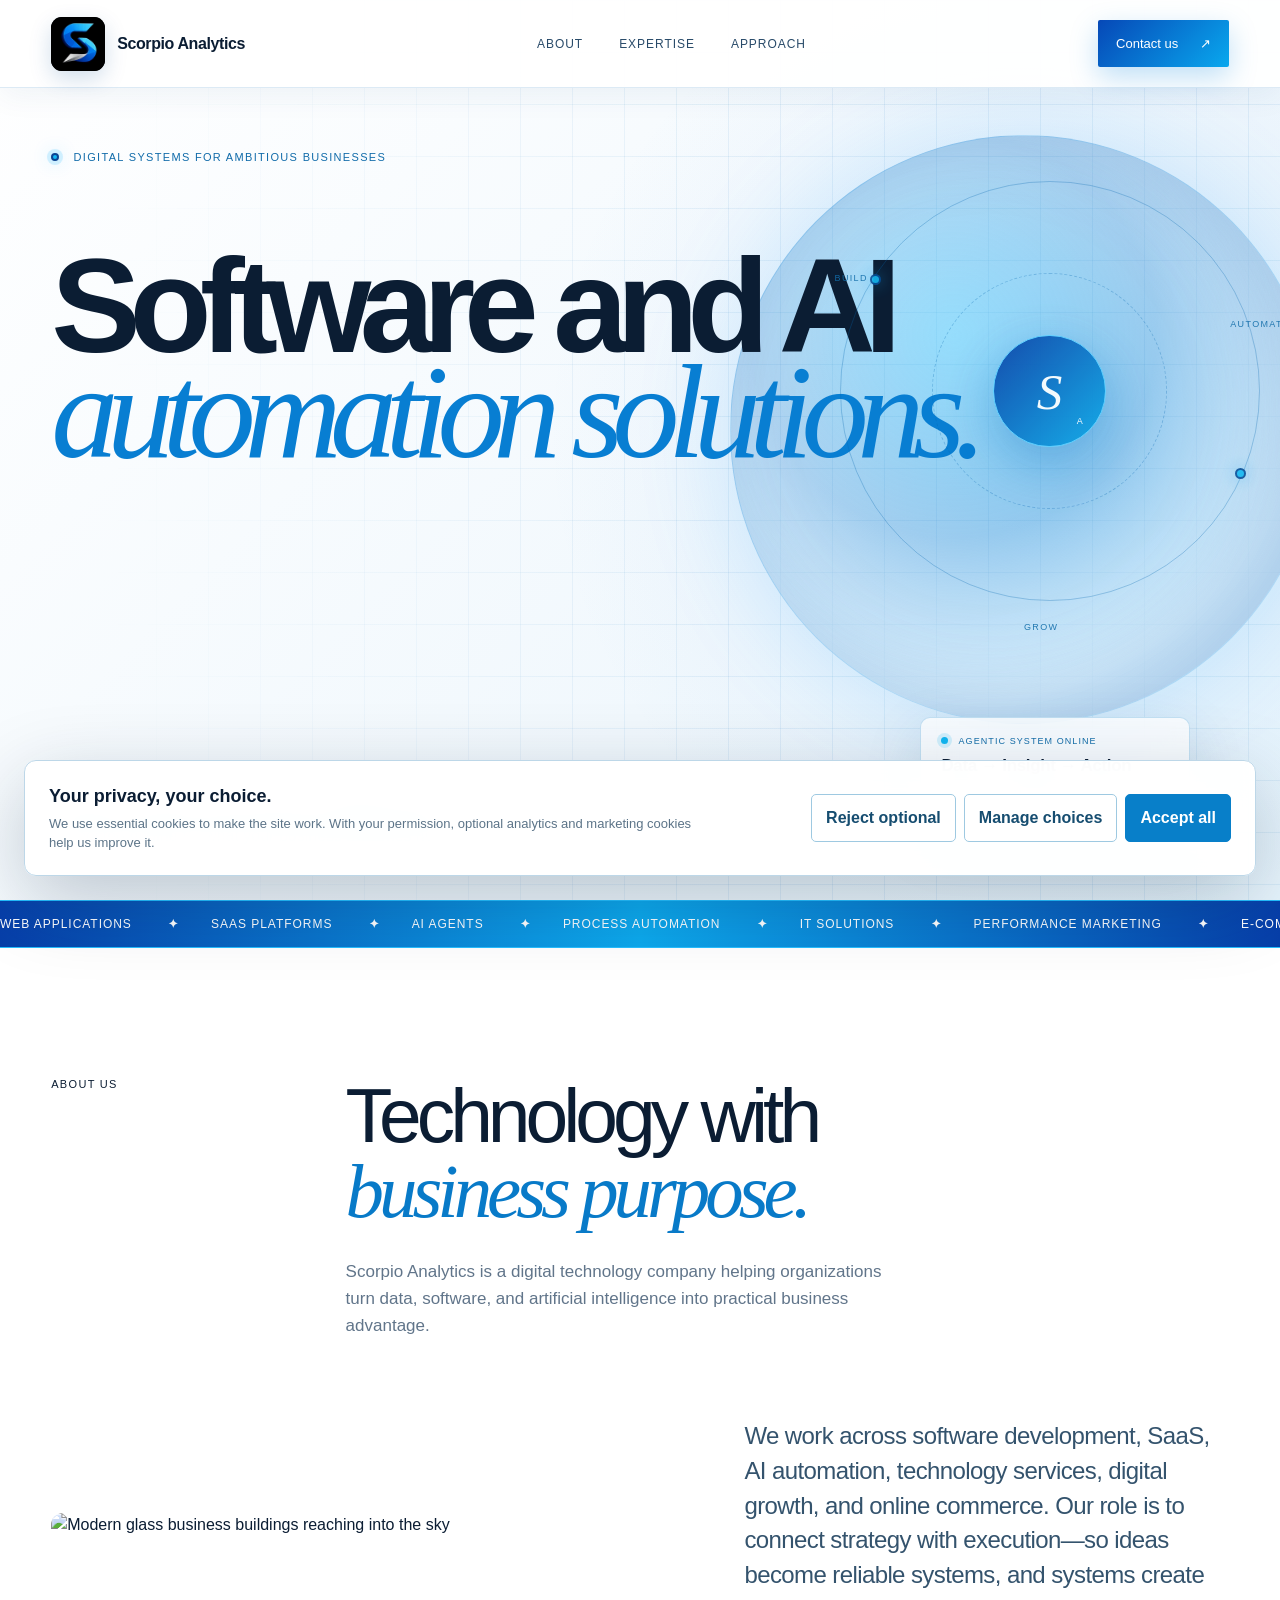
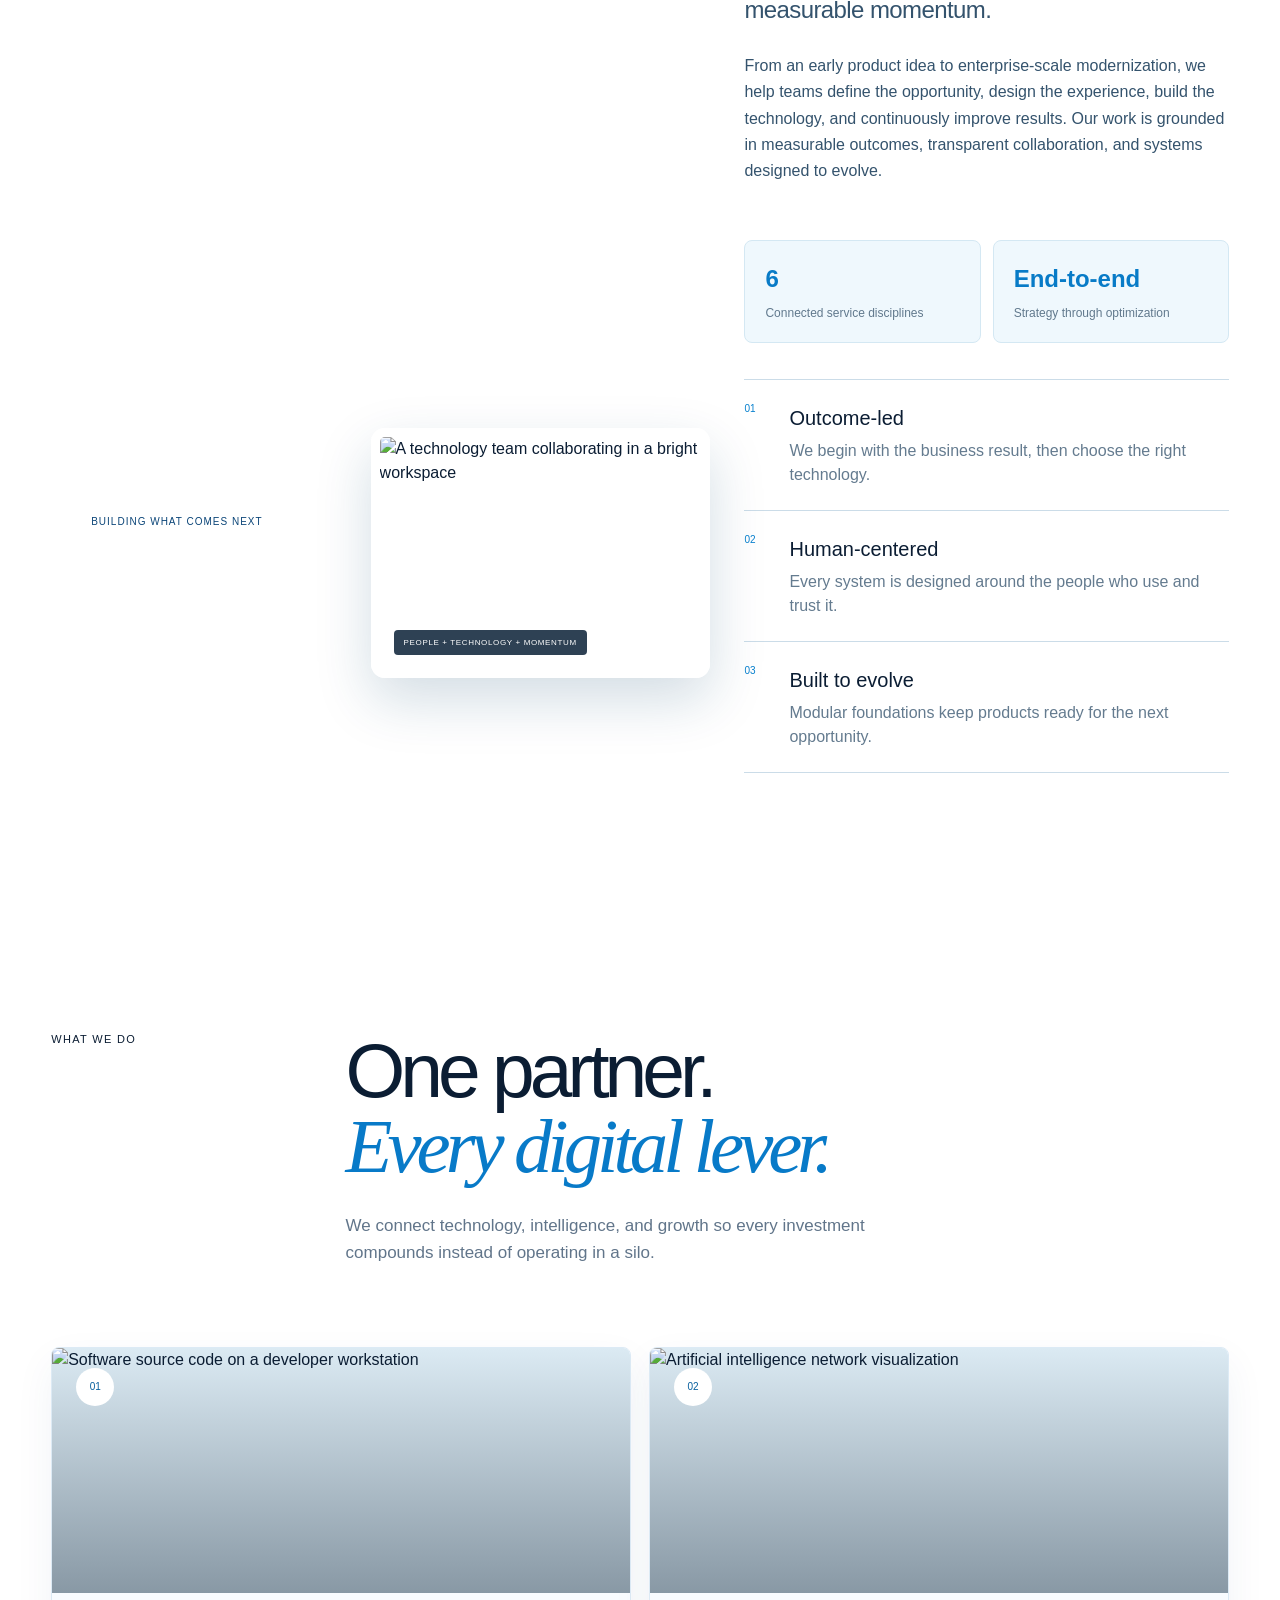
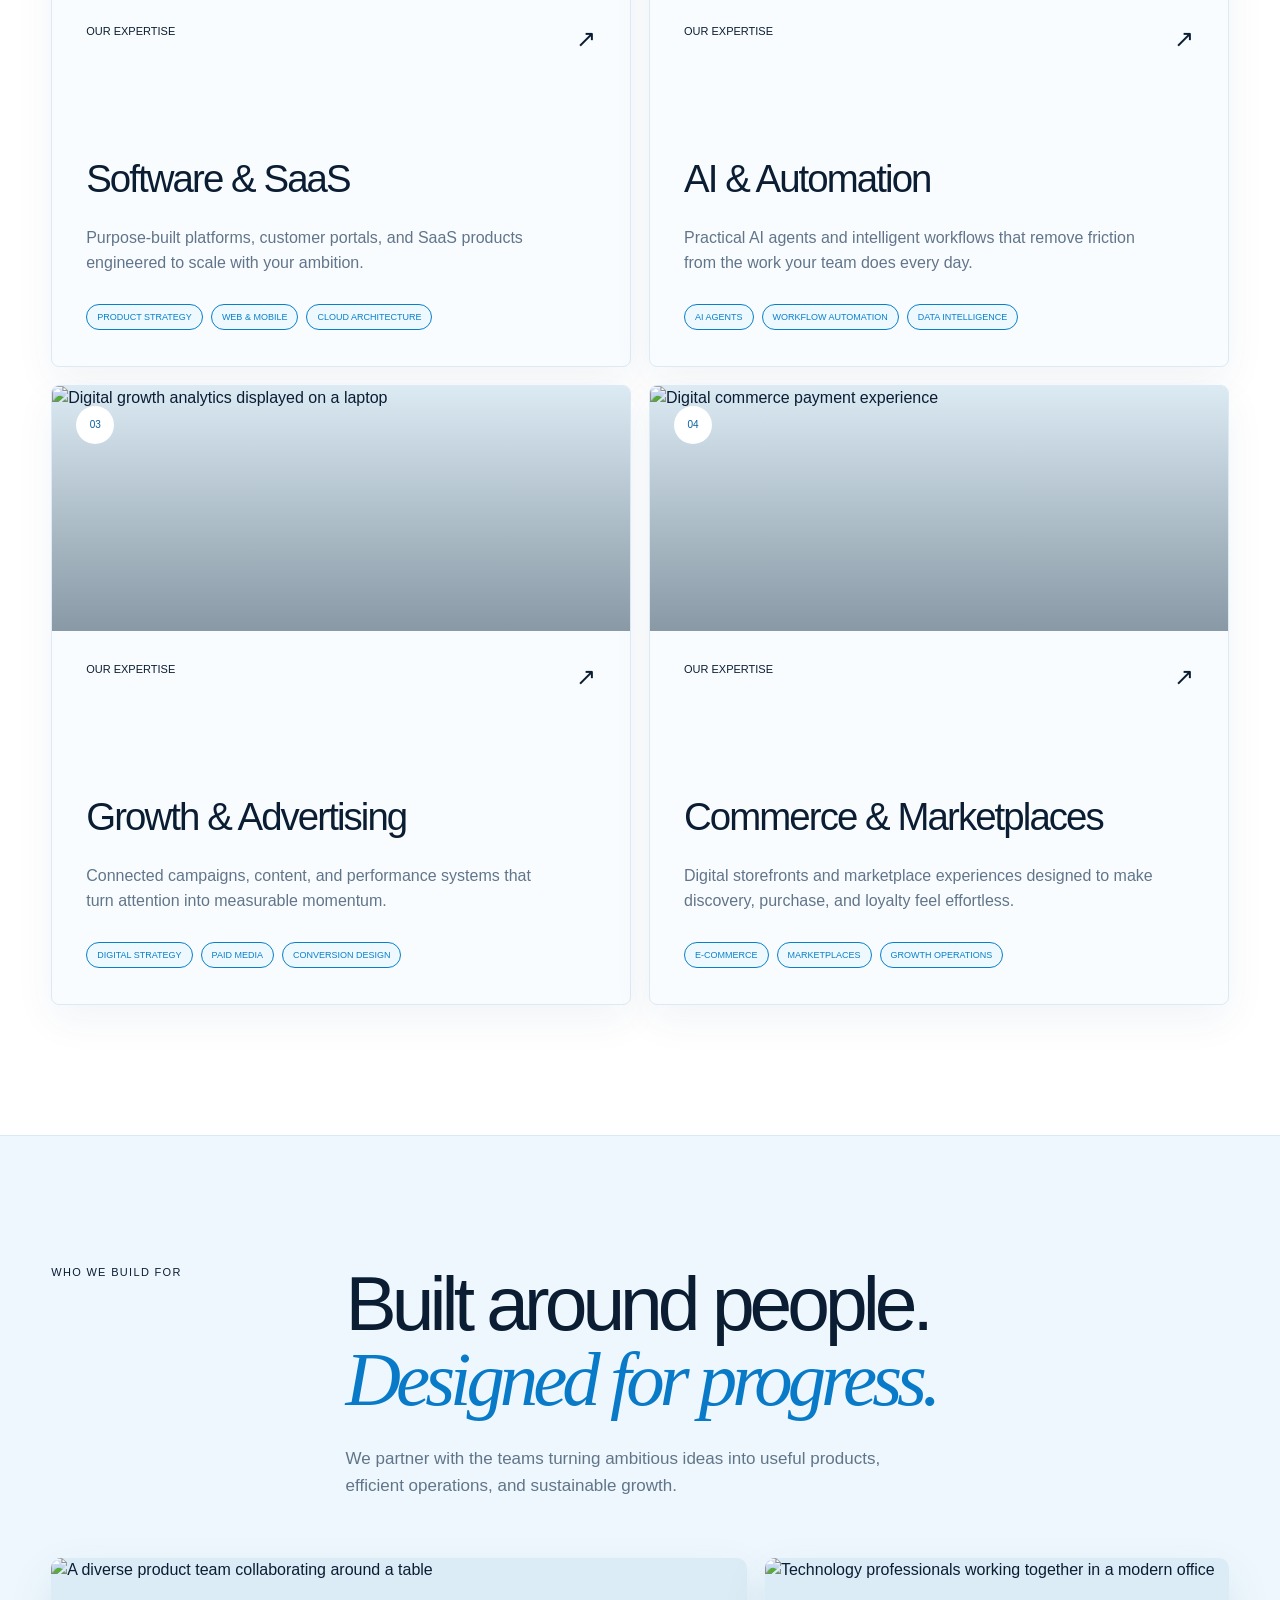
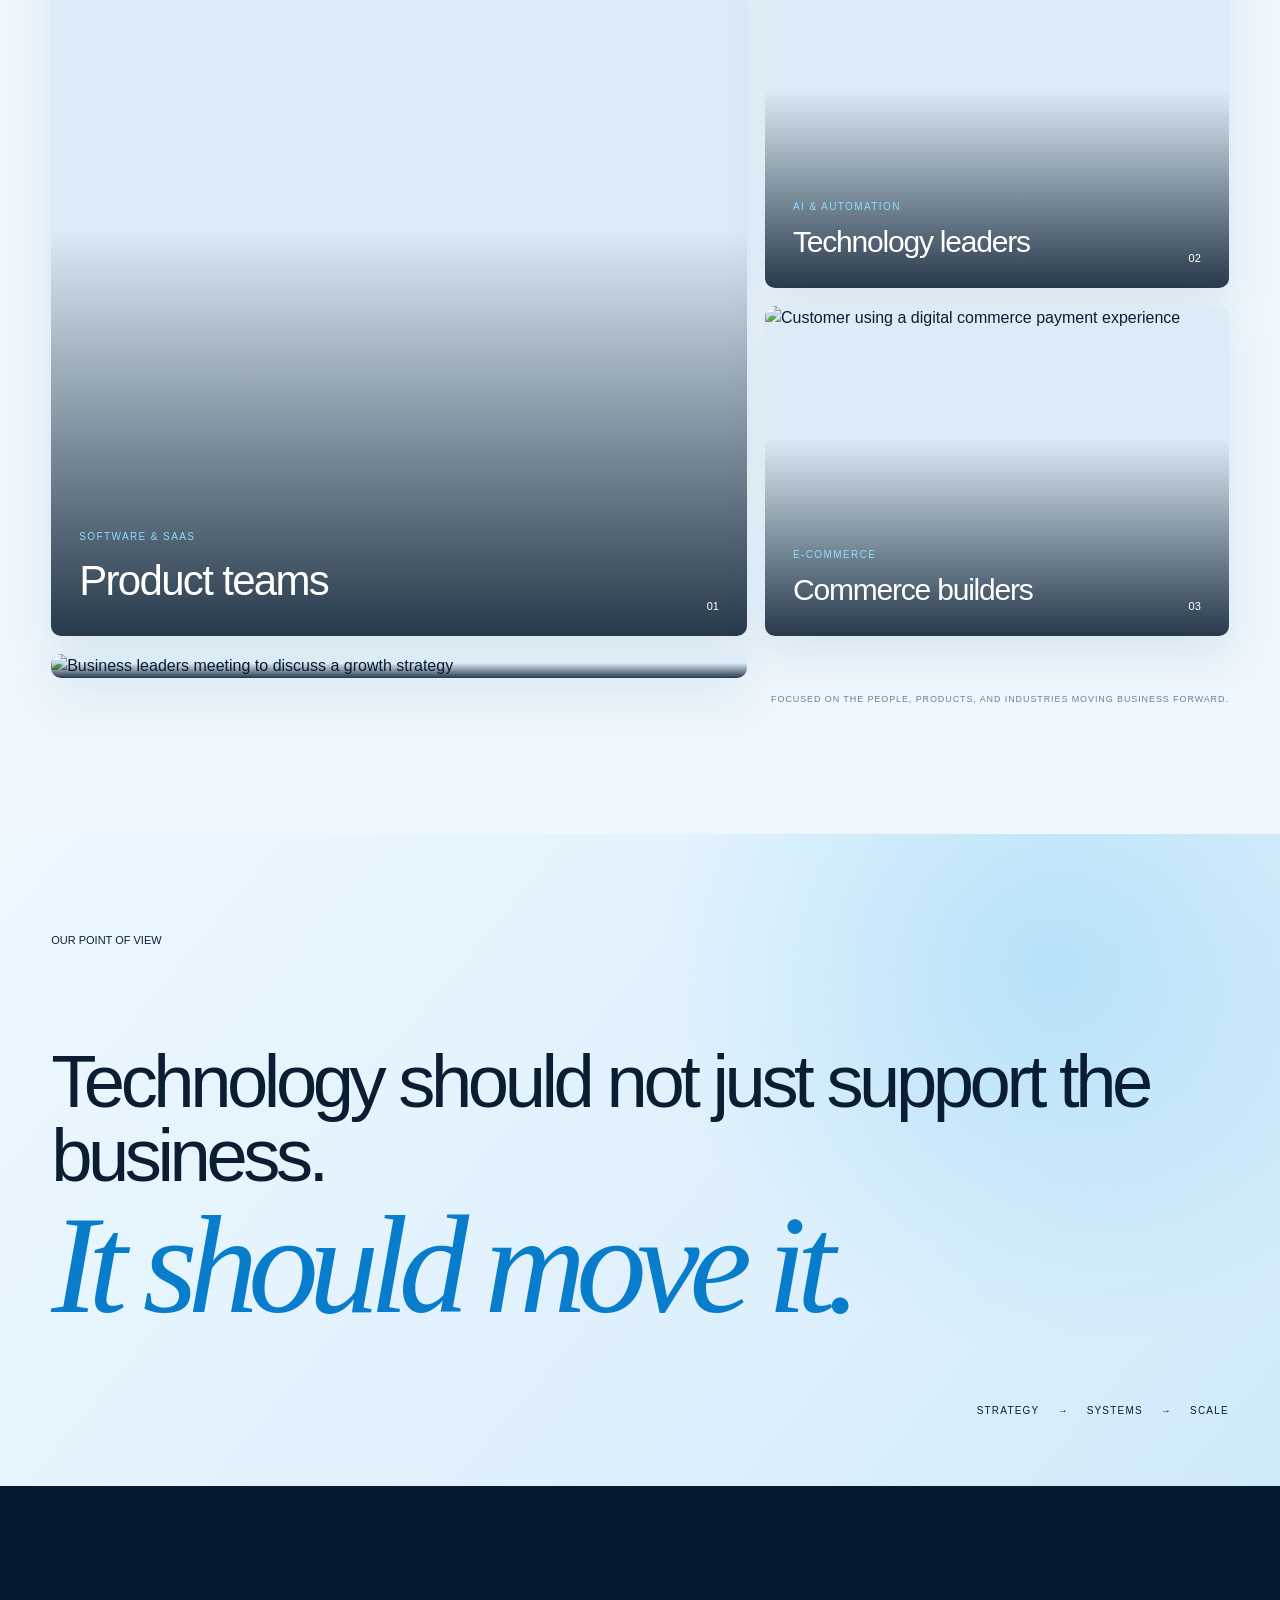
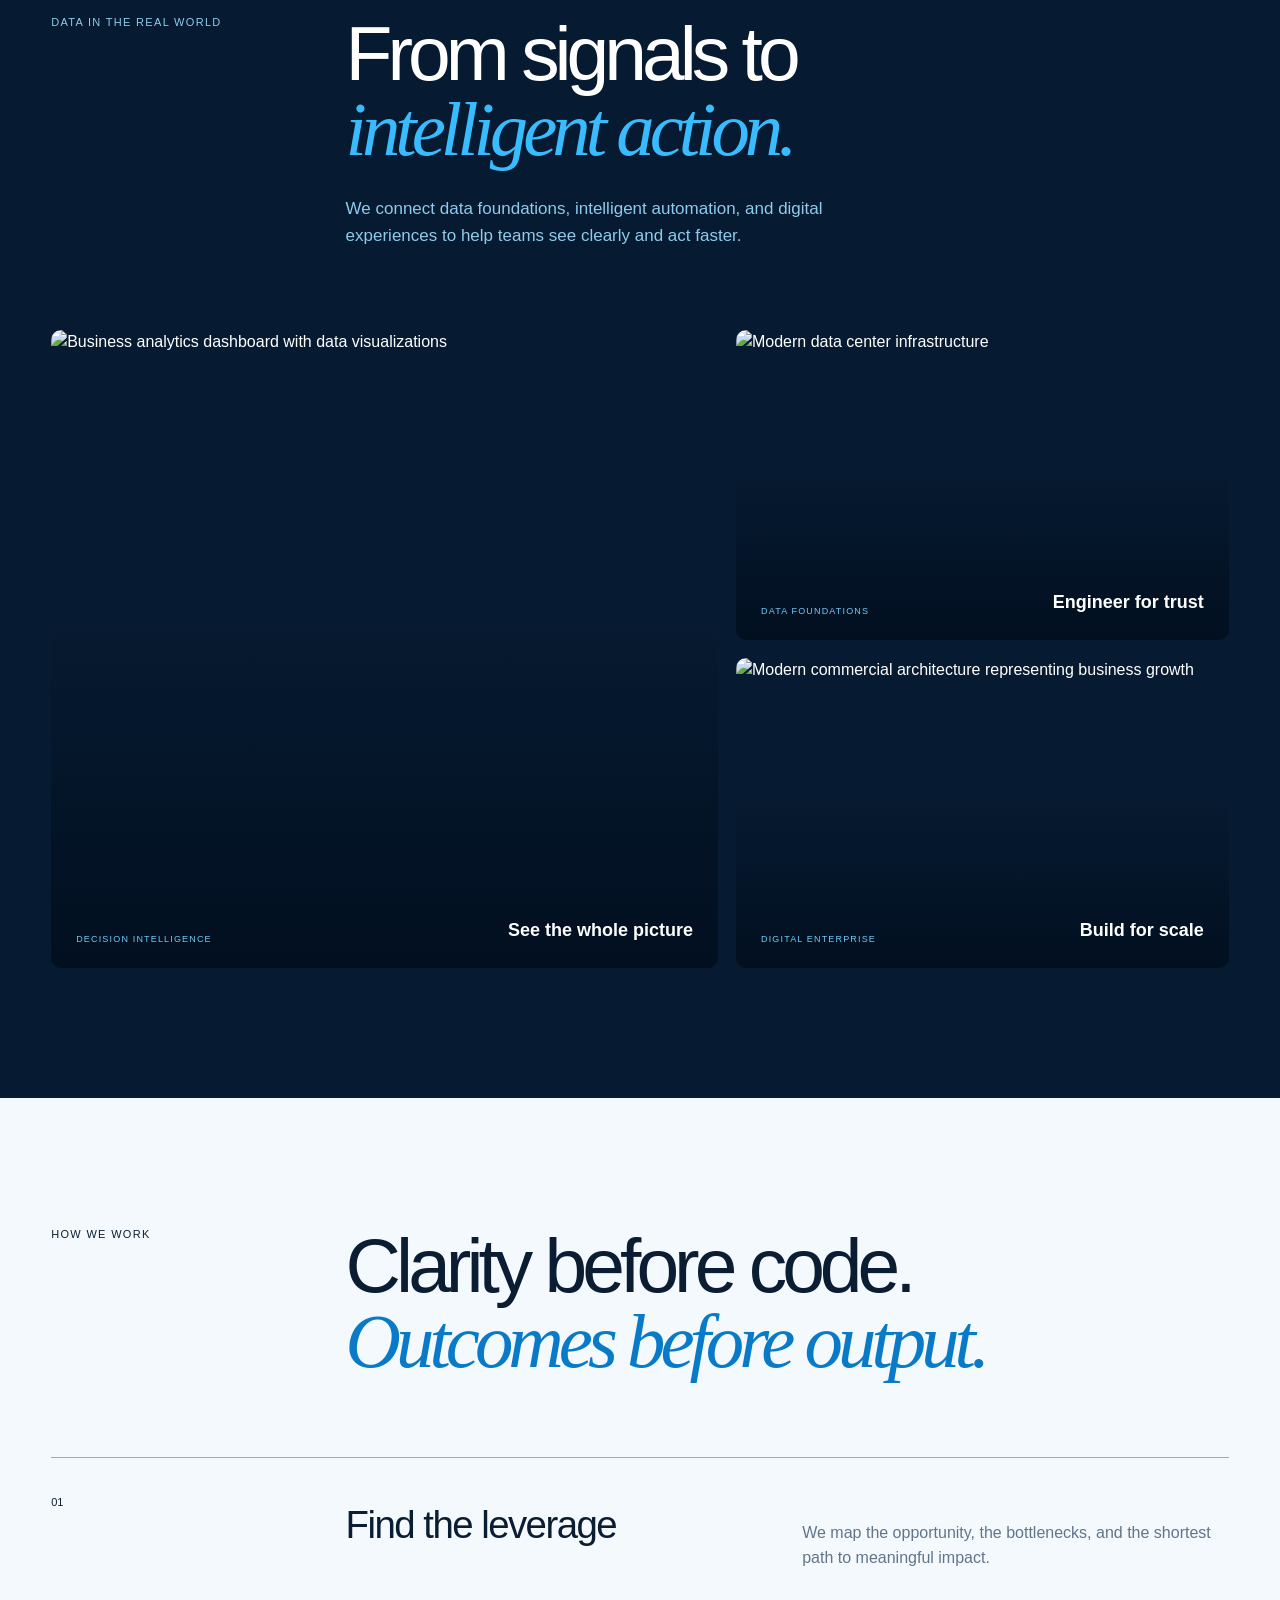
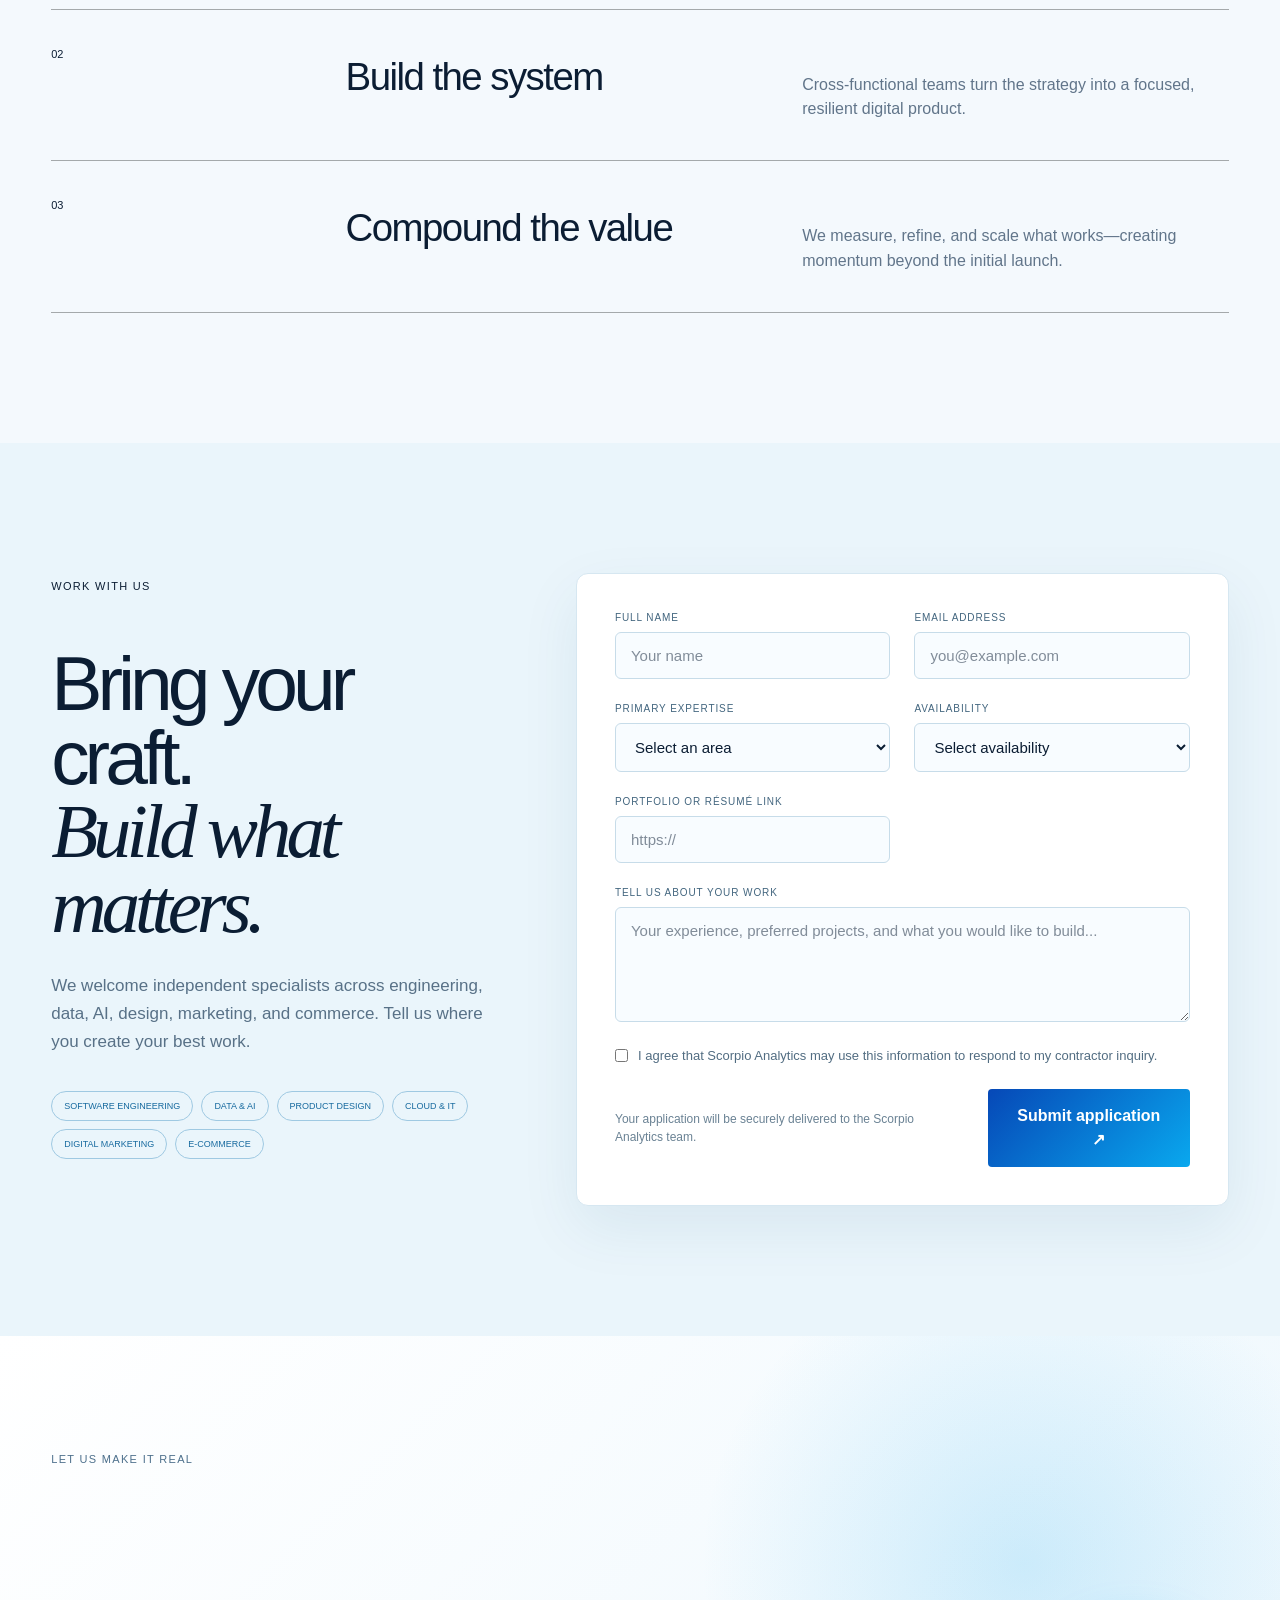
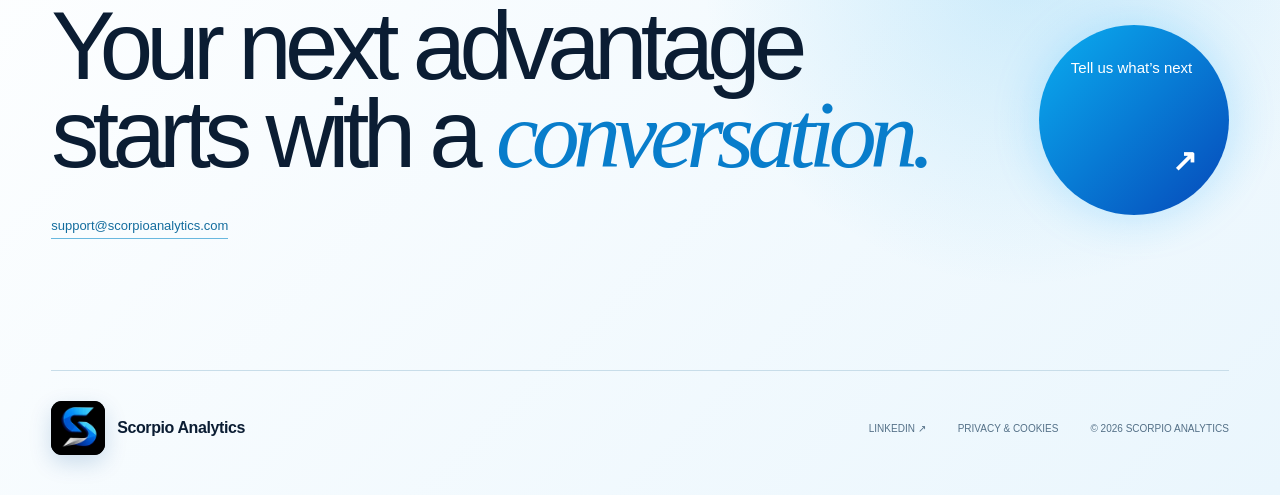
==== commit 277d67e4: "Use square Scorpio logo across website" ====
--- a/docs/index.html
+++ b/docs/index.html
@@ -1,4 +1,4 @@
-<!DOCTYPE html><html lang="en"><head><meta charSet="utf-8"/><meta name="viewport" content="width=device-width, initial-scale=1"/><link rel="preload" href="/scorpio-logo.png" as="image"/><link rel="preload" href="https://images.unsplash.com/photo-1486406146926-c627a92ad1ab?auto=format&amp;fit=crop&amp;w=1600&amp;q=84" as="image"/><link rel="preload" href="https://images.unsplash.com/photo-1522071820081-009f0129c71c?auto=format&amp;fit=crop&amp;w=1000&amp;q=82" as="image"/><link rel="preload" href="https://images.unsplash.com/photo-1551288049-bebda4e38f71?auto=format&amp;fit=crop&amp;w=1600&amp;q=84" as="image"/><link rel="preload" href="https://images.unsplash.com/photo-1558494949-ef010cbdcc31?auto=format&amp;fit=crop&amp;w=1200&amp;q=84" as="image"/><link rel="preload" href="https://images.unsplash.com/photo-1518005020951-eccb494ad742?auto=format&amp;fit=crop&amp;w=1200&amp;q=84" as="image"/><link rel="stylesheet" href="/assets/index-CK2LCe1y.css" data-rsc-css-href="/assets/index-CK2LCe1y.css" data-precedence="vite-rsc/importer-resources"/><title>Scorpio Analytics | Software, AI Automation &amp; Digital Solutions</title><meta name="description" content="Scorpio Analytics builds software, SaaS products, AI automation, data solutions, digital growth systems, and e-commerce experiences for ambitious businesses."/><meta name="robots" content="index, follow"/><meta name="googlebot" content="index, follow, max-image-preview:large, max-snippet:-1, max-video-preview:-1"/><meta property="og:title" content="Scorpio Analytics | Building What Comes Next"/><meta property="og:description" content="Software, AI automation, data, digital growth, and commerce solutions built as one connected business engine."/><meta property="og:url" content="https://scorpioanalytics.com/"/><meta property="og:site_name" content="Scorpio Analytics"/><meta property="og:type" content="website"/><meta name="twitter:card" content="summary_large_image"/><meta name="twitter:title" content="Scorpio Analytics | Building What Comes Next"/><meta name="twitter:description" content="Software, AI automation, data, digital growth, and commerce solutions."/><link rel="shortcut icon" href="https://scorpioanalytics.com/scorpio-logo.png"/><link rel="icon" href="https://scorpioanalytics.com/scorpio-logo.png"/><link rel="apple-touch-icon" href="https://scorpioanalytics.com/scorpio-logo.png"/><link rel="canonical" href="https://scorpioanalytics.com/"/>
+<!DOCTYPE html><html lang="en"><head><meta charSet="utf-8"/><meta name="viewport" content="width=device-width, initial-scale=1"/><link rel="preload" href="/favicon.png" as="image"/><link rel="preload" href="https://images.unsplash.com/photo-1486406146926-c627a92ad1ab?auto=format&amp;fit=crop&amp;w=1600&amp;q=84" as="image"/><link rel="preload" href="https://images.unsplash.com/photo-1522071820081-009f0129c71c?auto=format&amp;fit=crop&amp;w=1000&amp;q=82" as="image"/><link rel="preload" href="https://images.unsplash.com/photo-1551288049-bebda4e38f71?auto=format&amp;fit=crop&amp;w=1600&amp;q=84" as="image"/><link rel="preload" href="https://images.unsplash.com/photo-1558494949-ef010cbdcc31?auto=format&amp;fit=crop&amp;w=1200&amp;q=84" as="image"/><link rel="preload" href="https://images.unsplash.com/photo-1518005020951-eccb494ad742?auto=format&amp;fit=crop&amp;w=1200&amp;q=84" as="image"/><link rel="stylesheet" href="/assets/index-wU91oc_3.css" data-rsc-css-href="/assets/index-wU91oc_3.css" data-precedence="vite-rsc/importer-resources"/><title>Scorpio Analytics | Software, AI Automation &amp; Digital Solutions</title><meta name="description" content="Scorpio Analytics builds software, SaaS products, AI automation, data solutions, digital growth systems, and e-commerce experiences for ambitious businesses."/><meta name="application-name" content="Scorpio Analytics"/><meta name="robots" content="index, follow"/><meta name="googlebot" content="index, follow, max-image-preview:large, max-snippet:-1, max-video-preview:-1"/><meta property="og:title" content="Scorpio Analytics | Building What Comes Next"/><meta property="og:description" content="Software, AI automation, data, digital growth, and commerce solutions built as one connected business engine."/><meta property="og:url" content="https://scorpioanalytics.com/"/><meta property="og:site_name" content="Scorpio Analytics"/><meta property="og:type" content="website"/><meta name="twitter:card" content="summary_large_image"/><meta name="twitter:title" content="Scorpio Analytics | Building What Comes Next"/><meta name="twitter:description" content="Software, AI automation, data, digital growth, and commerce solutions."/><link rel="shortcut icon" href="https://scorpioanalytics.com/favicon.ico"/><link rel="icon" href="https://scorpioanalytics.com/favicon.png" sizes="512x512" type="image/png"/><link rel="icon" href="https://scorpioanalytics.com/favicon.ico" type="image/x-icon"/><link rel="apple-touch-icon" href="https://scorpioanalytics.com/apple-touch-icon.png" sizes="180x180" type="image/png"/><link rel="manifest" href="https://scorpioanalytics.com/site.webmanifest"/><link rel="canonical" href="https://scorpioanalytics.com/"/>
 <style data-vinext-fonts>/* cyrillic-ext */
 @font-face {
   font-family: 'Geist';
@@ -108,4 +108,4 @@
 
 .__variable_geist_mono_0u8v0x9 { --font-geist-mono: 'Geist Mono', sans-serif; }
 </style>
-<script type="application/ld+json">{"@context":"https://schema.org","@type":"Organization","name":"Scorpio Analytics","url":"https://scorpioanalytics.com/","logo":"https://scorpioanalytics.com/scorpio-logo.png","email":"support@scorpioanalytics.com","sameAs":["https://www.linkedin.com/company/142884752/"]}</script></head><body class="__variable_geist_15243yi __variable_geist_mono_0u8v0x9"><main><nav class="nav"><a class="brand" href="#top" aria-label="Scorpio Analytics home"><span class="logo-crop"><img src="/scorpio-logo.png" alt="Scorpio Analytics"/></span></a><div class="nav-links" aria-label="Primary navigation"><a href="#about">About</a><a href="#services">Expertise</a><a href="#approach">Approach</a></div><a class="nav-cta" href="#contact">Contact us <span>↗</span></a></nav><section class="hero" id="top"><div class="hero-kicker"><span class="pulse"></span> Digital systems for ambitious businesses</div><h1>Software and AI<br/><em>automation solutions.</em></h1><div class="hero-bottom"><p>Software, AI, growth, and commerce—designed as one connected engine for what your business becomes next.</p><a class="circle-link" href="#services" aria-label="Explore our expertise">↓</a></div><div class="agent-console" aria-label="Live agentic capabilities"><span class="agent-status"><i></i> AGENTIC SYSTEM ONLINE</span><strong data-agent-text="true">Observe → Reason → Act</strong><small>Human-led. AI-accelerated.</small></div><div class="orbit" aria-hidden="true"><div class="orbit-ring ring-one"></div><div class="orbit-ring ring-two"></div><div class="orbit-core">S<span>A</span></div><span class="orbit-label label-one">BUILD</span><span class="orbit-label label-two">AUTOMATE</span><span class="orbit-label label-three">GROW</span></div></section><section class="signal-strip" aria-label="Capabilities"><div class="signal-track"><span>Web applications<!-- --> <b>✦</b></span><span>SaaS platforms<!-- --> <b>✦</b></span><span>AI agents<!-- --> <b>✦</b></span><span>Process automation<!-- --> <b>✦</b></span><span>IT solutions<!-- --> <b>✦</b></span><span>Performance marketing<!-- --> <b>✦</b></span><span>E-commerce<!-- --> <b>✦</b></span><span>Analytics<!-- --> <b>✦</b></span><span>Web applications<!-- --> <b>✦</b></span><span>SaaS platforms<!-- --> <b>✦</b></span><span>AI agents<!-- --> <b>✦</b></span><span>Process automation<!-- --> <b>✦</b></span><span>IT solutions<!-- --> <b>✦</b></span><span>Performance marketing<!-- --> <b>✦</b></span><span>E-commerce<!-- --> <b>✦</b></span><span>Analytics<!-- --> <b>✦</b></span></div></section><section class="about section" id="about"><div class="section-intro"><span class="eyebrow">About us</span><div><h2>Technology with<br/><i>business purpose.</i></h2><p>Scorpio Analytics is a digital technology company helping organizations turn data, software, and artificial intelligence into practical business advantage.</p></div></div><div class="about-layout"><div class="about-visuals"><div class="about-image reveal"><img src="https://images.unsplash.com/photo-1486406146926-c627a92ad1ab?auto=format&amp;fit=crop&amp;w=1600&amp;q=84" alt="Modern glass business buildings reaching into the sky"/><div class="image-chip">Building what comes next</div></div><div class="about-secondary reveal"><img src="https://images.unsplash.com/photo-1522071820081-009f0129c71c?auto=format&amp;fit=crop&amp;w=1000&amp;q=82" alt="A technology team collaborating in a bright workspace"/><span>People + technology + momentum</span></div></div><div class="about-copy"><p>We work across software development, SaaS, AI automation, technology services, digital growth, and online commerce. Our role is to connect strategy with execution—so ideas become reliable systems, and systems create measurable momentum.</p><p class="about-detail">From an early product idea to enterprise-scale modernization, we help teams define the opportunity, design the experience, build the technology, and continuously improve results. Our work is grounded in measurable outcomes, transparent collaboration, and systems designed to evolve.</p><div class="about-stats"><div><b>6</b><span>Connected service disciplines</span></div><div><b>End-to-end</b><span>Strategy through optimization</span></div></div><div class="about-principles"><article><b>01</b><h3>Outcome-led</h3><p>We begin with the business result, then choose the right technology.</p></article><article><b>02</b><h3>Human-centered</h3><p>Every system is designed around the people who use and trust it.</p></article><article><b>03</b><h3>Built to evolve</h3><p>Modular foundations keep products ready for the next opportunity.</p></article></div></div></div></section>    <section class="services section" id="services"><div class="section-intro"><span class="eyebrow">What we do</span><div><h2>One partner.<br/><i>Every digital lever.</i></h2><p>We connect technology, intelligence, and growth so every investment compounds instead of operating in a silo.</p></div></div><div class="service-grid"><a class="service-card" href="/services/software-saas/" aria-label="Email Scorpio Analytics about Software &amp; SaaS"><div class="service-image"><img src="https://images.unsplash.com/photo-1555066931-4365d14bab8c?auto=format&amp;fit=crop&amp;w=1000&amp;q=82" alt="Software source code on a developer workstation" loading="lazy"/><span>01</span></div><div class="service-body"><div class="card-top"><span>OUR EXPERTISE</span><span class="card-arrow">↗</span></div><h3>Software &amp; SaaS</h3><p>Purpose-built platforms, customer portals, and SaaS products engineered to scale with your ambition.</p><div class="tags"><span>Product strategy</span><span>Web &amp; mobile</span><span>Cloud architecture</span></div></div></a><a class="service-card" href="/services/ai-automation/" aria-label="Email Scorpio Analytics about AI &amp; Automation"><div class="service-image"><img src="https://images.unsplash.com/photo-1677442136019-21780ecad995?auto=format&amp;fit=crop&amp;w=1000&amp;q=82" alt="Artificial intelligence network visualization" loading="lazy"/><span>02</span></div><div class="service-body"><div class="card-top"><span>OUR EXPERTISE</span><span class="card-arrow">↗</span></div><h3>AI &amp; Automation</h3><p>Practical AI agents and intelligent workflows that remove friction from the work your team does every day.</p><div class="tags"><span>AI agents</span><span>Workflow automation</span><span>Data intelligence</span></div></div></a><a class="service-card" href="/services/digital-growth/" aria-label="Email Scorpio Analytics about Growth &amp; Advertising"><div class="service-image"><img src="https://images.unsplash.com/photo-1460925895917-afdab827c52f?auto=format&amp;fit=crop&amp;w=1000&amp;q=82" alt="Digital growth analytics displayed on a laptop" loading="lazy"/><span>03</span></div><div class="service-body"><div class="card-top"><span>OUR EXPERTISE</span><span class="card-arrow">↗</span></div><h3>Growth &amp; Advertising</h3><p>Connected campaigns, content, and performance systems that turn attention into measurable momentum.</p><div class="tags"><span>Digital strategy</span><span>Paid media</span><span>Conversion design</span></div></div></a><a class="service-card" href="/services/ecommerce-marketplaces/" aria-label="Email Scorpio Analytics about Commerce &amp; Marketplaces"><div class="service-image"><img src="https://images.unsplash.com/photo-1556742049-0cfed4f6a45d?auto=format&amp;fit=crop&amp;w=1000&amp;q=82" alt="Digital commerce payment experience" loading="lazy"/><span>04</span></div><div class="service-body"><div class="card-top"><span>OUR EXPERTISE</span><span class="card-arrow">↗</span></div><h3>Commerce &amp; Marketplaces</h3><p>Digital storefronts and marketplace experiences designed to make discovery, purchase, and loyalty feel effortless.</p><div class="tags"><span>E-commerce</span><span>Marketplaces</span><span>Growth operations</span></div></div></a></div></section><section class="client-gallery section" id="clients"><div class="section-intro gallery-intro"><span class="eyebrow">Who we build for</span><div><h2>Built around people.<br/><i>Designed for progress.</i></h2><p>We partner with the teams turning ambitious ideas into useful products, efficient operations, and sustainable growth.</p></div></div><div class="client-grid"><a class="client-image card-1" href="#contact" aria-label="Discuss solutions for Product teams"><img src="https://images.unsplash.com/photo-1521737711867-e3b97375f902?auto=format&amp;fit=crop&amp;w=1200&amp;q=82" alt="A diverse product team collaborating around a table" loading="lazy"/><div class="client-caption"><span>Software &amp; SaaS</span><h3>Product teams</h3><b>0<!-- -->1</b></div></a><a class="client-image card-2" href="#contact" aria-label="Discuss solutions for Technology leaders"><img src="https://images.unsplash.com/photo-1551434678-e076c223a692?auto=format&amp;fit=crop&amp;w=1200&amp;q=82" alt="Technology professionals working together in a modern office" loading="lazy"/><div class="client-caption"><span>AI &amp; Automation</span><h3>Technology leaders</h3><b>0<!-- -->2</b></div></a><a class="client-image card-3" href="#contact" aria-label="Discuss solutions for Commerce builders"><img src="https://images.unsplash.com/photo-1556742049-0cfed4f6a45d?auto=format&amp;fit=crop&amp;w=1200&amp;q=82" alt="Customer using a digital commerce payment experience" loading="lazy"/><div class="client-caption"><span>E-commerce</span><h3>Commerce builders</h3><b>0<!-- -->3</b></div></a><a class="client-image card-4" href="#contact" aria-label="Discuss solutions for Growth partners"><img src="https://images.unsplash.com/photo-1556761175-b413da4baf72?auto=format&amp;fit=crop&amp;w=1200&amp;q=82" alt="Business leaders meeting to discuss a growth strategy" loading="lazy"/><div class="client-caption"><span>Digital growth</span><h3>Growth partners</h3><b>0<!-- -->4</b></div></a></div><p class="image-note">Focused on the people, products, and industries moving business forward.</p></section><section class="manifesto"><div class="manifesto-number">OUR POINT OF VIEW</div><p>Technology should not just support the business.</p><h2>It should move it.</h2><div class="manifesto-note"><span>STRATEGY</span><i>→</i><span>SYSTEMS</span><i>→</i><span>SCALE</span></div></section><section class="data-world section"><div class="section-intro"><span class="eyebrow">Data in the real world</span><div><h2>From signals to<br/><i>intelligent action.</i></h2><p>We connect data foundations, intelligent automation, and digital experiences to help teams see clearly and act faster.</p></div></div><div class="data-mosaic"><figure class="data-shot data-wide reveal"><img src="https://images.unsplash.com/photo-1551288049-bebda4e38f71?auto=format&amp;fit=crop&amp;w=1600&amp;q=84" alt="Business analytics dashboard with data visualizations"/><figcaption><span>Decision intelligence</span><b>See the whole picture</b></figcaption></figure><figure class="data-shot reveal"><img src="https://images.unsplash.com/photo-1558494949-ef010cbdcc31?auto=format&amp;fit=crop&amp;w=1200&amp;q=84" alt="Modern data center infrastructure"/><figcaption><span>Data foundations</span><b>Engineer for trust</b></figcaption></figure><figure class="data-shot reveal"><img src="https://images.unsplash.com/photo-1518005020951-eccb494ad742?auto=format&amp;fit=crop&amp;w=1200&amp;q=84" alt="Modern commercial architecture representing business growth"/><figcaption><span>Digital enterprise</span><b>Build for scale</b></figcaption></figure></div></section>    <section class="approach section" id="approach"><div class="section-intro approach-intro"><span class="eyebrow">How we work</span><div><h2>Clarity before code.<br/><i>Outcomes before output.</i></h2></div></div><div class="steps"><article><span>01</span><div><h3>Find the leverage</h3><p>We map the opportunity, the bottlenecks, and the shortest path to meaningful impact.</p></div></article><article><span>02</span><div><h3>Build the system</h3><p>Cross-functional teams turn the strategy into a focused, resilient digital product.</p></div></article><article><span>03</span><div><h3>Compound the value</h3><p>We measure, refine, and scale what works—creating momentum beyond the initial launch.</p></div></article></div></section><section class="contractors section" id="contractors"><div class="contractor-intro"><span class="eyebrow">Work with us</span><h2>Bring your craft.<br/><i>Build what matters.</i></h2><p>We welcome independent specialists across engineering, data, AI, design, marketing, and commerce. Tell us where you create your best work.</p><div class="talent-tags"><span>Software engineering</span><span>Data &amp; AI</span><span>Product design</span><span>Cloud &amp; IT</span><span>Digital marketing</span><span>E-commerce</span></div></div><form class="contractor-form" id="contractor-form" action="https://formsubmit.co/support@scorpioanalytics.com" method="POST"><input type="hidden" name="_subject" value="New contractor application - Scorpio Analytics"/><input type="hidden" name="_template" value="table"/><input type="hidden" name="_next" value="https://scorpioanalytics.com/?submitted=contractor#contractors"/><input type="hidden" name="_url" value="https://scorpioanalytics.com/#contractors"/><input type="text" class="honey-field" tabindex="-1" autoComplete="off" name="_honey"/><div class="field"><label for="contractor-name">Full name</label><input id="contractor-name" type="text" autoComplete="name" required="" placeholder="Your name" name="name"/></div><div class="field"><label for="contractor-email">Email address</label><input id="contractor-email" type="email" autoComplete="email" required="" placeholder="you@example.com" name="email"/></div><div class="field"><label for="contractor-skill">Primary expertise</label><select id="contractor-skill" name="expertise" required=""><option value="" disabled="" selected="">Select an area</option><option>Software engineering</option><option>Data &amp; AI</option><option>Product design</option><option>Cloud &amp; IT</option><option>Digital marketing</option><option>E-commerce</option><option>Other</option></select></div><div class="field"><label for="contractor-availability">Availability</label><select id="contractor-availability" name="availability" required=""><option value="" disabled="" selected="">Select availability</option><option>Immediately</option><option>Within 2 weeks</option><option>Within 1 month</option><option>Future opportunities</option></select></div><div class="field"><label for="contractor-portfolio">Portfolio or résumé link</label><input id="contractor-portfolio" type="url" placeholder="https://" name="portfolio"/></div><div class="field field-wide"><label for="contractor-message">Tell us about your work</label><textarea id="contractor-message" name="message" rows="5" required="" placeholder="Your experience, preferred projects, and what you would like to build..."></textarea></div><label class="consent field-wide"><input type="checkbox" required="" name="consent"/><span>I agree that Scorpio Analytics may use this information to respond to my contractor inquiry.</span></label><div class="form-footer field-wide"><p>Your application will be securely delivered to the Scorpio Analytics team.</p><button type="submit">Submit application <span>↗</span></button></div><div class="form-message field-wide" id="contractor-form-message" role="status" aria-live="polite" hidden=""></div></form></section>    <section class="contact" id="contact"><span class="eyebrow light">Let us make it real</span><div class="contact-content"><div><h2>Your next advantage<br/>starts with a <i>conversation.</i></h2><div class="contact-details"><a href="mailto:support@scorpioanalytics.com">support@scorpioanalytics.com</a></div></div><a class="contact-button" href="mailto:support@scorpioanalytics.com"><span>Tell us what’s next</span><b>↗</b></a></div><footer><a class="brand footer-brand" href="#top"><span class="logo-crop footer-logo"><img src="/scorpio-logo.png" alt="Scorpio Analytics"/></span></a><div class="footer-meta"><a href="https://www.linkedin.com/company/142884752/" target="_blank" rel="noreferrer">LinkedIn ↗</a><button type="button" class="privacy-link" data-open-privacy="true">Privacy &amp; cookies</button><span>© <!-- -->2026<!-- --> Scorpio Analytics</span></div></footer></section><div class="cookie-banner" id="cookie-banner" role="dialog" aria-label="Cookie preferences" hidden=""><div><strong>Your privacy, your choice.</strong><p>We use essential cookies to make the site work. With your permission, optional analytics and marketing cookies help us improve it.</p></div><div class="cookie-actions"><button type="button" data-cookie="reject">Reject optional</button><button type="button" data-cookie="manage">Manage choices</button><button type="button" class="primary" data-cookie="accept">Accept all</button></div></div><div class="privacy-modal" id="cookie-settings" role="dialog" aria-modal="true" aria-labelledby="cookie-title" hidden=""><div class="modal-card"><button class="modal-close" type="button" data-modal-close="true" aria-label="Close">×</button><span class="eyebrow">Privacy controls</span><h2 id="cookie-title">Cookie preferences</h2><p>Choose which optional cookies Scorpio Analytics may use on this device.</p><label class="preference-row"><span><b>Essential</b><small>Required for security and saved preferences.</small></span><input type="checkbox" disabled="" checked=""/></label><label class="preference-row"><span><b>Analytics</b><small>Helps us understand how the website is used.</small></span><input id="cookie-analytics" type="checkbox"/></label><label class="preference-row"><span><b>Marketing</b><small>Supports relevant campaign measurement.</small></span><input id="cookie-marketing" type="checkbox"/></label><button class="save-preferences" type="button" data-cookie="save">Save preferences</button></div></div><div class="privacy-modal" id="privacy-notice" role="dialog" aria-modal="true" aria-labelledby="privacy-title" hidden=""><div class="modal-card privacy-copy"><button class="modal-close" type="button" data-modal-close="true" aria-label="Close">×</button><span class="eyebrow">Privacy notice</span><h2 id="privacy-title">How we handle information</h2><p>Scorpio Analytics collects only the information you choose to provide through contact and contractor inquiries. It is used to respond to your request, evaluate potential working relationships, and operate this website.</p><p>We do not sell personal information. Contractor form details are submitted through FormSubmit and delivered to our company inbox. FormSubmit processes this information on our behalf. Optional cookie choices are stored locally on your device.</p><p>For privacy questions or requests concerning your information, contact support@scorpioanalytics.com.</p></div></div>  </main><script src="/site.js" defer></script></body></html>+<script type="application/ld+json">{"@context":"https://schema.org","@graph":[{"@type":"WebSite","@id":"https://scorpioanalytics.com/#website","url":"https://scorpioanalytics.com/","name":"Scorpio Analytics","alternateName":"Scorpio Analytics India","publisher":{"@id":"https://scorpioanalytics.com/#organization"}},{"@type":"Organization","@id":"https://scorpioanalytics.com/#organization","name":"Scorpio Analytics","url":"https://scorpioanalytics.com/","logo":{"@type":"ImageObject","url":"https://scorpioanalytics.com/favicon.png","width":512,"height":512},"email":"support@scorpioanalytics.com","sameAs":["https://www.linkedin.com/company/142884752/"]}]}</script></head><body class="__variable_geist_15243yi __variable_geist_mono_0u8v0x9"><main><nav class="nav"><a class="brand" href="#top" aria-label="Scorpio Analytics home"><span class="logo-crop"><img src="/favicon.png" alt="Scorpio Analytics logo"/></span><span class="brand-name">Scorpio Analytics</span></a><div class="nav-links" aria-label="Primary navigation"><a href="#about">About</a><a href="#services">Expertise</a><a href="#approach">Approach</a></div><a class="nav-cta" href="#contact">Contact us <span>↗</span></a></nav><section class="hero" id="top"><div class="hero-kicker"><span class="pulse"></span> Digital systems for ambitious businesses</div><h1>Software and AI<br/><em>automation solutions.</em></h1><div class="hero-bottom"><p>Software, AI, growth, and commerce—designed as one connected engine for what your business becomes next.</p><a class="circle-link" href="#services" aria-label="Explore our expertise">↓</a></div><div class="agent-console" aria-label="Live agentic capabilities"><span class="agent-status"><i></i> AGENTIC SYSTEM ONLINE</span><strong data-agent-text="true">Observe → Reason → Act</strong><small>Human-led. AI-accelerated.</small></div><div class="orbit" aria-hidden="true"><div class="orbit-ring ring-one"></div><div class="orbit-ring ring-two"></div><div class="orbit-core">S<span>A</span></div><span class="orbit-label label-one">BUILD</span><span class="orbit-label label-two">AUTOMATE</span><span class="orbit-label label-three">GROW</span></div></section><section class="signal-strip" aria-label="Capabilities"><div class="signal-track"><span>Web applications<!-- --> <b>✦</b></span><span>SaaS platforms<!-- --> <b>✦</b></span><span>AI agents<!-- --> <b>✦</b></span><span>Process automation<!-- --> <b>✦</b></span><span>IT solutions<!-- --> <b>✦</b></span><span>Performance marketing<!-- --> <b>✦</b></span><span>E-commerce<!-- --> <b>✦</b></span><span>Analytics<!-- --> <b>✦</b></span><span>Web applications<!-- --> <b>✦</b></span><span>SaaS platforms<!-- --> <b>✦</b></span><span>AI agents<!-- --> <b>✦</b></span><span>Process automation<!-- --> <b>✦</b></span><span>IT solutions<!-- --> <b>✦</b></span><span>Performance marketing<!-- --> <b>✦</b></span><span>E-commerce<!-- --> <b>✦</b></span><span>Analytics<!-- --> <b>✦</b></span></div></section><section class="about section" id="about"><div class="section-intro"><span class="eyebrow">About us</span><div><h2>Technology with<br/><i>business purpose.</i></h2><p>Scorpio Analytics is a digital technology company helping organizations turn data, software, and artificial intelligence into practical business advantage.</p></div></div><div class="about-layout"><div class="about-visuals"><div class="about-image reveal"><img src="https://images.unsplash.com/photo-1486406146926-c627a92ad1ab?auto=format&amp;fit=crop&amp;w=1600&amp;q=84" alt="Modern glass business buildings reaching into the sky"/><div class="image-chip">Building what comes next</div></div><div class="about-secondary reveal"><img src="https://images.unsplash.com/photo-1522071820081-009f0129c71c?auto=format&amp;fit=crop&amp;w=1000&amp;q=82" alt="A technology team collaborating in a bright workspace"/><span>People + technology + momentum</span></div></div><div class="about-copy"><p>We work across software development, SaaS, AI automation, technology services, digital growth, and online commerce. Our role is to connect strategy with execution—so ideas become reliable systems, and systems create measurable momentum.</p><p class="about-detail">From an early product idea to enterprise-scale modernization, we help teams define the opportunity, design the experience, build the technology, and continuously improve results. Our work is grounded in measurable outcomes, transparent collaboration, and systems designed to evolve.</p><div class="about-stats"><div><b>6</b><span>Connected service disciplines</span></div><div><b>End-to-end</b><span>Strategy through optimization</span></div></div><div class="about-principles"><article><b>01</b><h3>Outcome-led</h3><p>We begin with the business result, then choose the right technology.</p></article><article><b>02</b><h3>Human-centered</h3><p>Every system is designed around the people who use and trust it.</p></article><article><b>03</b><h3>Built to evolve</h3><p>Modular foundations keep products ready for the next opportunity.</p></article></div></div></div></section>    <section class="services section" id="services"><div class="section-intro"><span class="eyebrow">What we do</span><div><h2>One partner.<br/><i>Every digital lever.</i></h2><p>We connect technology, intelligence, and growth so every investment compounds instead of operating in a silo.</p></div></div><div class="service-grid"><a class="service-card" href="/services/software-saas/" aria-label="Email Scorpio Analytics about Software &amp; SaaS"><div class="service-image"><img src="https://images.unsplash.com/photo-1555066931-4365d14bab8c?auto=format&amp;fit=crop&amp;w=1000&amp;q=82" alt="Software source code on a developer workstation" loading="lazy"/><span>01</span></div><div class="service-body"><div class="card-top"><span>OUR EXPERTISE</span><span class="card-arrow">↗</span></div><h3>Software &amp; SaaS</h3><p>Purpose-built platforms, customer portals, and SaaS products engineered to scale with your ambition.</p><div class="tags"><span>Product strategy</span><span>Web &amp; mobile</span><span>Cloud architecture</span></div></div></a><a class="service-card" href="/services/ai-automation/" aria-label="Email Scorpio Analytics about AI &amp; Automation"><div class="service-image"><img src="https://images.unsplash.com/photo-1677442136019-21780ecad995?auto=format&amp;fit=crop&amp;w=1000&amp;q=82" alt="Artificial intelligence network visualization" loading="lazy"/><span>02</span></div><div class="service-body"><div class="card-top"><span>OUR EXPERTISE</span><span class="card-arrow">↗</span></div><h3>AI &amp; Automation</h3><p>Practical AI agents and intelligent workflows that remove friction from the work your team does every day.</p><div class="tags"><span>AI agents</span><span>Workflow automation</span><span>Data intelligence</span></div></div></a><a class="service-card" href="/services/digital-growth/" aria-label="Email Scorpio Analytics about Growth &amp; Advertising"><div class="service-image"><img src="https://images.unsplash.com/photo-1460925895917-afdab827c52f?auto=format&amp;fit=crop&amp;w=1000&amp;q=82" alt="Digital growth analytics displayed on a laptop" loading="lazy"/><span>03</span></div><div class="service-body"><div class="card-top"><span>OUR EXPERTISE</span><span class="card-arrow">↗</span></div><h3>Growth &amp; Advertising</h3><p>Connected campaigns, content, and performance systems that turn attention into measurable momentum.</p><div class="tags"><span>Digital strategy</span><span>Paid media</span><span>Conversion design</span></div></div></a><a class="service-card" href="/services/ecommerce-marketplaces/" aria-label="Email Scorpio Analytics about Commerce &amp; Marketplaces"><div class="service-image"><img src="https://images.unsplash.com/photo-1556742049-0cfed4f6a45d?auto=format&amp;fit=crop&amp;w=1000&amp;q=82" alt="Digital commerce payment experience" loading="lazy"/><span>04</span></div><div class="service-body"><div class="card-top"><span>OUR EXPERTISE</span><span class="card-arrow">↗</span></div><h3>Commerce &amp; Marketplaces</h3><p>Digital storefronts and marketplace experiences designed to make discovery, purchase, and loyalty feel effortless.</p><div class="tags"><span>E-commerce</span><span>Marketplaces</span><span>Growth operations</span></div></div></a></div></section><section class="client-gallery section" id="clients"><div class="section-intro gallery-intro"><span class="eyebrow">Who we build for</span><div><h2>Built around people.<br/><i>Designed for progress.</i></h2><p>We partner with the teams turning ambitious ideas into useful products, efficient operations, and sustainable growth.</p></div></div><div class="client-grid"><a class="client-image card-1" href="#contact" aria-label="Discuss solutions for Product teams"><img src="https://images.unsplash.com/photo-1521737711867-e3b97375f902?auto=format&amp;fit=crop&amp;w=1200&amp;q=82" alt="A diverse product team collaborating around a table" loading="lazy"/><div class="client-caption"><span>Software &amp; SaaS</span><h3>Product teams</h3><b>0<!-- -->1</b></div></a><a class="client-image card-2" href="#contact" aria-label="Discuss solutions for Technology leaders"><img src="https://images.unsplash.com/photo-1551434678-e076c223a692?auto=format&amp;fit=crop&amp;w=1200&amp;q=82" alt="Technology professionals working together in a modern office" loading="lazy"/><div class="client-caption"><span>AI &amp; Automation</span><h3>Technology leaders</h3><b>0<!-- -->2</b></div></a><a class="client-image card-3" href="#contact" aria-label="Discuss solutions for Commerce builders"><img src="https://images.unsplash.com/photo-1556742049-0cfed4f6a45d?auto=format&amp;fit=crop&amp;w=1200&amp;q=82" alt="Customer using a digital commerce payment experience" loading="lazy"/><div class="client-caption"><span>E-commerce</span><h3>Commerce builders</h3><b>0<!-- -->3</b></div></a><a class="client-image card-4" href="#contact" aria-label="Discuss solutions for Growth partners"><img src="https://images.unsplash.com/photo-1556761175-b413da4baf72?auto=format&amp;fit=crop&amp;w=1200&amp;q=82" alt="Business leaders meeting to discuss a growth strategy" loading="lazy"/><div class="client-caption"><span>Digital growth</span><h3>Growth partners</h3><b>0<!-- -->4</b></div></a></div><p class="image-note">Focused on the people, products, and industries moving business forward.</p></section><section class="manifesto"><div class="manifesto-number">OUR POINT OF VIEW</div><p>Technology should not just support the business.</p><h2>It should move it.</h2><div class="manifesto-note"><span>STRATEGY</span><i>→</i><span>SYSTEMS</span><i>→</i><span>SCALE</span></div></section><section class="data-world section"><div class="section-intro"><span class="eyebrow">Data in the real world</span><div><h2>From signals to<br/><i>intelligent action.</i></h2><p>We connect data foundations, intelligent automation, and digital experiences to help teams see clearly and act faster.</p></div></div><div class="data-mosaic"><figure class="data-shot data-wide reveal"><img src="https://images.unsplash.com/photo-1551288049-bebda4e38f71?auto=format&amp;fit=crop&amp;w=1600&amp;q=84" alt="Business analytics dashboard with data visualizations"/><figcaption><span>Decision intelligence</span><b>See the whole picture</b></figcaption></figure><figure class="data-shot reveal"><img src="https://images.unsplash.com/photo-1558494949-ef010cbdcc31?auto=format&amp;fit=crop&amp;w=1200&amp;q=84" alt="Modern data center infrastructure"/><figcaption><span>Data foundations</span><b>Engineer for trust</b></figcaption></figure><figure class="data-shot reveal"><img src="https://images.unsplash.com/photo-1518005020951-eccb494ad742?auto=format&amp;fit=crop&amp;w=1200&amp;q=84" alt="Modern commercial architecture representing business growth"/><figcaption><span>Digital enterprise</span><b>Build for scale</b></figcaption></figure></div></section>    <section class="approach section" id="approach"><div class="section-intro approach-intro"><span class="eyebrow">How we work</span><div><h2>Clarity before code.<br/><i>Outcomes before output.</i></h2></div></div><div class="steps"><article><span>01</span><div><h3>Find the leverage</h3><p>We map the opportunity, the bottlenecks, and the shortest path to meaningful impact.</p></div></article><article><span>02</span><div><h3>Build the system</h3><p>Cross-functional teams turn the strategy into a focused, resilient digital product.</p></div></article><article><span>03</span><div><h3>Compound the value</h3><p>We measure, refine, and scale what works—creating momentum beyond the initial launch.</p></div></article></div></section><section class="contractors section" id="contractors"><div class="contractor-intro"><span class="eyebrow">Work with us</span><h2>Bring your craft.<br/><i>Build what matters.</i></h2><p>We welcome independent specialists across engineering, data, AI, design, marketing, and commerce. Tell us where you create your best work.</p><div class="talent-tags"><span>Software engineering</span><span>Data &amp; AI</span><span>Product design</span><span>Cloud &amp; IT</span><span>Digital marketing</span><span>E-commerce</span></div></div><form class="contractor-form" id="contractor-form" action="https://formsubmit.co/support@scorpioanalytics.com" method="POST"><input type="hidden" name="_subject" value="New contractor application - Scorpio Analytics"/><input type="hidden" name="_template" value="table"/><input type="hidden" name="_next" value="https://scorpioanalytics.com/?submitted=contractor#contractors"/><input type="hidden" name="_url" value="https://scorpioanalytics.com/#contractors"/><input type="text" class="honey-field" tabindex="-1" autoComplete="off" name="_honey"/><div class="field"><label for="contractor-name">Full name</label><input id="contractor-name" type="text" autoComplete="name" required="" placeholder="Your name" name="name"/></div><div class="field"><label for="contractor-email">Email address</label><input id="contractor-email" type="email" autoComplete="email" required="" placeholder="you@example.com" name="email"/></div><div class="field"><label for="contractor-skill">Primary expertise</label><select id="contractor-skill" name="expertise" required=""><option value="" disabled="" selected="">Select an area</option><option>Software engineering</option><option>Data &amp; AI</option><option>Product design</option><option>Cloud &amp; IT</option><option>Digital marketing</option><option>E-commerce</option><option>Other</option></select></div><div class="field"><label for="contractor-availability">Availability</label><select id="contractor-availability" name="availability" required=""><option value="" disabled="" selected="">Select availability</option><option>Immediately</option><option>Within 2 weeks</option><option>Within 1 month</option><option>Future opportunities</option></select></div><div class="field"><label for="contractor-portfolio">Portfolio or résumé link</label><input id="contractor-portfolio" type="url" placeholder="https://" name="portfolio"/></div><div class="field field-wide"><label for="contractor-message">Tell us about your work</label><textarea id="contractor-message" name="message" rows="5" required="" placeholder="Your experience, preferred projects, and what you would like to build..."></textarea></div><label class="consent field-wide"><input type="checkbox" required="" name="consent"/><span>I agree that Scorpio Analytics may use this information to respond to my contractor inquiry.</span></label><div class="form-footer field-wide"><p>Your application will be securely delivered to the Scorpio Analytics team.</p><button type="submit">Submit application <span>↗</span></button></div><div class="form-message field-wide" id="contractor-form-message" role="status" aria-live="polite" hidden=""></div></form></section>    <section class="contact" id="contact"><span class="eyebrow light">Let us make it real</span><div class="contact-content"><div><h2>Your next advantage<br/>starts with a <i>conversation.</i></h2><div class="contact-details"><a href="mailto:support@scorpioanalytics.com">support@scorpioanalytics.com</a></div></div><a class="contact-button" href="mailto:support@scorpioanalytics.com"><span>Tell us what’s next</span><b>↗</b></a></div><footer><a class="brand footer-brand" href="#top"><span class="logo-crop footer-logo"><img src="/favicon.png" alt="Scorpio Analytics logo"/></span><span class="brand-name">Scorpio Analytics</span></a><div class="footer-meta"><a href="https://www.linkedin.com/company/142884752/" target="_blank" rel="noreferrer">LinkedIn ↗</a><button type="button" class="privacy-link" data-open-privacy="true">Privacy &amp; cookies</button><span>© <!-- -->2026<!-- --> Scorpio Analytics</span></div></footer></section><div class="cookie-banner" id="cookie-banner" role="dialog" aria-label="Cookie preferences" hidden=""><div><strong>Your privacy, your choice.</strong><p>We use essential cookies to make the site work. With your permission, optional analytics and marketing cookies help us improve it.</p></div><div class="cookie-actions"><button type="button" data-cookie="reject">Reject optional</button><button type="button" data-cookie="manage">Manage choices</button><button type="button" class="primary" data-cookie="accept">Accept all</button></div></div><div class="privacy-modal" id="cookie-settings" role="dialog" aria-modal="true" aria-labelledby="cookie-title" hidden=""><div class="modal-card"><button class="modal-close" type="button" data-modal-close="true" aria-label="Close">×</button><span class="eyebrow">Privacy controls</span><h2 id="cookie-title">Cookie preferences</h2><p>Choose which optional cookies Scorpio Analytics may use on this device.</p><label class="preference-row"><span><b>Essential</b><small>Required for security and saved preferences.</small></span><input type="checkbox" disabled="" checked=""/></label><label class="preference-row"><span><b>Analytics</b><small>Helps us understand how the website is used.</small></span><input id="cookie-analytics" type="checkbox"/></label><label class="preference-row"><span><b>Marketing</b><small>Supports relevant campaign measurement.</small></span><input id="cookie-marketing" type="checkbox"/></label><button class="save-preferences" type="button" data-cookie="save">Save preferences</button></div></div><div class="privacy-modal" id="privacy-notice" role="dialog" aria-modal="true" aria-labelledby="privacy-title" hidden=""><div class="modal-card privacy-copy"><button class="modal-close" type="button" data-modal-close="true" aria-label="Close">×</button><span class="eyebrow">Privacy notice</span><h2 id="privacy-title">How we handle information</h2><p>Scorpio Analytics collects only the information you choose to provide through contact and contractor inquiries. It is used to respond to your request, evaluate potential working relationships, and operate this website.</p><p>We do not sell personal information. Contractor form details are submitted through FormSubmit and delivered to our company inbox. FormSubmit processes this information on our behalf. Optional cookie choices are stored locally on your device.</p><p>For privacy questions or requests concerning your information, contact support@scorpioanalytics.com.</p></div></div>  </main><script src="/site.js" defer></script></body></html>
--- a/assets/index-wU91oc_3.css
+++ b/assets/index-wU91oc_3.css
@@ -0,0 +1,2 @@
+/*! tailwindcss v4.2.1 | MIT License | https://tailwindcss.com */
+@layer properties{@supports (((-webkit-hyphens:none)) and (not (margin-trim:inline))) or ((-moz-orient:inline) and (not (color:rgb(from red r g b)))){*,:before,:after,::backdrop{--tw-blur:initial;--tw-brightness:initial;--tw-contrast:initial;--tw-grayscale:initial;--tw-hue-rotate:initial;--tw-invert:initial;--tw-opacity:initial;--tw-saturate:initial;--tw-sepia:initial;--tw-drop-shadow:initial;--tw-drop-shadow-color:initial;--tw-drop-shadow-alpha:100%;--tw-drop-shadow-size:initial}}}@layer theme{:root,:host{--font-sans:ui-sans-serif, system-ui, sans-serif, "Apple Color Emoji", "Segoe UI Emoji", "Segoe UI Symbol", "Noto Color Emoji";--font-mono:ui-monospace, SFMono-Regular, Menlo, Monaco, Consolas, "Liberation Mono", "Courier New", monospace;--spacing:.25rem;--default-font-family:var(--font-sans);--default-mono-font-family:var(--font-mono)}}@layer base{*,:after,:before,::backdrop{box-sizing:border-box;border:0 solid;margin:0;padding:0}::file-selector-button{box-sizing:border-box;border:0 solid;margin:0;padding:0}html,:host{-webkit-text-size-adjust:100%;tab-size:4;line-height:1.5;font-family:var(--default-font-family,ui-sans-serif, system-ui, sans-serif, "Apple Color Emoji", "Segoe UI Emoji", "Segoe UI Symbol", "Noto Color Emoji");font-feature-settings:var(--default-font-feature-settings,normal);font-variation-settings:var(--default-font-variation-settings,normal);-webkit-tap-highlight-color:transparent}hr{height:0;color:inherit;border-top-width:1px}abbr:where([title]){-webkit-text-decoration:underline dotted;text-decoration:underline dotted}h1,h2,h3,h4,h5,h6{font-size:inherit;font-weight:inherit}a{color:inherit;-webkit-text-decoration:inherit;-webkit-text-decoration:inherit;-webkit-text-decoration:inherit;-webkit-text-decoration:inherit;text-decoration:inherit}b,strong{font-weight:bolder}code,kbd,samp,pre{font-family:var(--default-mono-font-family,ui-monospace, SFMono-Regular, Menlo, Monaco, Consolas, "Liberation Mono", "Courier New", monospace);font-feature-settings:var(--default-mono-font-feature-settings,normal);font-variation-settings:var(--default-mono-font-variation-settings,normal);font-size:1em}small{font-size:80%}sub,sup{vertical-align:baseline;font-size:75%;line-height:0;position:relative}sub{bottom:-.25em}sup{top:-.5em}table{text-indent:0;border-color:inherit;border-collapse:collapse}:-moz-focusring{outline:auto}progress{vertical-align:baseline}summary{display:list-item}ol,ul,menu{list-style:none}img,svg,video,canvas,audio,iframe,embed,object{vertical-align:middle;display:block}img,video{max-width:100%;height:auto}button,input,select,optgroup,textarea{font:inherit;font-feature-settings:inherit;font-variation-settings:inherit;letter-spacing:inherit;color:inherit;opacity:1;background-color:#0000;border-radius:0}::file-selector-button{font:inherit;font-feature-settings:inherit;font-variation-settings:inherit;letter-spacing:inherit;color:inherit;opacity:1;background-color:#0000;border-radius:0}:where(select:is([multiple],[size])) optgroup{font-weight:bolder}:where(select:is([multiple],[size])) optgroup option{padding-inline-start:20px}::file-selector-button{margin-inline-end:4px}::placeholder{opacity:1}@supports (not ((-webkit-appearance:-apple-pay-button))) or (contain-intrinsic-size:1px){::placeholder{color:currentColor}@supports (color:color-mix(in lab, red, red)){::placeholder{color:color-mix(in oklab, currentcolor 50%, transparent)}}}textarea{resize:vertical}::-webkit-search-decoration{-webkit-appearance:none}::-webkit-date-and-time-value{min-height:1lh;text-align:inherit}::-webkit-datetime-edit{display:inline-flex}::-webkit-datetime-edit-fields-wrapper{padding:0}::-webkit-datetime-edit{padding-block:0}::-webkit-datetime-edit-year-field{padding-block:0}::-webkit-datetime-edit-month-field{padding-block:0}::-webkit-datetime-edit-day-field{padding-block:0}::-webkit-datetime-edit-hour-field{padding-block:0}::-webkit-datetime-edit-minute-field{padding-block:0}::-webkit-datetime-edit-second-field{padding-block:0}::-webkit-datetime-edit-millisecond-field{padding-block:0}::-webkit-datetime-edit-meridiem-field{padding-block:0}::-webkit-calendar-picker-indicator{line-height:1}:-moz-ui-invalid{box-shadow:none}button,input:where([type=button],[type=reset],[type=submit]){appearance:button}::file-selector-button{appearance:button}::-webkit-inner-spin-button{height:auto}::-webkit-outer-spin-button{height:auto}[hidden]:where(:not([hidden=until-found])){display:none!important}}@layer components;@layer utilities{.visible{visibility:visible}.relative{position:relative}.static{position:static}.start{inset-inline-start:var(--spacing)}.end{inset-inline-end:var(--spacing)}.flex{display:flex}.hidden{display:none}.table{display:table}.resize{resize:both}.blur{--tw-blur:blur(8px);filter:var(--tw-blur,) var(--tw-brightness,) var(--tw-contrast,) var(--tw-grayscale,) var(--tw-hue-rotate,) var(--tw-invert,) var(--tw-saturate,) var(--tw-sepia,) var(--tw-drop-shadow,)}}*{box-sizing:border-box}body{background:var(--paper);color:var(--ink);font-family:var(--font-geist-sans),Arial,sans-serif;margin:0}a{color:inherit;text-decoration:none}.nav{border-bottom:1px solid var(--line);z-index:10;justify-content:space-between;align-items:center;height:88px;padding:0 4vw;display:flex;position:relative}.brand{letter-spacing:-.03em;align-items:center;gap:12px;font-size:14px;font-weight:800;display:flex}.brand-mark{background:var(--ink);width:31px;height:31px;color:var(--acid);font-family:var(--font-geist-mono);border-radius:50%;place-items:center;display:grid}.brand-light{color:#8a8d86;font-weight:500}.nav-links{font:12px var(--font-geist-mono);text-transform:uppercase;letter-spacing:.08em;gap:36px;display:flex}.nav-links a,.footer-meta a{transition:opacity .2s}.nav-links a:hover,.footer-meta a:hover{opacity:.5}.nav-cta{background:var(--ink);color:#fff;border-radius:2px;padding:14px 18px;font-size:13px}.nav-cta span{color:var(--acid);margin-left:18px}.hero{height:calc(100vh - 88px);min-height:690px;max-height:920px;padding:7vh 4vw 4vw;position:relative;overflow:hidden}.hero-kicker,.eyebrow{font:11px var(--font-geist-mono);text-transform:uppercase;letter-spacing:.12em}.pulse{background:var(--acid);border:2px solid var(--ink);width:8px;height:8px;box-shadow:0 0 0 4px var(--acid);border-radius:50%;margin-right:10px;display:inline-block}.hero h1{letter-spacing:-.085em;z-index:2;max-width:1150px;margin:10vh 0 0;font-size:clamp(78px,11.4vw,176px);font-weight:700;line-height:.78;position:relative}h1 em,h2 i{font-family:Georgia,serif;font-weight:400}.hero h1 em{color:#0000;-webkit-text-stroke:2px var(--ink)}.hero-bottom{z-index:2;justify-content:space-between;align-items:flex-end;display:flex;position:absolute;bottom:4vw;left:4vw;right:4vw}.hero-bottom p{width:min(430px,43vw);color:var(--muted);margin:0;font-size:16px;line-height:1.55}.circle-link{border:1px solid var(--ink);border-radius:50%;place-items:center;width:58px;height:58px;font-size:22px;transition:all .25s;display:grid}.circle-link:hover{background:var(--acid);transform:rotate(-45deg)}.orbit{aspect-ratio:1;opacity:.9;width:40vw;min-width:480px;position:absolute;top:8vh;right:-3vw}.orbit-ring{border:1px solid #11141233;border-radius:50%;position:absolute;inset:9%}.ring-two{border-style:dashed;animation:26s linear infinite reverse spin;inset:27%}.ring-one:before,.ring-one:after{content:"";background:var(--acid);border:2px solid var(--ink);border-radius:50%;width:11px;height:11px;position:absolute}.ring-one:before{top:22%;left:7%}.ring-one:after{bottom:29%;right:3%}.orbit-core{background:var(--ink);color:var(--acid);border-radius:50%;place-items:center;font:italic clamp(38px,4vw,68px) Georgia;display:grid;position:absolute;inset:39%}.orbit-core span{font:9px var(--font-geist-mono);position:absolute;bottom:18%;right:20%}.orbit-label{font:9px var(--font-geist-mono);letter-spacing:.15em;position:absolute}.label-one{top:27%;left:8%}.label-two{top:36%;right:3%}.label-three{bottom:3%;left:45%}.signal-strip{background:var(--acid);border-block:1px solid var(--ink);padding:16px 0;overflow:hidden}.signal-track{width:max-content;animation:28s linear infinite marquee;display:flex}.signal-track span{font:12px var(--font-geist-mono);text-transform:uppercase;letter-spacing:.08em;white-space:nowrap;padding-right:32px}.signal-track b{margin-left:32px}.section{padding:130px 4vw}.section-intro{grid-template-columns:1fr 3fr;margin-bottom:80px;display:grid}.section-intro h2{letter-spacing:-.065em;margin:0 0 28px;font-size:clamp(48px,6vw,92px);line-height:.98}.section-intro p{max-width:550px;color:var(--muted);font-size:17px;line-height:1.6}.service-grid{border-top:1px solid var(--line);border-left:1px solid var(--line);grid-template-columns:repeat(2,1fr);display:grid}.service-card{border-right:1px solid var(--line);border-bottom:1px solid var(--line);flex-direction:column;min-height:410px;padding:34px;transition:all .25s;display:flex}.service-card:hover{background:var(--ink);color:#fff}.service-card:hover .card-arrow{color:var(--acid);transform:rotate(45deg)}.card-top{font:11px var(--font-geist-mono);justify-content:space-between;display:flex}.card-arrow{font-size:24px;transition:all .25s}.service-card h3{letter-spacing:-.05em;margin:auto 0 18px;font-size:clamp(32px,3vw,48px)}.service-card p{max-width:470px;color:var(--muted);margin:0 0 28px;line-height:1.55}.tags{flex-wrap:wrap;gap:8px;display:flex}.tags span{font:9px var(--font-geist-mono);text-transform:uppercase;border:1px solid;border-radius:99px;padding:7px 10px}.manifesto{background:var(--acid);flex-direction:column;justify-content:center;min-height:580px;padding:100px 4vw 70px;display:flex}.manifesto-number{font:11px var(--font-geist-mono);margin-bottom:11vh}.manifesto p{letter-spacing:-.06em;margin:0;font-size:clamp(36px,5.8vw,88px);line-height:1}.manifesto h2{letter-spacing:-.07em;margin:12px 0 80px;font:italic 400 clamp(72px,11vw,168px)/.85 Georgia}.manifesto-note{font:10px var(--font-geist-mono);letter-spacing:.12em;align-self:flex-end;align-items:center;gap:18px;display:flex}.approach-intro{margin-bottom:50px}.steps{border-top:1px solid var(--ink)}.steps article{border-bottom:1px solid #11141259;grid-template-columns:1fr 3fr;padding:38px 0;display:grid}.steps article>span{font:11px var(--font-geist-mono)}.steps article div{grid-template-columns:1fr 1fr;align-items:baseline;gap:30px;display:grid}.steps h3{letter-spacing:-.04em;margin:0;font-size:clamp(25px,3vw,42px)}.steps p{color:var(--muted);max-width:430px;margin:0;line-height:1.55}.contact{background:var(--ink);color:#fff;padding:110px 4vw 40px}.contact-content{justify-content:space-between;align-items:center;gap:40px;min-height:500px;display:flex}.contact h2{letter-spacing:-.07em;margin:0;font-size:clamp(52px,7.5vw,112px);line-height:.92}.contact-button{background:var(--acid);height:190px;color:var(--ink);border-radius:50%;flex-direction:column;flex:0 0 190px;justify-content:space-between;padding:32px;font-size:15px;transition:transform .25s;display:flex}.contact-button:hover{transform:rotate(7deg)scale(1.03)}.contact-button b{align-self:flex-end;font-size:30px}footer{border-top:1px solid #3c403b;justify-content:space-between;align-items:center;padding-top:30px;display:flex}.footer-brand .brand-mark{color:var(--ink);background:#fff}.footer-meta{color:#8e938a;font:10px var(--font-geist-mono);text-transform:uppercase;gap:32px;display:flex}@keyframes spin{to{transform:rotate(360deg)}}@keyframes marquee{to{transform:translate(-50%)}}@media (prefers-reduced-motion:reduce){html{scroll-behavior:auto}.ring-two,.signal-track{animation:none}}@media (width<=760px){.nav{height:72px;padding:0 20px}.nav-links{display:none}.nav-cta{padding:12px;font-size:0}.nav-cta span{margin:0;font-size:17px}.hero{height:auto;min-height:720px;padding:60px 20px 28px}.hero h1{margin-top:100px;font-size:clamp(62px,21vw,98px)}.hero h1 em{-webkit-text-stroke-width:1px}.hero-bottom{bottom:28px;left:20px;right:20px}.hero-bottom p{width:75%;font-size:14px}.circle-link{width:46px;height:46px}.orbit{opacity:.65;width:90vw;min-width:330px;top:45px;right:-33vw}.section{padding:88px 20px}.section-intro,.steps article{grid-template-columns:1fr;gap:34px}.section-intro{margin-bottom:50px}.section-intro h2{font-size:50px}.service-grid{grid-template-columns:1fr}.service-card{min-height:350px;padding:26px}.manifesto{min-height:520px;padding:80px 20px 50px}.manifesto-number{margin-bottom:80px}.manifesto h2{margin-bottom:70px;font-size:76px}.manifesto-note{gap:8px;font-size:8px}.steps article div{grid-template-columns:1fr;gap:14px}.contact{padding:80px 20px 30px}.contact-content{flex-direction:column;justify-content:center;align-items:flex-start;min-height:560px}.contact h2{font-size:57px}.contact-button{flex-basis:150px;align-self:flex-end;width:150px;height:150px;padding:25px}footer{align-items:flex-start;gap:28px}.footer-meta{text-align:right;flex-direction:column;gap:8px}}:root{--ink:#06182d;--paper:#f4f8fb;--acid:#26b8ff;--line:#0c365b2b;--muted:#61758a}body{background:var(--paper)}.nav{color:#fff;background:#041427f0;border-bottom-color:#4dbdff33;position:absolute;top:0;left:0;right:0}.brand-mark{color:#fff;background:linear-gradient(135deg,#1fc8ff,#0757bb);box-shadow:0 0 20px #26b8ff4d}.brand-light{color:#75cfff}.nav-cta{background:linear-gradient(135deg,#0a78dd,#21b9ff);box-shadow:0 10px 28px #0080dc40}.nav-cta span{color:#fff}.hero{color:#fff;background:radial-gradient(circle at 78%,#0c81d96b,#0000 24%),radial-gradient(circle at 83% 46%,#0fcdff24,#0000 43%),linear-gradient(122deg,#031122 0%,#061c38 55%,#031325 100%);height:min(900px,100vh);min-height:720px;padding-top:calc(88px + 7vh)}.hero:before{content:"";background-image:linear-gradient(#32aef212 1px,#0000 1px),linear-gradient(90deg,#32aef212 1px,#0000 1px);background-size:52px 52px;position:absolute;inset:0;-webkit-mask-image:linear-gradient(90deg,#0000 8%,#000 55%,#000);mask-image:linear-gradient(90deg,#0000 8%,#000 55%,#000)}.hero:after{content:"";background:radial-gradient(circle at 40% 36%,#25c2ff52,#031c37d1 40%,#010b19f7 67%);border:1px solid #59cfff40;border-radius:50%;width:46vw;min-width:500px;height:46vw;min-height:500px;position:absolute;top:15%;right:-3vw;box-shadow:inset -35px -20px 90px #010814,0 0 100px #009bff3b}.hero-kicker{z-index:3;color:#8bdcff;position:relative}.hero h1{text-shadow:0 4px 35px #00000040;font-size:clamp(74px,10.5vw,162px)}.hero h1 em{color:#3ec8ff;-webkit-text-stroke:0;text-shadow:0 0 32px #34c1ff47}.circle-link:hover{background:#28baff}.orbit{z-index:2;filter:drop-shadow(0 0 16px #27beff66);top:15%;right:-2vw}.orbit-core{color:#55d1ff;background:#011022e6;border:1px solid #45cfff;box-shadow:0 0 55px #1ab1ff59}.signal-strip{color:#fff;background:linear-gradient(90deg,#0753a7,#0c92e4,#0753a7);border-color:#25bfff}.service-grid{border:0;gap:18px}.service-card{background:#fff;border:1px solid #d8e5ef;border-radius:8px;box-shadow:0 18px 55px #021f3912}.service-card:hover{background:linear-gradient(145deg,#071b34,#0a3158);transform:translateY(-4px);box-shadow:0 24px 60px #01254733}.tags span{color:#087fca;background:#eef8ff}.contact{background:radial-gradient(circle at 80% 30%,#0b4e83,#0000 25%),#031225}.contact-button{color:#fff;background:linear-gradient(135deg,#65d9ff,#0787dc);box-shadow:0 0 45px #1fb1ff40}@media (width<=760px){.nav{position:absolute}.hero{padding-top:132px}.hero:after{min-width:360px;min-height:360px;top:11%;right:-50%}.orbit{top:90px;right:-37vw}.hero h1{font-size:clamp(58px,19vw,90px)}}.logo-crop{background:#fff;border-radius:8px;flex:0 0 52px;width:52px;height:52px;display:block;position:relative;overflow:hidden;box-shadow:0 5px 18px #0070ce38}.logo-crop img{object-fit:contain;width:142px;max-width:none;height:142px;position:absolute;top:-25px;left:-45px}.footer-logo{box-shadow:none;background:#fff}@media (width<=760px){.logo-crop{flex-basis:44px;width:44px;height:44px}.logo-crop img{width:120px;height:120px;top:-21px;left:-38px}.brand{gap:9px;font-size:12px}}.logo-crop{width:260px;height:60px;box-shadow:none;border-radius:5px;flex-basis:260px}.logo-crop img{object-fit:fill;width:395px;max-width:none;height:229px;top:-88px;left:-74px}.footer-logo{flex-basis:260px;width:260px;height:60px}@media (width<=760px){.logo-crop,.footer-logo{flex-basis:205px;width:205px;height:48px}.logo-crop img{width:313px;height:181px;top:-69px;left:-59px}}body{color:#0b1d33;background:#f7fbff}.nav{color:#0b1d33;background:#fffffff5;border-bottom-color:#dceaf5;box-shadow:0 8px 30px #0d48760f}.nav-links{color:#284a69}.nav-cta{color:#fff;background:linear-gradient(135deg,#0648b7,#09a8ee)}.hero{color:#0b1d33;background:radial-gradient(circle at 82% 47%,#19aef138,#0000 24%),radial-gradient(circle at 82% 48%,#3385e21a,#0000 44%),linear-gradient(135deg,#fff 0%,#f1f8fd 62%,#e7f5fd 100%)}.hero:before{background-image:linear-gradient(#1377bf14 1px,#0000 1px),linear-gradient(90deg,#1377bf14 1px,#0000 1px)}.hero:after{background:radial-gradient(circle at 38% 34%,#4acdff6b,#1881d247 38%,#daf2ffb8 69%);border-color:#0e84d63b;box-shadow:inset -35px -20px 90px #0a52a640,0 0 100px #009bff29}.hero-kicker{color:#126caa}.pulse{background:#13b8f5;border-color:#0c4593;box-shadow:0 0 0 4px #26b8ff2e,0 0 18px #27baff73}.hero h1{text-shadow:none}.hero h1 em{color:#087ed2;text-shadow:none}.hero-bottom p{color:#536c82}.circle-link{color:#087ac3;background:#fff;border-color:#138bd4}.circle-link:hover{color:#fff;background:#118fd8}.orbit{filter:drop-shadow(0 14px 30px #1177bf26)}.orbit-ring{border-color:#0867af52}.ring-one:before,.ring-one:after{background:#14b8f1;border-color:#075098;box-shadow:0 0 15px #18a9ef8c}.orbit-core{color:#fff;background:linear-gradient(135deg,#073ea5,#0aaae8);border-color:#58ceff;box-shadow:0 15px 45px #0b68bb40}.orbit-label{color:#126da9}.signal-strip{background:linear-gradient(90deg,#073fa9,#0da9ed,#073fa9)}.services{background:#fff}.section-intro h2 i{color:#087ac8}.service-card{background:#f9fcff;border-color:#dceaf5;box-shadow:0 15px 40px #0b4a780f}.service-card:hover{color:#0b1d33;background:linear-gradient(145deg,#eef8ff,#dff2fc);box-shadow:0 20px 45px #0b51841f}.service-card:hover p{color:#526b80}.service-card:hover .card-arrow{color:#087ccc}.service-card:hover .tags span{color:#087fca;background:#fff}.manifesto{color:#0b1d33;background:radial-gradient(circle at 82% 20%,#1caaef33,#0000 33%),linear-gradient(130deg,#edf8ff,#dceffc 70%,#cfeafa)}.manifesto h2{color:#087dcc;text-shadow:none}.approach{background:#f4f9fd}.steps{border-top-color:#90afc5}.contact{color:#0b1d33;background:radial-gradient(circle at 80% 30%,#1ca9ed2e,#0000 28%),linear-gradient(135deg,#fff,#eaf6fd)}.eyebrow.light{color:#4d708c}.contact h2 i{color:#087dcb}.contact-button{color:#fff;background:linear-gradient(135deg,#0aaef0,#0648b9)}.contact footer{border-top-color:#c8dde9}.footer-meta{color:#547087}.client-gallery{background:#eef7fd;border-top:1px solid #d8eaf5}.gallery-intro{margin-bottom:58px}.client-grid{grid-template-rows:330px 330px;grid-template-columns:1.2fr .8fr;gap:18px;display:grid}.client-image{background:#dcecf6;border-radius:10px;margin:0;position:relative;overflow:hidden;box-shadow:0 18px 45px #0e4e7d1a}.client-image img{object-fit:cover;width:100%;height:100%;transition:transform .55s;display:block}.client-image:hover img{transform:scale(1.035)}.client-image:after{content:"";background:linear-gradient(#0000,#021528d4);position:absolute;inset:40% 0 0}.client-image .client-caption{z-index:2;color:#fff;grid-template-columns:1fr auto;align-items:end;display:grid;position:absolute;bottom:24px;left:28px;right:28px}.client-image .client-caption span{font:10px var(--font-geist-mono);text-transform:uppercase;letter-spacing:.14em;color:#8cddff;grid-column:1/-1;margin-bottom:7px}.client-image .client-caption h3{letter-spacing:-.04em;margin:0;font-size:30px}.client-image .client-caption b{font:11px var(--font-geist-mono);font-weight:400}.card-1{grid-row:1/3}.card-1 .client-caption h3{font-size:42px}.image-note{color:#698095;font:9px var(--font-geist-mono);text-transform:uppercase;letter-spacing:.1em;text-align:right;margin:16px 0 0}@media (width<=760px){.client-grid{grid-template-rows:none;grid-template-columns:1fr}.client-image,.card-1{grid-row:auto;height:300px}.client-image .client-caption{bottom:20px;left:20px;right:20px}.client-image .client-caption h3,.card-1 .client-caption h3{font-size:28px}}.service-card,.client-image{cursor:pointer}.service-card:focus-visible,.client-image:focus-visible,.nav a:focus-visible,.contact a:focus-visible{outline-offset:5px;outline:3px solid #08a7eb}.agent-console{z-index:4;-webkit-backdrop-filter:blur(16px);backdrop-filter:blur(16px);background:#ffffffc2;border:1px solid #0c7ec638;border-radius:10px;flex-direction:column;gap:7px;width:270px;padding:18px 20px;display:flex;position:absolute;bottom:6vw;right:7vw;box-shadow:0 20px 60px #08467721}.agent-status{font:9px var(--font-geist-mono);letter-spacing:.12em;color:#126da9}.agent-status i{background:#11b6f2;border-radius:50%;width:7px;height:7px;margin-right:7px;animation:1.8s ease-in-out infinite agentPulse;display:inline-block;box-shadow:0 0 0 4px #11b6f229}.agent-console strong{letter-spacing:-.02em;font-size:17px}.agent-console small{color:#61798e}.about{background:#fff}.about-layout{grid-template-columns:1.12fr .88fr;align-items:center;gap:6vw;display:grid}.about-image{border-radius:12px;height:650px;position:relative;overflow:hidden}.about-image img{object-fit:cover;width:100%;height:100%}.image-chip{color:#0b4578;font:10px var(--font-geist-mono);text-transform:uppercase;letter-spacing:.1em;background:#fff;border-radius:99px;padding:12px 16px;position:absolute;bottom:24px;left:24px}.about-copy>p{letter-spacing:-.025em;color:#34536d;margin:0 0 55px;font-size:24px;line-height:1.45}.about-principles{border-top:1px solid #cbdce8}.about-principles article{border-bottom:1px solid #cbdce8;grid-template-columns:45px 1fr;padding:23px 0;display:grid}.about-principles b{font:10px var(--font-geist-mono);color:#0780ce}.about-principles h3{margin:0 0 6px;font-size:20px}.about-principles p{color:#647b8f;grid-column:2;margin:0;line-height:1.5}.data-world{color:#fff;background:#061a31}.data-world .eyebrow,.data-world .section-intro p{color:#8ecbec}.data-world .section-intro h2 i{color:#39bcff}.data-mosaic{grid-template-rows:310px 310px;grid-template-columns:1.15fr .85fr;gap:18px;display:grid}.data-shot{border-radius:10px;margin:0;position:relative;overflow:hidden}.data-wide{grid-row:1/3}.data-shot img{object-fit:cover;filter:saturate(.85);width:100%;height:100%;transition:transform .6s}.data-shot:hover img{transform:scale(1.035)}.data-shot:after{content:"";background:linear-gradient(#0000,#010e1de0);position:absolute;inset:45% 0 0}.data-shot figcaption{z-index:2;justify-content:space-between;align-items:end;display:flex;position:absolute;bottom:24px;left:25px;right:25px}.data-shot figcaption span{font:9px var(--font-geist-mono);letter-spacing:.13em;text-transform:uppercase;color:#69cdfb}.data-shot figcaption b{font-size:18px}.contractors{background:#eaf5fb;grid-template-columns:.8fr 1.2fr;gap:7vw;display:grid}.contractor-intro h2{letter-spacing:-.065em;margin:50px 0 28px;font-size:clamp(48px,6vw,88px);line-height:.96}.contractor-intro>p{color:#587187;max-width:500px;font-size:17px;line-height:1.65}.talent-tags{flex-wrap:wrap;gap:8px;margin-top:35px;display:flex}.talent-tags span{color:#176a9f;font:9px var(--font-geist-mono);text-transform:uppercase;border:1px solid #9fc9e2;border-radius:99px;padding:9px 12px}.contractor-form{background:#fff;border:1px solid #d6e7f1;border-radius:12px;grid-template-columns:1fr 1fr;gap:24px;padding:38px;display:grid;box-shadow:0 22px 60px #0c497414}.field{flex-direction:column;gap:9px;display:flex}.field-wide{grid-column:1/-1}.field label{font:10px var(--font-geist-mono);text-transform:uppercase;letter-spacing:.09em;color:#43667f}.field input,.field select,.field textarea{color:#0b1d33;width:100%;font:15px var(--font-geist-sans);background:#f8fcff;border:1px solid #c7dce9;border-radius:6px;padding:14px 15px}.field textarea{resize:vertical}.field input:focus,.field select:focus,.field textarea:focus{border-color:#09a5e8;outline:3px solid #0ca4e733}.consent{color:#526d82;align-items:flex-start;gap:10px;font-size:13px;line-height:1.5;display:flex}.consent input{margin-top:3px}.form-footer{justify-content:space-between;align-items:center;gap:25px;display:flex}.form-footer p{color:#6a8294;max-width:350px;margin:0;font-size:12px;line-height:1.5}.form-footer button{color:#fff;cursor:pointer;background:linear-gradient(135deg,#0648b7,#09a8ee);border:0;border-radius:4px;padding:15px 19px;font-weight:700}.form-footer button span{margin-left:20px}.contact-details{flex-wrap:wrap;gap:22px;margin-top:38px;display:flex}.contact-details a{font:13px var(--font-geist-mono);color:#146d9e;border-bottom:1px solid #69b8df;padding-bottom:5px}.privacy-link{color:inherit;font:inherit;text-transform:inherit;cursor:pointer;background:0 0;border:0;padding:0}.cookie-banner{z-index:100;-webkit-backdrop-filter:blur(18px);backdrop-filter:blur(18px);background:#fffffff7;border:1px solid #bdd7e8;border-radius:12px;justify-content:space-between;align-items:center;gap:30px;padding:22px 24px;display:flex;position:fixed;bottom:24px;left:24px;right:24px;box-shadow:0 24px 80px #021f393b}.cookie-banner[hidden],.privacy-modal[hidden]{display:none}.cookie-banner strong{font-size:18px}.cookie-banner p{color:#5c7488;max-width:670px;margin:5px 0 0;font-size:13px;line-height:1.45}.cookie-actions{flex-wrap:wrap;gap:8px;display:flex}.cookie-actions button,.save-preferences{color:#164d70;cursor:pointer;background:#fff;border:1px solid #9ec9e1;border-radius:5px;padding:11px 14px;font-weight:650}.cookie-actions .primary,.save-preferences{color:#fff;background:#087fc9;border-color:#087fc9}.privacy-modal{z-index:110;-webkit-backdrop-filter:blur(7px);backdrop-filter:blur(7px);background:#0312228c;place-items:center;padding:20px;display:grid;position:fixed;inset:0}.modal-card{background:#fff;border-radius:12px;width:min(580px,100%);max-height:88vh;padding:35px;position:relative;overflow:auto;box-shadow:0 30px 90px #00000040}.modal-card h2{letter-spacing:-.05em;margin:28px 0 10px;font-size:40px}.modal-card>p{color:#5d7488;line-height:1.6}.modal-close{cursor:pointer;background:#eaf5fb;border:0;border-radius:50%;width:34px;height:34px;font-size:22px;position:absolute;top:16px;right:18px}.preference-row{border-top:1px solid #d8e5ed;justify-content:space-between;align-items:center;gap:25px;padding:18px 0;display:flex}.preference-row span{flex-direction:column;gap:4px;display:flex}.preference-row small{color:#708598}.preference-row input{width:20px;height:20px}.save-preferences{width:100%;margin-top:10px}.privacy-copy p{font-size:14px}.reveal{opacity:0;transition:opacity .7s,transform .7s;transform:translateY(24px)}.reveal.is-visible{opacity:1;transform:none}@keyframes agentPulse{50%{opacity:.45;transform:scale(.75)}}@media (width<=900px){.nav-links a:nth-child(3),.nav-links a:nth-child(4){display:none}.agent-console{width:230px;bottom:110px;right:20px}.about-layout,.contractors{grid-template-columns:1fr}.about-image{height:460px}.data-mosaic{grid-template-rows:430px 270px 270px;grid-template-columns:1fr}.data-wide{grid-row:auto}.contractor-form{margin-top:20px}}@media (width<=760px){.agent-console{width:235px;bottom:115px;left:20px;right:auto}.about-image{height:390px}.about-copy>p{font-size:19px}.data-mosaic{grid-template-rows:330px 240px 240px}.contractor-form{grid-template-columns:1fr;padding:23px}.field-wide{grid-column:auto}.form-footer{flex-direction:column;align-items:stretch}.form-footer button{width:100%}.cookie-banner{padding:18px;display:block;bottom:12px;left:12px;right:12px}.cookie-actions{margin-top:15px}.cookie-actions button{flex:1}.contact-details{flex-direction:column;gap:12px}.footer-meta{max-width:180px}.modal-card{padding:28px 22px}}.hero-visual{z-index:2;border:1px solid #1182c93d;border-radius:26px;width:min(46vw,690px);height:550px;position:absolute;top:145px;right:4vw;overflow:hidden;box-shadow:0 35px 90px #04386333}.hero-visual>img{object-fit:cover;filter:saturate(.78)contrast(1.08);width:100%;height:100%}.visual-shade{background:linear-gradient(#02112308,#021224d1);position:absolute;inset:0}.visual-label{color:#fff;flex-direction:column;gap:12px;display:flex;position:absolute;bottom:38px;left:38px}.visual-label span,.metric small{font:9px var(--font-geist-mono);letter-spacing:.14em}.visual-label strong{letter-spacing:-.04em;font-size:34px;line-height:1.05}.metric{color:#fff;-webkit-backdrop-filter:blur(10px);backdrop-filter:blur(10px);background:#041f3ab3;border:1px solid #ffffff61;border-radius:10px;flex-direction:column;gap:5px;padding:13px 16px;display:flex;position:absolute}.metric b{font-size:18px}.metric-one{top:20px;right:20px}.metric-two{top:100px;right:20px}.about-visuals{padding-bottom:115px;position:relative}.about-secondary{border:9px solid #fff;border-radius:14px;width:55%;height:250px;position:absolute;bottom:0;right:-42px;overflow:hidden;box-shadow:0 22px 55px #0a40682e}.about-secondary img{object-fit:cover;width:100%;height:100%}.about-secondary span{color:#fff;font:8px var(--font-geist-mono);letter-spacing:.08em;text-transform:uppercase;background:#041b32d4;border-radius:4px;padding:8px 10px;position:absolute;bottom:14px;left:14px}.about-detail{letter-spacing:0!important;margin-top:-30px!important;font-size:16px!important;line-height:1.65!important}.about-stats{grid-template-columns:1fr 1fr;gap:12px;margin:28px 0 36px;display:grid}.about-stats>div{background:#eff8fd;border:1px solid #d4e8f3;border-radius:8px;flex-direction:column;gap:7px;padding:20px;display:flex}.about-stats b{color:#087bc7;font-size:24px}.about-stats span{color:#61798d;font-size:12px}.service-grid{align-items:stretch}.service-card{flex-direction:column;min-height:620px;display:flex;overflow:hidden;padding:0!important}.service-image{background:#dbeaf3;height:245px;position:relative;overflow:hidden}.service-image:after{content:"";background:linear-gradient(#0000,#02142661);position:absolute;inset:0}.service-image img{object-fit:cover;width:100%;height:100%;transition:transform .55s}.service-card:hover .service-image img{transform:scale(1.05)}.service-image>span{z-index:2;color:#075f9d;width:38px;height:38px;font:10px var(--font-geist-mono);background:#fff;border-radius:50%;place-items:center;display:grid;position:absolute;top:20px;left:24px}.service-body{flex-direction:column;flex:1;padding:32px 34px 36px;display:flex}.service-body .card-top{margin:0 0 42px}.service-body h3{margin-top:auto}.honey-field{opacity:0!important;position:absolute!important;left:-9999px!important}@media (width<=900px){.hero-visual{width:58vw;height:500px;right:-14vw}.visual-label{bottom:24px;left:24px}.visual-label strong{font-size:27px}.metric{display:none}.about-secondary{right:20px}.service-card{min-height:560px}}@media (width<=760px){.hero-visual{opacity:.48;width:115vw;height:430px;top:145px;right:-60%}.agent-console{bottom:105px;left:20px;right:auto}.about-visuals{padding-bottom:85px}.about-secondary{height:190px;right:10px}.about-stats{grid-template-columns:1fr}.service-card{min-height:0}.service-image{height:220px}.service-body{padding:26px 25px 30px}.service-body .card-top{margin-bottom:50px}}html{scroll-behavior:smooth}.section,.contact,[id]{scroll-margin-top:92px}.hero:after{display:block}.hero-visual{display:none}.agent-console{bottom:6vw;right:7vw}.service-card[href^=mailto\:]{text-decoration:none}@media (width<=760px){.section,.contact,[id]{scroll-margin-top:78px}.agent-console{bottom:115px;left:20px;right:auto}}.service-page{color:#0b1d33;background:#f7fbff}.service-hero{background:linear-gradient(135deg,#fff,#eaf6fd);grid-template-columns:.9fr 1.1fr;align-items:center;gap:7vw;min-height:760px;padding:170px 5vw 90px;display:grid}.service-hero h1{letter-spacing:-.07em;margin:40px 0 30px;font-size:clamp(62px,7.5vw,118px);line-height:.92}.service-hero p{color:#526d82;max-width:650px;font-size:19px;line-height:1.65}.service-hero>img{object-fit:cover;border-radius:18px;width:100%;height:570px;box-shadow:0 35px 80px #0845712b}.detail-cta{color:#fff;background:linear-gradient(135deg,#0648b7,#09a8ee);border-radius:5px;margin-top:28px;padding:17px 20px;font-weight:700;display:inline-flex}.detail-cta span{margin-left:38px}.service-outcomes{background:#fff;padding:130px 5vw}.service-outcomes>h2{letter-spacing:-.06em;margin:55px 0 70px;font-size:clamp(50px,6vw,88px);line-height:.96}.service-outcomes>h2 i,.service-next h2 i{color:#087ac8}.service-outcomes>div{grid-template-columns:repeat(2,1fr);gap:16px;display:grid}.service-outcomes article{background:#f7fbff;border:1px solid #d7e8f2;border-radius:10px;min-height:190px;padding:26px}.service-outcomes article span{font:10px var(--font-geist-mono);color:#087ac8}.service-outcomes article h3{max-width:390px;margin-top:55px;font-size:26px}.service-next{color:#fff;background:#061a31;justify-content:space-between;align-items:end;gap:40px;padding:120px 5vw;display:flex}.service-next h2{letter-spacing:-.065em;font-size:clamp(54px,7vw,100px);line-height:.94}.service-next a{color:#65d1ff;border-bottom:1px solid #65d1ff;padding-bottom:7px}@media (width<=800px){.service-hero{grid-template-columns:1fr;padding-top:130px}.service-hero>img{height:380px}.service-outcomes>div{grid-template-columns:1fr}.service-next{flex-direction:column;align-items:flex-start}}.form-message{border-radius:7px;padding:15px 17px;font-size:14px;line-height:1.5}.form-success{color:#075d38;background:#e5f8ef;border:1px solid #9edabb}.form-error{color:#8b2f25;background:#fff0ed;border:1px solid #efb5ad}.form-footer button:disabled{opacity:.65;cursor:wait}.logo-crop,.footer-logo{background:#03070c;border-radius:11px;flex:0 0 54px;width:54px;height:54px;position:relative;overflow:hidden;box-shadow:0 8px 22px #084d942e}.logo-crop img,.footer-logo img{object-fit:cover;width:100%;max-width:100%;height:100%;position:static}.brand-name{letter-spacing:-.025em;white-space:nowrap;font-size:16px;font-weight:750}.footer-brand .brand-name{color:#0b1d33}.footer-brand{align-items:center;gap:12px;display:flex}@media (width<=760px){.logo-crop,.footer-logo{border-radius:9px;flex-basis:44px;width:44px;height:44px}.logo-crop img,.footer-logo img{width:100%;height:100%;position:static;top:auto;left:auto}.brand-name{font-size:13px}.nav .brand-name{display:none}}@property --tw-blur{syntax:"*";inherits:false}@property --tw-brightness{syntax:"*";inherits:false}@property --tw-contrast{syntax:"*";inherits:false}@property --tw-grayscale{syntax:"*";inherits:false}@property --tw-hue-rotate{syntax:"*";inherits:false}@property --tw-invert{syntax:"*";inherits:false}@property --tw-opacity{syntax:"*";inherits:false}@property --tw-saturate{syntax:"*";inherits:false}@property --tw-sepia{syntax:"*";inherits:false}@property --tw-drop-shadow{syntax:"*";inherits:false}@property --tw-drop-shadow-color{syntax:"*";inherits:false}@property --tw-drop-shadow-alpha{syntax:"<percentage>";inherits:false;initial-value:100%}@property --tw-drop-shadow-size{syntax:"*";inherits:false}
